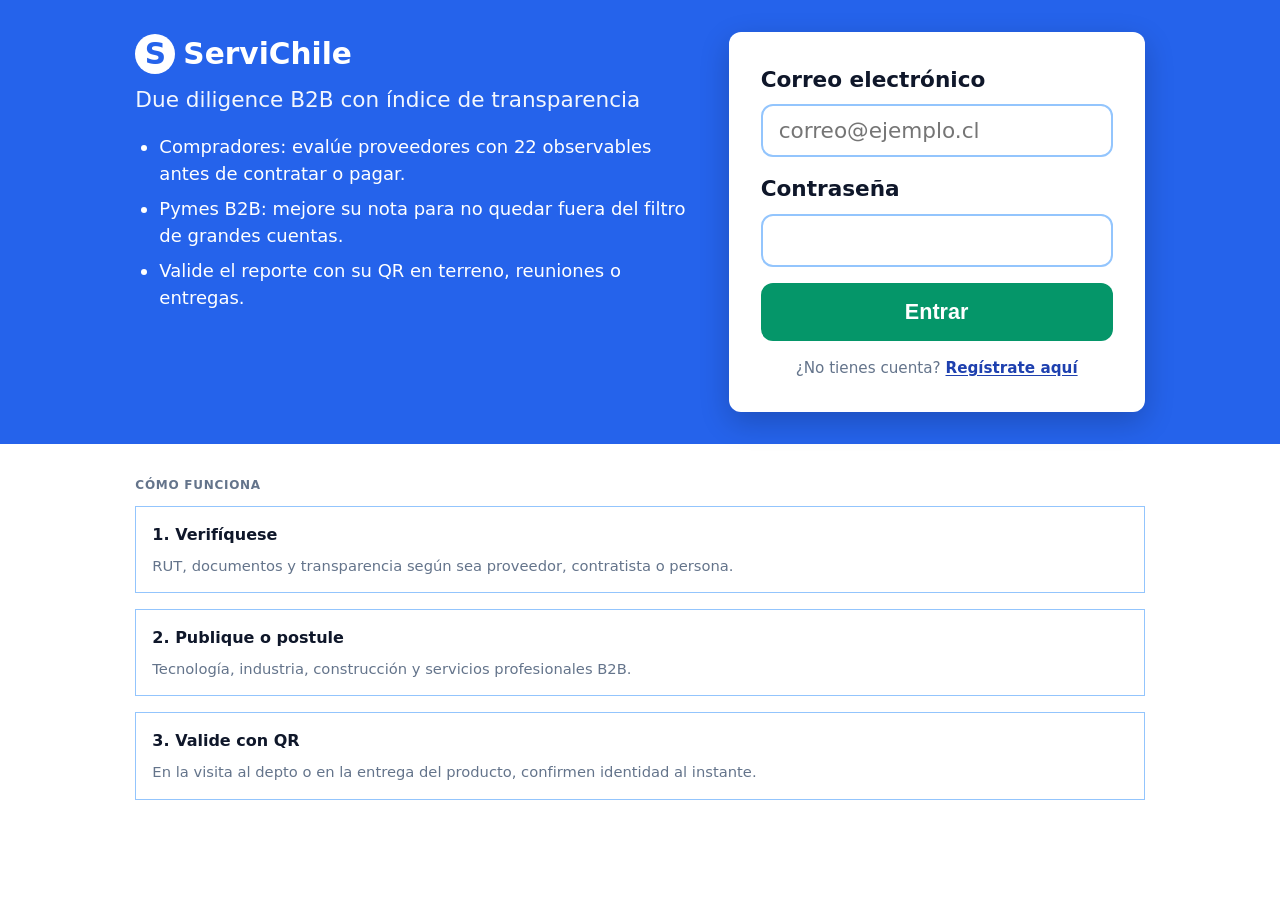
==== servichile-frontend/index.html @ 71826b3b "Alinear la PWA a trabajos concretados y previsualizar banner y logo de la ficha." ====
<!DOCTYPE html>
<html lang="es-CL">
<head>
  <meta charset="UTF-8">
  <meta name="viewport" content="width=device-width, initial-scale=1.0">
  <meta name="description" content="ServiChile: due diligence B2B e índice de transparencia de proveedores.">
  <meta name="theme-color" content="#2563EB">
  <title>ServiChile</title>
  <link rel="manifest" href="manifest.json">
  <link rel="icon" href="data:image/svg+xml,%3Csvg xmlns='http://www.w3.org/2000/svg' viewBox='0 0 100 100'%3E%3Ccircle cx='50' cy='50' r='48' fill='%232563EB'/%3E%3Ctext x='50' y='65' font-size='45' text-anchor='middle' fill='white' font-family='Arial'%3ES%3C/text%3E%3C/svg%3E">
  <link rel="preconnect" href="http://localhost:8000" crossorigin>
  <link rel="preconnect" href="https://images.unsplash.com" crossorigin>
  <link rel="stylesheet" href="css/styles.css?v=127">
</head>
<body>
  <div id="authGate" class="auth" hidden>
    <section class="auth__hero">
      <div class="auth__columna">
        <div class="auth__intro">
          <div class="auth__brand">
            <span class="brand__mark">S</span>
            <h1 class="auth__title">ServiChile</h1>
          </div>
          <p class="auth__subtitle">Due diligence B2B con índice de transparencia</p>
          <ul class="auth__beneficios">
            <li>Compradores: evalúe proveedores con 22 observables antes de contratar o pagar.</li>
            <li>Pymes B2B: mejore su nota para no quedar fuera del filtro de grandes cuentas.</li>
            <li>Valide el reporte con su QR en terreno, reuniones o entregas.</li>
          </ul>
        </div>

        <div class="auth__card">
          <form id="loginForm" class="auth__form" novalidate>
            <div class="field">
              <label class="field__label" for="loginEmail">Correo electrónico</label>
              <input id="loginEmail" class="field__input" name="email" type="email" autocomplete="username" required placeholder="correo@ejemplo.cl">
            </div>
            <div class="field">
              <label class="field__label" for="loginPassword">Contraseña</label>
              <input id="loginPassword" class="field__input" name="password" type="password" autocomplete="current-password" required>
            </div>
            <button class="submit-btn" type="submit">Entrar</button>
            <p id="loginStatus" class="error-text" role="alert" aria-live="assertive"></p>
            <p class="auth__alta">
              ¿No tienes cuenta?
              <a class="auth__alta-link" href="./onboarding/?v=70">Regístrate aquí</a>
            </p>
          </form>
        </div>
      </div>
    </section>

    <section class="auth__ads" aria-label="Cómo funciona">
      <div class="auth__columna auth__columna--ads">
        <p class="auth__ads-label">Cómo funciona</p>
        <div class="auth-flow">
          <article class="auth-flow__card">
            <h2 class="auth-flow__title">1. Verifíquese</h2>
            <p class="auth-flow__text">RUT, documentos y transparencia según sea proveedor, contratista o persona.</p>
          </article>
          <article class="auth-flow__card">
            <h2 class="auth-flow__title">2. Publique o postule</h2>
            <p class="auth-flow__text">Tecnología, industria, construcción y servicios profesionales B2B.</p>
          </article>
          <article class="auth-flow__card">
            <h2 class="auth-flow__title">3. Valide con QR</h2>
            <p class="auth-flow__text">En la visita al depto o en la entrega del producto, confirmen identidad al instante.</p>
          </article>
        </div>
      </div>
    </section>
  </div>

  <header class="app-header">
    <div class="app-header__columna">
    <button id="historyBtn" class="menu-toggle" type="button" aria-label="Abrir menú" aria-controls="historyPanel" aria-expanded="false" hidden>
      <span class="menu-toggle__icon" aria-hidden="true">
        <svg viewBox="0 0 24 24" width="24" height="24" fill="none" stroke="currentColor" stroke-width="2" stroke-linecap="round">
          <line x1="3" y1="6" x2="21" y2="6"></line>
          <line x1="3" y1="12" x2="21" y2="12"></line>
          <line x1="3" y1="18" x2="21" y2="18"></line>
        </svg>
      </span>
    </button>
      <div class="brand">
        <span class="brand__mark">S</span>
        <h1 class="brand__title">ServiChile</h1>
      </div>
      <p class="brand__subtitle">Transparencia de proveedores B2B</p>
      <div class="header-actions">
        <button id="logoutBtn" class="install-btn" type="button" hidden>Cerrar sesión</button>
      </div>
    </div>
  </header>

  <div id="historyOverlay" class="history-overlay" hidden></div>
  <aside id="historyPanel" class="history" aria-label="Menú principal" aria-hidden="true">
    <div class="history__head">
      <h2 class="history__title">Menú</h2>
      <button id="historyClose" class="history__close" type="button" aria-label="Cerrar menú">×</button>
    </div>
    <nav id="historyMenu" class="history-menu" aria-label="Menú principal">
      <button class="history-menu__item history-menu__item--active" type="button" data-view="mapa" aria-current="page">
        <svg class="history-menu__icon" viewBox="0 0 24 24" aria-hidden="true"><path d="M1 6l7-3 8 3 7-3v15l-7 3-8-3-7 3z"/><path d="M8 3v15M16 6v15"/></svg>
        <span>Explorar</span>
      </button>
      <button class="history-menu__item" type="button" data-view="reportes">
        <svg class="history-menu__icon" viewBox="0 0 24 24" aria-hidden="true"><rect x="3" y="3" width="7" height="7"/><rect x="14" y="3" width="7" height="7"/><rect x="3" y="14" width="7" height="7"/><path d="M14 14h3v3h-3z"/><path d="M20 14v6"/><path d="M14 20h3"/></svg>
        <span>Reportes</span>
      </button>
      <button class="history-menu__item" type="button" data-view="subir-confianza">
        <svg class="history-menu__icon" viewBox="0 0 24 24" aria-hidden="true"><path d="M12 19V5"/><path d="M5 12l7-7 7 7"/><path d="M4 19h16"/></svg>
        <span>Verificación</span>
      </button>
      <button class="history-menu__item" type="button" data-view="perfil">
        <svg class="history-menu__icon" viewBox="0 0 24 24" aria-hidden="true"><path d="M20 21v-2a4 4 0 0 0-4-4H8a4 4 0 0 0-4 4v2"/><circle cx="12" cy="7" r="4"/></svg>
        <span>Perfil</span>
      </button>
    </nav>
  </aside>

  <main id="main" class="main">
    <section id="mapView" class="view">
      <div id="marketList" class="market">
        <div class="market__head">
          <h2 class="section-heading">Proveedores</h2>
          <p class="section-lead">Directorio B2B para due diligence: tecnología, industria, construcción y servicios profesionales.</p>
          <div id="marketJobs" class="market__jobs" role="group" aria-label="Verticales B2B"></div>
          <div id="marketProgreso" class="market__progreso"></div>
          <div class="market__search">
            <input id="marketSearch" class="field__input" type="search" placeholder="Buscar proveedores, maestranzas, SaaS, contratistas..." maxlength="80" />
          </div>
          <p class="market__count" id="marketCount"></p>
        </div>
        <div id="marketGrid" class="market__grid"></div>
        <p id="marketStatus" class="status-text" aria-live="polite"></p>
      </div>
      <div id="marketDetail" class="market-detalle" hidden></div>
    </section>

    <section id="perfilView" class="view" hidden>
      <h2 class="section-heading">Mi perfil</h2>
      <p class="section-lead">Datos de cuenta y estado de verificación para due diligence B2B.</p>
      <div id="perfilStatus" class="status-text" aria-live="polite"></div>

      <form id="perfilForm" class="form config-card">
        <h3 class="section-heading">Datos de cuenta</h3>

        <div class="field">
          <label class="field__label" for="perfilNombre">Nombre</label>
          <input id="perfilNombre" class="field__input" type="text" disabled />
        </div>
        <div class="field">
          <label class="field__label" for="perfilCorreo">Correo</label>
          <input id="perfilCorreo" class="field__input" type="email" disabled />
        </div>
        <div class="field">
          <label class="field__label" for="perfilEdad">Edad</label>
          <input id="perfilEdad" class="field__input" type="number" min="14" max="120" inputmode="numeric" />
        </div>
        <div class="field">
          <label class="field__label" for="perfilTelefono">Teléfono</label>
          <input id="perfilTelefono" class="field__input" type="tel" maxlength="30" inputmode="tel" autocomplete="tel" placeholder="+56 9 1234 5678" />
        </div>
        <div class="field">
          <label class="field__label" for="perfilRut">RUT</label>
          <input id="perfilRut" class="field__input" type="text" maxlength="12" inputmode="text" autocomplete="off" placeholder="12.345.678-5" />
        </div>

        <button id="perfilGuardar" class="submit-btn" type="submit" disabled>Guardar cambios</button>
        <p id="perfilFormStatus" class="status-text" role="alert" aria-live="assertive"></p>
      </form>

      <div class="config-card">
        <h3 class="section-heading">Estado de confianza</h3>
        <dl id="perfilReporte" class="perfil-datos"></dl>
      </div>

      <div class="config-card" id="perfilEmpresaRaiz"></div>

      <div class="config-card">
        <h3 class="section-heading">Cuenta</h3>
        <button id="perfilLogout" class="submit-btn" type="button">Cerrar sesión</button>
        <button id="perfilEliminar" class="perfil-danger" type="button">Cerrar cuenta</button>
        <form id="perfilEliminarForm" class="perfil-eliminar" hidden>
          <p class="field__hint">Se borran su cuenta, su perfil y sus trabajos. No se puede deshacer.</p>
          <div class="field">
            <label class="field__label" for="perfilEliminarPass">Confirme su contraseña</label>
            <input id="perfilEliminarPass" class="field__input" type="password" autocomplete="current-password" maxlength="128" required />
          </div>
          <button class="perfil-danger" type="submit">Eliminar mi cuenta</button>
          <button id="perfilEliminarCancelar" class="history__clear" type="button">No eliminar</button>
          <p id="perfilEliminarStatus" class="status-text" role="alert" aria-live="assertive"></p>
        </form>
      </div>
    </section>

    <section id="verifyView" class="view" hidden>
      <h2 class="section-heading">Reportes</h2>
      <div id="reporteRaiz" class="reporte-raiz"></div>
    </section>

    <section id="subirConfianzaView" class="view" hidden>
      <h2 class="section-heading">Verificación</h2>
      <div id="subirConfianzaRaiz" class="confianza"></div>
    </section>

  </main>

  <footer class="app-footer">
    <p class="app-footer__note">ServiChile facilita verificación de identidad y transparencia. No reemplaza asesoría legal ni contratos notariales.</p>
    <nav class="app-footer__nav" aria-label="Enlaces de interés">
      <a class="app-footer__link" href="https://www.sernac.cl" target="_blank" rel="noopener noreferrer">SERNAC</a>
      <a class="app-footer__link" href="https://www.sernamyp.cl" target="_blank" rel="noopener noreferrer">SERNAMYP</a>
      <a class="app-footer__link" href="https://www.chileatiende.gob.cl" target="_blank" rel="noopener noreferrer">ChileAtiende</a>
    </nav>
  </footer>

  <script defer src="js/data/categorias.js?v=92"></script>
  <script defer src="js/core/security.js?v=85"></script>
  <script defer src="js/compliance.js?v=69"></script>
  <script defer src="js/core/auth.js?v=75"></script>
  <script defer src="js/modules/progreso-cuenta.js?v=123"></script>
  <script defer src="js/modules/market-monetizacion.js?v=99"></script>
  <script defer src="js/modules/trabajos.js?v=1"></script>
  <script defer src="js/modules/market.js?v=136"></script>
  <script defer src="js/modules/indice-desglose.js?v=156"></script>
  <script defer src="js/app.js?v=151"></script>
  <script>
    if ('serviceWorker' in navigator) {
      navigator.serviceWorker.register('sw.js?v=129').catch(function () {});
    }
  </script>
</body>
</html>
---- servichile-frontend/css/styles.css ----
:root {
  --page-pad: var(--space-lg);
  --content-width: 83%;

  --color-primary: #2563EB;
  --color-primary-dark: #1E40AF;
  --color-primary-light: #3B82F6;
  --color-secondary: #EFF6FF;
  --color-secondary-strong: #DBEAFE;
  --color-accent: #D97706;
  --color-accent-dark: #B45309;
  --color-bg: #ffffff;
  --color-text: #0F172A;
  --color-muted: #64748B;
  --icono-bg: var(--color-primary);
  --icono-fg: #ffffff;
  --color-border: #93C5FD;
  --color-error: #DC2626;
  --color-success: #059669;
  --color-success-dark: #047857;
  --color-success-soft: #ECFDF5;
  --color-success-ink: #065F46;
  --color-warn-soft: #FFFBEB;
  --color-emergency: #DC2626;
  --color-emergency-dark: #B91C1C;
  --font-base: system-ui, -apple-system, BlinkMacSystemFont, 'Segoe UI', Roboto, 'Helvetica Neue', Arial, sans-serif;
  --font-mono: ui-monospace, SFMono-Regular, Menlo, monospace;
  --font-size-base: 1rem;
  --font-size-lg: 1.125rem;
  --font-size-xl: 1.5rem;
  --space-xs: 0.5rem;
  --space-sm: 0.75rem;
  --space-md: 1rem;
  --space-lg: 1.25rem;
  --space-xl: 1.75rem;
  --radius: 0.75rem;
  --radius-sm: 0.5rem;
  --touch-min: 2.75rem;
}

@media (min-width: 40rem) {
  :root {
    --font-size-base: 1.125rem;
    --font-size-lg: 1.35rem;
    --font-size-xl: 1.85rem;
    --space-lg: 1.5rem;
    --space-xl: 2rem;
    --touch-min: 3rem;
  }
}

* {
  box-sizing: border-box;
}

html {
  font-size: 100%;
  -webkit-text-size-adjust: 100%;
}

body {
  margin: 0;
  padding: 0;
  font-family: var(--font-base);
  font-size: var(--font-size-base);
  line-height: 1.5;
  color: var(--color-text);
  background-color: var(--color-bg);
}

.u-visually-hidden {
  position: absolute;
  width: 1px;
  height: 1px;
  padding: 0;
  margin: -1px;
  overflow: hidden;
  clip: rect(0, 0, 0, 0);
  white-space: nowrap;
  border: 0;
}

.app-header {
  background-color: var(--color-primary);
  color: #ffffff;
  padding: var(--space-sm) 0;
  text-align: center;
}

.app-header__columna {
  display: flex;
  flex-wrap: wrap;
  align-items: center;
  justify-content: space-between;
  gap: var(--space-xs) 0;
  width: calc((100% - 2 * var(--page-pad)) * 0.83);
  margin: 0 auto;
}

.app-header__columna .brand,
.app-header__columna .brand__subtitle {
  width: 100%;
}

.app-header__columna .brand {
  order: 2;
}

.app-header__columna .brand__subtitle {
  order: 3;
}

.brand {
  display: flex;
  align-items: center;
  justify-content: center;
  gap: var(--space-xs);
}

.brand__mark {
  display: inline-flex;
  align-items: center;
  justify-content: center;
  width: 2rem;
  height: 2rem;
  background-color: #ffffff;
  color: var(--color-primary);
  border-radius: 50%;
  font-weight: 700;
  font-size: 1.25rem;
}

.brand__title {
  margin: 0;
  font-size: var(--font-size-lg);
  font-weight: 700;
}

.brand__subtitle {
  margin: var(--space-xs) 0 0;
  font-size: 0.875rem;
  opacity: 0.95;
}

.header-actions {
  position: static;
  z-index: 1600;
  display: flex;
  align-items: center;
  justify-content: center;
  gap: var(--space-xs);
  flex-wrap: wrap;
}

.install-btn {
  min-height: 2.25rem;
  padding: var(--space-xs) var(--space-sm);
  font-size: 0.875rem;
  font-weight: 600;
  color: var(--color-primary);
  background-color: #ffffff;
  border: none;
  border-radius: var(--radius);
  cursor: pointer;
}

.install-btn:hover,
.install-btn:focus {
  background-color: var(--color-secondary);
  outline: 3px solid #ffffff;
  outline-offset: 2px;
}

@media (min-width: 40rem) {
  .brand__mark {
    width: 2.5rem;
    height: 2.5rem;
    font-size: var(--font-size-xl);
  }

  .brand__title {
    font-size: var(--font-size-xl);
  }

  .brand__subtitle {
    font-size: var(--font-size-base);
  }

  .header-actions {
    gap: var(--space-sm);
  }

  .install-btn {
    min-height: var(--touch-min);
    padding: var(--space-sm) var(--space-md);
    font-size: var(--font-size-base);
  }
}

.main {
  margin: 0 auto;
  padding: var(--page-pad);
}

@media (min-width: 40rem) {
  :root {
    --page-pad: var(--space-xl);
  }

}

.view {
  display: block;
  max-width: var(--content-width);
  margin-left: auto;
  margin-right: auto;
}

.view[hidden] {
  display: none;
}

.help-text {
  font-size: 0.875rem;
  color: var(--color-muted);
  margin: var(--space-xs) 0 0;
}

@media (min-width: 40rem) {

  .help-text {
    font-size: var(--font-size-base);
  }
}

.error-text {
  font-size: var(--font-size-base);
  color: var(--color-error);
  margin: var(--space-xs) 0 0;
  min-height: 1.5rem;
}

.status-text {
  font-size: var(--font-size-lg);
  color: var(--color-success);
  margin: var(--space-md) 0 0;
  min-height: 1.5rem;
}

.section-heading {
  font-size: var(--font-size-lg);
  margin: 0 0 var(--space-sm);
}

.section-lead {
  font-size: var(--font-size-base);
}

@media (min-width: 40rem) {
  .section-heading {
    font-size: var(--font-size-xl);
  }

  .section-lead {
    font-size: var(--font-size-lg);
  }
}

.submit-btn {
  display: inline-flex;
  align-items: center;
  justify-content: center;
  width: 100%;
  min-height: var(--touch-min);
  padding: var(--space-sm) var(--space-md);
  font-size: var(--font-size-base);
  font-weight: 600;
  border: none;
  border-radius: var(--radius);
  cursor: pointer;
  text-decoration: none;
  box-sizing: border-box;
}

@media (min-width: 40rem) {
  .submit-btn {
    padding: var(--space-md);
    font-size: var(--font-size-lg);
  }
}

.form {
  display: grid;
  gap: var(--space-lg);
  margin-top: 0;
}

.field {
  display: flex;
  flex-direction: column;
}

.field__label {
  font-size: var(--font-size-base);
  font-weight: 600;
  margin-bottom: var(--space-xs);
}

.field__input,
.field__textarea {
  width: 100%;
  min-height: var(--touch-min);
  padding: var(--space-sm) var(--space-md);
  font-size: var(--font-size-base);
  font-family: inherit;
  border: 2px solid var(--color-border);
  border-radius: var(--radius);
  background-color: var(--color-bg);
  color: var(--color-text);
}

@media (min-width: 40rem) {
  .field__label,
  .field__input,
  .field__textarea {
    font-size: var(--font-size-lg);
  }
}

.field__input:focus,
.field__textarea:focus {
  outline: 3px solid var(--color-primary);
  outline-offset: 2px;
  border-color: var(--color-primary);
}

.field__textarea {
  min-height: 6rem;
  resize: vertical;
}

.submit-btn {
  color: #ffffff;
  background-color: var(--color-success);
}

.submit-btn:hover,
.submit-btn:focus {
  background-color: var(--color-success-dark);
  outline: 3px solid var(--color-success);
  outline-offset: 2px;
}

.submit-btn:disabled {
  background-color: var(--color-muted);
  cursor: not-allowed;
}

.app-footer {
  background-color: #f5f5f5;
  color: var(--color-muted);
  padding: var(--space-md) var(--space-md) calc(var(--space-md) + var(--page-pad));
  text-align: center;
  margin-top: var(--space-lg);
  font-size: 0.875rem;
}

.app-footer__note {
  margin: 0 0 var(--space-xs);
}

.app-footer__nav {
  display: flex;
  justify-content: center;
  gap: var(--space-sm);
  flex-wrap: wrap;
}

.app-footer__link {
  color: var(--color-primary);
  text-decoration: underline;
}

.app-footer__link:hover,
.app-footer__link:focus {
  color: var(--color-primary-dark);
}

@media (min-width: 40rem) {
  .app-footer {
    padding: var(--space-lg);
    margin-top: var(--space-xl);
    font-size: var(--font-size-base);
  }

  .app-footer__note {
    margin: 0 0 var(--space-sm);
  }

  .app-footer__nav {
    gap: var(--space-md);
  }
}

.auth {
  position: fixed;
  inset: 0;
  z-index: 2000;
  overflow-y: auto;
  background-color: var(--color-bg);
}

.auth[hidden] {
  display: none;
}

.auth__columna {
  width: calc((100% - 2 * var(--page-pad)) * 0.83);
  margin: 0 auto;
}

.auth__hero {
  padding: var(--space-xl) 0;
  color: #ffffff;
  background-color: var(--color-primary);
}

.auth__hero .auth__columna {
  display: grid;
  gap: var(--space-xl);
  align-items: start;
}

.auth__brand {
  display: flex;
  align-items: center;
  gap: var(--space-xs);
}

.auth__title {
  margin: 0;
  font-size: var(--font-size-xl);
  font-weight: 700;
}

.auth__subtitle {
  margin: var(--space-xs) 0 var(--space-md);
  font-size: var(--font-size-lg);
  opacity: 0.95;
}

.auth__beneficios {
  margin: 0;
  padding-left: var(--space-lg);
  line-height: 1.5;
}

.auth__beneficios li + li {
  margin-top: var(--space-xs);
}

.auth__card {
  width: 100%;
  padding: var(--space-lg);
  color: var(--color-text);
  background-color: var(--color-bg);
  border-radius: var(--radius);
  box-shadow: 0 10px 30px rgba(0, 0, 0, 0.2);
}

.auth__tabs {
  display: flex;
  gap: 0;
  margin-bottom: var(--space-lg);
  border: 2px solid var(--color-border);
  border-radius: var(--radius);
  overflow: hidden;
}

.auth__tab {
  flex: 1;
  min-height: var(--touch-min);
  padding: var(--space-sm) var(--space-md);
  font-size: var(--font-size-base);
  font-weight: 600;
  color: var(--color-primary);
  background-color: var(--color-bg);
  border: none;
  cursor: pointer;
}

.auth__tab:focus {
  outline: none;
}

.auth__tab:focus-visible {
  outline: 3px solid var(--color-primary);
  outline-offset: -3px;
}

.auth__tab--active {
  color: #ffffff;
  background-color: var(--color-primary);
}

.auth__form {
  display: grid;
  gap: var(--space-md);
}

.auth__form[hidden] {
  display: none;
}

.auth__form .error-text:empty {
  display: none;
}

.auth__alta {
  margin: 0;
  text-align: center;
  color: var(--color-muted);
  font-size: 0.95rem;
}

.auth__alta-link {
  color: var(--color-primary-dark);
  font-weight: 600;
  text-decoration: underline;
  text-underline-offset: 0.15em;
}

.auth__alta-link:hover,
.auth__alta-link:focus-visible {
  color: var(--color-primary);
}

.auth__ads {
  padding: var(--space-xl) 0;
}

.auth__ads-label {
  margin: 0 0 var(--space-sm);
  font-size: 0.75rem;
  font-weight: 600;
  letter-spacing: 0.06em;
  text-transform: uppercase;
  color: var(--color-muted);
}

.auth__ads-grid {
  display: grid;
  gap: var(--space-md);
  margin-top: var(--space-md);
}

.ad-slot {
  display: flex;
  align-items: center;
  justify-content: center;
  min-height: 10rem;
  font-size: 0.875rem;
  color: var(--color-muted);
  background-color: var(--color-secondary);
  border: 2px dashed var(--color-border);
  border-radius: var(--radius);
}

.ad-slot--banner {
  min-height: 6rem;
}

@media (min-width: 40rem) {
  .auth__hero .auth__columna {
    grid-template-columns: 1fr minmax(20rem, 26rem);
  }

  .auth__card {
    padding: var(--space-xl);
  }

  .auth__ads-grid {
    grid-template-columns: repeat(3, 1fr);
  }
}

.onboarding {
  position: fixed;
  inset: 0;
  display: flex;
  align-items: center;
  justify-content: center;
  padding: var(--space-md);
  background: linear-gradient(160deg, #eaf3fa 0%, var(--color-bg) 60%);
}

.onboarding__shell {
  display: flex;
  flex-direction: column;
  width: 100%;
  max-width: 30rem;
  height: 100%;
  max-height: 46rem;
  margin: 0 auto;
}

.onboarding__header {
  display: flex;
  flex-direction: column;
  gap: var(--space-sm);
  padding: var(--space-md) var(--space-xs) var(--space-sm);
}

.onboarding__brand {
  display: flex;
  align-items: center;
  gap: var(--space-xs);
  color: var(--color-primary);
}

.onboarding__brand-name {
  font-size: var(--font-size-lg);
  font-weight: 700;
}

.onboarding__progress {
  display: flex;
  gap: 0.3rem;
}

.onboarding__dot {
  flex: 1;
  height: 0.4rem;
  border-radius: 1rem;
  background-color: var(--color-border);
  transition: background-color 0.2s ease;
}

.onboarding__dot--done {
  background-color: var(--color-primary);
}

.onboarding__deck {
  position: relative;
  flex: 1;
  display: flex;
  align-items: stretch;
  justify-content: center;
  padding: var(--space-sm) 0;
}

.onboarding__card {
  display: flex;
  flex-direction: column;
  justify-content: center;
  gap: var(--space-md);
  width: 100%;
  padding: var(--space-xl) var(--space-lg);
  background-color: #ffffff;
  border: 2px solid var(--color-border);
  border-radius: var(--radius);
  box-shadow: 0 6px 24px rgba(15, 76, 129, 0.08);
  user-select: none;
}

.onboarding__card-title {
  margin: 0;
  font-size: var(--font-size-xl);
  color: var(--color-primary-dark);
}

.onboarding__card-text {
  margin: 0;
  font-size: var(--font-size-base);
  line-height: 1.5;
  color: var(--color-muted);
}

.onboarding__choices {
  display: grid;
  gap: var(--space-sm);
}

.onboarding__choice {
  width: 100%;
  min-height: var(--touch-min);
  padding: var(--space-sm) var(--space-md);
  font-size: var(--font-size-base);
  font-weight: 600;
  text-align: left;
  color: var(--color-text);
  background-color: #ffffff;
  border: 1px solid var(--color-primary);
  border-radius: var(--radius-sm);
  cursor: pointer;
  transition: background-color 0.15s ease;
}

.onboarding__choice:hover,
.onboarding__choice:focus {
  background-color: var(--color-secondary);
  outline: 3px solid var(--color-primary);
  outline-offset: 2px;
}

.onboarding__choice--selected {
  border-width: 2px;
  background-color: var(--color-secondary);
  color: var(--color-primary-dark);
}

.onboarding__cta {
  margin-top: var(--space-xs);
}

.onboarding__summary {
  display: grid;
  grid-template-columns: auto 1fr;
  gap: var(--space-xs) var(--space-md);
  margin: 0;
}

.onboarding__summary dt {
  font-weight: 600;
  color: var(--color-muted);
}

.onboarding__summary dd {
  margin: 0;
  color: var(--color-text);
}

.onboarding__footer {
  display: flex;
  align-items: center;
  gap: var(--space-md);
  min-height: 3rem;
  padding: var(--space-sm) var(--space-xs);
}

.onboarding__nav {
  min-height: var(--touch-min);
  padding: var(--space-xs) var(--space-md);
  font-size: var(--font-size-base);
  font-weight: 600;
  color: var(--color-primary);
  background-color: transparent;
  border: 2px solid var(--color-primary);
  border-radius: var(--radius);
  cursor: pointer;
}

.onboarding__nav:hover,
.onboarding__nav:focus {
  background-color: var(--color-secondary);
  outline: none;
}

.onboarding__status {
  margin: 0;
  font-size: 0.9rem;
  color: var(--color-error);
}

.history-overlay {
  position: fixed;
  inset: 0;
  z-index: 1400;
  background-color: rgba(0, 0, 0, 0.4);
}

.history-overlay[hidden] {
  display: none;
}

.history {
  position: fixed;
  top: 0;
  left: 0;
  z-index: 1700;
  display: flex;
  flex-direction: column;
  width: 90vw;
  max-width: 22rem;
  height: 100%;
  background-color: var(--color-bg);
  border-right: 2px solid var(--color-border);
  box-shadow: 8px 0 30px rgba(0, 0, 0, 0.2);
  transform: translateX(-100%);
  transition: transform 0.25s ease;
}

.history--open {
  transform: translateX(0);
}

.history__head {
  display: flex;
  align-items: center;
  justify-content: space-between;
  gap: var(--space-sm);
  padding: var(--space-md);
  background-color: var(--color-primary);
  color: #ffffff;
}

.history__title {
  margin: 0;
  font-size: var(--font-size-lg);
  font-weight: 700;
}

.history__close {
  display: inline-flex;
  align-items: center;
  justify-content: center;
  width: var(--touch-min);
  height: var(--touch-min);
  padding: 0;
  font-size: 2rem;
  line-height: 1;
  color: #ffffff;
  background-color: transparent;
  border: none;
  border-radius: var(--radius-sm);
  cursor: pointer;
}

.history__close:hover,
.history__close:focus-visible {
  background-color: rgba(255, 255, 255, 0.18);
  outline: 3px solid #ffffff;
  outline-offset: 2px;
}

.history-menu {
  display: grid;
  gap: var(--space-xs);
  padding: var(--space-md);
  border-bottom: 0;
}

.history-menu__item {
  display: flex;
  align-items: center;
  gap: var(--space-sm);
  width: 100%;
  min-height: var(--touch-min);
  padding: var(--space-sm) var(--space-md);
  font-size: var(--font-size-base);
  font-weight: 600;
  text-align: left;
  color: var(--color-primary);
  background-color: var(--color-bg);
  border: 2px solid var(--color-border);
  border-radius: var(--radius);
  cursor: pointer;
}

.history-menu__item[hidden] {
  display: none;
}

.history-menu__item:hover,
.history-menu__item:focus-visible {
  background-color: var(--color-secondary);
  border-color: var(--color-primary);
  outline: 3px solid var(--color-primary);
  outline-offset: 2px;
}

.history-menu__item--active {
  background-color: var(--color-secondary);
  border-color: var(--color-primary);
}

.history-menu__icon {
  flex-shrink: 0;
  width: 1.35rem;
  height: 1.35rem;
  fill: none;
  stroke: currentColor;
  stroke-width: 2;
  stroke-linecap: round;
  stroke-linejoin: round;
}

.history__section {
  margin: 0;
  padding: var(--space-md) var(--space-md) 0;
  font-size: var(--font-size-base);
  font-weight: 700;
  color: var(--color-text);
}

.history__list {
  flex: 1;
  overflow-y: auto;
  padding: var(--space-md);
  display: grid;
  gap: var(--space-sm);
  align-content: start;
}

.history__empty {
  margin: 0;
  color: var(--color-muted);
  font-size: var(--font-size-base);
}

.history__item {
  padding: var(--space-sm) var(--space-md);
  border: 2px solid var(--color-border);
  border-left-width: 4px;
  border-radius: var(--radius-sm);
  background-color: var(--color-bg);
}

.history__item--ok {
  border-left-color: var(--color-success);
}

.history__item--warn {
  border-left-color: var(--color-accent);
}

.history__item-caso {
  margin: 0;
  font-size: var(--font-size-base);
  font-weight: 700;
  color: var(--color-primary);
}

.history__item-rut {
  margin: 0.15rem 0 0;
  font-size: 0.8rem;
  font-family: var(--font-mono);
  color: var(--color-muted);
}

.history__item-resumen {
  margin: var(--space-xs) 0 0;
  font-size: 0.9rem;
  color: var(--color-text);
}

.history__item-fecha {
  margin: var(--space-xs) 0 0;
  font-size: 0.78rem;
  color: var(--color-muted);
}

.history__foot {
  padding: var(--space-md);
  border-top: 2px solid var(--color-border);
}

.history__clear {
  width: 100%;
  min-height: var(--touch-min);
  padding: var(--space-sm) var(--space-md);
  font-size: var(--font-size-base);
  font-weight: 600;
  color: var(--color-error);
  background-color: transparent;
  border: 2px solid var(--color-error);
  border-radius: var(--radius);
  cursor: pointer;
}

.history__clear:hover,
.history__clear:focus-visible {
  background-color: #fdecef;
  outline: none;
}

.history__clear:disabled {
  color: var(--color-muted);
  border-color: var(--color-border);
  cursor: not-allowed;
}

.market {

  --market-accent: var(--color-primary);
  --market-action: var(--color-success);
  --market-warn: var(--color-accent);
}

.market__head {
  display: flex;
  flex-direction: column;
  gap: var(--space-sm);
  margin-bottom: var(--space-md);
}

.market__head > .section-heading {
  margin: 0;
}

.market__head > .section-heading + .section-lead {
  margin: 0;

  margin-top: calc(0.2rem - var(--space-sm));
}

.market__progreso:empty {
  display: none;
}

.market__progreso {
  margin-bottom: 0.35rem;
}

.market__progreso + .market__search {
  margin-top: 0;
}

.confianza-indicador--accion {
  cursor: pointer;
}

.confianza-indicador--accion:focus-visible {
  outline: 3px solid #fff;
  outline-offset: 3px;
}

.market__search .field__input,
.market__search input {
  width: 100%;
}

.market__filters {
  display: flex;
  flex-wrap: wrap;
  gap: var(--space-xs);
}

.market__filtro {
  padding: 0.35rem 0.8rem;
  font-size: 0.8rem;
  font-weight: 600;
  color: var(--color-text);
  background: var(--color-bg);
  border: 2px solid var(--color-border);
  border-radius: 999px;
  cursor: pointer;
}

.market__filtro--activo {
  color: #ffffff;
  background: var(--market-accent);
  border-color: var(--market-accent);
}

.market__count {
  margin: 0;
  font-size: 0.75rem;
  font-weight: 700;
  text-transform: uppercase;
  letter-spacing: 0.04em;
  color: var(--color-muted);
}

.market__grid {
  display: grid;
  grid-template-columns: 1fr;
  gap: var(--space-md);
}

.market__card {
  position: relative;
  display: flex;
  flex-direction: column;
  height: 100%;
  content-visibility: auto;
  contain-intrinsic-size: auto 320px;
  padding: 0;
  overflow: hidden;
  background: var(--color-bg);
  border: 2px solid var(--color-border);
  border-radius: var(--radius);
}

.market__card--click {
  cursor: pointer;
  transition: border-color 0.15s ease, transform 0.15s ease;
}

.market__card--click:hover,
.market__card--click:focus-visible {
  border-color: var(--color-primary);
  outline: none;
}

.market__card--click:focus-visible {
  box-shadow: 0 0 0 3px rgba(15, 76, 129, 0.25);
}

.market__media {
  position: relative;
  flex: 0 0 auto;
  background: var(--color-secondary);
}

.market__foto {
  display: block;
  width: 100%;
  aspect-ratio: 21 / 9;
  max-height: 7.5rem;
  object-fit: cover;
}

.market__foto--rota,
.market-detalle__foto--rota {
  background:
    linear-gradient(135deg, rgba(15, 23, 42, 0.06), rgba(15, 23, 42, 0.14));
  min-height: 4.5rem;
}

.market__card-body {
  display: flex;
  flex-direction: column;
  gap: 0.4rem;
  flex: 1 1 auto;
  padding: var(--space-md);
}

.market__card-nombre {
  margin: 0;
  font-size: 1.05rem;
  font-weight: 800;
  line-height: 1.25;
  color: var(--color-text);
  display: -webkit-box;
  -webkit-line-clamp: 2;
  -webkit-box-orient: vertical;
  overflow: hidden;
}

.market__card-dir {
  margin: 0;
  font-size: 0.78rem;
  color: var(--color-muted);
  display: -webkit-box;
  -webkit-line-clamp: 2;
  -webkit-box-orient: vertical;
  overflow: hidden;
}

.market__card-desc {
  margin: 0;
  font-size: 0.82rem;
  line-height: 1.4;
  color: var(--color-text);
  display: -webkit-box;
  -webkit-line-clamp: 3;
  -webkit-box-orient: vertical;
  overflow: hidden;
}

.market__card-pie {
  display: flex;
  align-items: center;
  justify-content: space-between;
  gap: var(--space-sm);
  margin-top: auto;
  padding-top: var(--space-sm);
  border-top: 1px solid var(--color-border);
}

.market__icono {
  display: inline-flex;
  width: 16px;
  height: 16px;
}

.market__icono svg {
  width: 100%;
  height: 100%;
}

.market__card-top {
  position: absolute;
  inset: auto 0 0 0;
  display: flex;
  flex-wrap: wrap;
  align-items: center;
  justify-content: space-between;
  gap: var(--space-xs);
  padding: var(--space-sm);
  background: linear-gradient(transparent, rgba(0, 0, 0, 0.55));
}

.market__chip {
  display: inline-flex;
  align-items: center;
  gap: 0.35rem;
  font-size: 0.72rem;
  font-weight: 700;
  color: var(--color-primary);
  background: rgba(255, 255, 255, 0.95);
  border: 1px solid rgba(255, 255, 255, 0.8);
  padding: 0.15rem 0.5rem;
  border-radius: 0.4rem;
}

.market__logo {
  display: inline-flex;
  align-items: center;
  justify-content: center;
  width: 2.35rem;
  height: 2.35rem;
  font-size: 0.72rem;
  font-weight: 800;
  letter-spacing: 0.02em;
  color: var(--color-primary);
  background: rgba(255, 255, 255, 0.96);
  border: 2px solid rgba(255, 255, 255, 0.95);
  border-radius: 50%;
  box-shadow: 0 2px 8px rgba(0, 0, 0, 0.2);
}

.market__logo--img {
  object-fit: cover;
  padding: 0;
}

.market__sello {
  display: inline-flex;
  align-items: center;
  flex: 0 0 auto;
  max-width: 48%;
  padding: 0.35rem 0.55rem;
  font-size: 0.72rem;
  font-weight: 700;
  line-height: 1.2;
  color: var(--color-muted);
  background: var(--color-secondary);
  border-radius: 999px;
}

.market__sello--ok {
  color: var(--color-success-ink);
  background: var(--color-success-soft);
  border: 1px solid var(--color-success);
}

.market__nivel {
  display: inline-flex;
  align-items: center;
  flex: 0 0 auto;
  max-width: 48%;
  padding: 0.35rem 0.55rem;
  font-size: 0.72rem;
  font-weight: 800;
  line-height: 1.2;
  color: #7a3200;
  background: #fff1e3;
  border: 1px solid var(--color-accent);
  border-radius: 999px;
}

.market__card--nivel {
  border-color: #e0b48a;
}

.market-detalle__aviso-nivel {
  margin: 0;
  padding: var(--space-sm) var(--space-md);
  font-size: 0.95rem;
  font-weight: 700;
  color: #7a3200;
  background: #fff1e3;
  border-left: 3px solid var(--color-accent);
}

.market-detalle__descargo {
  margin: 0;
  font-size: 0.8rem;
  color: var(--color-muted);
  line-height: 1.4;
}

.indice-desglose {
  display: grid;
  gap: var(--space-sm);
  margin: 0 0 var(--space-md);
  padding: var(--space-md);
  border: 1px solid var(--color-border);
  border-radius: var(--radius);
  background: #fff;
}

.indice-desglose__cabecera {
  margin: 0;
  padding: var(--space-sm);
  border-radius: var(--radius-sm);
  background: linear-gradient(135deg, var(--color-primary-dark), var(--color-primary));
  color: #fff;
}

.indice-desglose__cabecera .indice-desglose__nombre,
.indice-desglose__cabecera .indice-desglose__meta,
.indice-desglose__cabecera .indice-desglose__detalle {
  color: #fff;
}

.indice-desglose__cabecera .indice-desglose__meta {
  opacity: 0.92;
}

.indice-desglose__cabecera .indice-desglose__detalle {
  opacity: 0.88;
}

.indice-desglose__barras {
  display: grid;
  gap: 0.45rem;
  margin-top: 0.15rem;
}

.indice-desglose__barra-fila {
  display: grid;
  gap: 0.2rem;
}

.indice-desglose__barra-lab {
  font-size: 0.75rem;
  font-weight: 600;
  color: var(--color-muted);
  line-height: 1.2;
}

.indice-desglose__cabecera .indice-desglose__barra-lab {
  color: rgba(255, 255, 255, 0.9);
}

.indice-desglose__cabecera .indice-desglose__pista {
  background: rgba(15, 23, 42, 0.28);
}

.indice-desglose__cabecera .indice-desglose__barra {
  background: linear-gradient(90deg, rgba(255, 255, 255, 0.95), rgba(226, 232, 240, 0.75));
  box-shadow: 0 0 0 1px rgba(255, 255, 255, 0.2);
}

.indice-desglose__cabecera .indice-desglose__barra--docs {
  background: linear-gradient(90deg, #93c5fd, #e0f2fe);
}

.indice-desglose__cabecera .indice-desglose__barra--nucleo {
  background: linear-gradient(90deg, rgba(255, 255, 255, 0.95), rgba(255, 255, 255, 0.8));
}

.indice-desglose__vacio {
  margin: 0;
  font-size: 0.85rem;
  color: var(--color-muted);
  line-height: 1.4;
}

.indice-desglose__filtros {
  display: flex;
  flex-wrap: wrap;
  gap: 0.45rem;
}

.indice-desglose__filtro {
  min-height: 2rem;
  padding: 0.35rem 0.7rem;
  border: 1px solid var(--color-border);
  border-radius: 999px;
  background: #fff;
  color: var(--color-text);
  font-size: 0.78rem;
  font-weight: 600;
  cursor: pointer;
}

.indice-desglose__filtro:hover,
.indice-desglose__filtro:focus-visible {
  border-color: var(--color-primary);
  outline: none;
}

.indice-desglose__filtro--on {
  color: #fff;
  background: var(--color-primary);
  border-color: var(--color-primary);
}

.indice-desglose__filtro--todos {
  color: #0f766e;
  border-color: #99f6e4;
  background: #f0fdfa;
}

.indice-desglose__filtro--todos:hover,
.indice-desglose__filtro--todos:focus-visible {
  border-color: #0f766e;
}

.indice-desglose__filtro--todos.indice-desglose__filtro--on {
  color: #fff;
  background: #0f766e;
  border-color: #0f766e;
}

.indice-desglose__lista {
  list-style: none;
  margin: 0;
  padding: 0;
  display: grid;
  gap: var(--space-sm);
}

.indice-desglose__item {
  display: grid;
  gap: 0.35rem;
}

.indice-desglose__cabezal {
  display: flex;
  flex-wrap: wrap;
  justify-content: space-between;
  gap: 0.35rem 0.75rem;
  align-items: baseline;
}

.indice-desglose__nombre {
  flex: 1 1 12rem;
  min-width: 0;
  font-size: 0.92rem;
  font-weight: 700;
  color: var(--color-text);
}

.indice-desglose__meta {
  margin-left: auto;
  text-align: right;
  white-space: nowrap;
  flex: 0 0 auto;
  font-size: 0.78rem;
  font-weight: 600;
  color: var(--color-primary);
}

.indice-desglose__pista {
  height: 0.55rem;
  border-radius: 999px;
  background: var(--color-secondary);
  overflow: hidden;
}

.indice-desglose__barra {
  display: block;
  height: 100%;
  border-radius: inherit;
  background: linear-gradient(90deg, #64748b, #94a3b8);
}

.indice-desglose__barra--nucleo {
  background: linear-gradient(90deg, var(--color-primary-dark), var(--color-primary));
}

.indice-desglose__barra--ciber {
  background: linear-gradient(90deg, #1e3a8a, var(--color-primary));
}

.indice-desglose__barra--legal {
  background: linear-gradient(90deg, var(--color-primary-dark), var(--color-primary-light));
}

.indice-desglose__barra--contractual {
  background: linear-gradient(90deg, #0f766e, #14b8a6);
}

.indice-desglose__barra--operativa {
  background: linear-gradient(90deg, #b45309, var(--color-accent));
}

.indice-desglose__barra--docs {
  background: linear-gradient(90deg, #1e3a8a, var(--color-primary));
  box-shadow: inset 0 0 0 1px rgba(255, 255, 255, 0.15);
}

.indice-desglose__barra--seo {
  background: linear-gradient(90deg, #0f766e, #14b8a6);
}

.indice-desglose__barra--gob {
  background: linear-gradient(90deg, #6d28d9, #8b5cf6);
}

.indice-desglose__detalle {
  margin: 0;
  font-size: 0.78rem;
  color: var(--color-muted);
  line-height: 1.35;
}

.indice-desglose__razones {
  margin: 0.45rem 0 0;
  padding: 0;
  list-style: none;
  display: grid;
  gap: 0.35rem;
}

.indice-desglose__razones--incidentes {
  margin-top: 0.55rem;
  padding: 0.55rem 0.65rem;
  border-left: 3px solid #b45309;
  background: linear-gradient(90deg, rgba(180, 83, 9, 0.08), transparent 70%);
  border-radius: 0 6px 6px 0;
}

.indice-desglose__razones--resenas {
  margin-top: 0.55rem;
  padding: 0.55rem 0.65rem;
  border-left: 3px solid #1d4ed8;
  background: linear-gradient(90deg, rgba(29, 78, 216, 0.08), transparent 70%);
  border-radius: 0 6px 6px 0;
}

.indice-desglose__razon--dato {
  color: var(--color-text, #1e293b);
  font-style: normal;
}

.indice-desglose__razon {
  display: flex;
  align-items: flex-start;
  gap: 0.45rem;
  margin: 0;
  font-size: 0.76rem;
  line-height: 1.4;
  color: var(--color-text, #1e293b);
}

.indice-desglose__razon-tag {
  flex: 0 0 auto;
  margin-top: 0.05rem;
  padding: 0.08rem 0.4rem;
  border-radius: 3px;
  font-size: 0.65rem;
  font-weight: 700;
  letter-spacing: 0.02em;
  text-transform: uppercase;
  line-height: 1.3;
}

.indice-desglose__razon--severo .indice-desglose__razon-tag {
  background: #7f1d1d;
  color: #fff7ed;
}

.indice-desglose__razon--hallazgo .indice-desglose__razon-tag {
  background: #92400e;
  color: #fffbeb;
}

.indice-desglose__razon--ok {
  color: var(--color-muted, #64748b);
  font-style: italic;
}

.indice-desglose__razon-texto {
  flex: 1 1 auto;
  min-width: 0;
}

.reporte-doc__indice .indice-desglose__razones--incidentes,
.reporte-doc__indice .indice-desglose__razones--resenas {
  break-inside: avoid;
}

.market__card-score strong {
  font-size: 1rem;
  color: var(--market-accent);
}

.market__card-score-lbl {
  display: block;
  font-size: 0.72rem;
  color: var(--color-muted);
  line-height: 1.25;
}

.market__card-score--detalle {
  margin: var(--space-sm) 0 var(--space-md);
  padding: var(--space-sm) var(--space-md);
  background: var(--color-secondary);
  border-radius: var(--radius-sm);
}

.market__card-score--detalle strong {
  font-size: 1.25rem;
}

.market__cta {
  flex: 0 0 auto;
  padding: 0.55rem 1rem;
  font-size: 0.82rem;
  font-weight: 700;
  color: #ffffff;
  background: var(--market-action);
  border: none;
  border-radius: var(--radius);
  cursor: pointer;
}

.market__cta:hover,
.market__cta:focus {
  filter: brightness(0.92);
}

.market__cta--bloqueado {
  background: var(--market-warn);
}

.market__vacio {
  padding: var(--space-lg);
  text-align: center;
  font-size: 0.85rem;
  color: var(--color-muted);
}

@media (min-width: 40rem) {
  .market__grid {
    grid-template-columns: repeat(2, 1fr);
  }
}

@media (min-width: 64rem) {
  .market__grid {
    grid-template-columns: repeat(3, 1fr);
  }
}

.market-detalle {
  display: grid;
  gap: var(--space-md);
  width: 100%;
  max-width: none;
}

.market-detalle__cuerpo {
  display: grid;
  gap: var(--space-md);
  align-items: start;
}

.market-detalle__sticky {
  display: grid;
  gap: var(--space-sm);
}

@media (min-width: 960px) {
  .market-detalle__cuerpo {
    grid-template-columns: minmax(0, 1fr) minmax(22rem, 26rem);
  }

  .market-detalle__col--paywall {
    align-self: start;
  }

  .market-detalle__sticky {
    position: sticky;
    top: 0.75rem;
  }
}

.market-detalle__cta-contacto {
  display: grid;
  gap: 0.2rem;
  width: 100%;
  min-height: 3.5rem;
  padding: 0.9rem 1rem;
  border: none;
  border-radius: var(--radius);
  background: linear-gradient(135deg, #0f766e 0%, #0d9488 48%, #14b8a6 100%);
  color: #fff;
  font: inherit;
  font-weight: 800;
  text-align: center;
  cursor: pointer;
  box-shadow: 0 8px 22px rgba(13, 148, 136, 0.35);
  transition: transform 0.15s ease, filter 0.15s ease, box-shadow 0.15s ease;
}

.market-detalle__cta-contacto:hover,
.market-detalle__cta-contacto:focus-visible {
  filter: brightness(1.05);
  transform: translateY(-1px);
  box-shadow: 0 10px 26px rgba(13, 148, 136, 0.42);
  outline: none;
}

.market-detalle__cta-contacto:active {
  transform: translateY(0);
}

.market-detalle__cta-contacto--bloqueado {
  background: linear-gradient(135deg, #b45309 0%, #d97706 100%);
  box-shadow: 0 8px 22px rgba(217, 119, 6, 0.28);
}

.market-detalle__cta-label {
  font-size: 1.02rem;
  line-height: 1.2;
}

.market-detalle__cta-hint {
  font-size: 0.78rem;
  font-weight: 600;
  opacity: 0.92;
  line-height: 1.25;
}

.market-detalle__cta-status:empty {
  display: none;
}

.market-detalle[hidden] {
  display: none;
}

.market-detalle__volver {
  justify-self: start;
  min-height: var(--touch-min);
  padding: 0 var(--space-md);
  font-size: var(--font-size-base);
  font-weight: 700;
  color: var(--color-primary);
  background: transparent;
  border: 2px solid var(--color-primary);
  border-radius: var(--radius);
  cursor: pointer;
}

.market-detalle__media {
  overflow: hidden;
  border-radius: var(--radius);
  background: var(--color-secondary);
}

.market-detalle__foto {
  display: block;
  width: 100%;
  aspect-ratio: 16 / 9;
  max-height: 14rem;
  object-fit: cover;
}

.market-detalle__chips {
  display: flex;
  flex-wrap: wrap;
  gap: var(--space-xs);
}

.market-detalle__dir {
  margin: 0;
  color: var(--color-muted);
  font-size: 0.95rem;
}

.market-detalle__subtitulo {
  margin: var(--space-sm) 0 0;
  font-size: var(--font-size-base);
  color: var(--color-primary);
}

.market-detalle__datos {
  display: grid;
  gap: 0;
  margin: var(--space-sm) 0 0;
  border: 1px solid var(--color-border);
  border-radius: var(--radius-sm);
  overflow: hidden;
  background: #fff;
}

.market-detalle__fila {
  display: grid;
  grid-template-columns: minmax(7.5rem, 9.5rem) minmax(0, 1fr);
  gap: var(--space-sm);
  align-items: start;
  padding: 0.65rem 0.85rem;
  border-top: 1px solid var(--color-border);
}

.market-detalle__fila:first-child {
  border-top: none;
}

.market-detalle__datos dt {
  margin: 0;
  padding-top: 0.1rem;
  font-size: 0.72rem;
  font-weight: 700;
  letter-spacing: 0.03em;
  text-transform: uppercase;
  color: var(--color-muted);
  line-height: 1.35;
}

.market-detalle__datos dd {
  margin: 0;
  min-width: 0;
  font-weight: 600;
  color: var(--color-text);
  line-height: 1.45;
  overflow-wrap: anywhere;
}

@media (max-width: 28rem) {
  .market-detalle__fila {
    grid-template-columns: 1fr;
    gap: 0.2rem;
  }
}

.market-detalle .market__cta {
  width: 100%;
  min-height: var(--touch-min);
  font-size: var(--font-size-base);
}

.market-detalle__tip-qr {
  margin: 0;
}

.perfil-danger {
  width: 100%;
  min-height: var(--touch-min);
  padding: var(--space-sm) var(--space-md);
  font-size: var(--font-size-base);
  font-weight: 700;
  color: #ffffff;
  background: var(--color-error);
  border: none;
  border-radius: var(--radius);
  cursor: pointer;
}

.perfil-danger:hover,
.perfil-danger:focus {
  filter: brightness(0.9);
}

.perfil-danger:disabled {
  background: var(--color-muted);
  cursor: not-allowed;
}

.perfil-eliminar {
  display: grid;
  gap: var(--space-sm);
  padding: var(--space-md);
  border: 2px solid var(--color-error);
  border-radius: var(--radius);
}

.perfil-eliminar[hidden] {
  display: none;
}

.perfil-eliminar .status-text:empty {
  display: none;
}

.config-card {
  display: grid;
  gap: var(--space-sm);
  padding: var(--space-md);
  border: 2px solid var(--color-border);
  border-radius: var(--radius);
  margin-bottom: 20px !important;
}

.config-card[hidden] {
  display: none !important;
  margin: 0 !important;
  padding: 0 !important;
  border: none !important;
}

.perfil-datos {
  display: grid;
  grid-template-columns: minmax(8rem, auto) 1fr;
  gap: var(--space-xs) var(--space-md);
  margin: 0;
}

.perfil-datos dt {
  font-weight: 600;
  color: var(--color-text-muted, #555);
}

.perfil-datos dd {
  margin: 0;
  text-align: right;
}

.field__hint {
  margin: var(--space-xs) 0 0;
  font-size: 0.85rem;
  color: var(--color-text-muted, #555);
}

.field__input[aria-invalid='true'] {
  border-color: var(--color-error, #dc2626);
  outline-color: var(--color-error, #dc2626);
}

.perfil-empresa {
  display: grid;
  gap: var(--space-sm);
}

.perfil-empresa > .section-heading {
  margin: 0;
}

.perfil-empresa > .section-lead {
  margin: 0;
}

.perfil-empresa__valor {
  display: grid;
  gap: 0.45rem;
  padding: 0.85rem 1rem;
  border: 1px solid var(--color-secondary-strong, #dbeafe);
  border-radius: var(--radius-sm);
  background: linear-gradient(165deg, #f8fafc 0%, #eef6ff 100%);
}

.perfil-empresa__valor-titulo {
  margin: 0;
  font-weight: 700;
  font-size: 0.92rem;
  color: var(--color-primary-dark, #0b3a63);
}

.perfil-empresa__valor-lista {
  margin: 0;
  padding-left: 1.15rem;
  display: grid;
  gap: 0.3rem;
  font-size: 0.86rem;
  color: var(--color-text);
  line-height: 1.4;
}

.perfil-empresa__acciones {
  display: flex;
  flex-wrap: wrap;
  gap: var(--space-sm);
}

.perfil-empresa__acciones .submit-btn {
  width: auto;
  min-width: 10rem;
}

.perfil-empresa__panel {
  margin-top: var(--space-xs);
  padding: var(--space-md);
  border: 1px solid var(--color-secondary-strong, #dbeafe);
  border-radius: var(--radius-sm);
  background: var(--color-secondary, #eff6ff);
}

.perfil-empresa__recurso {
  gap: 0;
}

.perfil-empresa__recurso .field__label {
  margin-bottom: 0.4rem;
}

.perfil-empresa__recurso .field__input {
  margin-top: 0.2rem;
}

.perfil-empresa__preview {
  display: grid;
  margin: 0;
}

.perfil-empresa__marco {
  position: relative;
  display: grid;
  place-items: center;
  width: 100%;
  aspect-ratio: 21 / 9;
  max-height: 7.5rem;
  overflow: hidden;
  border: 1.5px dashed #94a3b8;
  border-radius: var(--radius-sm);
  background:
    linear-gradient(135deg, rgba(37, 99, 235, 0.06), rgba(15, 23, 42, 0.04)),
    repeating-linear-gradient(
      -45deg,
      rgba(148, 163, 184, 0.16) 0 8px,
      transparent 8px 16px
    );
}

.perfil-empresa__ph {
  display: grid;
  justify-items: center;
  gap: 0.1rem;
  max-width: 90%;
  color: #64748b;
  text-align: center;
  pointer-events: none;
}

.perfil-empresa__ph svg {
  width: 1.35rem;
  height: 1.35rem;
}

.perfil-empresa__ph-texto {
  font-size: 0.8rem;
  font-weight: 800;
  letter-spacing: 0.04em;
  text-transform: uppercase;
}

.perfil-empresa__ph-sub {
  font-size: 0.72rem;
  font-weight: 600;
  letter-spacing: 0;
  text-transform: none;
}

.perfil-empresa__marco img {
  position: absolute;
  inset: 0;
  display: none;
  width: 100%;
  height: 100%;
  object-fit: cover;
}

.perfil-empresa__preview--logo .perfil-empresa__marco {
  width: 4.75rem;
  height: 4.75rem;
  aspect-ratio: 1;
  max-height: none;
  border-radius: 50%;
}

.perfil-empresa__preview--logo .perfil-empresa__ph-texto {
  font-size: 1rem;
  letter-spacing: 0.02em;
  color: var(--color-primary);
}

.perfil-empresa__preview--logo .perfil-empresa__ph-sub {
  display: none;
}

.perfil-empresa__preview--lista .perfil-empresa__marco {
  border-style: solid;
  border-color: var(--color-border, #e2e8f0);
  background: #0f172a;
}

.perfil-empresa__preview--lista .perfil-empresa__ph {
  display: none;
}

.perfil-empresa__preview--lista .perfil-empresa__marco img {
  display: block;
}

.perfil-empresa__preview--error .perfil-empresa__marco {
  border-color: #b91c1c;
  background: #fef2f2;
}

.perfil-empresa__preview--error .field__hint,
.perfil-empresa__preview--error .perfil-empresa__ph {
  color: var(--color-danger, #b91c1c);
}

.perfil-empresa__subtitulo {
  margin: var(--space-sm) 0 0;
  font-size: 1rem;
}

.perfil-empresa__form-acciones {
  display: flex;
  flex-wrap: wrap;
  gap: var(--space-sm);
  margin-top: var(--space-sm);
}

.perfil-empresa__form-acciones .submit-btn {
  width: auto;
}

.perfil-empresa__resultados {
  display: grid;
  gap: 0.5rem;
  margin: var(--space-sm) 0;
  max-height: 16rem;
  overflow: auto;
}

.perfil-empresa__opcion {
  display: grid;
  gap: 0.15rem;
  text-align: left;
  padding: 0.65rem 0.75rem;
  border: 1px solid var(--color-border);
  border-radius: var(--radius-sm);
  background: #fff;
  cursor: pointer;
  font: inherit;
  color: inherit;
}

.perfil-empresa__opcion:hover,
.perfil-empresa__opcion:focus-visible {
  border-color: var(--color-primary);
}

.perfil-empresa__opcion--on {
  border-color: var(--color-primary);
  box-shadow: inset 3px 0 0 var(--color-primary);
  background: #fff;
}

.perfil-empresa__opcion strong {
  font-size: 0.95rem;
}

.perfil-empresa__opcion span {
  font-size: 0.82rem;
  color: var(--color-muted);
}

.perfil-empresa__carga {
  display: flex;
  align-items: center;
  gap: 0.75rem;
  margin: 0.35rem 0 0;
  padding: 0.85rem 0.9rem;
  border: 1px dashed var(--color-border);
  border-radius: var(--radius-sm);
  background: #f8fafc;
}

.perfil-empresa__spinner {
  flex: 0 0 auto;
  width: 1.15rem;
  height: 1.15rem;
  border: 2px solid #cbd5e1;
  border-top-color: var(--color-primary, #0f4c81);
  border-radius: 50%;
  animation: perfil-empresa-spin 0.7s linear infinite;
}

.perfil-empresa__carga-texto {
  margin: 0;
  font-size: 0.9rem;
  color: var(--color-muted, #64748b);
  line-height: 1.35;
}

@keyframes perfil-empresa-spin {
  to {
    transform: rotate(360deg);
  }
}

.perfil-empresa__lista {
  list-style: none;
  margin: 0;
  padding: 0;
  display: grid;
  gap: 0.65rem;
}

.perfil-empresa__item {
  display: flex;
  flex-wrap: wrap;
  align-items: center;
  justify-content: space-between;
  gap: 0.75rem 1rem;
  padding: 0.85rem 1rem;
  border: 1px solid var(--color-secondary-strong);
  border-radius: var(--radius-sm);
  background: #fff;
}

.perfil-empresa__item-texto {
  display: grid;
  gap: 0.2rem;
  min-width: 0;
  flex: 1 1 14rem;
}

.perfil-empresa__item-texto strong {
  font-size: 0.98rem;
  font-weight: 700;
  color: var(--color-text);
  line-height: 1.25;
}

.perfil-empresa__item span {
  font-size: 0.82rem;
  color: var(--color-muted);
  line-height: 1.35;
}

.perfil-empresa__item-acciones {
  display: flex;
  flex-wrap: wrap;
  align-items: center;
  gap: 0.45rem;
  flex: 0 0 auto;
}

.perfil-empresa__btn {
  display: inline-flex;
  align-items: center;
  justify-content: center;
  width: auto;
  min-height: 2.35rem;
  padding: 0.4rem 0.9rem;
  margin: 0;
  border-radius: var(--radius-sm);
  border: 1.5px solid transparent;
  font: inherit;
  font-size: 0.86rem;
  font-weight: 600;
  line-height: 1.2;
  cursor: pointer;
  white-space: nowrap;
}

.perfil-empresa__btn--editar {
  color: var(--color-primary-dark);
  background: var(--color-secondary);
  border-color: var(--color-secondary-strong);
}

.perfil-empresa__btn--editar:hover,
.perfil-empresa__btn--editar:focus-visible {
  background: #dbeafe;
  border-color: var(--color-primary);
  outline: 2px solid var(--color-primary);
  outline-offset: 2px;
}

.perfil-empresa__btn--eliminar {
  color: var(--color-error);
  background: #fff;
  border-color: #fecaca;
}

.perfil-empresa__btn--eliminar:hover,
.perfil-empresa__btn--eliminar:focus-visible {
  background: #fef2f2;
  border-color: var(--color-error);
  outline: 2px solid var(--color-error);
  outline-offset: 2px;
}

.perfil-empresa__quitar {
  flex: 0 0 auto;
  width: auto;
  padding: 0.4rem 0.75rem;
  font-size: 0.85rem;
}

@media (max-width: 32rem) {
  .perfil-empresa__item-acciones {
    width: 100%;
  }

  .perfil-empresa__btn {
    flex: 1 1 auto;
  }
}

.perfil-form__acciones {
  display: flex;
  flex-wrap: wrap;
  gap: var(--space-sm);
}

.perfil-form__acciones[hidden] {
  display: none;
}

.perfil-form__acciones .submit-btn {
  flex: 1 1 auto;
}

.perfil-form .field__input:disabled {
  color: var(--color-text, #1a1a1a);
  background: transparent;
  border-color: transparent;
  border-bottom: 1px solid var(--color-border);
  border-radius: 0;
  padding-left: 0;
  opacity: 1;
  -webkit-text-fill-color: var(--color-text, #1a1a1a);
}

.menu-toggle {
  position: static;
  z-index: 1600;
  display: inline-flex;
  align-items: center;
  justify-content: center;
  width: 2.75rem;
  height: 2.75rem;
  padding: 0;
  color: #ffffff;
  background-color: rgb(15, 76, 129);
  border: none;
  border-radius: var(--radius-sm);
  cursor: pointer;
  transition: background-color 0.15s ease;
}

.menu-toggle[hidden] {
  display: none;
}

.menu-toggle:hover,
.menu-toggle:focus {
  background-color: rgba(255, 255, 255, 0.18);
  outline: none;
}

.menu-toggle:focus-visible {
  outline: 3px solid #ffffff;
  outline-offset: 2px;
}

.menu-toggle__icon {
  display: inline-flex;
}

@media (min-width: 40rem) {
  .app-header__columna {
    display: block;
    position: relative;
  }

  .app-header__columna .brand,
  .app-header__columna .brand__subtitle {
    width: auto;
  }

  .menu-toggle,
  .header-actions {
    position: absolute;
    top: 0;
  }

  .menu-toggle {
    left: 0;
    width: 3rem;
    height: 3rem;
  }

  .header-actions {
    right: 0;
  }
}

.cookie-banner {
  position: fixed;
  left: 0;
  right: 0;
  bottom: 0;
  z-index: 1000;
  display: flex;
  flex-wrap: wrap;
  align-items: center;
  justify-content: space-between;
  gap: var(--space-md);
  padding: var(--space-md) var(--space-lg);
  background: var(--color-primary-dark);
  color: #fff;
  box-shadow: 0 -4px 16px rgba(0, 0, 0, 0.25);
}

.cookie-banner__text {
  margin: 0;
  flex: 1 1 18rem;
  font-size: 0.95em;
  line-height: 1.5;
  overflow-wrap: anywhere;
}

.cookie-banner__actions {
  display: flex;
  gap: var(--space-sm);
  flex-wrap: wrap;
}

.cookie-banner__btn {
  min-height: var(--touch-min);
  padding: 0 var(--space-lg);
  border-radius: var(--radius-sm);
  border: 2px solid #fff;
  font-size: 1em;
  font-weight: 700;
  cursor: pointer;
}

.cookie-banner__btn--ghost {
  background: transparent;
  color: #fff;
}

.cookie-banner__btn--primary {
  background: #fff;
  color: var(--color-primary);
}

#verifyView > .section-heading {
  margin-bottom: 0.2rem;
}

.reporte-qr-raiz,
.reporte-qr {
  display: grid;
  gap: var(--space-sm);
}

.reporte-qr__acciones {
  display: flex;
  flex-wrap: wrap;
  gap: var(--space-sm);
}

.reporte-qr__acciones .submit-btn {
  width: auto;
  min-width: 12rem;
}

body.reporte-qr-modal-open {
  overflow: hidden;
}

.reporte-qr-modal {
  position: fixed;
  inset: 0;
  z-index: 80;
  display: grid;
  place-items: end center;
  padding: var(--space-md);
  background: rgba(15, 23, 42, 0.45);
}

.reporte-qr-modal[hidden] {
  display: none !important;
}

.reporte-qr-modal__dialog {
  width: min(100%, 34rem);
  max-height: min(92vh, 44rem);
  overflow: auto;
  border-radius: var(--radius) var(--radius) 0 0;
  background: #fff;
  box-shadow: 0 -8px 32px rgba(15, 23, 42, 0.18);
}

.reporte-qr-modal__head {
  display: flex;
  align-items: flex-start;
  justify-content: space-between;
  gap: var(--space-sm);
  padding: var(--space-md);
  border-bottom: 1px solid var(--color-secondary-strong);
  background: var(--color-secondary);
  position: sticky;
  top: 0;
  z-index: 1;
}

.reporte-qr-modal__head-text {
  display: grid;
  gap: 0.2rem;
}

.reporte-qr-modal__titulo {
  margin: 0;
  font-size: 1.1rem;
  color: var(--color-primary-dark);
}

.reporte-qr-modal__lead {
  margin: 0;
  font-size: 0.9rem;
  color: var(--color-muted);
  line-height: 1.4;
}

.reporte-qr-modal__cerrar {
  flex: 0 0 auto;
  width: 2.5rem;
  height: 2.5rem;
  border: 0;
  border-radius: var(--radius-sm);
  background: transparent;
  color: var(--color-text);
  font-size: 1.6rem;
  line-height: 1;
  cursor: pointer;
}

.reporte-qr-modal__cerrar:hover,
.reporte-qr-modal__cerrar:focus-visible {
  background: rgba(37, 99, 235, 0.12);
}

.reporte-qr-modal__body {
  padding: var(--space-md);
}

.reporte-qr-modal__body .reporte-qr__lector {
  margin: 0;
  padding: 0;
  border: 0;
  background: transparent;
  box-shadow: none;
}

@media (min-width: 40rem) {
  .reporte-qr-modal {
    place-items: center;
  }

  .reporte-qr-modal__dialog {
    border-radius: var(--radius);
    max-height: min(88vh, 40rem);
  }
}

.reporte-qr > .section-lead {
  margin: 0;

  margin-bottom: 0.15rem;
}

.reporte-qr > .status-text {
  margin: 0;
  min-height: 0;
  font-size: var(--font-size-base);
}

.reporte-qr > .status-text:empty {
  display: none;
}

.reporte-qr__carnet {
  overflow: hidden;
  border: 2px solid var(--color-border);
  border-radius: var(--radius);
  background: #fff;
  box-shadow: 0 8px 24px rgba(15, 76, 129, 0.08);
}

.reporte-qr__cabezal {
  display: flex;
  align-items: baseline;
  justify-content: space-between;
  gap: var(--space-sm);
  padding: var(--space-sm) var(--space-md);
  color: #fff;
  background: linear-gradient(135deg, var(--color-primary-dark) 0%, var(--color-primary) 55%, var(--color-primary-light) 100%);
}

.reporte-qr__marca {
  margin: 0;
  font-size: 1rem;
  font-weight: 700;
  letter-spacing: 0.04em;
}

.reporte-qr__sub {
  margin: 0;
  font-size: 0.85rem;
  opacity: 0.92;
}

.reporte-qr__cuerpo {
  display: grid;
  grid-template-columns: minmax(8.5rem, 11rem) 1fr;
  gap: var(--space-md);
  align-items: start;
  padding: var(--space-md);
}

.reporte-qr__qr {
  display: grid;
  gap: var(--space-sm);
  justify-items: center;
}

.reporte-qr__frame {
  display: grid;
  place-items: center;
  box-sizing: border-box;
  width: 100%;
  max-width: 11rem;
  aspect-ratio: 1;
  padding: var(--space-xs);
  border: 2px solid var(--color-border);
  border-radius: var(--radius-sm);
  background: #fff;
}

.reporte-qr__frame img,
.reporte-qr__frame canvas {
  display: block;
  width: 100%;
  height: auto;
  max-width: 100%;
  aspect-ratio: 1;
}

.reporte-qr__token {
  display: inline-block;
  width: max-content;
  max-width: none;
  padding: 0.3rem 0.55rem;
  font-size: 0.7rem;
  line-height: 1.2;
  text-align: center;
  white-space: nowrap;
  color: var(--color-primary);
  background: var(--color-secondary);
  border-radius: var(--radius-sm);
}

.reporte-qr__lector {
  display: grid;
  gap: var(--space-sm);
  padding: var(--space-md);
  border: 1px solid var(--color-border);
  border-radius: var(--radius);
  background: #fff;
}

.reporte-qr__lector-titulo {
  margin: 0;
  font-size: 1.05rem;
  color: var(--color-text);
}

.reporte-qr__lector-ayuda {
  margin: 0;
  font-size: 0.9rem;
  color: var(--color-muted);
}

.reporte-qr__cam-btn {
  display: inline-flex;
  align-items: center;
  justify-content: center;
  gap: 0.65rem;
  width: 100%;
  min-height: 3.25rem;
  padding: 0.85rem 1.1rem;
  border: none;
  border-radius: var(--radius);
  font-size: 1.05rem;
  font-weight: 700;
  color: #fff;
  background: var(--color-primary);
  box-shadow: 0 8px 18px rgba(37, 99, 235, 0.28);
  cursor: pointer;
}

.reporte-qr__cam-btn:hover,
.reporte-qr__cam-btn:focus-visible {
  background: var(--color-primary-dark);
  outline: none;
}

.reporte-qr__cam-btn--activo {
  background: #b91c1c;
  box-shadow: 0 8px 18px rgba(185, 28, 28, 0.25);
}

.reporte-qr__cam-btn--activo:hover,
.reporte-qr__cam-btn--activo:focus-visible {
  background: #991b1b;
}

.reporte-qr__cam-icon {
  width: 1.35rem;
  height: 1.35rem;
  flex: 0 0 auto;
}

.reporte-qr__lector-acciones {
  display: flex;
  flex-wrap: wrap;
  gap: var(--space-sm);
  align-items: center;
}

.reporte-qr__file {
  display: inline-flex;
  align-items: center;
  justify-content: center;
  width: 100%;
  min-height: 2.5rem;
  padding: 0.55rem 1rem;
  font-weight: 600;
  color: var(--color-primary);
  background: var(--color-secondary);
  border: 1px solid var(--color-border);
  border-radius: var(--radius-sm);
  cursor: pointer;
}

.reporte-qr__video-wrap {
  position: relative;
  overflow: hidden;
  border-radius: var(--radius-sm);
  background: #0f172a;
  aspect-ratio: 3 / 4;
  max-height: 22rem;
}

.reporte-qr__video-wrap video {
  display: block;
  width: 100%;
  height: 100%;
  object-fit: cover;
}

.reporte-qr__mira {
  position: absolute;
  inset: 18% 16%;
  border: 2px solid rgba(255, 255, 255, 0.92);
  border-radius: 0.75rem;
  box-shadow: 0 0 0 999px rgba(15, 23, 42, 0.35);
  pointer-events: none;
}

.reporte-qr__video-hint {
  position: absolute;
  left: 0;
  right: 0;
  bottom: 0.75rem;
  margin: 0;
  padding: 0 0.75rem;
  text-align: center;
  font-size: 0.85rem;
  font-weight: 600;
  color: #fff;
  text-shadow: 0 1px 3px rgba(0, 0, 0, 0.55);
  pointer-events: none;
}

.reporte-qr__pegar {
  display: grid;
  gap: var(--space-xs);
}

.reporte-qr__resultado {
  display: grid;
  gap: var(--space-sm);
}

.reporte-qr__datos {
  display: grid;
  grid-template-columns: max-content 1fr;
  column-gap: var(--space-md);
  row-gap: 0.65rem;
  align-items: center;
  margin: 0;
  min-width: 0;
  width: 100%;
}

.reporte-qr__datos dt,
.reporte-qr__datos dd {
  margin: 0;
  padding: 0;
  line-height: 1.35;
  min-height: 1.35em;
  display: flex;
  align-items: center;
}

.reporte-qr__datos dt {
  font-size: 0.8rem;
  font-weight: 700;
  letter-spacing: 0.03em;
  text-transform: uppercase;
  color: var(--color-muted);
}

.reporte-qr__datos dd {
  font-size: 0.95rem;
  font-weight: 600;
  color: var(--color-text);
  overflow-wrap: anywhere;
}

.reporte-qr__pie {
  display: flex;
  flex-wrap: wrap;
  align-items: center;
  gap: var(--space-sm);
  padding: var(--space-sm) var(--space-md);
  font-size: 0.85rem;
  color: var(--color-muted);
  background: var(--color-secondary);
  border-top: 1px solid var(--color-border);
}

@media (max-width: 36rem) {
  .reporte-qr__cuerpo {
    grid-template-columns: 1fr;
    justify-items: center;
  }

  .reporte-qr__datos {
    width: 100%;
  }

  .reporte-qr__cabezal {
    flex-direction: column;
    align-items: flex-start;
  }
}

.confianza {
  display: grid;
  gap: var(--space-xl);
}

.confianza-indicador {
  display: grid;
  gap: var(--space-sm);
  padding: var(--space-md) var(--space-lg);
  color: #fff;
  background: linear-gradient(135deg, var(--color-primary-dark) 0%, var(--color-primary) 55%, var(--color-primary-light) 100%);
  border-radius: var(--radius);
}

.confianza-indicador__fila {
  display: flex;
  align-items: baseline;
  justify-content: space-between;
  gap: var(--space-md);
}

.confianza-indicador__izq {
  margin: 0;
  font-size: var(--font-size-lg);
  font-weight: 800;
  line-height: 1.2;
}

.confianza-indicador__der {
  margin: 0;
  font-size: 0.95rem;
  font-weight: 700;
  line-height: 1.25;
  text-align: right;
  opacity: 0.95;
}

.confianza-indicador__track {
  height: 0.7rem;
  overflow: hidden;
  background: rgba(255, 255, 255, 0.28);
  border-radius: 999px;
}

.confianza-indicador__fill {
  height: 100%;
  background: #fff;
  border-radius: 999px;
  transition: width 0.35s ease;
}

.confianza-indicador__fila--abajo {
  align-items: center;
}

.confianza-indicador__titulo {
  margin: 0;
  font-size: 0.78rem;
  font-weight: 800;
  letter-spacing: 0.06em;
  text-transform: uppercase;
  opacity: 0.92;
}

.confianza-indicador__cta {
  margin: 0;
  padding: 0;
  border: 0;
  background: transparent;
  color: #fff;
  font: inherit;
  font-size: 0.86rem;
  font-weight: 600;
  line-height: 1.25;
  text-align: right;
  text-decoration: underline;
  text-underline-offset: 0.15em;
  white-space: nowrap;
  opacity: 0.95;
  cursor: pointer;
}

@media (max-width: 28rem) {
  .confianza-indicador__cta,
  .confianza-indicador__der {
    white-space: normal;
    max-width: 9.5rem;
  }
}

@media (prefers-reduced-motion: reduce) {
  .confianza-indicador__fill {
    transition: none;
  }
}

.confianza-todo {
  display: grid;
  gap: var(--space-md);
}

.confianza-todo > .section-lead {
  margin-top: 0;
}

.confianza-todo__lista {
  display: grid;
  gap: var(--space-md);
}

.confianza-carrusel {
  display: grid;
  gap: var(--space-md);
}

.confianza-carrusel__cabecera {
  display: grid;
  gap: var(--space-sm);
}

.confianza-carrusel__nav {
  display: flex;
  align-items: center;
  gap: var(--space-sm);
}

.confianza-carrusel__titulo-wrap {
  flex: 1 1 auto;
  display: flex;
  align-items: center;
  justify-content: center;
  gap: var(--space-sm);
  min-width: 0;
}

.confianza-carrusel__badge {
  display: inline-flex;
  align-items: center;
  justify-content: center;
  flex: 0 0 auto;
  width: 2rem;
  height: 2rem;
  font-size: 0.95rem;
  font-weight: 700;
  color: #fff;
  background: var(--color-primary);
  border-radius: 50%;
}

.confianza-carrusel__titulo {
  margin: 0;
  font-size: 1.05rem;
  font-weight: 700;
  color: var(--color-text);
  text-align: center;
  line-height: 1.25;
}

.confianza-carrusel__resumen {
  flex: 0 0 auto;
  margin-left: auto;
  font-size: 0.9rem;
  font-weight: 600;
  color: var(--color-muted);
}

.confianza-carrusel__btn {
  flex: 0 0 auto;
  display: inline-flex;
  align-items: center;
  justify-content: center;
  width: 2.25rem;
  height: 2.25rem;
  padding: 0;
  border: 0;
  border-radius: 999px;
  background: var(--color-secondary);
  color: var(--color-primary);
  font-size: 1.35rem;
  font-weight: 600;
  line-height: 1;
  cursor: pointer;
  transition: background-color 0.2s ease, color 0.2s ease;
}

.confianza-carrusel__btn span {
  display: block;
  line-height: 1;
  transform: translateY(-0.06em);
}

.confianza-carrusel__btn:disabled {
  opacity: 0.35;
  cursor: not-allowed;
}

.confianza-carrusel__btn:not(:disabled):hover {
  background: var(--color-primary);
  color: #fff;
}

.confianza-carrusel__hr {
  width: 100%;
  height: 0;
  margin: 0;
  border: 0;
  border-top: 2px solid var(--color-border);
}

.confianza-carrusel__viewport {
  overflow: hidden;
  width: 100%;
}

.confianza-carrusel__track {
  display: flex;
  width: 100%;
  transition: transform 0.28s ease;
  will-change: transform;
}

.confianza-carrusel__slide {
  flex: 0 0 100%;
  width: 100%;
  min-width: 100%;
  box-sizing: border-box;
}

.confianza-carrusel__dots {
  display: flex;
  justify-content: center;
  gap: 0.5rem;
}

.confianza-carrusel__dot {
  width: 0.55rem;
  height: 0.55rem;
  padding: 0;
  border: 0;
  border-radius: 50%;
  background: var(--color-border);
  cursor: pointer;
}

.confianza-carrusel__dot--activo {
  background: var(--color-primary);
}

.confianza-todo__grupo--en-carrusel {
  border-style: solid;
}

.confianza-todo__grupo--en-carrusel .confianza-todo__items {
  margin-top: 0;
}

.confianza-todo__grupo {
  padding: var(--space-md);
  border: 2px solid var(--color-border);
  border-radius: var(--radius);
}

.confianza-todo__grupo--especial {
  border-color: var(--color-accent);
}

.confianza-todo__grupo-head {
  display: flex;
  align-items: center;
  gap: var(--space-sm);
  margin-bottom: var(--space-sm);
}

.confianza-todo__badge {
  display: inline-flex;
  align-items: center;
  justify-content: center;
  flex: 0 0 auto;
  width: 2rem;
  height: 2rem;
  font-size: 0.95rem;
  font-weight: 700;
  color: #fff;
  background: var(--color-primary);
  border-radius: 50%;
}

.confianza-todo__grupo--especial .confianza-todo__badge {
  background: var(--color-accent);
}

.confianza-todo__grupo-titulo {
  margin: 0;
  flex: 1 1 auto;
  font-size: 1rem;
  line-height: 1.3;
}

.confianza-todo__resumen {
  flex: 0 0 auto;
  font-size: 0.85rem;
  font-weight: 700;
  color: var(--color-muted);
}

.confianza-leyenda {
  list-style: none;
  margin: 0;
  padding: var(--space-sm) var(--space-md);
  display: grid;
  gap: 0.45rem;
  border: 1px solid var(--color-border);
  border-radius: var(--radius-sm);
  background: var(--color-secondary);
}

.confianza-leyenda__item {
  display: flex;
  align-items: center;
  gap: 0.55rem;
  font-size: 0.88rem;
  color: var(--color-muted);
  line-height: 1.35;
}

.confianza-leyenda__item .confianza-todo__punto {
  margin-top: 0;
}

.confianza-leyenda__item strong {
  color: var(--color-text);
  font-weight: 700;
}

.confianza-todo__items {
  list-style: none;
  margin: 0;
  padding: 0;
  display: grid;
}

.confianza-todo__item {
  display: grid;
  grid-template-columns: 5rem minmax(0, 1fr);
  align-items: stretch;
  column-gap: 0;
  min-height: 4.25rem;
  padding: 0.85rem 0;
  border-top: 1px solid var(--color-border);
}

.confianza-todo__item:first-child {
  border-top: 0;
  padding-top: 0.35rem;
}

.confianza-todo__item:last-child {
  padding-bottom: 0.15rem;
}

.confianza-todo__estado {
  display: grid;
  justify-items: center;
  align-content: center;
  gap: 0.35rem;
  padding-right: var(--space-md);
  border-right: 2px solid var(--color-border);
}

.confianza-todo__item--ok .confianza-todo__estado {
  border-right-color: rgba(1, 117, 48, 0.35);
}

.confianza-todo__item--progreso .confianza-todo__estado {
  border-right-color: rgba(196, 92, 0, 0.4);
}

.confianza-todo__punto {
  flex: 0 0 auto;
  width: 1rem;
  height: 1rem;
  border-radius: 50%;
  box-shadow:
    0 0 0 3px rgba(15, 76, 129, 0.08),
    inset 0 0 0 1px rgba(0, 0, 0, 0.12);
}

.confianza-todo__punto--ok {
  background: var(--color-success);
  box-shadow:
    0 0 0 3px rgba(1, 117, 48, 0.16),
    inset 0 0 0 1px rgba(0, 0, 0, 0.08);
}

.confianza-todo__punto--progreso {
  background: var(--color-accent);
  box-shadow:
    0 0 0 3px rgba(196, 92, 0, 0.16),
    inset 0 0 0 1px rgba(0, 0, 0, 0.08);
}

.confianza-todo__punto--pendiente {
  background: #9aa3ad;
}

.confianza-todo__estado-txt {
  font-size: 0.68rem;
  font-weight: 800;
  letter-spacing: 0.03em;
  text-transform: uppercase;
  text-align: center;
  line-height: 1.15;
  max-width: 4.5rem;
}

.confianza-todo__estado-txt--ok {
  color: var(--color-success);
}

.confianza-todo__estado-txt--progreso {
  color: var(--color-accent);
}

.confianza-todo__estado-txt--pendiente {
  color: #6b7480;
}

.confianza-todo__cuerpo {
  display: grid;
  align-content: center;
  gap: 0.28rem;
  min-width: 0;
  padding-left: var(--space-md);
}

.confianza-todo__label {
  margin: 0;
  line-height: 1.35;
  font-weight: 600;
}

.confianza-todo__item--ok .confianza-todo__label {
  color: var(--color-success-ink);
}

.confianza-todo__detalle {
  margin: 0;
  font-size: 0.92rem;
  font-weight: 600;
  line-height: 1.35;
  color: var(--color-text);
}

.confianza-todo__item--ok .confianza-todo__detalle {
  color: var(--color-success-ink);
}

.confianza-todo__item--progreso .confianza-todo__detalle {
  color: var(--color-accent);
}

.confianza-todo__item--pendiente .confianza-todo__detalle {
  color: var(--color-muted);
  font-weight: 500;
}

.confianza-todo__como {
  margin: 0;
  font-size: 0.85rem;
  color: var(--color-muted);
  line-height: 1.35;
}

@media (min-width: 40rem) {
  .confianza-todo__item {
    grid-template-columns: 5.75rem minmax(0, 1fr);
    min-height: 4.5rem;
  }

  .confianza-todo__estado {
    padding-right: var(--space-lg);
  }

  .confianza-todo__cuerpo {
    padding-left: var(--space-lg);
  }
}

.confianza-bio {
  display: grid;
  gap: var(--space-sm);
}

.confianza-bio__preview {
  position: relative;
  overflow: hidden;
  width: min(100%, 16rem);
  aspect-ratio: 3 / 4;
  border-radius: var(--radius);
  border: 2px solid var(--color-border);
  background: #0f172a;
}

.confianza-bio__video-src {
  position: absolute;
  width: 1px;
  height: 1px;
  opacity: 0;
  pointer-events: none;
}

.confianza-bio__canvas {
  display: block;
  width: 100%;
  height: 100%;
  object-fit: cover;
}

.confianza-bio__acciones {
  display: flex;
  flex-wrap: wrap;
  gap: var(--space-sm);
}

.confianza-bio__btn {
  display: inline-flex;
  align-items: center;
  justify-content: center;
  min-height: 2.5rem;
  padding: 0.55rem 1rem;
  font-weight: 600;
  color: var(--color-primary);
  background: var(--color-secondary);
  border: 1px solid var(--color-border);
  border-radius: var(--radius-sm);
  cursor: pointer;
}

.confianza-bio__btn[hidden],
.confianza-bio__enviar[hidden],
.confianza-bio__preview[hidden] {
  display: none !important;
}

.confianza-bio__btn--cam {
  color: #fff;
  background: var(--color-primary);
  border-color: var(--color-primary);
}

.confianza-bio__enviar {
  width: 100%;
}

.confianza-bio__consent {
  display: flex;
  gap: 0.65rem;
  align-items: flex-start;
  margin: 0;
  font-size: 0.88rem;
  line-height: 1.45;
  color: var(--color-text);
  cursor: pointer;
}

.confianza-bio__consent input {
  margin-top: 0.2rem;
  flex-shrink: 0;
}

.confianza-bio__nota {
  margin: 0;
  font-size: 0.82rem;
  color: var(--color-muted);
  line-height: 1.4;
}

.confianza-bio__status:empty {
  display: none;
}

.confianza-bio__btn--retry {
  color: #fff;
  background: #b45309;
  border-color: #b45309;
}

.confianza-cedula__visor {
  position: relative;
  overflow: hidden;
  width: min(100%, 22rem);
  aspect-ratio: 3 / 4;
  border-radius: var(--radius);
  border: 2px solid var(--color-border);
  background: #0b1220;
}

.confianza-cedula__video {
  position: absolute;
  inset: 0;
  width: 100%;
  height: 100%;
  object-fit: cover;
}

.confianza-cedula__mascara {
  position: absolute;
  left: 50%;
  top: 50%;
  width: 88%;
  aspect-ratio: 1.586 / 1;
  transform: translate(-50%, -50%);
  border: 2px solid rgba(255, 255, 255, 0.92);
  border-radius: 6px;
  box-shadow: 0 0 0 999px rgba(0, 0, 0, 0.55);
  pointer-events: none;
}

.confianza-cedula__guia {
  position: absolute;
  left: 0;
  right: 0;
  bottom: 0.65rem;
  margin: 0;
  padding: 0 0.75rem;
  text-align: center;
  font-size: 0.82rem;
  font-weight: 600;
  color: #fff;
  text-shadow: 0 1px 3px rgba(0, 0, 0, 0.7);
  pointer-events: none;
}

.confianza-cedula__preview-wrap {
  width: min(100%, 22rem);
  border-radius: var(--radius);
  border: 1px solid var(--color-border);
  overflow: hidden;
  background: #0b1220;
}

.confianza-cedula__preview-img {
  display: block;
  width: 100%;
  height: auto;
  object-fit: contain;
  max-height: 14rem;
}

.confianza-cedula__visor[hidden],
.confianza-cedula__preview-wrap[hidden] {
  display: none !important;
}

.confianza-docs {
  gap: var(--space-md);
}

.confianza-docs__head {
  display: grid;
  gap: var(--space-xs);
}

.confianza-docs__head .section-heading {
  margin-bottom: 0;
}

.confianza-docs__nota {
  margin: 0;
  padding: var(--space-xs) var(--space-sm);
  font-size: 0.9rem;
  line-height: 1.4;
  color: var(--color-muted);
  background: var(--color-secondary);
  border-radius: var(--radius-sm);
}

.confianza-docs__form {
  display: grid;
  gap: var(--space-md);
}

.confianza-docs__select {
  appearance: none;
  background-image: linear-gradient(45deg, transparent 50%, var(--color-primary) 50%),
    linear-gradient(135deg, var(--color-primary) 50%, transparent 50%);
  background-position: calc(100% - 1.15rem) calc(50% + 0.15rem), calc(100% - 0.85rem) calc(50% + 0.15rem);
  background-size: 0.35rem 0.35rem, 0.35rem 0.35rem;
  background-repeat: no-repeat;
  padding-right: 2.25rem;
}

.confianza-docs__drop {
  position: relative;
  border: 2px solid var(--color-border);
  border-radius: var(--radius);
  background: var(--color-secondary);
  transition: border-color 0.2s ease, background-color 0.2s ease;
}

.confianza-docs__drop--activo,
.confianza-docs__drop:hover {
  border-color: var(--color-primary);
  background: var(--color-secondary);
}

.confianza-docs__drop--lleno {
  border-style: solid;
  border-color: var(--color-primary);
  background: var(--color-secondary);
}

.confianza-docs__file {
  position: absolute;
  width: 1px;
  height: 1px;
  padding: 0;
  margin: -1px;
  overflow: hidden;
  clip: rect(0, 0, 0, 0);
  white-space: nowrap;
  border: 0;
}

.confianza-docs__drop-label {
  display: grid;
  gap: 0.35rem;
  justify-items: center;
  text-align: center;
  padding: var(--space-lg) var(--space-md);
  cursor: pointer;
}

.confianza-docs__drop-titulo {
  font-weight: 700;
  color: var(--color-primary);
}

.confianza-docs__drop-hint {
  font-size: 0.9rem;
  color: var(--color-muted);
}

.confianza-docs__drop-nombre {
  margin-top: var(--space-xs);
  max-width: 100%;
  padding: 0.35rem 0.7rem;
  font-size: 0.9rem;
  color: var(--color-text);
  background: #fff;
  border: 1px solid var(--color-border);
  border-radius: 999px;
  overflow: hidden;
  text-overflow: ellipsis;
  white-space: nowrap;
}

.confianza-docs__acciones {
  display: grid;
  gap: var(--space-xs);
}

.confianza-docs__submit {
  width: 100%;
}

.confianza-docs__status:empty {
  display: none;
}

.confianza-docs__registrados {
  display: grid;
  gap: var(--space-sm);
  padding-top: var(--space-sm);
  border-top: 2px solid var(--color-border);
}

.confianza-docs__lista-titulo {
  margin: 0;
  font-size: 1rem;
}

.confianza-docs__lista {
  list-style: none;
  margin: 0;
  padding: 0;
  display: grid;
  gap: var(--space-sm);
}

.confianza-docs__item {
  display: flex;
  align-items: flex-start;
  gap: var(--space-sm);
  padding: var(--space-sm);
  border: 1px solid var(--color-border);
  border-radius: var(--radius-sm);
  background: #fff;
}

.confianza-docs__item-icono {
  flex: 0 0 auto;
  display: inline-flex;
  align-items: center;
  justify-content: center;
  min-width: 2.4rem;
  height: 2.4rem;
  padding: 0 0.35rem;
  font-size: 0.7rem;
  font-weight: 700;
  letter-spacing: 0.04em;
  color: var(--color-primary);
  background: var(--color-secondary);
  border-radius: var(--radius-sm);
}

.confianza-docs__item-cuerpo {
  display: grid;
  gap: 0.15rem;
  min-width: 0;
}

.confianza-docs__item-cuerpo strong {
  overflow: hidden;
  text-overflow: ellipsis;
  white-space: nowrap;
}

.confianza-docs__item-hallazgos {
  display: block;
  margin-top: 0.2rem;
  font-size: 0.82rem;
  color: var(--muted, #64748b);
}

.confianza-docs__item-cuerpo span {
  font-size: 0.9rem;
  color: var(--color-muted);
}

.confianza-docs__vacio {
  color: var(--color-muted);
  font-size: 0.95rem;
  padding: var(--space-xs) 0;
}

.confianza-tabla {
  display: grid;
  gap: var(--space-md);
}

.confianza-tabla__details {
  border: 2px solid var(--color-border);
  border-radius: var(--radius);
  background: #fff;
  overflow: hidden;
}

.confianza-tabla__summary {
  display: grid;
  grid-template-columns: 1fr auto;
  grid-template-areas:
    'titulo chevron'
    'lead chevron';
  gap: 0.1rem var(--space-sm);
  align-items: center;
  padding: var(--space-sm) var(--space-md);
  cursor: pointer;
  list-style: none;
  background: var(--color-secondary);
  transition: background-color 0.2s ease;
}

.confianza-tabla__summary::-webkit-details-marker {
  display: none;
}

.confianza-tabla__summary::marker {
  content: '';
}

.confianza-tabla__summary:hover {
  background: var(--color-secondary-strong);
}

.confianza-tabla__summary-titulo {
  grid-area: titulo;
  font-size: 1.05rem;
  font-weight: 700;
  color: var(--color-text);
}

.confianza-tabla__summary-lead {
  grid-area: lead;
  font-size: 0.92rem;
  color: var(--color-muted);
}

.confianza-tabla__chevron {
  grid-area: chevron;
  display: inline-flex;
  align-items: center;
  justify-content: center;
  width: 2.5rem;
  height: 2.5rem;
  border-radius: 999px;
  background: #fff;
  color: var(--color-primary);
  font-size: 1.45rem;
  font-weight: 700;
  line-height: 1;
  transition: transform 0.2s ease;
}

.confianza-tabla__details[open] .confianza-tabla__chevron {
  transform: rotate(180deg);
}

.confianza-tabla__panel {
  padding: 0;
}

.confianza-tabla__scroll {
  overflow-x: auto;
  -webkit-overflow-scrolling: touch;
  border: 0;
  border-radius: 0;
}

.confianza-tabla__grid {
  width: 100%;
  min-width: 42rem;
  border-collapse: collapse;
  font-size: 0.92rem;
}

.confianza-tabla__grid th,
.confianza-tabla__grid td {
  padding: var(--space-sm);
  text-align: left;
  vertical-align: top;
  border-bottom: 1px solid var(--color-border);
}

.confianza-tabla__grid th {
  font-size: 0.75rem;
  font-weight: 700;
  letter-spacing: 0.04em;
  text-transform: uppercase;
  color: var(--color-muted);
  background: var(--color-secondary);
}

.confianza-tabla__grid tr:last-child td {
  border-bottom: 0;
}

.confianza-tabla__nivel {
  font-weight: 700;
  white-space: nowrap;
}

.confianza-tabla__row--especial {
  background: var(--color-warn-soft);
}

.confianza-tabla__flag--no {
  color: var(--color-success-ink);
}

.confianza-tabla__flag--si {
  color: var(--color-accent);
}

.auth-flow {
  display: grid;
  gap: var(--space-md);
}

.auth-flow__card {
  padding: var(--space-md);
  border: 1px solid var(--color-border);
  background: var(--color-surface, #fff);
}

.auth-flow__title {
  margin: 0 0 var(--space-xs);
  font-size: 1rem;
  font-weight: 700;
}

.auth-flow__text {
  margin: 0;
  color: var(--color-muted);
  font-size: 0.92rem;
  line-height: 1.45;
}

.market__jobs {
  display: flex;
  flex-wrap: nowrap;
  gap: var(--space-sm);
  margin: var(--space-sm) 0;
  overflow-x: auto;
  -webkit-overflow-scrolling: touch;
  scrollbar-width: thin;
  padding-bottom: 0.15rem;
}

.market__job {
  display: flex;
  flex-direction: column;
  align-items: flex-start;
  flex: 1 0 auto;
  gap: 0.15rem;
  min-width: 8.25rem;
  min-height: var(--touch-min);
  padding: 0.65rem 0.8rem;
  border: 2px solid var(--color-border);
  border-radius: var(--radius);
  background: var(--color-bg);
  color: var(--color-text);
  font-family: inherit;
  cursor: pointer;
  text-align: left;
}

.market__job:hover,
.market__job:focus-visible {
  border-color: var(--color-primary);
  outline: none;
}

.market__job:focus-visible {
  box-shadow: 0 0 0 3px rgba(15, 76, 129, 0.25);
}

.market__job--activo {
  background: var(--color-bg);
  border-color: var(--color-primary);
  box-shadow: inset 0 0 0 1px var(--color-primary);
}

.market__job--activo:hover,
.market__job--activo:focus-visible {
  background: var(--color-bg);
  border-color: var(--color-primary-dark);
}

.market__job--activo .market__job-hint {
  color: var(--color-muted);
}

.market__job--activo .market__job-label {
  color: var(--color-primary-dark);
}

.market__job-label {
  font-weight: 700;
  font-size: 0.88rem;
  line-height: 1.2;
}

.market__job-hint {
  font-size: 0.74rem;
  color: var(--color-muted);
  line-height: 1.25;
}

.market__empresa-accion {
  display: flex;
  flex-wrap: wrap;
  align-items: center;
  justify-content: space-between;
  gap: var(--space-sm);
  margin: 0 0 var(--space-sm);
  padding: var(--space-sm) var(--space-md);
  border: 2px solid var(--color-border);
  border-radius: var(--radius);
  background: var(--color-bg);
}

.market__empresa-accion--crear {
  border-color: var(--color-primary, #2563eb);
  background: color-mix(in srgb, var(--color-primary, #2563eb) 8%, var(--color-bg));
}

.market__empresa-accion-texto {
  margin: 0;
  flex: 1 1 12rem;
  font-size: 0.88rem;
  color: var(--color-muted);
  line-height: 1.4;
}

.market__empresa-accion-cta {
  flex: 0 0 auto;
  width: auto;
  min-width: 9rem;
  padding: 0.55rem 1rem;
  font-size: 0.88rem;
}

.market-detalle__tip-qr {
  margin: var(--space-sm) 0 0;
  font-size: 0.88rem;
  color: var(--color-muted);
  line-height: 1.4;
}

.paywall {
  display: grid;
  gap: var(--space-sm);
  padding: var(--space-md);
  border: 1px solid var(--color-border);
  border-radius: var(--radius);
  background: linear-gradient(165deg, #f8fafc 0%, #eef4fb 55%, #f5f7fa 100%);
}

.paywall__titulo {
  margin: 0;
  font-size: 1.05rem;
  color: var(--color-primary-dark, #0b3a63);
}

.paywall__lead {
  margin: 0;
  font-size: 0.86rem;
  color: var(--color-muted);
  line-height: 1.4;
}

.paywall__scores {
  display: grid;
  grid-template-columns: repeat(3, minmax(0, 1fr));
  gap: 0.45rem;
}

.paywall__score {
  display: grid;
  gap: 0.15rem;
  padding: 0.55rem 0.35rem;
  border-radius: var(--radius-sm);
  background: #fff;
  border: 1px solid var(--color-border);
  text-align: center;
}

.paywall__score span {
  font-size: 0.62rem;
  font-weight: 700;
  letter-spacing: 0.01em;
  line-height: 1.2;
  text-transform: uppercase;
  color: var(--color-muted);
  overflow-wrap: anywhere;
}

.paywall__score strong {
  font-size: 1.15rem;
  color: var(--color-primary-dark, #0b3a63);
}

.paywall__alertas {
  list-style: none;
  margin: 0;
  padding: 0;
  display: grid;
  gap: 0.45rem;
}

.paywall__alerta {
  margin: 0;
  padding: 0.55rem 0.65rem;
  border-left: 3px solid #b45309;
  border-radius: var(--radius-sm);
  background: #fff7ed;
  font-size: 0.84rem;
  line-height: 1.4;
}

.paywall__unlock {
  width: 100%;
  min-height: var(--touch-min);
  padding: 0.7rem 0.85rem;
  border: none;
  border-radius: var(--radius);
  background: var(--color-primary);
  color: #fff;
  font: inherit;
  font-weight: 700;
  font-size: 0.88rem;
  line-height: 1.35;
  cursor: pointer;
  text-align: center;
}

.paywall__unlock:hover,
.paywall__unlock:focus-visible {
  background: var(--color-primary-dark, #0b3a63);
  outline: none;
}

.paywall__unlock:disabled {
  opacity: 0.75;
  cursor: default;
}

.paywall__blur {
  position: relative;
  overflow: hidden;
  max-height: 8.25rem;
  border-radius: var(--radius-sm);
  border: 1px solid var(--color-border);
  background: #fff;
  touch-action: none;
  overscroll-behavior: none;
}

.paywall__blur--abierto {
  max-height: none;
  touch-action: auto;
  overscroll-behavior: auto;
}

.paywall__blur-inner {
  padding: 0.75rem;
  filter: blur(5px);
  user-select: none;
  pointer-events: none;
  overflow: hidden;
}

.paywall__blur--abierto .paywall__blur-inner {
  filter: none;
  user-select: text;
  pointer-events: auto;
  overflow: visible;
}

.paywall__blur-inner p {
  margin: 0 0 0.55rem;
  font-size: 0.82rem;
  line-height: 1.4;
  color: var(--color-text);
}

.paywall__blur-extra {
  opacity: 0.75;
  font-style: italic;
}

.paywall__status:empty {
  display: none;
}

body.paywall-modal-open {
  overflow: hidden;
}

.paywall-modal {
  position: fixed;
  inset: 0;
  z-index: 80;
  display: grid;
  place-items: center;
  padding: var(--space-md);
  background: rgba(15, 23, 42, 0.55);
}

.paywall-modal__dialog {
  width: min(100%, 28rem);
  max-height: min(92vh, 40rem);
  overflow: auto;
  border-radius: var(--radius);
  background: #fff;
  box-shadow: 0 18px 50px rgba(15, 23, 42, 0.28);
}

.paywall-modal__head {
  position: relative;
  padding: var(--space-md) 2.5rem var(--space-sm) var(--space-md);
  border-bottom: 1px solid var(--color-border);
}

.paywall-modal__head h3 {
  margin: 0 0 0.35rem;
  font-size: 1.05rem;
}

.paywall-modal__head p {
  margin: 0;
  font-size: 0.86rem;
  color: var(--color-muted);
}

.paywall-modal__cerrar {
  position: absolute;
  top: 0.55rem;
  right: 0.55rem;
  width: 2.2rem;
  height: 2.2rem;
  border: none;
  border-radius: 999px;
  background: transparent;
  font-size: 1.4rem;
  line-height: 1;
  cursor: pointer;
  color: var(--color-muted);
}

.paywall-modal__body {
  padding: var(--space-md);
}

.paywall-q__titulo {
  margin: 0 0 var(--space-sm);
  font-weight: 700;
}

.paywall-q__opciones {
  display: grid;
  gap: 0.5rem;
}

.paywall-q__btn {
  width: 100%;
  min-height: var(--touch-min);
  padding: 0.7rem 0.85rem;
  text-align: left;
  border: 1px solid var(--color-border);
  border-radius: var(--radius-sm);
  background: #fff;
  font: inherit;
  cursor: pointer;
}

.paywall-q__btn:hover,
.paywall-q__btn:focus-visible {
  border-color: var(--color-primary);
  outline: none;
}

.paywall-cierre {
  display: grid;
  gap: var(--space-sm);
}

.paywall-cierre__aviso {
  margin: 0;
  font-size: 0.92rem;
  line-height: 1.45;
}

.paywall-cierre__principal {
  width: 100%;
  min-height: var(--touch-min);
  padding: 0.75rem 0.9rem;
  border: none;
  border-radius: var(--radius);
  background: #15803d;
  color: #fff;
  font: inherit;
  font-weight: 700;
  font-size: 0.9rem;
  line-height: 1.35;
  cursor: pointer;
}

.paywall-cierre__principal:hover,
.paywall-cierre__principal:focus-visible {
  background: #166534;
  outline: none;
}

.paywall-cierre__secundario {
  width: 100%;
  min-height: var(--touch-min);
  padding: 0.7rem 0.85rem;
  border: 2px solid var(--color-primary);
  border-radius: var(--radius);
  background: #eff6ff;
  color: var(--color-primary-dark, #0b3a63);
  font: inherit;
  font-weight: 650;
  font-size: 0.86rem;
  line-height: 1.35;
  cursor: pointer;
}

.paywall-cierre__escape {
  width: 100%;
  padding: 0.35rem;
  border: none;
  background: transparent;
  color: var(--color-muted);
  font: inherit;
  font-size: 0.8rem;
  text-decoration: underline;
  cursor: pointer;
}

.paywall-toast {
  position: fixed;
  z-index: 90;
  left: 50%;
  bottom: 5.5rem;
  transform: translateX(-50%);
  width: min(calc(100% - 1.5rem), 32rem);
  padding: 0.85rem 1rem;
  border-radius: var(--radius);
  background: #0f172a;
  color: #f8fafc;
  font-size: 0.86rem;
  line-height: 1.4;
  box-shadow: 0 12px 30px rgba(15, 23, 42, 0.35);
}

.paywall-toast[hidden] {
  display: none;
}

.paywall-banner {
  position: fixed;
  z-index: 85;
  left: 50%;
  bottom: 1rem;
  transform: translateX(-50%);
  width: min(calc(100% - 1.5rem), 34rem);
  display: grid;
  gap: 0.65rem;
  padding: 0.9rem 1rem;
  border-radius: var(--radius);
  border: 2px solid var(--color-primary);
  background: #fff;
  box-shadow: 0 14px 40px rgba(15, 23, 42, 0.22);
}

.paywall-banner p {
  margin: 0;
  font-size: 0.88rem;
  line-height: 1.4;
}

.paywall-banner__acciones {
  display: flex;
  flex-wrap: wrap;
  gap: 0.5rem;
}

.paywall-banner__cta {
  flex: 1 1 auto;
  min-height: 2.5rem;
  padding: 0.5rem 0.85rem;
  border: none;
  border-radius: var(--radius-sm);
  background: var(--color-primary);
  color: #fff;
  font: inherit;
  font-weight: 700;
  cursor: pointer;
}

.paywall-banner__cerrar {
  min-height: 2.5rem;
  padding: 0.5rem 0.85rem;
  border: 1px solid var(--color-border);
  border-radius: var(--radius-sm);
  background: #fff;
  font: inherit;
  cursor: pointer;
}

.reporte-qr__veredicto {
  margin: 0 0 var(--space-md);
  padding: var(--space-md);
  border: 1px solid var(--color-border);
  background: var(--color-secondary, #f8fafc);
}

.reporte-qr__veredicto--ok {
  border-color: var(--color-success, #16a34a);
}

.reporte-qr__veredicto--warn {
  border-color: var(--color-accent, #d97706);
}

.reporte-qr__veredicto-titulo {
  margin: 0 0 var(--space-xs);
  font-size: 1.05rem;
}

.reporte-qr__veredicto-texto {
  margin: 0 0 var(--space-md);
  color: var(--color-muted);
  font-size: 0.92rem;
  line-height: 1.45;
}

.reporte-qr__veredicto-acciones {
  display: flex;
  flex-wrap: wrap;
  gap: var(--space-sm);
}

.reporte {
  display: grid;
  gap: var(--space-md);
}

.reporte__lead {
  margin: 0;
}

.reporte-sin-ficha {
  display: grid;
  gap: var(--space-sm);
  padding: var(--space-md);
  border: 1px solid var(--color-border);
  border-radius: var(--radius);
  background:
    linear-gradient(180deg, #f8fbff 0%, #ffffff 55%);
}

.reporte-sin-ficha .section-heading {
  margin: 0;
  font-size: 1.15rem;
}

.reporte-sin-ficha .section-lead {
  margin: 0;
}

.reporte-sin-ficha__lista {
  margin: 0;
  padding-left: 1.15rem;
  color: var(--color-muted);
  font-size: 0.92rem;
  line-height: 1.45;
}

.reporte-sin-ficha .submit-btn {
  width: auto;
  justify-self: start;
  min-width: 12rem;
  margin-top: 0.25rem;
}

.reporte__acciones {
  display: flex;
  flex-wrap: wrap;
  gap: var(--space-sm);
  align-items: center;
}

.reporte__acciones .submit-btn {
  width: auto;
  min-width: 10rem;
}

.reporte__acciones--pie {
  justify-content: center;
  padding-top: var(--space-sm);
}

.submit-btn--secondary {
  background: #fff;
  color: var(--color-primary-dark);
  border: 1.5px solid var(--color-primary);
}

.submit-btn--secondary:hover,
.submit-btn--secondary:focus-visible {
  background: var(--color-secondary);
}

.reporte-doc__qr {
  display: grid;
  gap: var(--space-sm);
  justify-items: center;
  padding: var(--space-md);
  border-bottom: 1px solid var(--color-secondary-strong);
  text-align: center;
}

.reporte-doc__qr .reporte-doc__h {
  margin: 0;
}

.reporte-doc__qr-ayuda {
  margin: 0;
  max-width: 28rem;
  font-size: 0.9rem;
  color: var(--color-muted);
  line-height: 1.4;
}

.reporte-doc__qr-status:empty {
  display: none;
}

.reporte-doc__qr-host {
  display: grid;
  gap: var(--space-xs);
  justify-items: center;
}

.reporte-doc__qr-frame {
  display: grid;
  place-items: center;
  padding: 0.65rem;
  border: 1px solid var(--color-border);
  border-radius: var(--radius-sm);
  background: #fff;
}

.reporte-doc__qr-frame img,
.reporte-doc__qr-frame canvas,
.reporte-doc__qr-frame table {
  width: 168px !important;
  height: 168px !important;
}

.reporte-doc__qr-expira {
  margin: 0;
  font-size: 0.82rem;
  color: var(--color-muted);
}

.reporte-doc__desglose {
  padding: 0 var(--space-md) var(--space-md);
}

.reporte-doc__indice {
  margin: 0;
  padding: 0;
  border: 0;
  background: transparent;
  box-shadow: none;
}

.reporte-doc__indice .reporte-doc__h,
.reporte-doc__indice .indice-desglose__titulo,
.indice-desglose__titulo {
  margin: 0 0 var(--space-sm);
  font-size: 1.05rem;
  font-weight: 700;
  color: var(--color-primary-dark);
}

.reporte-doc__indice .indice-desglose__filtros {
  margin-bottom: var(--space-sm);
}

@media print {
  body.reporte-print .reporte-doc__indice .indice-desglose__filtros {
    display: none !important;
  }

  body.reporte-print .reporte-doc__indice .indice-desglose__item {
    break-inside: avoid;
  }

  body.reporte-print .indice-desglose__razones--incidentes {
    background: #fff7ed;
    border-left-color: #b45309;
    -webkit-print-color-adjust: exact;
    print-color-adjust: exact;
  }

  body.reporte-print .indice-desglose__razones--resenas {
    background: #eff6ff;
    border-left-color: #1d4ed8;
    -webkit-print-color-adjust: exact;
    print-color-adjust: exact;
  }

  body.reporte-print .indice-desglose__razon-tag {
    -webkit-print-color-adjust: exact;
    print-color-adjust: exact;
  }
}

.reporte-doc {
  overflow: hidden;
  border: 1px solid var(--color-border);
  border-radius: var(--radius);
  background:
    linear-gradient(180deg, #f8fbff 0%, #ffffff 28%),
    #fff;
  box-shadow: 0 10px 28px rgba(30, 64, 175, 0.08);
}

.reporte-doc__cabezal {
  display: flex;
  flex-wrap: wrap;
  justify-content: space-between;
  gap: var(--space-md);
  padding: var(--space-lg) var(--space-md);
  color: #fff;
  background:
    linear-gradient(135deg, #1e3a8a 0%, var(--color-primary-dark) 42%, var(--color-primary) 100%);
}

.reporte-doc__marca {
  display: flex;
  align-items: center;
  gap: var(--space-sm);
}

.reporte-doc__logo {
  display: grid;
  place-items: center;
  width: 2.5rem;
  height: 2.5rem;
  border-radius: 0.55rem;
  background: rgba(255, 255, 255, 0.18);
  font-weight: 700;
  font-size: 1.2rem;
}

.reporte-doc__brand {
  margin: 0;
  font-size: 1.15rem;
  font-weight: 700;
  letter-spacing: 0.03em;
}

.reporte-doc__brand-sub {
  margin: 0.1rem 0 0;
  font-size: 0.88rem;
  opacity: 0.9;
}

.reporte-doc__meta {
  text-align: right;
  font-size: 0.85rem;
  line-height: 1.4;
  opacity: 0.95;
}

.reporte-doc__meta p {
  margin: 0;
}

.reporte-doc__titular {
  padding: var(--space-md) var(--space-md) var(--space-sm);
  border-bottom: 1px solid var(--color-secondary-strong);
}

.reporte-doc__datos-empresa,
.reporte-doc__datos-responsable {
  display: grid;
  gap: 0.55rem;
  margin: 0;
  padding: var(--space-md);
  border-bottom: 1px solid var(--color-secondary-strong);
  background: #f8fafc;
}

.reporte-doc__resumen .reporte-doc__h {
  margin: 0 0 var(--space-sm);
}

.reporte-doc__ficha {
  display: grid;
  grid-template-columns: minmax(8rem, 11rem) 1fr;
  gap: 0.35rem 0.85rem;
  margin: 0;
  padding-top: var(--space-sm);
  border-top: 1px solid var(--color-secondary-strong);
}

.reporte-doc__ficha dt {
  margin: 0;
  font-size: 0.82rem;
  font-weight: 600;
  color: var(--color-muted);
}

.reporte-doc__ficha dd {
  margin: 0;
  font-size: 0.92rem;
  color: var(--color-text);
  word-break: break-word;
}

@media (max-width: 32rem) {
  .reporte-doc__ficha {
    grid-template-columns: 1fr;
    gap: 0.15rem;
  }

  .reporte-doc__ficha dt {
    margin-top: 0.35rem;
  }

  .reporte-doc__ficha dt:first-child {
    margin-top: 0;
  }
}

.reporte-doc__nombre {
  margin: 0;
  font-size: 1.35rem;
  color: var(--color-primary-dark);
}

.reporte-doc__correo {
  margin: 0.25rem 0 0;
  color: var(--color-muted);
  font-size: 0.95rem;
}

.reporte-doc__resumen {
  display: flex;
  flex-direction: column;
  gap: var(--space-md);
  padding: var(--space-md);
  border-bottom: 1px solid var(--color-secondary-strong);
}

.reporte-doc__metricas {
  display: grid;
  grid-template-columns: repeat(2, minmax(0, 1fr));
  gap: var(--space-sm);
}

.reporte-doc__chip {
  display: grid;
  gap: 0.15rem;
  padding: 0.7rem 0.8rem;
  border: 1px solid var(--color-secondary-strong);
  border-radius: var(--radius-sm);
  background: #fff;
}

.reporte-doc__chip-k {
  font-size: 0.75rem;
  text-transform: uppercase;
  letter-spacing: 0.04em;
  color: var(--color-muted);
}

.reporte-doc__chip-v {
  font-size: 0.98rem;
  color: var(--color-text);
  font-weight: 700;
}

.reporte-doc__niveles {
  display: grid;
  gap: var(--space-md);
  padding: 0 var(--space-md) var(--space-md);
}

.reporte-doc__h {
  margin: 0;
  font-size: 1.05rem;
  color: var(--color-primary-dark);
}

.reporte-doc__nivel {
  border: 1px solid var(--color-border);
  border-radius: var(--radius-sm);
  background: #fff;
  overflow: hidden;
}

.reporte-doc__nivel--ok {
  border-color: #86efac;
  box-shadow: inset 3px 0 0 var(--color-success);
}

.reporte-doc__nivel-head {
  display: flex;
  gap: var(--space-sm);
  align-items: flex-start;
  padding: var(--space-sm) var(--space-md);
  background: var(--color-secondary);
  border-bottom: 1px solid var(--color-secondary-strong);
}

.reporte-doc__badge {
  flex: 0 0 auto;
  display: grid;
  place-items: center;
  width: 1.85rem;
  height: 1.85rem;
  border-radius: 999px;
  background: var(--color-primary);
  color: #fff;
  font-weight: 700;
  font-size: 0.9rem;
}

.reporte-doc__nivel-titulo {
  margin: 0;
  font-weight: 700;
  font-size: 0.98rem;
}

.reporte-doc__nivel-estado {
  margin: 0.15rem 0 0;
  font-size: 0.85rem;
  color: var(--color-muted);
}

.reporte-doc__reqs {
  list-style: none;
  margin: 0;
  padding: 0;
}

.reporte-doc__req {
  display: flex;
  gap: var(--space-sm);
  align-items: flex-start;
  padding: 0.7rem var(--space-md);
  border-top: 1px solid var(--color-secondary-strong);
}

.reporte-doc__req:first-child {
  border-top: 0;
}

.reporte-doc__check {
  flex: 0 0 auto;
  width: 1.25rem;
  text-align: center;
  font-weight: 700;
  color: var(--color-muted);
  line-height: 1.4;
}

.reporte-doc__req--ok .reporte-doc__check {
  color: var(--color-success);
}

.reporte-doc__req-label {
  margin: 0;
  font-weight: 600;
  font-size: 0.95rem;
}

.reporte-doc__req-det {
  margin: 0.15rem 0 0;
  font-size: 0.85rem;
  color: var(--color-muted);
  line-height: 1.4;
}

.reporte-doc__pie {
  padding: var(--space-md);
  border-top: 1px solid var(--color-secondary-strong);
  background: #f8fafc;
  font-size: 0.8rem;
  color: var(--color-muted);
  line-height: 1.45;
}

.reporte-doc__pie p {
  margin: 0;
}

.reporte-doc__ref {
  margin-top: 0.45rem !important;
  font-family: var(--font-mono);
  font-size: 0.75rem;
}

@media (min-width: 40rem) {
  .reporte-doc__metricas {
    grid-template-columns: repeat(4, minmax(0, 1fr));
  }
}

@media print {
  @page {
    margin: 12mm;
  }

  body.reporte-print #authGate,
  body.reporte-print .app-header,
  body.reporte-print .history,
  body.reporte-print .history-overlay,
  body.reporte-print .app-footer,
  body.reporte-print .no-print,
  body.reporte-print .reporte-qr-modal,
  body.reporte-print #mapView,
  body.reporte-print #perfilView,
  body.reporte-print #subirConfianzaView,
    body.reporte-print #verifyView > .section-heading {
    display: none !important;
  }

  body.reporte-print #main,
  body.reporte-print #verifyView,
  body.reporte-print #reporteRaiz,
  body.reporte-print .reporte {
    display: block !important;
    width: 100% !important;
    max-width: none !important;
    margin: 0 !important;
    padding: 0 !important;
    background: #fff !important;
  }

  body.reporte-print #verifyView {
    position: static !important;
  }

  body.reporte-print .reporte-doc {
    box-shadow: none !important;
    border: 1px solid #cbd5e1 !important;
    border-radius: 0 !important;
    break-inside: avoid;
  }

  body.reporte-print .reporte-doc__nivel {
    break-inside: avoid;
  }
}

/* Trabajos concretados (proveedor–contratista) */
.trabajos-panel,
.trabajos-titular {
  margin-top: 1rem;
  padding-top: 0.75rem;
  border-top: 1px solid rgba(15, 23, 42, 0.08);
}
.trabajos-panel__titulo,
.trabajos-titular__titulo {
  margin: 0 0 0.35rem;
  font-weight: 650;
}
.trabajos-panel__btn { width: 100%; }
.trabajos-panel__qr {
  display: block;
  word-break: break-all;
  font-size: 0.85rem;
  margin: 0.5rem 0;
}
.trabajos-titular__acciones {
  display: flex;
  gap: 0.5rem;
  margin-top: 0.5rem;
}
.trabajos-titular__ul {
  list-style: none;
  margin: 0.75rem 0 0;
  padding: 0;
}
.trabajos-titular__li {
  display: flex;
  align-items: center;
  justify-content: space-between;
  gap: 0.5rem;
  padding: 0.4rem 0;
  border-bottom: 1px solid rgba(15, 23, 42, 0.06);
  font-size: 0.9rem;
}
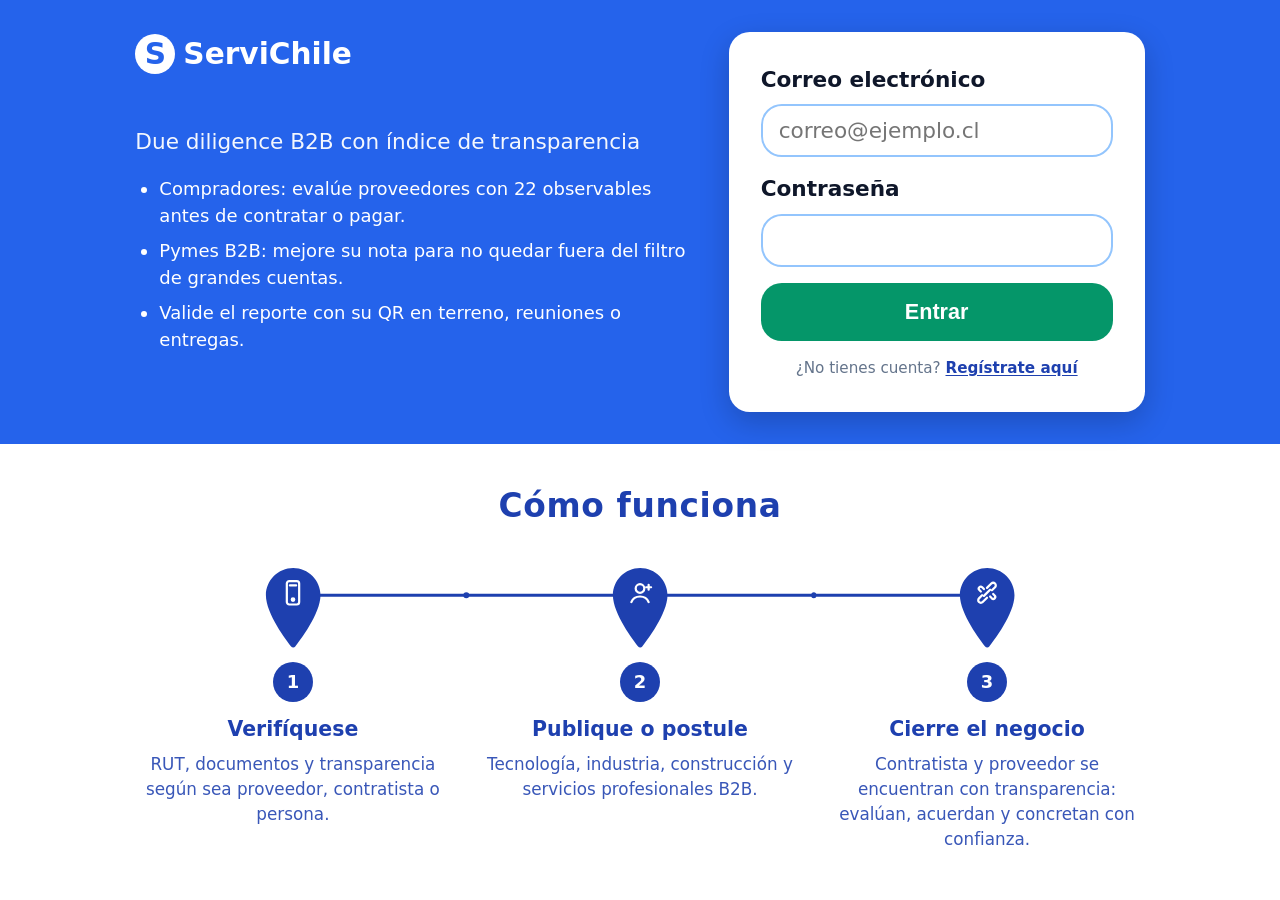
==== commit 45bb8897: "Ajustar landing, reporte y detalle de marketplace en la PWA. Rediseña Cómo funciona, limpia textos y" ====
--- a/servichile-frontend/index.html
+++ b/servichile-frontend/index.html
@@ -5,12 +5,17 @@
   <meta name="viewport" content="width=device-width, initial-scale=1.0">
   <meta name="description" content="ServiChile: due diligence B2B e índice de transparencia de proveedores.">
   <meta name="theme-color" content="#2563EB">
+  <!-- Vacío = deriva (localhost→:8000; prod→mismo origin). Override: window.SERVICHILE_API_BASE -->
+  <meta name="servichile-api-base" content="">
   <title>ServiChile</title>
+  <script>
+    window.SERVICHILE_APP_VERSION = '191';
+  </script>
   <link rel="manifest" href="manifest.json">
   <link rel="icon" href="data:image/svg+xml,%3Csvg xmlns='http://www.w3.org/2000/svg' viewBox='0 0 100 100'%3E%3Ccircle cx='50' cy='50' r='48' fill='%232563EB'/%3E%3Ctext x='50' y='65' font-size='45' text-anchor='middle' fill='white' font-family='Arial'%3ES%3C/text%3E%3C/svg%3E">
   <link rel="preconnect" href="http://localhost:8000" crossorigin>
   <link rel="preconnect" href="https://images.unsplash.com" crossorigin>
-  <link rel="stylesheet" href="css/styles.css?v=127">
+  <link rel="stylesheet" href="css/styles.css?v=191">
 </head>
 <body>
   <div id="authGate" class="auth" hidden>
@@ -43,7 +48,7 @@
             <p id="loginStatus" class="error-text" role="alert" aria-live="assertive"></p>
             <p class="auth__alta">
               ¿No tienes cuenta?
-              <a class="auth__alta-link" href="./onboarding/?v=70">Regístrate aquí</a>
+              <a class="auth__alta-link" href="./onboarding/?v=191">Regístrate aquí</a>
             </p>
           </form>
         </div>
@@ -52,21 +57,62 @@
 
     <section class="auth__ads" aria-label="Cómo funciona">
       <div class="auth__columna auth__columna--ads">
-        <p class="auth__ads-label">Cómo funciona</p>
-        <div class="auth-flow">
-          <article class="auth-flow__card">
-            <h2 class="auth-flow__title">1. Verifíquese</h2>
+        <h2 class="auth-flow__heading">Cómo funciona</h2>
+        <ol class="auth-flow">
+          <li class="auth-flow__step">
+            <div class="auth-flow__pin" aria-hidden="true">
+              <svg class="auth-flow__pin-shape" viewBox="0 0 48 64" focusable="false">
+                <path d="M24 0C12.4 0 3 9.4 3 21c0 14.2 16.2 35.4 19.4 39.3a2 2 0 0 0 3.2 0C28.8 56.4 45 35.2 45 21 45 9.4 35.6 0 24 0z"/>
+              </svg>
+              <span class="auth-flow__pin-icon">
+                <svg viewBox="0 0 24 24" fill="none" stroke="currentColor" stroke-width="1.8" stroke-linecap="round" stroke-linejoin="round">
+                  <rect x="7" y="2.5" width="10" height="19" rx="2"/>
+                  <circle cx="12" cy="17.5" r="1"/>
+                  <path d="M9.5 6h5"/>
+                </svg>
+              </span>
+            </div>
+            <span class="auth-flow__num">1</span>
+            <h3 class="auth-flow__title">Verifíquese</h3>
             <p class="auth-flow__text">RUT, documentos y transparencia según sea proveedor, contratista o persona.</p>
-          </article>
-          <article class="auth-flow__card">
-            <h2 class="auth-flow__title">2. Publique o postule</h2>
+          </li>
+          <li class="auth-flow__step">
+            <div class="auth-flow__pin" aria-hidden="true">
+              <svg class="auth-flow__pin-shape" viewBox="0 0 48 64" focusable="false">
+                <path d="M24 0C12.4 0 3 9.4 3 21c0 14.2 16.2 35.4 19.4 39.3a2 2 0 0 0 3.2 0C28.8 56.4 45 35.2 45 21 45 9.4 35.6 0 24 0z"/>
+              </svg>
+              <span class="auth-flow__pin-icon">
+                <svg viewBox="0 0 24 24" fill="none" stroke="currentColor" stroke-width="1.8" stroke-linecap="round" stroke-linejoin="round">
+                  <path d="M12 12a3.5 3.5 0 1 0 0-7 3.5 3.5 0 0 0 0 7z"/>
+                  <path d="M5 19.5c1.2-3 3.7-4.5 7-4.5s5.8 1.5 7 4.5"/>
+                  <path d="M17 7.5h4M19 5.5v4"/>
+                </svg>
+              </span>
+            </div>
+            <span class="auth-flow__num">2</span>
+            <h3 class="auth-flow__title">Publique o postule</h3>
             <p class="auth-flow__text">Tecnología, industria, construcción y servicios profesionales B2B.</p>
-          </article>
-          <article class="auth-flow__card">
-            <h2 class="auth-flow__title">3. Valide con QR</h2>
-            <p class="auth-flow__text">En la visita al depto o en la entrega del producto, confirmen identidad al instante.</p>
-          </article>
-        </div>
+          </li>
+          <li class="auth-flow__step">
+            <div class="auth-flow__pin" aria-hidden="true">
+              <svg class="auth-flow__pin-shape" viewBox="0 0 48 64" focusable="false">
+                <path d="M24 0C12.4 0 3 9.4 3 21c0 14.2 16.2 35.4 19.4 39.3a2 2 0 0 0 3.2 0C28.8 56.4 45 35.2 45 21 45 9.4 35.6 0 24 0z"/>
+              </svg>
+              <span class="auth-flow__pin-icon">
+                <svg viewBox="0 0 24 24" fill="none" stroke="currentColor" stroke-width="1.8" stroke-linecap="round" stroke-linejoin="round">
+                  <path d="M8 14l-2.5 2.5a2.1 2.1 0 0 0 3 3L12 16"/>
+                  <path d="M16 10l2.5-2.5a2.1 2.1 0 0 0-3-3L12 8"/>
+                  <path d="M9.5 14.5l5-5"/>
+                  <path d="M7 11l-1.2-1.2a1.6 1.6 0 0 1 2.3-2.3L9.5 9"/>
+                  <path d="M17 13l1.2 1.2a1.6 1.6 0 0 1-2.3 2.3L14.5 15"/>
+                </svg>
+              </span>
+            </div>
+            <span class="auth-flow__num">3</span>
+            <h3 class="auth-flow__title">Cierre el negocio</h3>
+            <p class="auth-flow__text">Contratista y proveedor se encuentran con transparencia: evalúan, acuerdan y concretan con confianza.</p>
+          </li>
+        </ol>
       </div>
     </section>
   </div>
@@ -125,11 +171,13 @@
         <div class="market__head">
           <h2 class="section-heading">Proveedores</h2>
           <p class="section-lead">Directorio B2B para due diligence: tecnología, industria, construcción y servicios profesionales.</p>
-          <div id="marketJobs" class="market__jobs" role="group" aria-label="Verticales B2B"></div>
           <div id="marketProgreso" class="market__progreso"></div>
+          <p class="market__grupo-label">Tipo de proveedor</p>
+          <div id="marketJobs" class="market__jobs" role="group" aria-label="Tipo de proveedor"></div>
           <div class="market__search">
-            <input id="marketSearch" class="field__input" type="search" placeholder="Buscar proveedores, maestranzas, SaaS, contratistas..." maxlength="80" />
+            <input id="marketSearch" class="field__input" type="search" placeholder="Buscar por nombre, servicio o referencia..." maxlength="80" />
           </div>
+          <div id="marketOferta" class="market__oferta"></div>
           <p class="market__count" id="marketCount"></p>
         </div>
         <div id="marketGrid" class="market__grid"></div>
@@ -216,19 +264,24 @@
     </nav>
   </footer>
 
-  <script defer src="js/data/categorias.js?v=92"></script>
-  <script defer src="js/core/security.js?v=85"></script>
-  <script defer src="js/compliance.js?v=69"></script>
-  <script defer src="js/core/auth.js?v=75"></script>
-  <script defer src="js/modules/progreso-cuenta.js?v=123"></script>
-  <script defer src="js/modules/market-monetizacion.js?v=99"></script>
-  <script defer src="js/modules/trabajos.js?v=1"></script>
-  <script defer src="js/modules/market.js?v=136"></script>
-  <script defer src="js/modules/indice-desglose.js?v=156"></script>
-  <script defer src="js/app.js?v=151"></script>
+  <div id="reportePrintPortal" class="reporte-print-portal" hidden aria-hidden="true"></div>
+
+  <script defer src="js/data/categorias.js?v=191"></script>
+  <script defer src="js/data/oferta.js?v=191"></script>
+  <script defer src="js/core/security.js?v=191"></script>
+  <script defer src="js/compliance.js?v=191"></script>
+  <script defer src="js/core/auth.js?v=191"></script>
+  <script defer src="js/modules/progreso-cuenta.js?v=191"></script>
+  <script defer src="js/modules/market-monetizacion.js?v=191"></script>
+  <script defer src="js/modules/market-pago-store.js?v=191"></script>
+  <script defer src="js/modules/market-contacto.js?v=191"></script>
+  <script defer src="js/modules/trabajos.js?v=191"></script>
+  <script defer src="js/modules/market.js?v=191"></script>
+  <script defer src="js/modules/indice-desglose.js?v=191"></script>
+  <script defer src="js/app.js?v=191"></script>
   <script>
     if ('serviceWorker' in navigator) {
-      navigator.serviceWorker.register('sw.js?v=129').catch(function () {});
+      navigator.serviceWorker.register('sw.js?v=' + (window.SERVICHILE_APP_VERSION || '191')).catch(function () {});
     }
   </script>
 </body>
--- a/servichile-frontend/css/styles.css
+++ b/servichile-frontend/css/styles.css
@@ -33,7 +33,7 @@
   --space-md: 1rem;
   --space-lg: 1.25rem;
   --space-xl: 1.75rem;
-  --radius: 0.75rem;
+  --radius: 1.3rem;
   --radius-sm: 0.5rem;
   --touch-min: 2.75rem;
 }
@@ -444,7 +444,7 @@
 }
 
 .auth__subtitle {
-  margin: var(--space-xs) 0 var(--space-md);
+  margin: 50px 0 var(--space-md);
   font-size: var(--font-size-lg);
   opacity: 0.95;
 }
@@ -536,7 +536,8 @@
 }
 
 .auth__ads {
-  padding: var(--space-xl) 0;
+  padding: calc(var(--space-xl) * 1.2) 0 calc(var(--space-xl) * 1.5);
+  background: var(--color-bg);
 }
 
 .auth__ads-label {
@@ -1030,6 +1031,124 @@
   width: 100%;
 }
 
+.market__oferta {
+  display: grid;
+  grid-template-columns: repeat(3, minmax(0, 1fr));
+  gap: 0.35rem;
+  margin-top: 0.45rem;
+}
+
+.market__oferta .field__input {
+  min-width: 0;
+  width: 100%;
+  min-height: 2.4rem;
+  padding-right: 0.2rem;
+  padding-left: 0.4rem;
+  font-size: 0.78rem;
+}
+
+@media (min-width: 40rem) {
+  .market__oferta .field__input {
+    padding-right: 0.45rem;
+    padding-left: 0.65rem;
+    font-size: 0.85rem;
+  }
+}
+
+.market__card-tags {
+  display: flex;
+  flex-wrap: wrap;
+  gap: 0.3rem;
+  margin: 0;
+  padding: 0;
+  list-style: none;
+}
+
+.market__card-tags li {
+  padding: 0.12rem 0.5rem;
+  border-radius: 999px;
+  background: #eef2ff;
+  color: #1e3a8a;
+  font-size: 0.75rem;
+  font-weight: 650;
+}
+
+.pe-oferta {
+  display: grid;
+  gap: var(--space-lg);
+  margin: 0;
+  padding: 0;
+  border: 0;
+  min-width: 0;
+}
+
+.pe-oferta__titulo {
+  padding: 0;
+  font-size: 1rem;
+  font-weight: 700;
+}
+
+.pe-tags {
+  display: flex;
+  flex-wrap: wrap;
+  gap: 0.35rem;
+  margin: 0 0 0.35rem;
+  padding: 0;
+  list-style: none;
+}
+
+.pe-tags:empty {
+  display: none;
+}
+
+.pe-tag {
+  display: inline-flex;
+  align-items: center;
+  gap: 0.3rem;
+  padding: 0.2rem 0.45rem 0.2rem 0.7rem;
+  border-radius: 999px;
+  background: #eef2ff;
+  color: #1e3a8a;
+  font-size: 0.85rem;
+}
+
+.pe-tag button {
+  border: 0;
+  background: transparent;
+  color: inherit;
+  font: inherit;
+  line-height: 1;
+  cursor: pointer;
+}
+
+.pe-checks {
+  display: flex;
+  flex-wrap: wrap;
+  gap: 0.45rem 0.9rem;
+  margin: 0;
+  padding: 0;
+  border: 0;
+  min-width: 0;
+}
+
+.pe-checks .field__label,
+.pe-checks .field__hint {
+  flex-basis: 100%;
+  padding: 0;
+}
+
+.pe-check {
+  display: inline-flex;
+  align-items: center;
+  gap: 0.4rem;
+  font-size: 0.92rem;
+}
+
+.pe-check input {
+  width: 1.05rem;
+  height: 1.05rem;
+}
+
 .market__filters {
   display: flex;
   flex-wrap: wrap;
@@ -1428,8 +1547,17 @@
   align-items: baseline;
 }
 
+.indice-desglose__titulo-fila {
+  display: flex;
+  flex-wrap: wrap;
+  align-items: baseline;
+  gap: 0.25rem 0.55rem;
+  flex: 1 1 12rem;
+  min-width: 0;
+}
+
 .indice-desglose__nombre {
-  flex: 1 1 12rem;
+  flex: 0 1 auto;
   min-width: 0;
   font-size: 0.92rem;
   font-weight: 700;
@@ -1480,6 +1608,10 @@
   background: linear-gradient(90deg, #b45309, var(--color-accent));
 }
 
+.indice-desglose__barra--plataforma {
+  background: linear-gradient(90deg, var(--color-primary-dark), var(--color-primary));
+}
+
 .indice-desglose__barra--docs {
   background: linear-gradient(90deg, #1e3a8a, var(--color-primary));
   box-shadow: inset 0 0 0 1px rgba(255, 255, 255, 0.15);
@@ -1495,9 +1627,28 @@
 
 .indice-desglose__detalle {
   margin: 0;
-  font-size: 0.78rem;
-  color: var(--color-muted);
-  line-height: 1.35;
+  font-size: 0.72rem;
+  font-weight: 500;
+  color: var(--color-muted);
+  line-height: 1.3;
+  word-break: break-all;
+}
+
+.indice-desglose__teaser-cta {
+  margin: 0.85rem 0 0;
+  padding: 0.7rem 0.85rem;
+  font-size: 0.88rem;
+  line-height: 1.4;
+  color: var(--color-text);
+  background: color-mix(in srgb, var(--color-primary) 8%, transparent);
+  border-left: 3px solid var(--color-primary);
+}
+
+.indice-desglose__filtro--bloqueado,
+.indice-desglose__filtro--bloqueado:disabled {
+  opacity: 0.45;
+  cursor: not-allowed;
+  filter: grayscale(0.35);
 }
 
 .indice-desglose__razones {
@@ -3819,28 +3970,177 @@
   color: var(--color-accent);
 }
 
+.auth-flow__heading {
+  margin: 0 0 calc(var(--space-xl) * 1.15);
+  text-align: center;
+  font-size: clamp(1.55rem, 3.5vw, 2.05rem);
+  font-weight: 700;
+  letter-spacing: 0.02em;
+  color: var(--color-primary-dark);
+}
+
 .auth-flow {
-  display: grid;
-  gap: var(--space-md);
-}
-
-.auth-flow__card {
-  padding: var(--space-md);
-  border: 1px solid var(--color-border);
-  background: var(--color-surface, #fff);
+  --flow-ink: var(--color-primary-dark);
+  --flow-pin-w: 3.9rem;
+  --flow-pin-h: 5.2rem;
+  --flow-pin-center: calc(21 / 64 * var(--flow-pin-h));
+  --flow-gap: var(--space-xl);
+  position: relative;
+  display: grid;
+  grid-template-columns: 1fr;
+  gap: var(--flow-gap);
+  margin: 0;
+  padding: 0;
+  list-style: none;
+}
+
+.auth-flow__step {
+  position: relative;
+  z-index: 1;
+  display: flex;
+  flex-direction: column;
+  align-items: center;
+  text-align: center;
+  max-width: 20rem;
+  margin: 0 auto;
+}
+
+.auth-flow__pin {
+  position: relative;
+  z-index: 2;
+  width: var(--flow-pin-w);
+  height: var(--flow-pin-h);
+  color: var(--flow-ink);
+  margin-bottom: 0.65rem;
+}
+
+.auth-flow__pin-shape {
+  display: block;
+  width: 100%;
+  height: 100%;
+  fill: currentColor;
+}
+
+.auth-flow__pin-icon {
+  position: absolute;
+  top: 0.62rem;
+  left: 50%;
+  display: flex;
+  align-items: center;
+  justify-content: center;
+  width: 1.85rem;
+  height: 1.85rem;
+  color: #fff;
+  transform: translateX(-50%);
+}
+
+.auth-flow__pin-icon svg {
+  width: 100%;
+  height: 100%;
+}
+
+.auth-flow__num {
+  display: inline-flex;
+  align-items: center;
+  justify-content: center;
+  width: 2.5rem;
+  height: 2.5rem;
+  margin-bottom: var(--space-sm);
+  border-radius: 999px;
+  background: var(--flow-ink);
+  color: #fff;
+  font-size: 1.12rem;
+  font-weight: 700;
+  line-height: 1;
 }
 
 .auth-flow__title {
   margin: 0 0 var(--space-xs);
-  font-size: 1rem;
-  font-weight: 700;
+  font-size: clamp(1.1rem, 2.2vw, 1.28rem);
+  font-weight: 700;
+  color: var(--flow-ink);
 }
 
 .auth-flow__text {
   margin: 0;
-  color: var(--color-muted);
-  font-size: 0.92rem;
-  line-height: 1.45;
+  color: var(--flow-ink);
+  font-size: clamp(0.95rem, 1.6vw, 1.05rem);
+  line-height: 1.48;
+  opacity: 0.88;
+}
+
+@media (min-width: 48rem) {
+  .auth-flow {
+    --flow-gap: var(--space-xl);
+    grid-template-columns: repeat(3, minmax(0, 1fr));
+  }
+
+  .auth-flow__step {
+    max-width: none;
+    margin: 0;
+    padding: 0 0.25rem;
+  }
+
+  /* Segmento de línea de este pin al siguiente (respeta el gap del grid). */
+  .auth-flow__step:not(:last-child)::before {
+    content: "";
+    position: absolute;
+    z-index: 0;
+    top: var(--flow-pin-center);
+    left: 50%;
+    width: calc(100% + var(--flow-gap));
+    height: 2.5px;
+    background: var(--flow-ink);
+    transform: translateY(-50%);
+    pointer-events: none;
+  }
+
+  /* Punto a mitad de camino entre pines. */
+  .auth-flow__step:not(:last-child)::after {
+    content: "";
+    position: absolute;
+    z-index: 1;
+    top: var(--flow-pin-center);
+    left: calc(50% + (100% + var(--flow-gap)) / 2);
+    width: 0.34rem;
+    height: 0.34rem;
+    border-radius: 999px;
+    background: var(--flow-ink);
+    transform: translate(-50%, -50%);
+    pointer-events: none;
+    animation: auth-flow-dot 0.7s ease-in-out infinite;
+  }
+
+  .auth-flow__step:nth-child(2):not(:last-child)::after {
+    animation-delay: 0.22s;
+  }
+}
+
+@keyframes auth-flow-dot {
+  0%,
+  100% {
+    transform: translate(-50%, -50%) scale(1);
+    opacity: 1;
+  }
+  50% {
+    transform: translate(-50%, -50%) scale(1.28);
+    opacity: 0.75;
+  }
+}
+
+@media (prefers-reduced-motion: reduce) {
+  .auth-flow__step:not(:last-child)::after {
+    animation: none;
+  }
+}
+
+.market__grupo-label {
+  margin: 0.85rem 0 0.35rem;
+  font-size: 0.75rem;
+  font-weight: 700;
+  letter-spacing: 0.04em;
+  text-transform: uppercase;
+  color: var(--color-muted);
 }
 
 .market__jobs {
@@ -3977,6 +4277,21 @@
   line-height: 1.4;
 }
 
+.paywall__precio {
+  margin: 0;
+  display: flex;
+  align-items: baseline;
+  gap: 0.4rem;
+  font-size: 1.15rem;
+  color: var(--color-primary-dark, #0b3a63);
+}
+
+.paywall__precio span {
+  font-size: 0.78rem;
+  font-weight: 500;
+  color: var(--color-muted);
+}
+
 .paywall__scores {
   display: grid;
   grid-template-columns: repeat(3, minmax(0, 1fr));
@@ -4008,7 +4323,12 @@
   color: var(--color-primary-dark, #0b3a63);
 }
 
-.paywall__alertas {
+.paywall__score-valor {
+  font-size: 0.92rem !important;
+  line-height: 1.25;
+}
+
+.paywall__incluye {
   list-style: none;
   margin: 0;
   padding: 0;
@@ -4016,14 +4336,29 @@
   gap: 0.45rem;
 }
 
-.paywall__alerta {
+.paywall__incluye-item {
   margin: 0;
   padding: 0.55rem 0.65rem;
-  border-left: 3px solid #b45309;
+  border-left: 3px solid var(--color-primary);
   border-radius: var(--radius-sm);
-  background: #fff7ed;
+  background: #fff;
+  border: 1px solid var(--color-border);
+  border-left-width: 3px;
+  border-left-color: var(--color-primary);
   font-size: 0.84rem;
   line-height: 1.4;
+  color: var(--color-text);
+}
+
+.paywall__lead--aviso {
+  color: #9a3412;
+}
+
+.paywall__reclamo {
+  margin: 0;
+  font-size: 0.75rem;
+  line-height: 1.4;
+  color: var(--color-muted);
 }
 
 .paywall__unlock {
@@ -4053,56 +4388,235 @@
   cursor: default;
 }
 
-.paywall__blur {
+.paywall__status:empty {
+  display: none;
+}
+
+body.paywall-modal-open,
+body.checkout-sheet-open {
+  overflow: hidden;
+}
+
+.checkout-sheet {
+  position: fixed;
+  inset: 0;
+  z-index: 90;
+  display: flex;
+  align-items: flex-end;
+  justify-content: center;
+  padding: 0;
+  background: rgba(15, 23, 42, 0.5);
+}
+
+.checkout-sheet__panel {
+  width: min(100%, 26rem);
+  max-height: min(92vh, 40rem);
+  overflow: auto;
+  border-radius: 1.1rem 1.1rem 0 0;
+  background: #fff;
+  box-shadow: 0 -12px 40px rgba(15, 23, 42, 0.22);
+  animation: checkout-sheet-up 0.28s ease-out;
+}
+
+@keyframes checkout-sheet-up {
+  from {
+    transform: translateY(100%);
+  }
+  to {
+    transform: translateY(0);
+  }
+}
+
+.checkout-sheet__grab {
+  width: 2.5rem;
+  height: 0.28rem;
+  margin: 0.55rem auto 0;
+  border-radius: 999px;
+  background: #cbd5e1;
+}
+
+.checkout-sheet__head {
   position: relative;
-  overflow: hidden;
-  max-height: 8.25rem;
-  border-radius: var(--radius-sm);
+  padding: 0.65rem 2.6rem 0.75rem 1.15rem;
+  border-bottom: 1px solid var(--color-border);
+}
+
+.checkout-sheet__head h3 {
+  margin: 0;
+  font-size: 1.05rem;
+}
+
+.checkout-sheet__sub {
+  margin: 0.2rem 0 0;
+  font-size: 0.86rem;
+  color: var(--color-muted);
+}
+
+.checkout-sheet__cerrar {
+  position: absolute;
+  top: 0.45rem;
+  right: 0.45rem;
+  width: 2.2rem;
+  height: 2.2rem;
+  border: none;
+  border-radius: 999px;
+  background: transparent;
+  font-size: 1.4rem;
+  line-height: 1;
+  cursor: pointer;
+  color: var(--color-muted);
+}
+
+.checkout-sheet__body {
+  padding: 1rem 1.15rem 1.35rem;
+}
+
+.checkout-sheet__resumen,
+.checkout-sheet__estado {
+  display: grid;
+  gap: 0.85rem;
+}
+
+.checkout-sheet__item {
+  display: grid;
+  gap: 0.25rem;
+  padding: 0.85rem 0.9rem;
+  border: 1px solid var(--color-border);
+  border-radius: var(--radius);
+  background: #f8fafc;
+}
+
+.checkout-sheet__item-nombre {
+  margin: 0;
+  font-weight: 700;
+  font-size: 0.95rem;
+}
+
+.checkout-sheet__item-detalle {
+  margin: 0;
+  font-size: 0.82rem;
+  color: var(--color-muted);
+  line-height: 1.4;
+}
+
+.checkout-sheet__item-precio {
+  margin: 0.35rem 0 0;
+  font-size: 1.2rem;
+  font-weight: 700;
+  color: var(--color-primary-dark, #0b3a63);
+}
+
+.checkout-sheet__incluye {
+  margin: 0;
+  padding: 0 0 0 1.1rem;
+  display: grid;
+  gap: 0.35rem;
+  font-size: 0.84rem;
+  color: var(--color-text);
+  line-height: 1.4;
+}
+
+.checkout-sheet__metodo,
+.checkout-sheet__nota,
+.checkout-sheet__orden,
+.checkout-sheet__reclamo {
+  margin: 0;
+  font-size: 0.78rem;
+  color: var(--color-muted);
+  line-height: 1.4;
+}
+
+.checkout-sheet__cta,
+.checkout-sheet__secundario {
+  width: 100%;
+  min-height: var(--touch-min);
+  padding: 0.75rem 0.9rem;
+  border-radius: var(--radius);
+  font: inherit;
+  font-weight: 700;
+  cursor: pointer;
+}
+
+.checkout-sheet__cta {
+  border: none;
+  background: var(--color-primary);
+  color: #fff;
+}
+
+.checkout-sheet__cta:hover,
+.checkout-sheet__cta:focus-visible {
+  background: var(--color-primary-dark, #0b3a63);
+  outline: none;
+}
+
+.checkout-sheet__cta:disabled {
+  opacity: 0.7;
+  cursor: default;
+}
+
+.checkout-sheet__secundario {
   border: 1px solid var(--color-border);
   background: #fff;
-  touch-action: none;
-  overscroll-behavior: none;
-}
-
-.paywall__blur--abierto {
-  max-height: none;
-  touch-action: auto;
-  overscroll-behavior: auto;
-}
-
-.paywall__blur-inner {
-  padding: 0.75rem;
-  filter: blur(5px);
-  user-select: none;
-  pointer-events: none;
-  overflow: hidden;
-}
-
-.paywall__blur--abierto .paywall__blur-inner {
-  filter: none;
-  user-select: text;
-  pointer-events: auto;
-  overflow: visible;
-}
-
-.paywall__blur-inner p {
-  margin: 0 0 0.55rem;
-  font-size: 0.82rem;
-  line-height: 1.4;
   color: var(--color-text);
-}
-
-.paywall__blur-extra {
-  opacity: 0.75;
-  font-style: italic;
-}
-
-.paywall__status:empty {
-  display: none;
-}
-
-body.paywall-modal-open {
-  overflow: hidden;
+  font-weight: 600;
+}
+
+.checkout-sheet__estado {
+  text-align: center;
+  padding: 0.5rem 0 0.25rem;
+}
+
+.checkout-sheet__estado h4 {
+  margin: 0;
+  font-size: 1.05rem;
+}
+
+.checkout-sheet__estado p {
+  margin: 0;
+  font-size: 0.88rem;
+  color: var(--color-muted);
+  line-height: 1.45;
+}
+
+.checkout-sheet__estado--ok h4 {
+  color: #166534;
+}
+
+.checkout-sheet__estado--error h4 {
+  color: #9a3412;
+}
+
+.checkout-sheet__spinner {
+  width: 2rem;
+  height: 2rem;
+  margin: 0.25rem auto 0;
+  border: 2.5px solid #e2e8f0;
+  border-top-color: var(--color-primary);
+  border-radius: 999px;
+  animation: checkout-spin 0.7s linear infinite;
+}
+
+@keyframes checkout-spin {
+  to {
+    transform: rotate(360deg);
+  }
+}
+
+@media (min-width: 640px) {
+  .checkout-sheet {
+    align-items: center;
+    padding: var(--space-md);
+  }
+
+  .checkout-sheet__panel {
+    border-radius: var(--radius);
+    box-shadow: 0 18px 50px rgba(15, 23, 42, 0.28);
+    animation: none;
+  }
+
+  .checkout-sheet__grab {
+    display: none;
+  }
 }
 
 .paywall-modal {
@@ -4197,6 +4711,20 @@
   margin: 0;
   font-size: 0.92rem;
   line-height: 1.45;
+}
+
+.paywall-borrador {
+  margin: 0;
+  padding: 0.75rem;
+  max-height: 14rem;
+  overflow: auto;
+  white-space: pre-wrap;
+  border: 1px solid var(--color-border);
+  border-radius: var(--radius);
+  background: var(--color-bg);
+  font: inherit;
+  font-size: 0.82rem;
+  line-height: 1.4;
 }
 
 .paywall-cierre__principal {
@@ -4360,6 +4888,47 @@
   margin: 0;
 }
 
+.reporte__selector {
+  display: grid;
+  gap: 0.35rem;
+  padding: 0.85rem 1rem;
+  border: 1px solid var(--color-border);
+  border-radius: var(--radius);
+  background: #f8fafc;
+}
+
+.reporte__selector-label {
+  font-size: 0.78rem;
+  font-weight: 700;
+  letter-spacing: 0.02em;
+  text-transform: uppercase;
+  color: var(--color-muted);
+}
+
+.reporte__selector-select {
+  width: 100%;
+  min-height: var(--touch-min);
+  padding: 0.55rem 0.75rem;
+  border: 1px solid var(--color-border);
+  border-radius: var(--radius-sm);
+  background: #fff;
+  font: inherit;
+  font-size: 0.95rem;
+  color: var(--color-text);
+}
+
+.reporte__selector-select:focus-visible {
+  outline: 2px solid var(--color-primary);
+  outline-offset: 1px;
+}
+
+.reporte__selector-ayuda {
+  margin: 0;
+  font-size: 0.8rem;
+  color: var(--color-muted);
+  line-height: 1.35;
+}
+
 .reporte-sin-ficha {
   display: grid;
   gap: var(--space-sm);
@@ -4415,6 +4984,19 @@
   background: #fff;
   color: var(--color-primary-dark);
   border: 1.5px solid var(--color-primary);
+}
+
+.btn-con-icono {
+  display: inline-flex;
+  align-items: center;
+  justify-content: center;
+  gap: 0.55rem;
+}
+
+.btn-icono-qr {
+  width: 1.25rem;
+  height: 1.25rem;
+  flex-shrink: 0;
 }
 
 .submit-btn--secondary:hover,
@@ -4539,6 +5121,16 @@
   box-shadow: 0 10px 28px rgba(30, 64, 175, 0.08);
 }
 
+.reporte-doc__compra {
+  margin: 0 0 var(--space-sm);
+  padding: 0.45rem 0.65rem;
+  border-left: 3px solid var(--color-primary);
+  background: #f8fafc;
+  font-size: 0.82rem;
+  font-weight: 600;
+  color: var(--color-primary-dark, #0b3a63);
+}
+
 .reporte-doc__cabezal {
   display: flex;
   flex-wrap: wrap;
@@ -4694,6 +5286,17 @@
   font-size: 0.98rem;
   color: var(--color-text);
   font-weight: 700;
+  overflow-wrap: anywhere;
+}
+
+.reporte-doc__oferta {
+  padding: 0 var(--space-md) var(--space-md);
+}
+
+.reporte-doc__oferta-nota {
+  margin: 0 0 0.6rem;
+  font-size: 0.85rem;
+  color: var(--color-muted);
 }
 
 .reporte-doc__niveles {
@@ -4823,50 +5426,69 @@
   }
 }
 
+.reporte-print-portal {
+  position: absolute;
+  left: -10000px;
+  top: 0;
+  width: 1px;
+  height: 1px;
+  overflow: hidden;
+}
+
 @media print {
   @page {
     margin: 12mm;
   }
 
-  body.reporte-print #authGate,
-  body.reporte-print .app-header,
-  body.reporte-print .history,
-  body.reporte-print .history-overlay,
-  body.reporte-print .app-footer,
-  body.reporte-print .no-print,
-  body.reporte-print .reporte-qr-modal,
-  body.reporte-print #mapView,
-  body.reporte-print #perfilView,
-  body.reporte-print #subirConfianzaView,
-    body.reporte-print #verifyView > .section-heading {
-    display: none !important;
-  }
-
-  body.reporte-print #main,
-  body.reporte-print #verifyView,
-  body.reporte-print #reporteRaiz,
-  body.reporte-print .reporte {
-    display: block !important;
-    width: 100% !important;
-    max-width: none !important;
-    margin: 0 !important;
-    padding: 0 !important;
-    background: #fff !important;
-  }
-
-  body.reporte-print #verifyView {
-    position: static !important;
+  body.reporte-print * {
+    visibility: hidden !important;
+  }
+
+  body.reporte-print #reportePrintPortal,
+  body.reporte-print #reportePrintPortal * {
+    visibility: visible !important;
+  }
+
+  body.reporte-print #reportePrintPortal {
+    position: absolute;
+    left: 0;
+    top: 0;
+    width: 100%;
+    height: auto;
+    overflow: visible;
+    margin: 0;
+    padding: 0;
+    background: #fff;
   }
 
   body.reporte-print .reporte-doc {
     box-shadow: none !important;
     border: 1px solid #cbd5e1 !important;
     border-radius: 0 !important;
-    break-inside: avoid;
-  }
-
+  }
+
+  body.reporte-print .reporte-doc__cabezal,
+  body.reporte-print .reporte-doc__chip,
+  body.reporte-print .indice-desglose__cabecera,
+  body.reporte-print .indice-desglose__pista,
+  body.reporte-print .indice-desglose__barra,
+  body.reporte-print .indice-desglose__item {
+    -webkit-print-color-adjust: exact;
+    print-color-adjust: exact;
+  }
+
+  body.reporte-print .reporte-doc__cabezal,
+  body.reporte-print .reporte-doc__titular,
+  body.reporte-print .reporte-doc__qr,
+  body.reporte-print .reporte-doc__resumen,
+  body.reporte-print .reporte-doc__oferta,
+  body.reporte-print .indice-desglose__item,
   body.reporte-print .reporte-doc__nivel {
     break-inside: avoid;
+  }
+
+  body.reporte-print .indice-desglose__filtros {
+    display: none !important;
   }
 }
 
@@ -4882,13 +5504,30 @@
   margin: 0 0 0.35rem;
   font-weight: 650;
 }
-.trabajos-panel__btn { width: 100%; }
+.trabajos-panel__btn {
+  display: inline-flex;
+  align-items: center;
+  justify-content: center;
+  gap: 0.55rem;
+  width: 100%;
+}
+
+.trabajos-panel__btn-icon {
+  width: 1.25rem;
+  height: 1.25rem;
+  flex-shrink: 0;
+}
 .trabajos-panel__qr {
   display: block;
   word-break: break-all;
   font-size: 0.85rem;
-  margin: 0.5rem 0;
-}
+  margin: 25px 0;
+}
+
+.trabajos-panel__hint {
+  margin-bottom: 4px;
+}
+
 .trabajos-titular__acciones {
   display: flex;
   gap: 0.5rem;
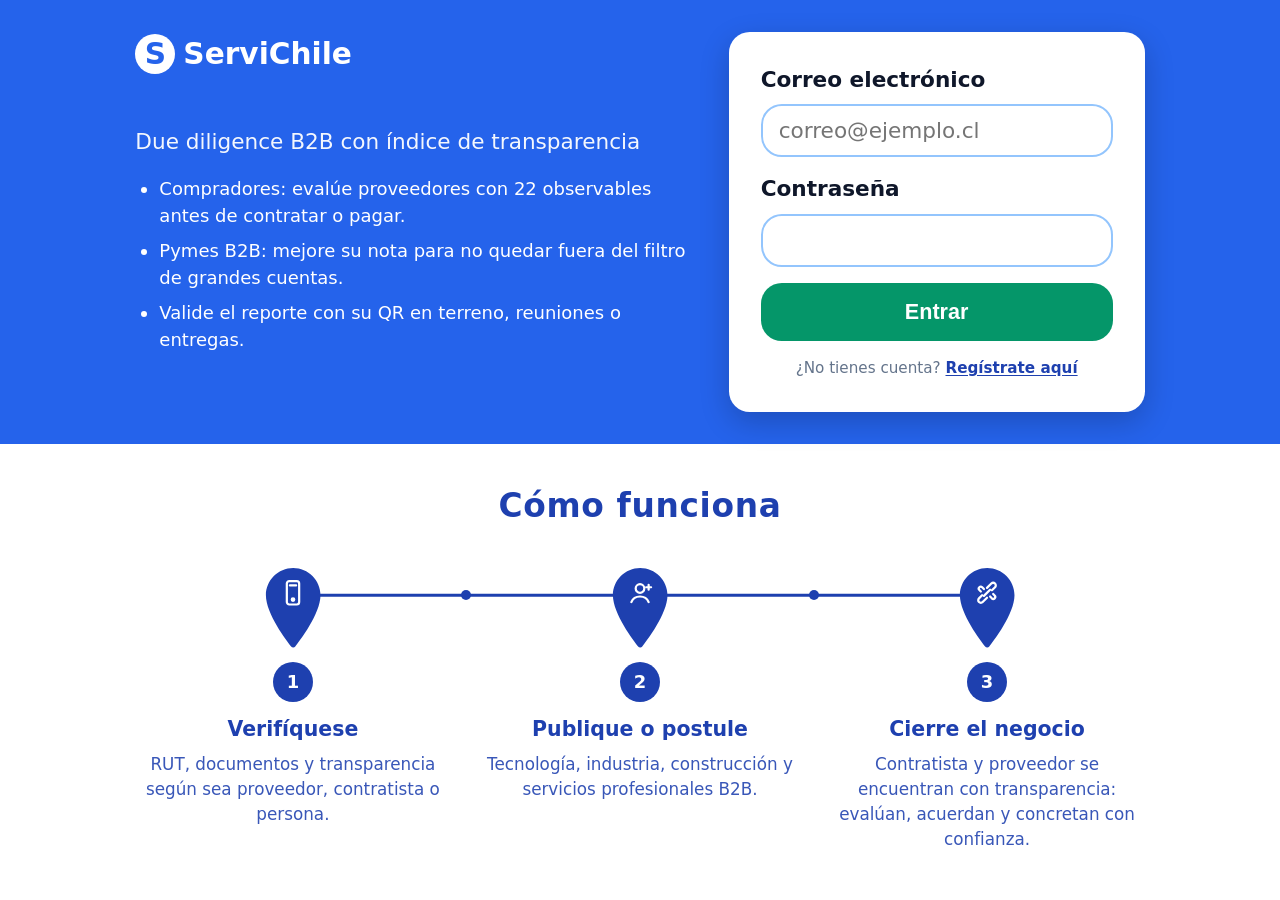
==== commit 12e633fb: "Integrar Redis, caché segura de reputación, SMTP local y 404. Unifica backend/frontend del workspace" ====
--- a/servichile-frontend/index.html
+++ b/servichile-frontend/index.html
@@ -9,13 +9,13 @@
   <meta name="servichile-api-base" content="">
   <title>ServiChile</title>
   <script>
-    window.SERVICHILE_APP_VERSION = '191';
+    window.SERVICHILE_APP_VERSION = '203';
   </script>
   <link rel="manifest" href="manifest.json">
-  <link rel="icon" href="data:image/svg+xml,%3Csvg xmlns='http://www.w3.org/2000/svg' viewBox='0 0 100 100'%3E%3Ccircle cx='50' cy='50' r='48' fill='%232563EB'/%3E%3Ctext x='50' y='65' font-size='45' text-anchor='middle' fill='white' font-family='Arial'%3ES%3C/text%3E%3C/svg%3E">
+  <link rel="icon" href="data:image/svg+xml,%3Csvg xmlns='http://www.w3.org/2030/svg' viewBox='0 0 100 100'%3E%3Ccircle cx='50' cy='50' r='48' fill='%232563EB'/%3E%3Ctext x='50' y='65' font-size='45' text-anchor='middle' fill='white' font-family='Arial'%3ES%3C/text%3E%3C/svg%3E">
   <link rel="preconnect" href="http://localhost:8000" crossorigin>
   <link rel="preconnect" href="https://images.unsplash.com" crossorigin>
-  <link rel="stylesheet" href="css/styles.css?v=191">
+  <link rel="stylesheet" href="css/styles.css?v=203">
 </head>
 <body>
   <div id="authGate" class="auth" hidden>
@@ -48,7 +48,7 @@
             <p id="loginStatus" class="error-text" role="alert" aria-live="assertive"></p>
             <p class="auth__alta">
               ¿No tienes cuenta?
-              <a class="auth__alta-link" href="./onboarding/?v=191">Regístrate aquí</a>
+              <a class="auth__alta-link" href="./onboarding/?v=203">Regístrate aquí</a>
             </p>
           </form>
         </div>
@@ -266,22 +266,22 @@
 
   <div id="reportePrintPortal" class="reporte-print-portal" hidden aria-hidden="true"></div>
 
-  <script defer src="js/data/categorias.js?v=191"></script>
-  <script defer src="js/data/oferta.js?v=191"></script>
-  <script defer src="js/core/security.js?v=191"></script>
-  <script defer src="js/compliance.js?v=191"></script>
-  <script defer src="js/core/auth.js?v=191"></script>
-  <script defer src="js/modules/progreso-cuenta.js?v=191"></script>
-  <script defer src="js/modules/market-monetizacion.js?v=191"></script>
-  <script defer src="js/modules/market-pago-store.js?v=191"></script>
-  <script defer src="js/modules/market-contacto.js?v=191"></script>
-  <script defer src="js/modules/trabajos.js?v=191"></script>
-  <script defer src="js/modules/market.js?v=191"></script>
-  <script defer src="js/modules/indice-desglose.js?v=191"></script>
-  <script defer src="js/app.js?v=191"></script>
+  <script defer src="js/data/categorias.js?v=203"></script>
+  <script defer src="js/data/oferta.js?v=203"></script>
+  <script defer src="js/core/security.js?v=203"></script>
+  <script defer src="js/compliance.js?v=203"></script>
+  <script defer src="js/core/auth.js?v=203"></script>
+  <script defer src="js/modules/progreso-cuenta.js?v=203"></script>
+  <script defer src="js/modules/market-monetizacion.js?v=203"></script>
+  <script defer src="js/modules/market-pago-store.js?v=203"></script>
+  <script defer src="js/modules/market-contacto.js?v=203"></script>
+  <script defer src="js/modules/trabajos.js?v=203"></script>
+  <script defer src="js/modules/market.js?v=203"></script>
+  <script defer src="js/modules/indice-desglose.js?v=203"></script>
+  <script defer src="js/app.js?v=203"></script>
   <script>
     if ('serviceWorker' in navigator) {
-      navigator.serviceWorker.register('sw.js?v=' + (window.SERVICHILE_APP_VERSION || '191')).catch(function () {});
+      navigator.serviceWorker.register('sw.js?v=' + (window.SERVICHILE_APP_VERSION || '203')).catch(function () {});
     }
   </script>
 </body>
--- a/servichile-frontend/css/styles.css
+++ b/servichile-frontend/css/styles.css
@@ -4102,35 +4102,13 @@
     z-index: 1;
     top: var(--flow-pin-center);
     left: calc(50% + (100% + var(--flow-gap)) / 2);
-    width: 0.34rem;
-    height: 0.34rem;
-    border-radius: 999px;
+    width: 10px;
+    height: 10px;
+    margin: -5px 0 0;
+    border-radius: 50%;
     background: var(--flow-ink);
-    transform: translate(-50%, -50%);
+    transform: translateX(-50%);
     pointer-events: none;
-    animation: auth-flow-dot 0.7s ease-in-out infinite;
-  }
-
-  .auth-flow__step:nth-child(2):not(:last-child)::after {
-    animation-delay: 0.22s;
-  }
-}
-
-@keyframes auth-flow-dot {
-  0%,
-  100% {
-    transform: translate(-50%, -50%) scale(1);
-    opacity: 1;
-  }
-  50% {
-    transform: translate(-50%, -50%) scale(1.28);
-    opacity: 0.75;
-  }
-}
-
-@media (prefers-reduced-motion: reduce) {
-  .auth-flow__step:not(:last-child)::after {
-    animation: none;
   }
 }
 
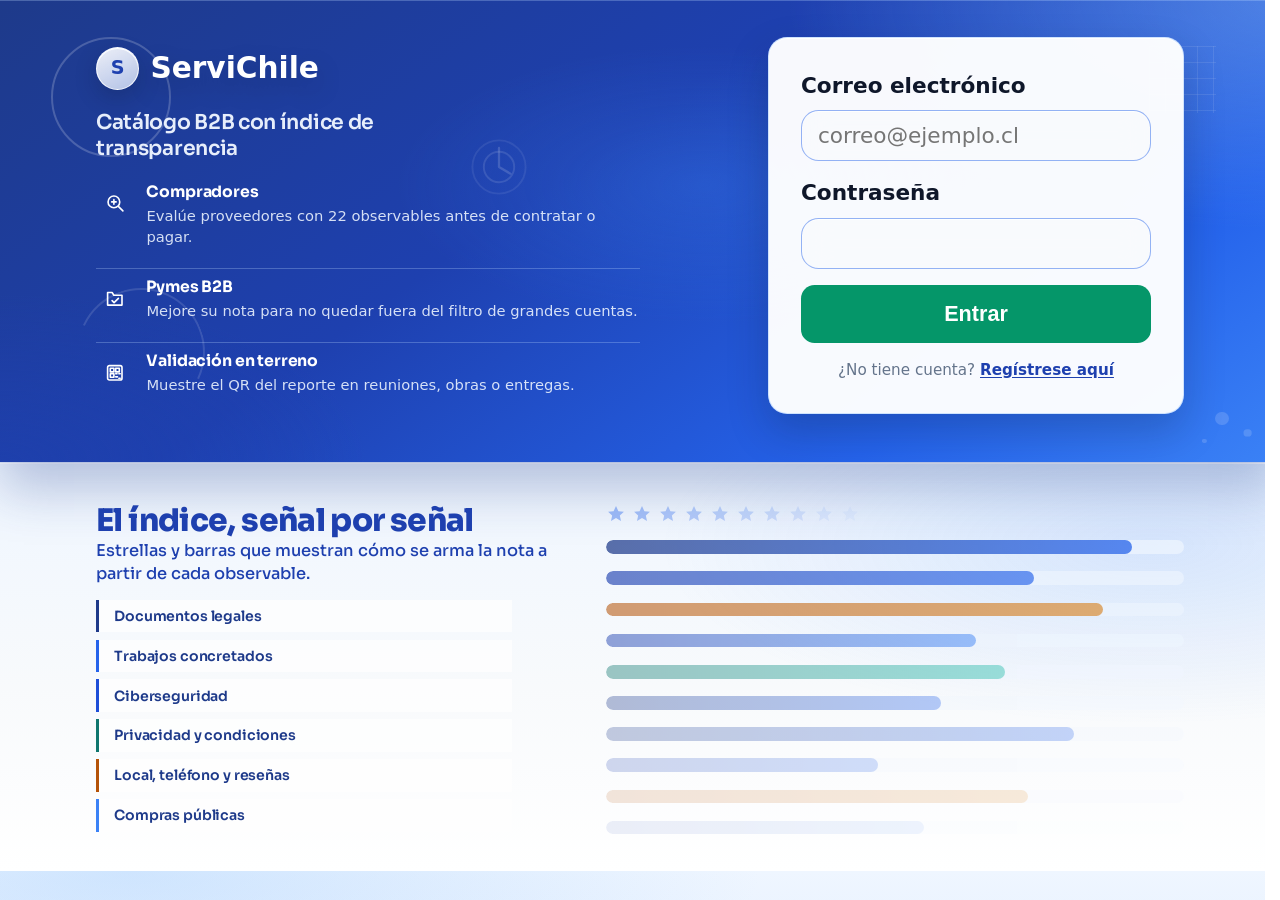
==== commit 4c453b35: "Sincronizar PWA y API: login, reputación ★, impresión y limpieza de comentarios." ====
--- a/servichile-frontend/index.html
+++ b/servichile-frontend/index.html
@@ -3,34 +3,100 @@
 <head>
   <meta charset="UTF-8">
   <meta name="viewport" content="width=device-width, initial-scale=1.0">
-  <meta name="description" content="ServiChile: due diligence B2B e índice de transparencia de proveedores.">
+  <meta name="description" content="ServiChile: catálogo B2B e índice de transparencia de proveedores.">
   <meta name="theme-color" content="#2563EB">
-  <!-- Vacío = deriva (localhost→:8000; prod→mismo origin). Override: window.SERVICHILE_API_BASE -->
+  
   <meta name="servichile-api-base" content="">
   <title>ServiChile</title>
   <script>
-    window.SERVICHILE_APP_VERSION = '203';
-  </script>
+    window.SERVICHILE_APP_VERSION = '226';
+    (function () {
+      try {
+        var raw = sessionStorage.getItem('servichile.session');
+        if (!raw) {
+          raw = localStorage.getItem('servichile.session');
+          if (raw) {
+            localStorage.removeItem('servichile.session');
+            sessionStorage.setItem('servichile.session', raw);
+          }
+        }
+        if (raw && JSON.parse(raw).token) {
+          document.documentElement.classList.add('boot-authed');
+        }
+      } catch (e) {}
+    })();
+</script>
   <link rel="manifest" href="manifest.json">
-  <link rel="icon" href="data:image/svg+xml,%3Csvg xmlns='http://www.w3.org/2030/svg' viewBox='0 0 100 100'%3E%3Ccircle cx='50' cy='50' r='48' fill='%232563EB'/%3E%3Ctext x='50' y='65' font-size='45' text-anchor='middle' fill='white' font-family='Arial'%3ES%3C/text%3E%3C/svg%3E">
-  <link rel="preconnect" href="http://localhost:8000" crossorigin>
+  <link rel="icon" href="data:image/svg+xml,%3Csvg xmlns='http://www.w3.org/2000/svg' viewBox='0 0 100 100'%3E%3Ccircle cx='50' cy='50' r='48' fill='%232563EB'/%3E%3Ctext x='50' y='65' font-size='45' text-anchor='middle' fill='white' font-family='Arial'%3ES%3C/text%3E%3C/svg%3E">
   <link rel="preconnect" href="https://images.unsplash.com" crossorigin>
-  <link rel="stylesheet" href="css/styles.css?v=203">
+  <link rel="preconnect" href="https://fonts.googleapis.com">
+  <link rel="preconnect" href="https://fonts.gstatic.com" crossorigin>
+  <link href="https://fonts.googleapis.com/css2?family=Sora:wght@500;700;800&display=swap" rel="stylesheet">
+  <link rel="stylesheet" href="css/styles.css?v=293">
 </head>
 <body>
-  <div id="authGate" class="auth" hidden>
+  <div id="authGate" class="auth">
+    <div class="auth__cuerpo">
     <section class="auth__hero">
-      <div class="auth__columna">
+      <div class="auth__hero-figs" aria-hidden="true">
+        <span class="auth-fig auth-fig--ring auth-fig--tl"></span>
+        <span class="auth-fig auth-fig--grid auth-fig--tr"></span>
+        <span class="auth-fig auth-fig--arc auth-fig--bl"></span>
+        <span class="auth-fig auth-fig--dot auth-fig--br"></span>
+        <svg class="auth-fig auth-fig--glyph auth-fig--hero-mid" viewBox="0 0 80 80" focusable="false">
+          <circle cx="40" cy="40" r="28" fill="none" stroke="currentColor" stroke-width="2" opacity="0.5"/>
+          <circle cx="40" cy="40" r="16" fill="none" stroke="currentColor" stroke-width="2" opacity="0.75"/>
+          <path d="M40 20v20l12 7" fill="none" stroke="currentColor" stroke-width="2.4" stroke-linecap="round" stroke-linejoin="round"/>
+        </svg>
+      </div>
+      <div class="auth__columna shell">
         <div class="auth__intro">
           <div class="auth__brand">
             <span class="brand__mark">S</span>
             <h1 class="auth__title">ServiChile</h1>
           </div>
-          <p class="auth__subtitle">Due diligence B2B con índice de transparencia</p>
+          <p class="auth__subtitle">Catálogo B2B con índice de transparencia</p>
           <ul class="auth__beneficios">
-            <li>Compradores: evalúe proveedores con 22 observables antes de contratar o pagar.</li>
-            <li>Pymes B2B: mejore su nota para no quedar fuera del filtro de grandes cuentas.</li>
-            <li>Valide el reporte con su QR en terreno, reuniones o entregas.</li>
+            <li class="auth__beneficio">
+              <span class="auth__beneficio-icon" aria-hidden="true">
+                <svg viewBox="0 0 24 24" fill="none" stroke="currentColor" stroke-width="1.8" stroke-linecap="round" stroke-linejoin="round">
+                  <circle cx="11" cy="11" r="6.5"/>
+                  <path d="M16.2 16.2L21 21"/>
+                  <path d="M8.5 11h5M11 8.5v5"/>
+                </svg>
+              </span>
+              <div class="auth__beneficio-copy">
+                <strong class="auth__beneficio-titulo">Compradores</strong>
+                <p class="auth__beneficio-texto">Evalúe proveedores con 22 observables antes de contratar o pagar.</p>
+              </div>
+            </li>
+            <li class="auth__beneficio">
+              <span class="auth__beneficio-icon" aria-hidden="true">
+                <svg viewBox="0 0 24 24" fill="none" stroke="currentColor" stroke-width="1.8" stroke-linecap="round" stroke-linejoin="round">
+                  <path d="M4 19V5h5l2 3h9v11z"/>
+                  <path d="M9 14l2.2 2.2L16 11.5"/>
+                </svg>
+              </span>
+              <div class="auth__beneficio-copy">
+                <strong class="auth__beneficio-titulo">Pymes B2B</strong>
+                <p class="auth__beneficio-texto">Mejore su nota para no quedar fuera del filtro de grandes cuentas.</p>
+              </div>
+            </li>
+            <li class="auth__beneficio">
+              <span class="auth__beneficio-icon" aria-hidden="true">
+                <svg viewBox="0 0 24 24" fill="none" stroke="currentColor" stroke-width="1.8" stroke-linecap="round" stroke-linejoin="round">
+                  <rect x="4" y="4" width="16" height="16" rx="2"/>
+                  <rect x="7" y="7" width="4" height="4"/>
+                  <rect x="13" y="7" width="4" height="4"/>
+                  <rect x="7" y="13" width="4" height="4"/>
+                  <path d="M13 13h1.5M16.5 13H18M13 16.5h2M16.5 18H18"/>
+                </svg>
+              </span>
+              <div class="auth__beneficio-copy">
+                <strong class="auth__beneficio-titulo">Validación en terreno</strong>
+                <p class="auth__beneficio-texto">Muestre el QR del reporte en reuniones, obras o entregas.</p>
+              </div>
+            </li>
           </ul>
         </div>
 
@@ -45,18 +111,72 @@
               <input id="loginPassword" class="field__input" name="password" type="password" autocomplete="current-password" required>
             </div>
             <button class="submit-btn" type="submit">Entrar</button>
-            <p id="loginStatus" class="error-text" role="alert" aria-live="assertive"></p>
+            <p id="loginStatus" class="status-text status-text--sm auth__status" role="alert" aria-live="assertive"></p>
             <p class="auth__alta">
-              ¿No tienes cuenta?
-              <a class="auth__alta-link" href="./onboarding/?v=203">Regístrate aquí</a>
+              ¿No tiene cuenta?
+              <a class="auth__alta-link" href="./onboarding/">Regístrese aquí</a>
             </p>
           </form>
         </div>
       </div>
     </section>
 
+    <section class="auth__info auth__info--indice-cover" aria-labelledby="authIndiceCoverTitulo">
+      <div class="shell auth__info-inner auth__info-inner--indice-cover">
+        <div class="auth-info__copy">
+          <h2 id="authIndiceCoverTitulo" class="auth-info__heading">El índice, señal por señal</h2>
+          <p class="auth-info__lead">Estrellas y barras que muestran cómo se arma la nota a partir de cada observable.</p>
+          <ul class="auth-info__senales" aria-label="Tipos de señales del índice">
+            <li class="auth-info__senal auth-info__senal--docs">Documentos legales</li>
+            <li class="auth-info__senal auth-info__senal--plataforma">Trabajos concretados</li>
+            <li class="auth-info__senal auth-info__senal--ciber">Ciberseguridad</li>
+            <li class="auth-info__senal auth-info__senal--contractual">Privacidad y condiciones</li>
+            <li class="auth-info__senal auth-info__senal--operativa">Local, teléfono y reseñas</li>
+            <li class="auth-info__senal auth-info__senal--legal">Compras públicas</li>
+          </ul>
+        </div>
+        <aside class="auth-cover-index" aria-hidden="true">
+          <div class="auth-cover-index__rating">
+            <div class="auth-cover-index__stars">
+              <svg viewBox="0 0 24 24"><path fill="currentColor" d="M12 2.5l2.9 6.1 6.6.7-4.9 4.5 1.4 6.5L12 16.9 5.99 20.3l1.4-6.5L2.5 9.3l6.6-.7L12 2.5z"/></svg>
+              <svg viewBox="0 0 24 24"><path fill="currentColor" d="M12 2.5l2.9 6.1 6.6.7-4.9 4.5 1.4 6.5L12 16.9 5.99 20.3l1.4-6.5L2.5 9.3l6.6-.7L12 2.5z"/></svg>
+              <svg viewBox="0 0 24 24"><path fill="currentColor" d="M12 2.5l2.9 6.1 6.6.7-4.9 4.5 1.4 6.5L12 16.9 5.99 20.3l1.4-6.5L2.5 9.3l6.6-.7L12 2.5z"/></svg>
+              <svg viewBox="0 0 24 24"><path fill="currentColor" d="M12 2.5l2.9 6.1 6.6.7-4.9 4.5 1.4 6.5L12 16.9 5.99 20.3l1.4-6.5L2.5 9.3l6.6-.7L12 2.5z"/></svg>
+              <svg viewBox="0 0 24 24"><path fill="currentColor" d="M12 2.5l2.9 6.1 6.6.7-4.9 4.5 1.4 6.5L12 16.9 5.99 20.3l1.4-6.5L2.5 9.3l6.6-.7L12 2.5z"/></svg>
+              <svg viewBox="0 0 24 24"><path fill="currentColor" d="M12 2.5l2.9 6.1 6.6.7-4.9 4.5 1.4 6.5L12 16.9 5.99 20.3l1.4-6.5L2.5 9.3l6.6-.7L12 2.5z"/></svg>
+              <svg viewBox="0 0 24 24"><path fill="currentColor" d="M12 2.5l2.9 6.1 6.6.7-4.9 4.5 1.4 6.5L12 16.9 5.99 20.3l1.4-6.5L2.5 9.3l6.6-.7L12 2.5z"/></svg>
+              <svg viewBox="0 0 24 24"><path fill="currentColor" d="M12 2.5l2.9 6.1 6.6.7-4.9 4.5 1.4 6.5L12 16.9 5.99 20.3l1.4-6.5L2.5 9.3l6.6-.7L12 2.5z"/></svg>
+              <svg viewBox="0 0 24 24"><path fill="currentColor" d="M12 2.5l2.9 6.1 6.6.7-4.9 4.5 1.4 6.5L12 16.9 5.99 20.3l1.4-6.5L2.5 9.3l6.6-.7L12 2.5z"/></svg>
+              <svg viewBox="0 0 24 24"><path fill="currentColor" d="M12 2.5l2.9 6.1 6.6.7-4.9 4.5 1.4 6.5L12 16.9 5.99 20.3l1.4-6.5L2.5 9.3l6.6-.7L12 2.5z"/></svg>
+            </div>
+          </div>
+          <ul class="auth-cover-index__lista">
+            <li class="auth-cover-index__item"><div class="auth-cover-index__pista"><span class="auth-cover-index__barra auth-cover-index__barra--docs" style="width:91%"></span></div></li>
+            <li class="auth-cover-index__item"><div class="auth-cover-index__pista"><span class="auth-cover-index__barra auth-cover-index__barra--plataforma" style="width:74%"></span></div></li>
+            <li class="auth-cover-index__item"><div class="auth-cover-index__pista"><span class="auth-cover-index__barra auth-cover-index__barra--operativa" style="width:86%"></span></div></li>
+            <li class="auth-cover-index__item"><div class="auth-cover-index__pista"><span class="auth-cover-index__barra auth-cover-index__barra--legal" style="width:64%"></span></div></li>
+            <li class="auth-cover-index__item"><div class="auth-cover-index__pista"><span class="auth-cover-index__barra auth-cover-index__barra--contractual" style="width:69%"></span></div></li>
+            <li class="auth-cover-index__item"><div class="auth-cover-index__pista"><span class="auth-cover-index__barra auth-cover-index__barra--ciber" style="width:58%"></span></div></li>
+            <li class="auth-cover-index__item"><div class="auth-cover-index__pista"><span class="auth-cover-index__barra auth-cover-index__barra--docs" style="width:81%"></span></div></li>
+            <li class="auth-cover-index__item"><div class="auth-cover-index__pista"><span class="auth-cover-index__barra auth-cover-index__barra--plataforma" style="width:47%"></span></div></li>
+            <li class="auth-cover-index__item"><div class="auth-cover-index__pista"><span class="auth-cover-index__barra auth-cover-index__barra--operativa" style="width:73%"></span></div></li>
+            <li class="auth-cover-index__item"><div class="auth-cover-index__pista"><span class="auth-cover-index__barra auth-cover-index__barra--legal" style="width:55%"></span></div></li>
+          </ul>
+        </aside>
+      </div>
+    </section>
+
     <section class="auth__ads" aria-label="Cómo funciona">
-      <div class="auth__columna auth__columna--ads">
+      <div class="auth-info__figs" aria-hidden="true">
+        <span class="auth-fig auth-fig--ring auth-fig--tl"></span>
+        <span class="auth-fig auth-fig--dot auth-fig--tr"></span>
+        <span class="auth-fig auth-fig--slash auth-fig--br"></span>
+        <svg class="auth-fig auth-fig--glyph auth-fig--bl" viewBox="0 0 64 64" focusable="false">
+          <circle cx="32" cy="32" r="22" fill="none" stroke="currentColor" stroke-width="2"/>
+          <path d="M20 33l8 8 16-18" fill="none" stroke="currentColor" stroke-width="2.4" stroke-linecap="round" stroke-linejoin="round"/>
+        </svg>
+      </div>
+      <div class="auth__columna auth__columna--ads shell">
         <h2 class="auth-flow__heading">Cómo funciona</h2>
         <ol class="auth-flow">
           <li class="auth-flow__step">
@@ -115,10 +235,269 @@
         </ol>
       </div>
     </section>
+
+    <section class="auth__info auth__info--roles" aria-labelledby="authRolesTitulo">
+      <div class="auth-info__figs" aria-hidden="true">
+        <span class="auth-fig auth-fig--blob auth-fig--tr"></span>
+        <span class="auth-fig auth-fig--diamond auth-fig--bl"></span>
+        <span class="auth-fig auth-fig--ring auth-fig--br"></span>
+        <svg class="auth-fig auth-fig--glyph auth-fig--tl" viewBox="0 0 64 64" focusable="false">
+          <rect x="10" y="14" width="28" height="36" rx="3" fill="none" stroke="currentColor" stroke-width="2"/>
+          <path d="M16 24h16M16 32h12M16 40h14" stroke="currentColor" stroke-width="2" stroke-linecap="round"/>
+          <circle cx="46" cy="42" r="10" fill="none" stroke="currentColor" stroke-width="2"/>
+          <path d="M46 37v10M41 42h10" stroke="currentColor" stroke-width="2" stroke-linecap="round"/>
+        </svg>
+      </div>
+      <div class="shell auth__info-inner">
+        <h2 id="authRolesTitulo" class="auth-info__heading">Para quién es ServiChile</h2>
+        <p class="auth-info__lead">Una misma plataforma para comprar, vender y concretar con datos verificables.</p>
+        <ul class="auth-info__roles">
+          <li class="auth-info__role">
+            <span class="auth-info__role-icon" aria-hidden="true">
+              <svg viewBox="0 0 24 24" fill="none" stroke="currentColor" stroke-width="1.8" stroke-linecap="round" stroke-linejoin="round">
+                <circle cx="11" cy="11" r="6.5"/>
+                <path d="M16 16l4 4"/>
+                <path d="M8.5 11h5M11 8.5v5"/>
+              </svg>
+            </span>
+            <h3 class="auth-info__role-titulo">Compradores</h3>
+            <p class="auth-info__role-texto">Filtre proveedores B2B, revise el índice de transparencia y compre el informe antes de adjudicar.</p>
+          </li>
+          <li class="auth-info__role">
+            <span class="auth-info__role-icon" aria-hidden="true">
+              <svg viewBox="0 0 24 24" fill="none" stroke="currentColor" stroke-width="1.8" stroke-linecap="round" stroke-linejoin="round">
+                <path d="M4 7.5h16v11H4z"/>
+                <path d="M8 7.5V6a4 4 0 0 1 8 0v1.5"/>
+                <path d="M9 12.5h6"/>
+              </svg>
+            </span>
+            <h3 class="auth-info__role-titulo">Proveedores</h3>
+            <p class="auth-info__role-texto">Publique su ficha, suba documentos y mejore su nota para aparecer ante grandes cuentas.</p>
+          </li>
+          <li class="auth-info__role">
+            <span class="auth-info__role-icon" aria-hidden="true">
+              <svg viewBox="0 0 24 24" fill="none" stroke="currentColor" stroke-width="1.8" stroke-linecap="round" stroke-linejoin="round">
+                <path d="M4 19V9l8-4 8 4v10"/>
+                <path d="M9 19v-5h6v5"/>
+                <path d="M4 19h16"/>
+              </svg>
+            </span>
+            <h3 class="auth-info__role-titulo">Contratistas</h3>
+            <p class="auth-info__role-texto">Abra un trabajo con el proveedor, muestre el código en terreno y deje trazabilidad del cierre.</p>
+          </li>
+        </ul>
+      </div>
+    </section>
+
+    <section class="auth__info auth__info--deal" aria-labelledby="authDealTitulo">
+      <div class="shell auth__info-inner auth__info-inner--deal">
+        <div class="auth-info__copy">
+          <h2 id="authDealTitulo" class="auth-info__heading">Contratista y proveedor</h2>
+          <p class="auth-info__lead">Obra, oficina y el reporte que deja la transparencia a la vista antes de concretar.</p>
+        </div>
+        <figure class="auth-deal" aria-hidden="true">
+          <div class="auth-deal__blob">
+            <svg viewBox="0 0 640 420" preserveAspectRatio="none">
+              <defs>
+                <linearGradient id="authDealBlobGrad" x1="0.15" y1="0" x2="0.9" y2="1">
+                  <stop offset="0%" stop-color="#DBEAFE"/>
+                  <stop offset="45%" stop-color="#BFDBFE"/>
+                  <stop offset="100%" stop-color="#93C5FD"/>
+                </linearGradient>
+              </defs>
+              <path fill="url(#authDealBlobGrad)" d="
+                M 290 22
+                C 348 2, 410 10, 458 38
+                C 508 68, 552 72, 586 108
+                C 622 146, 638 188, 628 236
+                C 618 286, 596 308, 562 342
+                C 526 378, 488 404, 430 412
+                C 372 420, 338 398, 292 402
+                C 244 406, 198 424, 152 402
+                C 104 378, 88 340, 64 298
+                C 38 252, 18 214, 28 168
+                C 38 120, 54 98, 86 72
+                C 122 44, 168 52, 206 40
+                C 236 30, 258 34, 290 22
+                Z
+              "/>
+            </svg>
+          </div>
+          <svg class="auth-deal__frame" viewBox="90 0 560 320" role="img" preserveAspectRatio="xMidYMid meet">
+            <defs>
+              <linearGradient id="authDealBlue" x1="0" y1="0" x2="0" y2="1">
+                <stop offset="0%" stop-color="#60A5FA"/>
+                <stop offset="100%" stop-color="#1E40AF"/>
+              </linearGradient>
+              <linearGradient id="authDealVest" x1="0" y1="0" x2="0" y2="1">
+                <stop offset="0%" stop-color="#FBBF24"/>
+                <stop offset="100%" stop-color="#D97706"/>
+              </linearGradient>
+              <linearGradient id="authDealOffice" x1="0" y1="0" x2="0" y2="1">
+                <stop offset="0%" stop-color="#93C5FD"/>
+                <stop offset="100%" stop-color="#2563EB"/>
+              </linearGradient>
+              <linearGradient id="authDealSkin" x1="0" y1="0" x2="0" y2="1">
+                <stop offset="0%" stop-color="#FDE68A"/>
+                <stop offset="100%" stop-color="#F59E0B"/>
+              </linearGradient>
+            </defs>
+            <g transform="translate(478,-18)" opacity="0.9">
+              <path d="M34 28 L100 4 L166 28 Z" fill="#1E3A8A"/>
+              <rect x="34" y="24" width="132" height="10" rx="3" fill="#1E40AF"/>
+              <rect x="40" y="32" width="120" height="221" rx="0" fill="url(#authDealOffice)"/>
+              <rect x="40" y="32" width="120" height="14" fill="#1E40AF"/>
+              <rect x="56" y="54" width="28" height="22" rx="3" fill="#EFF6FF"/>
+              <rect x="96" y="54" width="28" height="22" rx="3" fill="#EFF6FF"/>
+              <rect x="56" y="88" width="28" height="22" rx="3" fill="#DBEAFE"/>
+              <rect x="96" y="88" width="28" height="22" rx="3" fill="#DBEAFE"/>
+              <rect x="56" y="122" width="28" height="22" rx="3" fill="#EFF6FF"/>
+              <rect x="96" y="122" width="28" height="22" rx="3" fill="#BFDBFE"/>
+              <rect x="56" y="156" width="28" height="22" rx="3" fill="#EFF6FF"/>
+              <rect x="96" y="156" width="28" height="22" rx="3" fill="#DBEAFE"/>
+              <rect x="56" y="190" width="28" height="22" rx="3" fill="#BFDBFE"/>
+              <rect x="96" y="190" width="28" height="22" rx="3" fill="#EFF6FF"/>
+              <rect x="78" y="221" width="36" height="32" rx="4" fill="#1E3A8A"/>
+            </g>
+            <g transform="translate(70,-28)" opacity="0.95">
+              <rect x="78" y="40" width="10" height="222" fill="#EA580C"/>
+              <rect x="72" y="36" width="22" height="12" rx="2" fill="#C2410C"/>
+              <rect x="88" y="48" width="150" height="9" fill="#F97316"/>
+              <rect x="88" y="57" width="150" height="4" fill="#C2410C"/>
+              <path d="M88 48 L88 66 L230 57 L230 52 Z" fill="#FB923C" opacity="0.55"/>
+              <rect x="228" y="44" width="8" height="22" fill="#EA580C"/>
+              <line x1="232" y1="66" x2="232" y2="140" stroke="#FDBA74" stroke-width="2"/>
+              <rect x="224" y="138" width="16" height="12" rx="2" fill="#EA580C"/>
+              <path d="M78 80 H88 M78 110 H88 M78 140 H88 M78 170 H88 M78 200 H88" stroke="#9A3412" stroke-width="2"/>
+              <g transform="translate(-36,10)" opacity="0.85">
+                <rect x="48" y="10" width="8" height="242" fill="#C2410C"/>
+                <rect x="42" y="6" width="20" height="10" rx="2" fill="#9A3412"/>
+                <rect x="56" y="18" width="130" height="8" fill="#EA580C"/>
+                <rect x="56" y="26" width="130" height="3" fill="#9A3412"/>
+                <rect x="178" y="14" width="7" height="18" fill="#C2410C"/>
+                <line x1="181" y1="32" x2="181" y2="100" stroke="#FDBA74" stroke-width="1.8"/>
+                <rect x="174" y="98" width="14" height="10" rx="2" fill="#EA580C"/>
+                <path d="M48 50 H56 M48 90 H56 M48 130 H56 M48 170 H56" stroke="#7C2D12" stroke-width="2"/>
+              </g>
+            </g>
+            <g transform="translate(120,120)">
+              <path d="M28 168 C36 108, 58 88, 88 88 C118 88, 140 108, 148 168 Z" fill="url(#authDealVest)"/>
+              <path d="M48 110 L72 168 L88 168 L64 110 Z" fill="#FDE047"/>
+              <path d="M128 110 L104 168 L88 168 L112 110 Z" fill="#FDE047"/>
+              <circle cx="88" cy="58" r="30" fill="url(#authDealSkin)"/>
+              <path d="M52 48 C58 18, 78 8, 88 8 C98 8, 118 18, 124 48 C110 40, 66 40, 52 48 Z" fill="#FACC15"/>
+              <path d="M48 48 H128" stroke="#CA8A04" stroke-width="6" stroke-linecap="round"/>
+              <rect x="70" y="70" width="36" height="10" rx="3" fill="#92400E" opacity="0.25"/>
+              <circle cx="78" cy="56" r="3.2" fill="#1E293B"/>
+              <circle cx="98" cy="56" r="3.2" fill="#1E293B"/>
+              <path d="M80 68 Q88 74 96 68" fill="none" stroke="#B45309" stroke-width="2.2" stroke-linecap="round"/>
+            </g>
+            <g transform="translate(492,124)">
+              <path d="M30 160 C38 104, 58 86, 86 86 C114 86, 134 104, 142 160 Z" fill="url(#authDealBlue)"/>
+              <rect x="62" y="112" width="48" height="10" rx="3" fill="#93C5FD"/>
+              <circle cx="86" cy="54" r="28" fill="url(#authDealSkin)"/>
+              <path d="M62 42 C68 24, 78 18, 86 18 C94 18, 104 24, 110 42 C100 36, 72 36, 62 42 Z" fill="#1E293B"/>
+              <circle cx="76" cy="52" r="3" fill="#1E293B"/>
+              <circle cx="96" cy="52" r="3" fill="#1E293B"/>
+              <path d="M78 64 Q86 70 94 64" fill="none" stroke="#B45309" stroke-width="2.2" stroke-linecap="round"/>
+              <rect x="18" y="118" width="34" height="42" rx="6" fill="#0F766E"/>
+              <rect x="24" y="124" width="22" height="8" rx="2" fill="#5EEAD4"/>
+            </g>
+            <g transform="translate(300,168)">
+              <rect x="8" y="0" width="140" height="96" rx="16" fill="#FFFFFF" stroke="#2563EB" stroke-width="3"/>
+              <rect x="8" y="0" width="140" height="22" rx="16" fill="#2563EB"/>
+              <rect x="8" y="12" width="140" height="10" fill="#2563EB"/>
+              <circle cx="26" cy="11" r="3.5" fill="#FBBF24"/>
+              <circle cx="38" cy="11" r="3.5" fill="#34D399"/>
+              <circle cx="50" cy="11" r="3.5" fill="#60A5FA"/>
+              <rect x="24" y="34" width="92" height="8" rx="4" fill="#1E3A8A"/>
+              <rect x="24" y="48" width="76" height="8" rx="4" fill="#D97706"/>
+              <rect x="24" y="62" width="84" height="8" rx="4" fill="#2563EB"/>
+              <rect x="24" y="76" width="58" height="8" rx="4" fill="#0F766E"/>
+              <circle cx="132" cy="20" r="14" fill="#16A34A"/>
+              <path d="M125 20 L130 25 L140 14" fill="none" stroke="#FFFFFF" stroke-width="2.8" stroke-linecap="round" stroke-linejoin="round"/>
+            </g>
+          </svg>
+        </figure>
+      </div>
+    </section>
+
+    <section class="auth__info auth__info--confianza" aria-labelledby="authConfianzaTitulo">
+      <div class="auth-info__figs" aria-hidden="true">
+        <span class="auth-fig auth-fig--blob auth-fig--tl"></span>
+        <span class="auth-fig auth-fig--ring auth-fig--tr"></span>
+        <span class="auth-fig auth-fig--slash auth-fig--bl"></span>
+        <svg class="auth-fig auth-fig--glyph auth-fig--br" viewBox="0 0 64 64" focusable="false">
+          <path d="M32 8l18 8v14c0 12-8 20-18 24-10-4-18-12-18-24V16z" fill="none" stroke="currentColor" stroke-width="2.2"/>
+          <path d="M22 32l7 7 13-14" fill="none" stroke="currentColor" stroke-width="2.4" stroke-linecap="round" stroke-linejoin="round"/>
+        </svg>
+      </div>
+      <div class="shell auth__info-inner auth__info-inner--confianza">
+        <div class="auth-info__copy">
+          <h2 id="authConfianzaTitulo" class="auth-info__heading">Verificación y confianza</h2>
+          <p class="auth-info__lead">Suba lo necesario según su tipo de cuenta y deje evidencia clara para quien contrata.</p>
+          <ul class="auth-info__lista">
+            <li>
+              <span class="auth-info__lista-icon" aria-hidden="true">
+                <svg viewBox="0 0 24 24" fill="none" stroke="currentColor" stroke-width="1.8" stroke-linecap="round" stroke-linejoin="round">
+                  <circle cx="12" cy="8" r="3.2"/>
+                  <path d="M5.5 19c1.2-3.2 3.6-4.8 6.5-4.8S17.3 15.8 18.5 19"/>
+                </svg>
+              </span>
+              Identidad y RUT de persona o empresa, según el perfil.
+            </li>
+            <li>
+              <span class="auth-info__lista-icon" aria-hidden="true">
+                <svg viewBox="0 0 24 24" fill="none" stroke="currentColor" stroke-width="1.8" stroke-linecap="round" stroke-linejoin="round">
+                  <path d="M7 3.5h7l3 3V20.5H7z"/>
+                  <path d="M14 3.5v3h3"/>
+                  <path d="M10 12h4M10 15.5h4"/>
+                </svg>
+              </span>
+              Documentos de empresa y señales que alimentan el índice.
+            </li>
+            <li>
+              <span class="auth-info__lista-icon" aria-hidden="true">
+                <svg viewBox="0 0 24 24" fill="none" stroke="currentColor" stroke-width="1.8" stroke-linecap="round" stroke-linejoin="round">
+                  <rect x="4" y="4" width="16" height="16" rx="2"/>
+                  <rect x="7" y="7" width="4" height="4"/>
+                  <rect x="13" y="7" width="4" height="4"/>
+                  <rect x="7" y="13" width="4" height="4"/>
+                  <path d="M13 13h1.5M16.5 13H18M13 16.5h2M16.5 18H18"/>
+                </svg>
+              </span>
+              Reporte con QR para validar en reuniones, obras o entregas.
+            </li>
+          </ul>
+        </div>
+        <div class="auth-info__stamp" aria-hidden="true">
+          <svg viewBox="0 0 120 120" focusable="false">
+            <circle cx="60" cy="60" r="46" fill="none" stroke="currentColor" stroke-width="3"/>
+            <circle cx="60" cy="60" r="36" fill="none" stroke="currentColor" stroke-width="1.5" stroke-dasharray="4 5"/>
+            <path d="M38 62l14 14 30-32" fill="none" stroke="currentColor" stroke-width="5" stroke-linecap="round" stroke-linejoin="round"/>
+          </svg>
+        </div>
+      </div>
+    </section>
+
+    </div>
+
+  <footer id="appFooter" class="app-footer">
+    <p class="app-footer__note">ServiChile facilita verificación de identidad y transparencia. No reemplaza asesoría legal ni contratos notariales.</p>
+    <nav class="app-footer__nav" aria-label="Enlaces de interés">
+      <a class="app-footer__link" href="/privacidad/">Política de privacidad</a>
+      <a class="app-footer__link" href="/terminos/">Términos y condiciones</a>
+      <a class="app-footer__link" href="/cookies/">Uso de cookies</a>
+      <a class="app-footer__link" href="/index.html">Inicio</a>
+      <a class="app-footer__link" href="https://www.sernac.cl" target="_blank" rel="noopener noreferrer">SERNAC</a>
+      <a class="app-footer__link" href="https://www.sernamyp.cl" target="_blank" rel="noopener noreferrer">SERNAMYP</a>
+      <a class="app-footer__link" href="https://www.chileatiende.gob.cl" target="_blank" rel="noopener noreferrer">ChileAtiende</a>
+    </nav>
+  </footer>
   </div>
 
-  <header class="app-header">
-    <div class="app-header__columna">
+  <header class="app-header" hidden>
+    <div class="app-header__columna shell">
     <button id="historyBtn" class="menu-toggle" type="button" aria-label="Abrir menú" aria-controls="historyPanel" aria-expanded="false" hidden>
       <span class="menu-toggle__icon" aria-hidden="true">
         <svg viewBox="0 0 24 24" width="24" height="24" fill="none" stroke="currentColor" stroke-width="2" stroke-linecap="round">
@@ -165,12 +544,12 @@
     </nav>
   </aside>
 
-  <main id="main" class="main">
+  <main id="main" class="main shell" hidden>
     <section id="mapView" class="view">
       <div id="marketList" class="market">
         <div class="market__head">
           <h2 class="section-heading">Proveedores</h2>
-          <p class="section-lead">Directorio B2B para due diligence: tecnología, industria, construcción y servicios profesionales.</p>
+          <p class="section-lead">Directorio B2B de proveedores en tecnología, industria, construcción y servicios profesionales.</p>
           <div id="marketProgreso" class="market__progreso"></div>
           <p class="market__grupo-label">Tipo de proveedor</p>
           <div id="marketJobs" class="market__jobs" role="group" aria-label="Tipo de proveedor"></div>
@@ -186,50 +565,56 @@
       <div id="marketDetail" class="market-detalle" hidden></div>
     </section>
 
-    <section id="perfilView" class="view" hidden>
-      <h2 class="section-heading">Mi perfil</h2>
-      <p class="section-lead">Datos de cuenta y estado de verificación para due diligence B2B.</p>
+    <section id="perfilView" class="view perfil" hidden>
+      <header class="perfil__head">
+        <h2 class="section-heading perfil__titulo">Mi perfil</h2>
+        <p class="section-lead perfil__lead">Datos de cuenta y estado de verificación para contrataciones B2B.</p>
+      </header>
       <div id="perfilStatus" class="status-text" aria-live="polite"></div>
 
-      <form id="perfilForm" class="form config-card">
-        <h3 class="section-heading">Datos de cuenta</h3>
-
-        <div class="field">
-          <label class="field__label" for="perfilNombre">Nombre</label>
-          <input id="perfilNombre" class="field__input" type="text" disabled />
-        </div>
-        <div class="field">
-          <label class="field__label" for="perfilCorreo">Correo</label>
-          <input id="perfilCorreo" class="field__input" type="email" disabled />
-        </div>
-        <div class="field">
-          <label class="field__label" for="perfilEdad">Edad</label>
-          <input id="perfilEdad" class="field__input" type="number" min="14" max="120" inputmode="numeric" />
-        </div>
-        <div class="field">
-          <label class="field__label" for="perfilTelefono">Teléfono</label>
-          <input id="perfilTelefono" class="field__input" type="tel" maxlength="30" inputmode="tel" autocomplete="tel" placeholder="+56 9 1234 5678" />
-        </div>
-        <div class="field">
-          <label class="field__label" for="perfilRut">RUT</label>
-          <input id="perfilRut" class="field__input" type="text" maxlength="12" inputmode="text" autocomplete="off" placeholder="12.345.678-5" />
-        </div>
-
-        <button id="perfilGuardar" class="submit-btn" type="submit" disabled>Guardar cambios</button>
-        <p id="perfilFormStatus" class="status-text" role="alert" aria-live="assertive"></p>
-      </form>
-
-      <div class="config-card">
-        <h3 class="section-heading">Estado de confianza</h3>
-        <dl id="perfilReporte" class="perfil-datos"></dl>
-      </div>
-
-      <div class="config-card" id="perfilEmpresaRaiz"></div>
-
-      <div class="config-card">
-        <h3 class="section-heading">Cuenta</h3>
-        <button id="perfilLogout" class="submit-btn" type="button">Cerrar sesión</button>
-        <button id="perfilEliminar" class="perfil-danger" type="button">Cerrar cuenta</button>
+      <div class="perfil__grid">
+        <form id="perfilForm" class="form config-card perfil__panel perfil__panel--cuenta">
+          <h3 class="perfil__panel-titulo">Datos de cuenta</h3>
+          <div class="perfil__campos">
+            <div class="field">
+              <label class="field__label" for="perfilNombre">Nombre</label>
+              <input id="perfilNombre" class="field__input" type="text" disabled />
+            </div>
+            <div class="field">
+              <label class="field__label" for="perfilCorreo">Correo</label>
+              <input id="perfilCorreo" class="field__input" type="email" disabled />
+            </div>
+            <div class="field">
+              <label class="field__label" for="perfilEdad">Edad</label>
+              <input id="perfilEdad" class="field__input" type="number" min="14" max="120" inputmode="numeric" />
+            </div>
+            <div class="field">
+              <label class="field__label" for="perfilTelefono">Teléfono</label>
+              <input id="perfilTelefono" class="field__input" type="tel" maxlength="30" inputmode="tel" autocomplete="tel" placeholder="+56 9 1234 5678" />
+            </div>
+            <div class="field perfil__campo--wide">
+              <label class="field__label" for="perfilRut">RUT</label>
+              <input id="perfilRut" class="field__input" type="text" maxlength="12" inputmode="text" autocomplete="off" placeholder="12.345.678-5" />
+            </div>
+          </div>
+          <button id="perfilGuardar" class="submit-btn perfil__guardar" type="submit" disabled>Guardar cambios</button>
+          <p id="perfilFormStatus" class="status-text" role="alert" aria-live="assertive"></p>
+        </form>
+
+        <div class="config-card perfil__panel perfil__panel--confianza">
+          <h3 class="perfil__panel-titulo">Estado de confianza</h3>
+          <dl id="perfilReporte" class="perfil-datos"></dl>
+        </div>
+      </div>
+
+      <div class="config-card perfil__panel perfil__panel--empresas" id="perfilEmpresaRaiz"></div>
+
+      <div class="config-card perfil__panel perfil__panel--cuenta-acciones">
+        <h3 class="perfil__panel-titulo">Cuenta</h3>
+        <div class="perfil__cuenta-acciones">
+          <button id="perfilLogout" class="submit-btn perfil__logout" type="button">Cerrar sesión</button>
+          <button id="perfilEliminar" class="perfil-danger" type="button">Cerrar cuenta</button>
+        </div>
         <form id="perfilEliminarForm" class="perfil-eliminar" hidden>
           <p class="field__hint">Se borran su cuenta, su perfil y sus trabajos. No se puede deshacer.</p>
           <div class="field">
@@ -255,34 +640,41 @@
 
   </main>
 
-  <footer class="app-footer">
-    <p class="app-footer__note">ServiChile facilita verificación de identidad y transparencia. No reemplaza asesoría legal ni contratos notariales.</p>
-    <nav class="app-footer__nav" aria-label="Enlaces de interés">
-      <a class="app-footer__link" href="https://www.sernac.cl" target="_blank" rel="noopener noreferrer">SERNAC</a>
-      <a class="app-footer__link" href="https://www.sernamyp.cl" target="_blank" rel="noopener noreferrer">SERNAMYP</a>
-      <a class="app-footer__link" href="https://www.chileatiende.gob.cl" target="_blank" rel="noopener noreferrer">ChileAtiende</a>
-    </nav>
-  </footer>
-
   <div id="reportePrintPortal" class="reporte-print-portal" hidden aria-hidden="true"></div>
 
-  <script defer src="js/data/categorias.js?v=203"></script>
-  <script defer src="js/data/oferta.js?v=203"></script>
-  <script defer src="js/core/security.js?v=203"></script>
-  <script defer src="js/compliance.js?v=203"></script>
-  <script defer src="js/core/auth.js?v=203"></script>
-  <script defer src="js/modules/progreso-cuenta.js?v=203"></script>
-  <script defer src="js/modules/market-monetizacion.js?v=203"></script>
-  <script defer src="js/modules/market-pago-store.js?v=203"></script>
-  <script defer src="js/modules/market-contacto.js?v=203"></script>
-  <script defer src="js/modules/trabajos.js?v=203"></script>
-  <script defer src="js/modules/market.js?v=203"></script>
-  <script defer src="js/modules/indice-desglose.js?v=203"></script>
-  <script defer src="js/app.js?v=203"></script>
+  <script src="/js/footer.js?v=10">
+</script>
+
+  <script defer src="js/data/categorias.js?v=218">
+</script>
+  <script defer src="js/data/oferta.js?v=218">
+</script>
+  <script defer src="js/core/security.js?v=218">
+</script>
+  <script defer src="js/compliance.js?v=218">
+</script>
+  <script defer src="js/core/auth.js?v=219">
+</script>
+  <script defer src="js/modules/progreso-cuenta.js?v=225">
+</script>
+  <script defer src="js/modules/market-monetizacion.js?v=219">
+</script>
+  <script defer src="js/modules/market-pago-store.js?v=218">
+</script>
+  <script defer src="js/modules/market-contacto.js?v=218">
+</script>
+  <script defer src="js/modules/trabajos.js?v=219">
+</script>
+  <script defer src="js/modules/market.js?v=226">
+</script>
+  <script defer src="js/modules/indice-desglose.js?v=218">
+</script>
+  <script defer src="js/app.js?v=219">
+</script>
   <script>
     if ('serviceWorker' in navigator) {
-      navigator.serviceWorker.register('sw.js?v=' + (window.SERVICHILE_APP_VERSION || '203')).catch(function () {});
+      navigator.serviceWorker.register('sw.js?v=' + (window.SERVICHILE_APP_VERSION || '219')).catch(function () {});
     }
-  </script>
+</script>
 </body>
 </html>
--- a/servichile-frontend/css/styles.css
+++ b/servichile-frontend/css/styles.css
@@ -1,6 +1,6 @@
 :root {
   --page-pad: var(--space-lg);
-  --content-width: 83%;
+  --content-width: 72rem;
 
   --color-primary: #2563EB;
   --color-primary-dark: #1E40AF;
@@ -14,7 +14,8 @@
   --color-muted: #64748B;
   --icono-bg: var(--color-primary);
   --icono-fg: #ffffff;
-  --color-border: #93C5FD;
+  --stroke: rgba(37, 99, 235, 0.48);
+  --color-border: var(--stroke);
   --color-error: #DC2626;
   --color-success: #059669;
   --color-success-dark: #047857;
@@ -23,6 +24,11 @@
   --color-warn-soft: #FFFBEB;
   --color-emergency: #DC2626;
   --color-emergency-dark: #B91C1C;
+  --glass-fill: rgba(248, 250, 252, 0.72);
+  --glass-fill-strong: rgba(248, 250, 252, 0.86);
+  --glass-blur: blur(14px) saturate(1.3);
+  --glass-shadow: inset 0 1px 0 rgba(255, 255, 255, 0.9);
+  --ui-select-chevron: url("data:image/svg+xml,%3Csvg xmlns='http://www.w3.org/2000/svg' width='12' height='8' viewBox='0 0 12 8' fill='none'%3E%3Cpath d='M1.5 1.75L6 6.25L10.5 1.75' stroke='%231E40AF' stroke-width='1.8' stroke-linecap='round' stroke-linejoin='round'/%3E%3C/svg%3E");
   --font-base: system-ui, -apple-system, BlinkMacSystemFont, 'Segoe UI', Roboto, 'Helvetica Neue', Arial, sans-serif;
   --font-mono: ui-monospace, SFMono-Regular, Menlo, monospace;
   --font-size-base: 1rem;
@@ -56,9 +62,14 @@
 html {
   font-size: 100%;
   -webkit-text-size-adjust: 100%;
+  scrollbar-gutter: stable;
+  overflow-y: scroll;
 }
 
 body {
+  display: flex;
+  flex-direction: column;
+  min-height: 100vh;
   margin: 0;
   padding: 0;
   font-family: var(--font-base);
@@ -66,6 +77,7 @@
   line-height: 1.5;
   color: var(--color-text);
   background-color: var(--color-bg);
+  overflow-x: clip;
 }
 
 .u-visually-hidden {
@@ -80,11 +92,49 @@
   border: 0;
 }
 
+.shell {
+  width: 100%;
+  max-width: var(--content-width);
+  margin-left: auto;
+  margin-right: auto;
+  padding-left: var(--page-pad);
+  padding-right: var(--page-pad);
+  box-sizing: border-box;
+}
+
 .app-header {
-  background-color: var(--color-primary);
-  color: #ffffff;
-  padding: var(--space-sm) 0;
+  position: relative;
+  isolation: isolate;
+  z-index: 20;
+  overflow: hidden;
+  color: #eff6ff;
+  padding: 0.85rem 0;
   text-align: center;
+  border-bottom: 1px solid rgba(255, 255, 255, 0.28);
+  background:
+    radial-gradient(ellipse 80% 120% at 0% 50%, rgba(96, 165, 250, 0.32), transparent 55%),
+    radial-gradient(ellipse 70% 100% at 100% 0%, rgba(59, 130, 246, 0.26), transparent 50%),
+    linear-gradient(135deg, #1e40af 0%, #2563eb 48%, #1d4ed8 100%);
+  box-shadow: inset 0 1px 0 rgba(255, 255, 255, 0.28);
+}
+
+.app-header::before {
+  content: '';
+  position: absolute;
+  inset: 0;
+  z-index: 0;
+  pointer-events: none;
+  background: linear-gradient(
+    115deg,
+    rgba(255, 255, 255, 0.22) 0%,
+    rgba(255, 255, 255, 0.06) 32%,
+    transparent 58%
+  );
+}
+
+.app-header > * {
+  position: relative;
+  z-index: 1;
 }
 
 .app-header__columna {
@@ -93,8 +143,6 @@
   align-items: center;
   justify-content: space-between;
   gap: var(--space-xs) 0;
-  width: calc((100% - 2 * var(--page-pad)) * 0.83);
-  margin: 0 auto;
 }
 
 .app-header__columna .brand,
@@ -114,32 +162,52 @@
   display: flex;
   align-items: center;
   justify-content: center;
-  gap: var(--space-xs);
+  gap: 0.65rem;
 }
 
 .brand__mark {
   display: inline-flex;
   align-items: center;
   justify-content: center;
-  width: 2rem;
-  height: 2rem;
-  background-color: #ffffff;
-  color: var(--color-primary);
+  width: 2.15rem;
+  height: 2.15rem;
+  font-family: var(--font-base);
+  font-weight: 700;
+  font-size: 1.05rem;
+  letter-spacing: normal;
+  color: var(--color-primary-dark);
+  background: linear-gradient(
+    155deg,
+    rgba(255, 255, 255, 0.92) 0%,
+    rgba(239, 246, 255, 0.72) 100%
+  );
+  border: 1px solid rgba(255, 255, 255, 0.85);
   border-radius: 50%;
-  font-weight: 700;
-  font-size: 1.25rem;
+  box-shadow:
+    inset 0 1px 0 rgba(255, 255, 255, 0.95),
+    0 4px 14px rgba(15, 23, 42, 0.16);
+  backdrop-filter: blur(12px) saturate(1.3);
+  -webkit-backdrop-filter: blur(12px) saturate(1.3);
 }
 
 .brand__title {
   margin: 0;
+  font-family: var(--font-base);
   font-size: var(--font-size-lg);
   font-weight: 700;
+  letter-spacing: normal;
+  line-height: 1.2;
+  color: #ffffff;
 }
 
 .brand__subtitle {
-  margin: var(--space-xs) 0 0;
-  font-size: 0.875rem;
-  opacity: 0.95;
+  margin: 0.35rem 0 0;
+  font-family: 'Sora', Arial, Helvetica, sans-serif;
+  font-size: 0.86rem;
+  font-weight: 500;
+  letter-spacing: -0.01em;
+  line-height: 1.35;
+  color: rgba(239, 246, 255, 0.9);
 }
 
 .header-actions {
@@ -153,28 +221,47 @@
 }
 
 .install-btn {
-  min-height: 2.25rem;
-  padding: var(--space-xs) var(--space-sm);
-  font-size: 0.875rem;
-  font-weight: 600;
-  color: var(--color-primary);
-  background-color: #ffffff;
-  border: none;
-  border-radius: var(--radius);
+  min-height: 2.35rem;
+  padding: 0.45rem 0.9rem;
+  font-family: Arial, Helvetica, sans-serif;
+  font-size: 0.84rem;
+  font-weight: 700;
+  color: var(--color-primary-dark);
+  background: linear-gradient(
+    155deg,
+    rgba(255, 255, 255, 0.92) 0%,
+    rgba(239, 246, 255, 0.78) 100%
+  );
+  border: 1px solid rgba(255, 255, 255, 0.85);
+  border-radius: 0.75rem;
+  box-shadow:
+    inset 0 1px 0 rgba(255, 255, 255, 0.95),
+    0 6px 16px rgba(15, 23, 42, 0.16);
+  backdrop-filter: blur(10px);
+  -webkit-backdrop-filter: blur(10px);
   cursor: pointer;
 }
 
 .install-btn:hover,
 .install-btn:focus {
-  background-color: var(--color-secondary);
-  outline: 3px solid #ffffff;
+  color: #1e3a8a;
+  background: #ffffff;
+  outline: none;
+  box-shadow:
+    inset 0 1px 0 #ffffff,
+    0 0 0 3px rgba(255, 255, 255, 0.35),
+    0 8px 18px rgba(15, 23, 42, 0.2);
+}
+
+.install-btn:focus-visible {
+  outline: 3px solid rgba(255, 255, 255, 0.55);
   outline-offset: 2px;
 }
 
 @media (min-width: 40rem) {
   .brand__mark {
-    width: 2.5rem;
-    height: 2.5rem;
+    width: 2.55rem;
+    height: 2.55rem;
     font-size: var(--font-size-xl);
   }
 
@@ -183,7 +270,7 @@
   }
 
   .brand__subtitle {
-    font-size: var(--font-size-base);
+    font-size: 0.98rem;
   }
 
   .header-actions {
@@ -192,14 +279,17 @@
 
   .install-btn {
     min-height: var(--touch-min);
-    padding: var(--space-sm) var(--space-md);
-    font-size: var(--font-size-base);
+    padding: 0.55rem 1.05rem;
+    font-size: 0.9rem;
   }
 }
 
 .main {
-  margin: 0 auto;
-  padding: var(--page-pad);
+  position: relative;
+  z-index: 1;
+  flex: 1 0 auto;
+  padding-top: var(--page-pad);
+  padding-bottom: var(--page-pad);
 }
 
 @media (min-width: 40rem) {
@@ -211,7 +301,8 @@
 
 .view {
   display: block;
-  max-width: var(--content-width);
+  width: 100%;
+  max-width: none;
   margin-left: auto;
   margin-right: auto;
 }
@@ -247,13 +338,32 @@
   min-height: 1.5rem;
 }
 
+.status-text--sm {
+  margin: 0;
+  min-height: 0;
+  font-size: 0.84rem;
+  line-height: 1.35;
+}
+
+.status-text--sm:empty {
+  display: none;
+  margin: 0;
+}
+
 .section-heading {
+  margin: 0 0 var(--space-sm);
+  font-family: 'Sora', var(--font-base);
   font-size: var(--font-size-lg);
-  margin: 0 0 var(--space-sm);
+  font-weight: 800;
+  letter-spacing: -0.02em;
+  line-height: 1.15;
+  color: var(--color-primary-dark);
 }
 
 .section-lead {
   font-size: var(--font-size-base);
+  color: #1e40af;
+  line-height: 1.45;
 }
 
 @media (min-width: 40rem) {
@@ -274,9 +384,9 @@
   min-height: var(--touch-min);
   padding: var(--space-sm) var(--space-md);
   font-size: var(--font-size-base);
-  font-weight: 600;
+  font-weight: 700;
   border: none;
-  border-radius: var(--radius);
+  border-radius: 0.85rem;
   cursor: pointer;
   text-decoration: none;
   box-sizing: border-box;
@@ -313,10 +423,50 @@
   padding: var(--space-sm) var(--space-md);
   font-size: var(--font-size-base);
   font-family: inherit;
-  border: 2px solid var(--color-border);
-  border-radius: var(--radius);
-  background-color: var(--color-bg);
+  border: 1px solid var(--color-border);
+  border-radius: calc(var(--radius) - 0.2rem);
+  background: var(--glass-fill);
   color: var(--color-text);
+  box-shadow: var(--glass-shadow);
+  backdrop-filter: var(--glass-blur);
+  -webkit-backdrop-filter: var(--glass-blur);
+}
+
+.ui-select {
+  appearance: none;
+  -webkit-appearance: none;
+  display: block;
+  width: 100%;
+  min-width: 0;
+  min-height: 2.55rem;
+  padding: 0.45rem 2.15rem 0.45rem 0.7rem;
+  font-family: 'Sora', Arial, Helvetica, sans-serif;
+  font-size: 0.85rem;
+  font-weight: 700;
+  letter-spacing: -0.01em;
+  line-height: 1.25;
+  color: var(--color-text);
+  background-color: var(--glass-fill);
+  background-image: var(--ui-select-chevron);
+  background-repeat: no-repeat;
+  background-position: right 0.7rem center;
+  background-size: 0.75rem;
+  border: 1px solid var(--stroke, var(--color-border));
+  border-radius: 0.75rem;
+  box-shadow: var(--glass-shadow);
+  backdrop-filter: var(--glass-blur);
+  -webkit-backdrop-filter: var(--glass-blur);
+  cursor: pointer;
+}
+
+.ui-select:hover,
+.ui-select:focus,
+.ui-select:focus-visible {
+  outline: none;
+  border-color: var(--stroke, var(--color-border));
+  box-shadow:
+    var(--glass-shadow),
+    0 0 0 3px rgba(37, 99, 235, 0.16);
 }
 
 @media (min-width: 40rem) {
@@ -329,9 +479,11 @@
 
 .field__input:focus,
 .field__textarea:focus {
-  outline: 3px solid var(--color-primary);
-  outline-offset: 2px;
-  border-color: var(--color-primary);
+  outline: none;
+  border-color: var(--color-border);
+  box-shadow:
+    var(--glass-shadow),
+    0 0 0 3px rgba(37, 99, 235, 0.18);
 }
 
 .field__textarea {
@@ -357,124 +509,260 @@
 }
 
 .app-footer {
-  background-color: #f5f5f5;
+  position: static;
+  flex: 0 0 auto;
+  width: 100%;
+  margin-top: auto;
+  padding: 0.65rem 1rem 0.8rem;
+  text-align: center;
   color: var(--color-muted);
-  padding: var(--space-md) var(--space-md) calc(var(--space-md) + var(--page-pad));
-  text-align: center;
-  margin-top: var(--space-lg);
-  font-size: 0.875rem;
+  background: rgba(255, 255, 255, 0.96);
+  border-top: 1px solid var(--color-border);
+  font-size: 0.8125rem;
+  backdrop-filter: blur(10px);
+  -webkit-backdrop-filter: blur(10px);
 }
 
 .app-footer__note {
-  margin: 0 0 var(--space-xs);
+  margin: 0 auto 0.3rem;
+  max-width: 42rem;
+  color: var(--color-muted);
+  line-height: 1.35;
+  font-size: 0.75rem;
 }
 
 .app-footer__nav {
   display: flex;
   justify-content: center;
-  gap: var(--space-sm);
   flex-wrap: wrap;
+  gap: 0.15rem 0.9rem;
 }
 
 .app-footer__link {
+  color: var(--color-primary-dark);
+  text-decoration: none;
+  font-weight: 600;
+}
+
+.app-footer__link:hover,
+.app-footer__link:focus-visible {
   color: var(--color-primary);
   text-decoration: underline;
-}
-
-.app-footer__link:hover,
-.app-footer__link:focus {
-  color: var(--color-primary-dark);
-}
-
-@media (min-width: 40rem) {
-  .app-footer {
-    padding: var(--space-lg);
-    margin-top: var(--space-xl);
-    font-size: var(--font-size-base);
-  }
-
-  .app-footer__note {
-    margin: 0 0 var(--space-sm);
-  }
-
-  .app-footer__nav {
-    gap: var(--space-md);
-  }
+  outline: none;
 }
 
 .auth {
   position: fixed;
   inset: 0;
   z-index: 2000;
+  display: block;
+  overflow-x: hidden;
   overflow-y: auto;
   background-color: var(--color-bg);
 }
 
+.auth__cuerpo {
+  display: block;
+  min-height: 0;
+  overflow: visible;
+}
+
+.auth > .app-footer {
+  margin-top: 0;
+}
+
 .auth[hidden] {
   display: none;
 }
 
-.auth__columna {
-  width: calc((100% - 2 * var(--page-pad)) * 0.83);
-  margin: 0 auto;
+html.boot-authed #authGate:not([hidden]) {
+  display: none !important;
+}
+
+html.boot-authed .app-header[hidden] {
+  display: block !important;
+}
+
+html.boot-authed #main[hidden] {
+  display: block !important;
+}
+
+.auth__status {
+  margin-top: var(--space-sm);
+  color: var(--color-success);
+}
+
+.auth__status.is-error {
+  color: var(--color-error);
 }
 
 .auth__hero {
-  padding: var(--space-xl) 0;
-  color: #ffffff;
-  background-color: var(--color-primary);
+  position: relative;
+  z-index: 1;
+  overflow: hidden;
+  padding: calc(var(--space-xl) * 1.15) 0 calc(var(--space-xl) * 1.5);
+  color: #eff6ff;
+  background:
+    radial-gradient(ellipse 70% 90% at 100% 0%, rgba(147, 197, 253, 0.38), transparent 55%),
+    radial-gradient(ellipse 55% 70% at 0% 100%, rgba(30, 64, 175, 0.55), transparent 52%),
+    radial-gradient(ellipse 40% 50% at 55% 40%, rgba(59, 130, 246, 0.28), transparent 60%),
+    linear-gradient(145deg, #1e3a8a 0%, #1e40af 42%, #2563eb 78%, #3b82f6 100%);
+  box-shadow:
+    inset 0 1px 0 rgba(191, 219, 254, 0.28),
+    0 28px 48px rgba(30, 58, 138, 0.28);
+}
+
+.auth__hero-figs {
+  position: absolute;
+  inset: 0;
+  pointer-events: none;
+  z-index: 0;
+  color: rgba(255, 255, 255, 0.28);
+}
+
+.auth-fig--hero-mid {
+  top: 28%;
+  left: 36%;
+  width: 8rem;
+  height: 8rem;
+  opacity: 0.28;
 }
 
 .auth__hero .auth__columna {
+  position: relative;
+  z-index: 1;
   display: grid;
   gap: var(--space-xl);
   align-items: start;
 }
 
+.auth__intro {
+  display: grid;
+  gap: 1.15rem;
+  max-width: 34rem;
+}
+
 .auth__brand {
   display: flex;
   align-items: center;
-  gap: var(--space-xs);
+  gap: 0.7rem;
+}
+
+.auth__hero .brand__mark {
+  width: 2.7rem;
+  height: 2.7rem;
+  font-family: var(--font-base);
+  font-size: 1.2rem;
+  box-shadow:
+    inset 0 1px 0 rgba(255, 255, 255, 0.95),
+    0 8px 22px rgba(15, 23, 42, 0.22);
 }
 
 .auth__title {
   margin: 0;
+  font-family: var(--font-base);
   font-size: var(--font-size-xl);
   font-weight: 700;
+  letter-spacing: normal;
+  line-height: 1.2;
+  color: #ffffff;
+  text-shadow: 0 10px 28px rgba(15, 23, 42, 0.22);
 }
 
 .auth__subtitle {
-  margin: 50px 0 var(--space-md);
-  font-size: var(--font-size-lg);
-  opacity: 0.95;
+  margin: 0;
+  max-width: 22rem;
+  font-family: 'Sora', Arial, Helvetica, sans-serif;
+  font-size: clamp(1.05rem, 2.4vw, 1.28rem);
+  font-weight: 600;
+  letter-spacing: -0.015em;
+  line-height: 1.3;
+  color: rgba(239, 246, 255, 0.96);
 }
 
 .auth__beneficios {
-  margin: 0;
-  padding-left: var(--space-lg);
-  line-height: 1.5;
-}
-
-.auth__beneficios li + li {
-  margin-top: var(--space-xs);
+  list-style: none;
+  margin: 0.15rem 0 0;
+  padding: 0;
+  display: grid;
+  gap: 0.75rem;
+}
+
+.auth__beneficio {
+  display: grid;
+  grid-template-columns: auto minmax(0, 1fr);
+  gap: 0.8rem;
+  align-items: start;
+  margin: 0;
+  padding: 0.55rem 0;
+  border-top: 1px solid rgba(191, 219, 254, 0.28);
+}
+
+.auth__beneficio:first-child {
+  border-top: none;
+  padding-top: 0;
+}
+
+.auth__beneficio-icon {
+  display: inline-flex;
+  align-items: center;
+  justify-content: center;
+  width: 2.35rem;
+  height: 2.35rem;
+  margin-top: 0.1rem;
+  color: #ffffff;
+}
+
+.auth__beneficio-icon svg {
+  width: 1.35rem;
+  height: 1.35rem;
+  display: block;
+}
+
+.auth__beneficio-copy {
+  display: grid;
+  gap: 0.2rem;
+  min-width: 0;
+}
+
+.auth__beneficio-titulo {
+  font-family: 'Sora', Arial, Helvetica, sans-serif;
+  font-size: 0.98rem;
+  font-weight: 700;
+  letter-spacing: -0.01em;
+  color: #ffffff;
+  line-height: 1.2;
+}
+
+.auth__beneficio-texto {
+  margin: 0;
+  font-size: 0.92rem;
+  line-height: 1.45;
+  color: rgba(239, 246, 255, 0.88);
 }
 
 .auth__card {
   width: 100%;
   padding: var(--space-lg);
   color: var(--color-text);
-  background-color: var(--color-bg);
-  border-radius: var(--radius);
-  box-shadow: 0 10px 30px rgba(0, 0, 0, 0.2);
+  background: rgba(255, 255, 255, 0.97);
+  border: 1px solid rgba(191, 219, 254, 0.7);
+  border-radius: calc(var(--radius) - 0.1rem);
+  box-shadow:
+    inset 0 1px 0 rgba(255, 255, 255, 0.95),
+    0 18px 40px rgba(15, 23, 42, 0.22);
+  backdrop-filter: none;
+  -webkit-backdrop-filter: none;
 }
 
 .auth__tabs {
   display: flex;
   gap: 0;
   margin-bottom: var(--space-lg);
-  border: 2px solid var(--color-border);
-  border-radius: var(--radius);
+  border: 1px solid var(--color-border);
+  border-radius: calc(var(--radius) - 0.15rem);
   overflow: hidden;
+  background: var(--glass-fill);
 }
 
 .auth__tab {
@@ -512,7 +800,8 @@
   display: none;
 }
 
-.auth__form .error-text:empty {
+.auth__form .error-text:empty,
+.auth__form .auth__status:empty {
   display: none;
 }
 
@@ -536,8 +825,20 @@
 }
 
 .auth__ads {
+  position: relative;
+  overflow: hidden;
   padding: calc(var(--space-xl) * 1.2) 0 calc(var(--space-xl) * 1.5);
-  background: var(--color-bg);
+  background:
+    radial-gradient(ellipse 90% 80% at 10% 0%, rgba(147, 197, 253, 0.35), transparent 55%),
+    radial-gradient(ellipse 70% 60% at 95% 100%, rgba(59, 130, 246, 0.12), transparent 50%),
+    linear-gradient(180deg, #eff6ff 0%, #dbeafe 52%, #f8fafc 100%);
+  box-shadow: inset 0 -1px 0 rgba(37, 99, 235, 0.1);
+}
+
+.auth__ads > .shell,
+.auth__ads > .auth__columna {
+  position: relative;
+  z-index: 1;
 }
 
 .auth__ads-label {
@@ -563,7 +864,7 @@
   font-size: 0.875rem;
   color: var(--color-muted);
   background-color: var(--color-secondary);
-  border: 2px dashed var(--color-border);
+  border: 1px dashed var(--color-border);
   border-radius: var(--radius);
 }
 
@@ -573,7 +874,9 @@
 
 @media (min-width: 40rem) {
   .auth__hero .auth__columna {
-    grid-template-columns: 1fr minmax(20rem, 26rem);
+    grid-template-columns: minmax(0, 1.15fr) minmax(20rem, 26rem);
+    align-items: center;
+    gap: 2.25rem;
   }
 
   .auth__card {
@@ -643,7 +946,9 @@
 
 .onboarding__deck {
   position: relative;
-  flex: 1;
+  flex: 1 1 auto;
+  min-height: 0;
+  overflow: auto;
   display: flex;
   align-items: stretch;
   justify-content: center;
@@ -657,10 +962,14 @@
   gap: var(--space-md);
   width: 100%;
   padding: var(--space-xl) var(--space-lg);
-  background-color: #ffffff;
-  border: 2px solid var(--color-border);
+  background: var(--glass-fill);
+  border: 1px solid var(--color-border);
   border-radius: var(--radius);
-  box-shadow: 0 6px 24px rgba(15, 76, 129, 0.08);
+  box-shadow:
+    var(--glass-shadow),
+    0 6px 24px rgba(15, 76, 129, 0.08);
+  backdrop-filter: var(--glass-blur);
+  -webkit-backdrop-filter: var(--glass-blur);
   user-select: none;
 }
 
@@ -690,11 +999,13 @@
   font-weight: 600;
   text-align: left;
   color: var(--color-text);
-  background-color: #ffffff;
+  background: var(--glass-fill);
   border: 1px solid var(--color-primary);
   border-radius: var(--radius-sm);
   cursor: pointer;
   transition: background-color 0.15s ease;
+  backdrop-filter: var(--glass-blur);
+  -webkit-backdrop-filter: var(--glass-blur);
 }
 
 .onboarding__choice:hover,
@@ -731,12 +1042,14 @@
   color: var(--color-text);
 }
 
-.onboarding__footer {
-  display: flex;
-  align-items: center;
-  gap: var(--space-md);
-  min-height: 3rem;
-  padding: var(--space-sm) var(--space-xs);
+.onboarding__shell > .app-footer {
+  position: static;
+  flex: 0 0 auto;
+  margin-top: auto;
+}
+
+.onboarding__shell > .app-footer .app-footer__note {
+  font-size: 0.72rem;
 }
 
 .onboarding__nav {
@@ -784,9 +1097,13 @@
   width: 90vw;
   max-width: 22rem;
   height: 100%;
-  background-color: var(--color-bg);
+  background: var(--glass-fill);
   border-right: 2px solid var(--color-border);
-  box-shadow: 8px 0 30px rgba(0, 0, 0, 0.2);
+  box-shadow:
+    var(--glass-shadow),
+    8px 0 30px rgba(0, 0, 0, 0.2);
+  backdrop-filter: var(--glass-blur);
+  -webkit-backdrop-filter: var(--glass-blur);
   transform: translateX(-100%);
   transition: transform 0.25s ease;
 }
@@ -851,10 +1168,13 @@
   font-size: var(--font-size-base);
   font-weight: 600;
   text-align: left;
-  color: var(--color-primary);
-  background-color: var(--color-bg);
-  border: 2px solid var(--color-border);
-  border-radius: var(--radius);
+  color: var(--color-primary-dark);
+  background: var(--glass-fill);
+  border: 1px solid var(--color-border);
+  border-radius: calc(var(--radius) - 0.15rem);
+  box-shadow: var(--glass-shadow);
+  backdrop-filter: var(--glass-blur);
+  -webkit-backdrop-filter: var(--glass-blur);
   cursor: pointer;
 }
 
@@ -864,15 +1184,21 @@
 
 .history-menu__item:hover,
 .history-menu__item:focus-visible {
-  background-color: var(--color-secondary);
-  border-color: var(--color-primary);
-  outline: 3px solid var(--color-primary);
-  outline-offset: 2px;
+  background: var(--glass-fill-strong);
+  border-color: var(--color-border);
+  outline: none;
+  box-shadow:
+    var(--glass-shadow),
+    0 0 0 3px rgba(37, 99, 235, 0.16);
 }
 
 .history-menu__item--active {
-  background-color: var(--color-secondary);
-  border-color: var(--color-primary);
+  background: linear-gradient(
+    155deg,
+    rgba(219, 234, 254, 0.88) 0%,
+    rgba(239, 246, 255, 0.72) 100%
+  );
+  border-color: var(--color-border);
 }
 
 .history-menu__icon {
@@ -911,10 +1237,13 @@
 
 .history__item {
   padding: var(--space-sm) var(--space-md);
-  border: 2px solid var(--color-border);
+  border: 1px solid var(--color-border);
   border-left-width: 4px;
-  border-radius: var(--radius-sm);
-  background-color: var(--color-bg);
+  border-radius: calc(var(--radius) - 0.35rem);
+  background: var(--glass-fill);
+  box-shadow: var(--glass-shadow);
+  backdrop-filter: var(--glass-blur);
+  -webkit-backdrop-filter: var(--glass-blur);
 }
 
 .history__item--ok {
@@ -981,11 +1310,162 @@
   cursor: not-allowed;
 }
 
+#mapView {
+  position: relative;
+  isolation: isolate;
+  min-height: 70vh;
+  background: transparent;
+}
+
+.market-skyline {
+  --skyline-top: 0rem;
+  position: fixed;
+  left: 0;
+  right: 0;
+  top: var(--skyline-top);
+  bottom: 0;
+  z-index: 0;
+  display: flex;
+  align-items: flex-end;
+  justify-content: center;
+  flex-wrap: nowrap;
+  gap: 0;
+  height: auto;
+  max-height: calc(100vh - var(--skyline-top));
+  padding: 0 4px;
+  pointer-events: none;
+  opacity: 0.1;
+  clip-path: inset(0 0 0 0);
+}
+
+.market-skyline[hidden],
+body.is-login .market-skyline {
+  display: none !important;
+}
+
+body:has(> .app-header:not([hidden])) .market-skyline,
+html.boot-authed .market-skyline {
+  --skyline-top: 7.5rem;
+}
+
+@media (min-width: 40rem) {
+  body:has(> .app-header:not([hidden])) .market-skyline,
+  html.boot-authed .market-skyline {
+    --skyline-top: 6.75rem;
+  }
+}
+
+.legal,
+.onboarding {
+  position: relative;
+  z-index: 1;
+}
+
+.market-skyline span {
+  display: block;
+  position: relative;
+  flex: 0 0 auto;
+  background: linear-gradient(180deg, #93c5fd 0%, #3b82f6 45%, #1e40af 100%);
+  border-radius: 2px 2px 0 0;
+  margin-right: 4px;
+}
+
+.market-skyline span::before {
+  content: '';
+  position: absolute;
+  inset: 10% 16% auto;
+  height: 60%;
+  background-image:
+    repeating-linear-gradient(
+      to bottom,
+      rgba(255, 255, 255, 0.4) 0 2px,
+      transparent 2px 9px
+    ),
+    repeating-linear-gradient(
+      to right,
+      rgba(255, 255, 255, 0.3) 0 2px,
+      transparent 2px 8px
+    );
+  opacity: 0.5;
+  pointer-events: none;
+}
+
+.market-skyline span:nth-child(6n + 1) {
+  background: linear-gradient(180deg, #bfdbfe 0%, #60a5fa 42%, #1d4ed8 100%);
+}
+
+.market-skyline span:nth-child(6n + 2) {
+  background: linear-gradient(180deg, #93c5fd 0%, #2563eb 48%, #1e3a8a 100%);
+}
+
+.market-skyline span:nth-child(6n + 3) {
+  background: linear-gradient(180deg, #dbeafe 0%, #3b82f6 40%, #1e40af 100%);
+}
+
+.market-skyline span:nth-child(6n + 4) {
+  background: linear-gradient(180deg, #60a5fa 0%, #1d4ed8 50%, #172554 100%);
+}
+
+.market-skyline span:nth-child(6n + 5) {
+  background: linear-gradient(180deg, #a5b4fc 0%, #3b82f6 45%, #1e3a8a 100%);
+}
+
+.market-skyline span:nth-child(6n) {
+  background: linear-gradient(180deg, #7dd3fc 0%, #2563eb 46%, #1e40af 100%);
+}
+
+.market-skyline span:nth-child(1) { width: 22px; height: 22%; margin-right: 13px; }
+.market-skyline span:nth-child(2) { width: 78px; height: 78%; margin-right: 2px; }
+.market-skyline span:nth-child(3) { width: 31px; height: 44%; margin-right: 17px; }
+.market-skyline span:nth-child(4) { width: 112px; height: 98%; margin-right: 1px; border-radius: 7px 1px 0 0; }
+.market-skyline span:nth-child(5) { width: 18px; height: 30%; margin-right: 9px; }
+.market-skyline span:nth-child(6) { width: 64px; height: 64%; margin-right: 4px; }
+.market-skyline span:nth-child(7) { width: 43px; height: 18%; margin-right: 21px; opacity: 0.72; }
+.market-skyline span:nth-child(8) { width: 97px; height: 91%; margin-right: 2px; }
+.market-skyline span:nth-child(9) { width: 27px; height: 52%; margin-right: 11px; }
+.market-skyline span:nth-child(10) { width: 129px; height: 100%; margin-right: 3px; border-radius: 2px 8px 0 0; }
+.market-skyline span:nth-child(11) { width: 36px; height: 38%; margin-right: 15px; }
+.market-skyline span:nth-child(12) { width: 71px; height: 84%; margin-right: 1px; }
+.market-skyline span:nth-child(13) { width: 15px; height: 26%; margin-right: 8px; }
+.market-skyline span:nth-child(14) { width: 88px; height: 70%; margin-right: 5px; border-radius: 0; }
+.market-skyline span:nth-child(15) { width: 49px; height: 47%; margin-right: 19px; }
+.market-skyline span:nth-child(16) { width: 104px; height: 96%; margin-right: 2px; }
+.market-skyline span:nth-child(17) { width: 24px; height: 34%; margin-right: 12px; }
+.market-skyline span:nth-child(18) { width: 57px; height: 58%; margin-right: 6px; }
+.market-skyline span:nth-child(19) { width: 33px; height: 15%; margin-right: 16px; opacity: 0.68; }
+.market-skyline span:nth-child(20) { width: 119px; height: 88%; margin-right: 1px; border-radius: 5px 0 0 0; }
+.market-skyline span:nth-child(21) { width: 41px; height: 51%; margin-right: 10px; }
+.market-skyline span:nth-child(22) { width: 20px; height: 40%; margin-right: 14px; }
+.market-skyline span:nth-child(23) { width: 93px; height: 76%; margin-right: 3px; }
+.market-skyline span:nth-child(24) { width: 62px; height: 28%; margin-right: 18px; }
+.market-skyline span:nth-child(25) { width: 136px; height: 100%; margin-right: 2px; border-radius: 1px 6px 0 0; }
+.market-skyline span:nth-child(26) { width: 29px; height: 42%; margin-right: 7px; }
+.market-skyline span:nth-child(27) { width: 81px; height: 81%; margin-right: 4px; }
+.market-skyline span:nth-child(28) { width: 17px; height: 20%; margin-right: 20px; opacity: 0.7; }
+.market-skyline span:nth-child(29) { width: 108px; height: 93%; margin-right: 1px; }
+.market-skyline span:nth-child(30) { width: 46px; height: 48%; margin-right: 0; }
+
+.market,
+.market-detalle {
+  position: relative;
+  z-index: 1;
+}
+
 .market {
-
   --market-accent: var(--color-primary);
-  --market-action: var(--color-success);
+  --market-action: var(--color-primary);
   --market-warn: var(--color-accent);
+  --market-stroke: var(--stroke);
+  --glass-fill: rgba(248, 250, 252, 0.72);
+  --glass-fill-strong: rgba(248, 250, 252, 0.86);
+  --glass-border: rgba(255, 255, 255, 0.72);
+  --glass-edge: rgba(147, 197, 253, 0.45);
+  --glass-blur: blur(18px) saturate(1.4);
+  --glass-shadow:
+    inset 0 1px 0 rgba(255, 255, 255, 0.9),
+    inset 0 -1px 0 rgba(37, 99, 235, 0.05),
+    0 12px 32px rgba(15, 23, 42, 0.08),
+    0 2px 8px rgba(37, 99, 235, 0.07);
 }
 
 .market__head {
@@ -997,12 +1477,28 @@
 
 .market__head > .section-heading {
   margin: 0;
+  font-family: 'Sora', Arial, Helvetica, sans-serif;
+  font-size: clamp(1.65rem, 2.4vw + 1rem, 2.35rem);
+  font-weight: 800;
+  letter-spacing: -0.03em;
+  line-height: 1.12;
+  background: linear-gradient(120deg, #1e3a8a 0%, #2563eb 42%, #3b82f6 78%, #1d4ed8 100%);
+  -webkit-background-clip: text;
+  background-clip: text;
+  color: transparent;
+  -webkit-text-fill-color: transparent;
 }
 
 .market__head > .section-heading + .section-lead {
   margin: 0;
-
   margin-top: calc(0.2rem - var(--space-sm));
+  max-width: 38rem;
+  font-family: 'Sora', Arial, Helvetica, sans-serif;
+  font-size: clamp(0.95rem, 0.4vw + 0.88rem, 1.08rem);
+  font-weight: 500;
+  letter-spacing: -0.01em;
+  line-height: 1.45;
+  color: #1e40af;
 }
 
 .market__progreso:empty {
@@ -1022,37 +1518,103 @@
 }
 
 .confianza-indicador--accion:focus-visible {
-  outline: 3px solid #fff;
+  outline: 3px solid rgba(37, 99, 235, 0.28);
   outline-offset: 3px;
+}
+
+.market__grupo-label,
+.market__jobs,
+.market__job,
+.market__search,
+.market__oferta {
+  font-family: Arial, Helvetica, sans-serif;
+}
+
+.market__search {
+  margin-top: 0.35rem;
 }
 
 .market__search .field__input,
 .market__search input {
   width: 100%;
+  min-height: 2.75rem;
+  padding: 0.65rem 0.95rem;
+  font-size: 0.92rem;
+  color: var(--color-text);
+  background: linear-gradient(
+    155deg,
+    rgba(255, 255, 255, 0.82) 0%,
+    rgba(239, 246, 255, 0.48) 100%
+  );
+  border: 1px solid var(--market-stroke, rgba(37, 99, 235, 0.48));
+  border-radius: calc(var(--radius) - 0.2rem);
+  box-shadow:
+    inset 0 1px 0 rgba(255, 255, 255, 0.9),
+    0 8px 22px rgba(15, 23, 42, 0.05);
+  backdrop-filter: blur(14px) saturate(1.3);
+  -webkit-backdrop-filter: blur(14px) saturate(1.3);
+}
+
+.market__search .field__input:focus,
+.market__search input:focus {
+  outline: none;
+  border-color: var(--market-stroke, rgba(37, 99, 235, 0.48));
+  box-shadow:
+    inset 0 1px 0 rgba(255, 255, 255, 0.95),
+    0 0 0 3px rgba(37, 99, 235, 0.18),
+    0 10px 24px rgba(15, 23, 42, 0.06);
 }
 
 .market__oferta {
   display: grid;
-  grid-template-columns: repeat(3, minmax(0, 1fr));
-  gap: 0.35rem;
-  margin-top: 0.45rem;
-}
-
-.market__oferta .field__input {
+  grid-template-columns: repeat(2, minmax(0, 1fr));
+  gap: 0.55rem;
+  margin-top: 0.65rem;
+  padding: 0.7rem;
+  background: linear-gradient(
+    155deg,
+    rgba(255, 255, 255, 0.7) 0%,
+    rgba(239, 246, 255, 0.38) 100%
+  );
+  border: 1px solid var(--market-stroke, rgba(37, 99, 235, 0.48));
+  border-radius: calc(var(--radius) - 0.15rem);
+  box-shadow:
+    inset 0 1px 0 rgba(255, 255, 255, 0.88),
+    0 10px 28px rgba(15, 23, 42, 0.06);
+  backdrop-filter: blur(16px) saturate(1.35);
+  -webkit-backdrop-filter: blur(16px) saturate(1.35);
+}
+
+@media (min-width: 48rem) {
+  .market__oferta {
+    grid-template-columns: repeat(4, minmax(0, 1fr));
+    gap: 0.65rem;
+    padding: 0.8rem;
+  }
+}
+
+.market__oferta-campo {
+  display: grid;
+  gap: 0.28rem;
   min-width: 0;
-  width: 100%;
-  min-height: 2.4rem;
-  padding-right: 0.2rem;
-  padding-left: 0.4rem;
-  font-size: 0.78rem;
-}
-
-@media (min-width: 40rem) {
-  .market__oferta .field__input {
-    padding-right: 0.45rem;
-    padding-left: 0.65rem;
-    font-size: 0.85rem;
-  }
+  margin: 0;
+}
+
+.market__oferta-label {
+  font-size: 0.7rem;
+  font-weight: 700;
+  letter-spacing: 0.03em;
+  text-transform: uppercase;
+  color: var(--color-muted);
+}
+
+.market__oferta-campo--activo .market__oferta-label {
+  color: var(--color-primary-dark);
+}
+
+.market__oferta-campo--activo .ui-select {
+  background-color: var(--glass-fill-strong);
+  color: var(--color-primary-dark);
 }
 
 .market__card-tags {
@@ -1067,10 +1629,13 @@
 .market__card-tags li {
   padding: 0.12rem 0.5rem;
   border-radius: 999px;
-  background: #eef2ff;
+  background: rgba(239, 246, 255, 0.62);
+  border: 1.5px solid rgba(37, 99, 235, 0.55);
   color: #1e3a8a;
   font-size: 0.75rem;
   font-weight: 650;
+  backdrop-filter: blur(8px);
+  -webkit-backdrop-filter: blur(8px);
 }
 
 .pe-oferta {
@@ -1161,7 +1726,7 @@
   font-weight: 600;
   color: var(--color-text);
   background: var(--color-bg);
-  border: 2px solid var(--color-border);
+  border: 1px solid var(--color-border);
   border-radius: 999px;
   cursor: pointer;
 }
@@ -1185,10 +1750,14 @@
   display: grid;
   grid-template-columns: 1fr;
   gap: var(--space-md);
+  padding: 0.35rem 0.15rem 0.5rem;
+  background: transparent;
+  border-radius: calc(var(--radius) + 0.35rem);
 }
 
 .market__card {
   position: relative;
+  isolation: isolate;
   display: flex;
   flex-direction: column;
   height: 100%;
@@ -1196,30 +1765,68 @@
   contain-intrinsic-size: auto 320px;
   padding: 0;
   overflow: hidden;
-  background: var(--color-bg);
-  border: 2px solid var(--color-border);
+  color: var(--color-text);
+  background: var(--glass-fill);
+  border: 1px solid var(--market-stroke, rgba(37, 99, 235, 0.48));
   border-radius: var(--radius);
+  box-shadow: var(--glass-shadow);
+  backdrop-filter: var(--glass-blur);
+  -webkit-backdrop-filter: var(--glass-blur);
+}
+
+.market__card::before {
+  content: '';
+  position: absolute;
+  inset: 0 0 auto 0;
+  height: 42%;
+  z-index: 1;
+  pointer-events: none;
+  border-radius: inherit;
+  background: linear-gradient(
+    125deg,
+    rgba(255, 255, 255, 0.62) 0%,
+    rgba(255, 255, 255, 0.12) 36%,
+    transparent 62%
+  );
+}
+
+.market__card > * {
+  position: relative;
+  z-index: 2;
 }
 
 .market__card--click {
   cursor: pointer;
-  transition: border-color 0.15s ease, transform 0.15s ease;
+  transition:
+    border-color 0.2s ease,
+    box-shadow 0.22s ease,
+    transform 0.22s ease,
+    background 0.22s ease;
 }
 
 .market__card--click:hover,
 .market__card--click:focus-visible {
-  border-color: var(--color-primary);
+  border-color: var(--market-stroke, rgba(37, 99, 235, 0.48));
   outline: none;
+  transform: translateY(-2px);
+  box-shadow:
+    inset 0 1px 0 rgba(255, 255, 255, 0.98),
+    inset 0 -1px 0 rgba(37, 99, 235, 0.06),
+    0 18px 40px rgba(15, 23, 42, 0.12),
+    0 4px 14px rgba(37, 99, 235, 0.12);
 }
 
 .market__card--click:focus-visible {
-  box-shadow: 0 0 0 3px rgba(15, 76, 129, 0.25);
+  box-shadow:
+    inset 0 1px 0 rgba(255, 255, 255, 0.98),
+    0 0 0 3px rgba(37, 99, 235, 0.28),
+    0 18px 40px rgba(15, 23, 42, 0.12);
 }
 
 .market__media {
   position: relative;
   flex: 0 0 auto;
-  background: var(--color-secondary);
+  background: linear-gradient(160deg, rgba(239, 246, 255, 0.85), rgba(219, 234, 254, 0.55));
 }
 
 .market__foto {
@@ -1285,7 +1892,7 @@
   gap: var(--space-sm);
   margin-top: auto;
   padding-top: var(--space-sm);
-  border-top: 1px solid var(--color-border);
+  border-top: 1px solid rgba(147, 197, 253, 0.35);
 }
 
 .market__icono {
@@ -1317,11 +1924,14 @@
   gap: 0.35rem;
   font-size: 0.72rem;
   font-weight: 700;
-  color: var(--color-primary);
-  background: rgba(255, 255, 255, 0.95);
-  border: 1px solid rgba(255, 255, 255, 0.8);
+  color: var(--color-primary-dark);
+  background: rgba(255, 255, 255, 0.55);
+  border: 1px solid rgba(255, 255, 255, 0.75);
   padding: 0.15rem 0.5rem;
   border-radius: 0.4rem;
+  box-shadow: inset 0 1px 0 rgba(255, 255, 255, 0.85);
+  backdrop-filter: blur(10px) saturate(1.25);
+  -webkit-backdrop-filter: blur(10px) saturate(1.25);
 }
 
 .market__logo {
@@ -1334,10 +1944,14 @@
   font-weight: 800;
   letter-spacing: 0.02em;
   color: var(--color-primary);
-  background: rgba(255, 255, 255, 0.96);
-  border: 2px solid rgba(255, 255, 255, 0.95);
+  background: rgba(255, 255, 255, 0.58);
+  border: 1px solid rgba(255, 255, 255, 0.8);
   border-radius: 50%;
-  box-shadow: 0 2px 8px rgba(0, 0, 0, 0.2);
+  box-shadow:
+    inset 0 1px 0 rgba(255, 255, 255, 0.9),
+    0 4px 14px rgba(15, 23, 42, 0.18);
+  backdrop-filter: blur(12px) saturate(1.3);
+  -webkit-backdrop-filter: blur(12px) saturate(1.3);
 }
 
 .market__logo--img {
@@ -1355,14 +1969,17 @@
   font-weight: 700;
   line-height: 1.2;
   color: var(--color-muted);
-  background: var(--color-secondary);
+  background: rgba(239, 246, 255, 0.55);
+  border: 1px solid rgba(255, 255, 255, 0.55);
   border-radius: 999px;
+  backdrop-filter: blur(8px);
+  -webkit-backdrop-filter: blur(8px);
 }
 
 .market__sello--ok {
   color: var(--color-success-ink);
-  background: var(--color-success-soft);
-  border: 1px solid var(--color-success);
+  background: rgba(236, 253, 245, 0.62);
+  border: 1px solid rgba(5, 150, 105, 0.35);
 }
 
 .market__nivel {
@@ -1375,13 +1992,45 @@
   font-weight: 800;
   line-height: 1.2;
   color: #7a3200;
-  background: #fff1e3;
-  border: 1px solid var(--color-accent);
+  background: rgba(255, 241, 227, 0.65);
+  border: 1px solid rgba(217, 119, 6, 0.4);
   border-radius: 999px;
+  backdrop-filter: blur(8px);
+  -webkit-backdrop-filter: blur(8px);
 }
 
 .market__card--nivel {
-  border-color: #e0b48a;
+  border-color: var(--market-stroke, rgba(37, 99, 235, 0.48));
+}
+
+@media (prefers-reduced-transparency: reduce) {
+  .market__card,
+  .market__chip,
+  .market__logo,
+  .market__sello,
+  .market__nivel {
+    backdrop-filter: none;
+    -webkit-backdrop-filter: none;
+  }
+
+  .market__card {
+    background: rgba(255, 255, 255, 0.96);
+  }
+
+  .market__grid {
+    background: transparent;
+  }
+}
+
+@media (prefers-reduced-motion: reduce) {
+  .market__card--click {
+    transition: border-color 0.15s ease, box-shadow 0.15s ease;
+  }
+
+  .market__card--click:hover,
+  .market__card--click:focus-visible {
+    transform: none;
+  }
 }
 
 .market-detalle__aviso-nivel {
@@ -1408,7 +2057,10 @@
   padding: var(--space-md);
   border: 1px solid var(--color-border);
   border-radius: var(--radius);
-  background: #fff;
+  background: var(--glass-fill);
+  box-shadow: var(--glass-shadow);
+  backdrop-filter: var(--glass-blur);
+  -webkit-backdrop-filter: var(--glass-blur);
 }
 
 .indice-desglose__cabecera {
@@ -1490,10 +2142,13 @@
   padding: 0.35rem 0.7rem;
   border: 1px solid var(--color-border);
   border-radius: 999px;
-  background: #fff;
+  background: var(--glass-fill);
   color: var(--color-text);
   font-size: 0.78rem;
   font-weight: 600;
+  box-shadow: var(--glass-shadow);
+  backdrop-filter: var(--glass-blur);
+  -webkit-backdrop-filter: var(--glass-blur);
   cursor: pointer;
 }
 
@@ -1727,6 +2382,24 @@
   break-inside: avoid;
 }
 
+.market__card-score {
+  display: flex;
+  flex-direction: column;
+  align-items: flex-start;
+  flex: 1 1 auto;
+  width: 100%;
+  min-width: 0;
+  box-sizing: border-box;
+  gap: 0.1rem;
+  padding: 0;
+  border: none;
+  border-radius: 0;
+  background: transparent;
+  box-shadow: none;
+  backdrop-filter: none;
+  -webkit-backdrop-filter: none;
+}
+
 .market__card-score strong {
   font-size: 1rem;
   color: var(--market-accent);
@@ -1742,8 +2415,9 @@
 .market__card-score--detalle {
   margin: var(--space-sm) 0 var(--space-md);
   padding: var(--space-sm) var(--space-md);
-  background: var(--color-secondary);
-  border-radius: var(--radius-sm);
+  background: var(--glass-fill-strong);
+  border: 1px solid var(--market-stroke, var(--color-border));
+  border-radius: 0.75rem;
 }
 
 .market__card-score--detalle strong {
@@ -1752,29 +2426,62 @@
 
 .market__cta {
   flex: 0 0 auto;
-  padding: 0.55rem 1rem;
-  font-size: 0.82rem;
+  padding: 0.6rem 1.05rem;
+  font-family: Arial, Helvetica, sans-serif;
+  font-size: 0.84rem;
   font-weight: 700;
-  color: #ffffff;
-  background: var(--market-action);
-  border: none;
-  border-radius: var(--radius);
+  color: var(--color-primary-dark);
+  background: linear-gradient(
+    155deg,
+    rgba(255, 255, 255, 0.92) 0%,
+    rgba(239, 246, 255, 0.72) 100%
+  );
+  border: 1px solid var(--market-stroke, var(--color-border));
+  border-radius: 0.85rem;
+  box-shadow: var(--glass-shadow);
+  backdrop-filter: var(--glass-blur);
+  -webkit-backdrop-filter: var(--glass-blur);
   cursor: pointer;
 }
 
 .market__cta:hover,
 .market__cta:focus {
-  filter: brightness(0.92);
+  color: #1e3a8a;
+  background: #ffffff;
+  outline: none;
+  border-color: var(--market-stroke, var(--color-border));
+  box-shadow:
+    var(--glass-shadow),
+    0 0 0 3px rgba(37, 99, 235, 0.16);
+}
+
+.market__cta:focus-visible {
+  outline: 3px solid rgba(37, 99, 235, 0.28);
+  outline-offset: 2px;
 }
 
 .market__cta--bloqueado {
-  background: var(--market-warn);
+  color: #9a3412;
+  background: linear-gradient(
+    155deg,
+    rgba(255, 251, 235, 0.95) 0%,
+    rgba(254, 243, 199, 0.7) 100%
+  );
+  border-color: rgba(217, 119, 6, 0.45);
 }
 
 .market__vacio {
-  padding: var(--space-lg);
+  grid-column: 1 / -1;
+  display: flex;
+  align-items: center;
+  justify-content: center;
+  width: 100%;
+  margin: 1.25rem 0 0;
+  padding: var(--space-md) var(--space-sm);
   text-align: center;
-  font-size: 0.85rem;
+  white-space: nowrap;
+  font-size: 0.9rem;
+  line-height: 1.35;
   color: var(--color-muted);
 }
 
@@ -1926,11 +2633,12 @@
 .market-detalle__datos {
   display: grid;
   gap: 0;
-  margin: var(--space-sm) 0 0;
-  border: 1px solid var(--color-border);
-  border-radius: var(--radius-sm);
+  margin: var(--space-sm) 0 10px;
+  border: 1px solid var(--market-stroke, var(--color-border));
+  border-radius: 0.75rem;
   overflow: hidden;
-  background: #fff;
+  background: var(--glass-fill-strong);
+  box-shadow: var(--glass-shadow);
 }
 
 .market-detalle__fila {
@@ -2026,9 +2734,13 @@
   display: grid;
   gap: var(--space-sm);
   padding: var(--space-md);
-  border: 2px solid var(--color-border);
-  border-radius: var(--radius);
-  margin-bottom: 20px !important;
+  border: 1px solid var(--color-border);
+  border-radius: calc(var(--radius) - 0.1rem);
+  background: var(--glass-fill);
+  box-shadow: var(--glass-shadow);
+  backdrop-filter: var(--glass-blur);
+  -webkit-backdrop-filter: var(--glass-blur);
+  margin-bottom: 0;
 }
 
 .config-card[hidden] {
@@ -2038,21 +2750,219 @@
   border: none !important;
 }
 
+.perfil {
+  display: grid;
+  gap: 0.85rem;
+}
+
+.perfil__head {
+  display: grid;
+  gap: 0.3rem;
+  margin-bottom: 0;
+}
+
+#perfilStatus:empty {
+  display: none;
+  margin: 0;
+  min-height: 0;
+}
+
+#perfilStatus:not(:empty) {
+  margin: 0;
+  min-height: 0;
+}
+
+.perfil__titulo {
+  margin: 0;
+  font-family: 'Sora', var(--font-base);
+  font-size: clamp(1.65rem, 2.2vw + 1rem, 2.25rem);
+  font-weight: 800;
+  letter-spacing: -0.03em;
+  line-height: 1.1;
+  background: linear-gradient(120deg, #1e3a8a 0%, #2563eb 42%, #3b82f6 78%, #1d4ed8 100%);
+  -webkit-background-clip: text;
+  background-clip: text;
+  color: transparent;
+  -webkit-text-fill-color: transparent;
+}
+
+.perfil__lead {
+  margin: 0;
+  max-width: 36rem;
+  font-family: 'Sora', Arial, Helvetica, sans-serif;
+  font-size: 0.98rem;
+  font-weight: 500;
+  color: #1e40af;
+}
+
+.perfil__grid {
+  display: grid;
+  gap: 1rem;
+}
+
+@media (min-width: 56rem) {
+  .perfil__grid {
+    grid-template-columns: 1fr 1fr;
+    align-items: stretch;
+  }
+
+  .perfil__panel--cuenta,
+  .perfil__panel--confianza {
+    height: 100%;
+    min-height: 100%;
+    align-content: start;
+  }
+
+  .perfil__panel--confianza .perfil-datos {
+    height: auto;
+    align-self: start;
+  }
+}
+
+.perfil__panel {
+  gap: 0.85rem;
+  padding: 1rem 1.05rem 1.1rem;
+  margin-bottom: 0 !important;
+  box-sizing: border-box;
+}
+
+.perfil__panel-titulo {
+  margin: 0;
+  font-family: 'Sora', Arial, Helvetica, sans-serif;
+  font-size: 0.95rem;
+  font-weight: 800;
+  letter-spacing: -0.02em;
+  color: var(--color-primary-dark);
+}
+
+.perfil__campos {
+  display: grid;
+  gap: 0.85rem;
+}
+
+@media (min-width: 40rem) {
+  .perfil__campos {
+    grid-template-columns: repeat(2, minmax(0, 1fr));
+  }
+
+  .perfil__campo--wide {
+    grid-column: 1 / -1;
+  }
+}
+
+.perfil__guardar,
+.perfil__logout {
+  width: auto;
+  min-width: 11rem;
+  justify-self: start;
+  color: var(--color-primary-dark);
+  background: linear-gradient(
+    155deg,
+    rgba(255, 255, 255, 0.95) 0%,
+    rgba(239, 246, 255, 0.78) 100%
+  );
+  border: 1px solid var(--stroke, var(--color-border));
+  box-shadow: var(--glass-shadow);
+}
+
+.perfil__guardar:hover,
+.perfil__guardar:focus-visible,
+.perfil__logout:hover,
+.perfil__logout:focus-visible {
+  background: #ffffff;
+  outline: none;
+  box-shadow:
+    var(--glass-shadow),
+    0 0 0 3px rgba(37, 99, 235, 0.16);
+}
+
+.perfil__cuenta-acciones {
+  display: grid;
+  grid-template-columns: 1fr 1fr;
+  gap: 0.65rem;
+  width: 100%;
+  align-items: stretch;
+}
+
+.perfil__cuenta-acciones .perfil__logout,
+.perfil__cuenta-acciones .perfil-danger {
+  width: 100%;
+  min-width: 0;
+  justify-self: stretch;
+}
+
+.perfil__cuenta-acciones .perfil-danger {
+  border-radius: 0.85rem;
+  background: transparent;
+  color: var(--color-error);
+  border: 1px solid rgba(220, 38, 38, 0.45);
+}
+
+.perfil__cuenta-acciones .perfil-danger:hover,
+.perfil__cuenta-acciones .perfil-danger:focus-visible {
+  background: rgba(254, 242, 242, 0.9);
+  filter: none;
+}
+
 .perfil-datos {
   display: grid;
-  grid-template-columns: minmax(8rem, auto) 1fr;
-  gap: var(--space-xs) var(--space-md);
-  margin: 0;
+  gap: 0;
+  margin: 0;
+  border: 1px solid var(--stroke, var(--color-border));
+  border-radius: 0.75rem;
+  overflow: hidden;
+  background: var(--glass-fill-strong);
+}
+
+.perfil-datos dt,
+.perfil-datos dd {
+  margin: 0;
+  padding: 0.65rem 0.85rem;
+  border-top: 1px solid rgba(147, 197, 253, 0.35);
+}
+
+.perfil-datos dt:first-of-type,
+.perfil-datos dt:first-of-type + dd {
+  border-top: none;
+}
+
+.perfil-datos {
+  grid-template-columns: minmax(8rem, 11rem) minmax(0, 1fr);
 }
 
 .perfil-datos dt {
-  font-weight: 600;
-  color: var(--color-text-muted, #555);
+  font-size: 0.72rem;
+  font-weight: 700;
+  letter-spacing: 0.03em;
+  text-transform: uppercase;
+  color: var(--color-muted);
+  background: rgba(239, 246, 255, 0.45);
 }
 
 .perfil-datos dd {
-  margin: 0;
-  text-align: right;
+  font-weight: 700;
+  color: var(--color-text);
+  text-align: left;
+}
+
+@media (max-width: 28rem) {
+  .perfil-datos {
+    grid-template-columns: 1fr;
+  }
+
+  .perfil-datos dt {
+    border-top: 1px solid rgba(147, 197, 253, 0.35);
+    padding-bottom: 0.15rem;
+  }
+
+  .perfil-datos dd {
+    border-top: none;
+    padding-top: 0.15rem;
+  }
+
+  .perfil-datos dt:first-of-type {
+    border-top: none;
+  }
 }
 
 .field__hint {
@@ -2080,19 +2990,49 @@
 }
 
 .perfil-empresa__valor {
-  display: grid;
-  gap: 0.45rem;
-  padding: 0.85rem 1rem;
-  border: 1px solid var(--color-secondary-strong, #dbeafe);
-  border-radius: var(--radius-sm);
-  background: linear-gradient(165deg, #f8fafc 0%, #eef6ff 100%);
+  position: relative;
+  isolation: isolate;
+  display: grid;
+  gap: 0.55rem;
+  padding: 1rem 1.05rem;
+  overflow: hidden;
+  border: 1px solid rgba(255, 255, 255, 0.4);
+  border-radius: calc(var(--radius) - 0.15rem);
+  color: #eff6ff;
+  background:
+    radial-gradient(ellipse 80% 120% at 0% 50%, rgba(96, 165, 250, 0.32), transparent 55%),
+    linear-gradient(135deg, #1e40af 0%, #2563eb 48%, #1d4ed8 100%);
+  box-shadow:
+    inset 0 1px 0 rgba(255, 255, 255, 0.28),
+    0 12px 28px rgba(30, 64, 175, 0.22);
+}
+
+.perfil-empresa__valor::before {
+  content: '';
+  position: absolute;
+  inset: 0;
+  z-index: 0;
+  pointer-events: none;
+  background: linear-gradient(
+    115deg,
+    rgba(255, 255, 255, 0.2) 0%,
+    rgba(255, 255, 255, 0.05) 34%,
+    transparent 58%
+  );
+}
+
+.perfil-empresa__valor > * {
+  position: relative;
+  z-index: 1;
 }
 
 .perfil-empresa__valor-titulo {
   margin: 0;
-  font-weight: 700;
-  font-size: 0.92rem;
-  color: var(--color-primary-dark, #0b3a63);
+  font-family: 'Sora', Arial, Helvetica, sans-serif;
+  font-weight: 800;
+  font-size: 1.02rem;
+  letter-spacing: -0.02em;
+  color: #ffffff;
 }
 
 .perfil-empresa__valor-lista {
@@ -2101,7 +3041,7 @@
   display: grid;
   gap: 0.3rem;
   font-size: 0.86rem;
-  color: var(--color-text);
+  color: rgba(239, 246, 255, 0.92);
   line-height: 1.4;
 }
 
@@ -2114,14 +3054,57 @@
 .perfil-empresa__acciones .submit-btn {
   width: auto;
   min-width: 10rem;
+  color: var(--color-primary-dark);
+  background: linear-gradient(
+    155deg,
+    rgba(255, 255, 255, 0.95) 0%,
+    rgba(239, 246, 255, 0.82) 100%
+  );
+  border: 1px solid rgba(255, 255, 255, 0.85);
+  border-radius: 0.85rem;
+  box-shadow:
+    inset 0 1px 0 rgba(255, 255, 255, 0.95),
+    0 6px 16px rgba(15, 23, 42, 0.16);
+}
+
+.perfil-empresa__acciones .submit-btn:hover,
+.perfil-empresa__acciones .submit-btn:focus-visible {
+  background: #ffffff;
+  outline: none;
+  box-shadow:
+    inset 0 1px 0 #ffffff,
+    0 0 0 3px rgba(255, 255, 255, 0.35),
+    0 8px 18px rgba(15, 23, 42, 0.2);
+}
+
+.perfil-empresa > .section-heading,
+.perfil-empresa > .section-lead {
+  color: inherit;
+}
+
+.perfil-empresa > .section-heading {
+  font-family: 'Sora', Arial, Helvetica, sans-serif;
+  font-size: 1.05rem;
+  font-weight: 800;
+  letter-spacing: -0.02em;
+  color: var(--color-primary-dark);
+  -webkit-text-fill-color: var(--color-primary-dark);
+  background: none;
+}
+
+.perfil-empresa > .section-lead {
+  color: #1e40af;
 }
 
 .perfil-empresa__panel {
   margin-top: var(--space-xs);
   padding: var(--space-md);
-  border: 1px solid var(--color-secondary-strong, #dbeafe);
-  border-radius: var(--radius-sm);
-  background: var(--color-secondary, #eff6ff);
+  border: 1px solid var(--color-border);
+  border-radius: calc(var(--radius) - 0.2rem);
+  background: var(--glass-fill);
+  box-shadow: var(--glass-shadow);
+  backdrop-filter: var(--glass-blur);
+  -webkit-backdrop-filter: var(--glass-blur);
 }
 
 .perfil-empresa__recurso {
@@ -2240,11 +3223,6 @@
   color: var(--color-danger, #b91c1c);
 }
 
-.perfil-empresa__subtitulo {
-  margin: var(--space-sm) 0 0;
-  font-size: 1rem;
-}
-
 .perfil-empresa__form-acciones {
   display: flex;
   flex-wrap: wrap;
@@ -2271,7 +3249,10 @@
   padding: 0.65rem 0.75rem;
   border: 1px solid var(--color-border);
   border-radius: var(--radius-sm);
-  background: #fff;
+  background: var(--glass-fill);
+  box-shadow: var(--glass-shadow);
+  backdrop-filter: var(--glass-blur);
+  -webkit-backdrop-filter: var(--glass-blur);
   cursor: pointer;
   font: inherit;
   color: inherit;
@@ -2285,7 +3266,7 @@
 .perfil-empresa__opcion--on {
   border-color: var(--color-primary);
   box-shadow: inset 3px 0 0 var(--color-primary);
-  background: #fff;
+  background: var(--glass-fill-strong);
 }
 
 .perfil-empresa__opcion strong {
@@ -2340,35 +3321,61 @@
 }
 
 .perfil-empresa__item {
+  display: grid;
+  gap: 0.85rem;
+  padding: 0.95rem 1rem 1rem;
+  border: 1px solid var(--stroke, var(--color-border));
+  border-radius: 0.85rem;
+  background: linear-gradient(
+    155deg,
+    rgba(255, 255, 255, 0.9) 0%,
+    rgba(239, 246, 255, 0.55) 100%
+  );
+  box-shadow:
+    inset 0 1px 0 rgba(255, 255, 255, 0.9),
+    0 8px 22px rgba(15, 23, 42, 0.05);
+  backdrop-filter: blur(12px) saturate(1.25);
+  -webkit-backdrop-filter: blur(12px) saturate(1.25);
+}
+
+.perfil-empresa__item-superior {
   display: flex;
   flex-wrap: wrap;
-  align-items: center;
+  align-items: flex-start;
   justify-content: space-between;
   gap: 0.75rem 1rem;
-  padding: 0.85rem 1rem;
-  border: 1px solid var(--color-secondary-strong);
-  border-radius: var(--radius-sm);
-  background: #fff;
 }
 
 .perfil-empresa__item-texto {
   display: grid;
-  gap: 0.2rem;
+  gap: 0.28rem;
   min-width: 0;
   flex: 1 1 14rem;
 }
 
 .perfil-empresa__item-texto strong {
-  font-size: 0.98rem;
-  font-weight: 700;
-  color: var(--color-text);
+  font-family: 'Sora', Arial, Helvetica, sans-serif;
+  font-size: 1.02rem;
+  font-weight: 800;
+  letter-spacing: -0.02em;
+  color: var(--color-primary-dark);
   line-height: 1.25;
 }
 
-.perfil-empresa__item span {
+.perfil-empresa__item span,
+.perfil-empresa__item-meta {
   font-size: 0.82rem;
   color: var(--color-muted);
   line-height: 1.35;
+}
+
+.perfil-empresa__subtitulo {
+  margin: 0.35rem 0 0.15rem;
+  font-family: 'Sora', Arial, Helvetica, sans-serif;
+  font-size: 0.92rem;
+  font-weight: 800;
+  letter-spacing: -0.02em;
+  color: var(--color-primary-dark);
 }
 
 .perfil-empresa__item-acciones {
@@ -2387,34 +3394,41 @@
   min-height: 2.35rem;
   padding: 0.4rem 0.9rem;
   margin: 0;
-  border-radius: var(--radius-sm);
-  border: 1.5px solid transparent;
+  border-radius: 0.75rem;
+  border: 1px solid var(--stroke, var(--color-border));
   font: inherit;
   font-size: 0.86rem;
   font-weight: 600;
   line-height: 1.2;
   cursor: pointer;
   white-space: nowrap;
+  box-shadow: inset 0 1px 0 rgba(255, 255, 255, 0.85);
 }
 
 .perfil-empresa__btn--editar {
   color: var(--color-primary-dark);
-  background: var(--color-secondary);
-  border-color: var(--color-secondary-strong);
+  background: linear-gradient(
+    155deg,
+    rgba(255, 255, 255, 0.92) 0%,
+    rgba(239, 246, 255, 0.7) 100%
+  );
+  border-color: var(--stroke, var(--color-border));
 }
 
 .perfil-empresa__btn--editar:hover,
 .perfil-empresa__btn--editar:focus-visible {
-  background: #dbeafe;
-  border-color: var(--color-primary);
-  outline: 2px solid var(--color-primary);
-  outline-offset: 2px;
+  background: #ffffff;
+  border-color: var(--stroke, var(--color-border));
+  outline: none;
+  box-shadow:
+    inset 0 1px 0 #ffffff,
+    0 0 0 3px rgba(37, 99, 235, 0.16);
 }
 
 .perfil-empresa__btn--eliminar {
   color: var(--color-error);
-  background: #fff;
-  border-color: #fecaca;
+  background: rgba(255, 255, 255, 0.85);
+  border-color: rgba(220, 38, 38, 0.35);
 }
 
 .perfil-empresa__btn--eliminar:hover,
@@ -2477,11 +3491,12 @@
   height: 2.75rem;
   padding: 0;
   color: #ffffff;
-  background-color: rgb(15, 76, 129);
+  background: transparent;
   border: none;
-  border-radius: var(--radius-sm);
+  border-radius: 0;
+  box-shadow: none;
   cursor: pointer;
-  transition: background-color 0.15s ease;
+  transition: opacity 0.15s ease;
 }
 
 .menu-toggle[hidden] {
@@ -2490,13 +3505,15 @@
 
 .menu-toggle:hover,
 .menu-toggle:focus {
-  background-color: rgba(255, 255, 255, 0.18);
+  background: transparent;
   outline: none;
+  opacity: 0.82;
+  box-shadow: none;
 }
 
 .menu-toggle:focus-visible {
-  outline: 3px solid #ffffff;
-  outline-offset: 2px;
+  outline: 2px solid rgba(255, 255, 255, 0.7);
+  outline-offset: 3px;
 }
 
 .menu-toggle__icon {
@@ -2517,17 +3534,18 @@
   .menu-toggle,
   .header-actions {
     position: absolute;
-    top: 0;
+    top: 50%;
+    transform: translateY(-50%);
   }
 
   .menu-toggle {
-    left: 0;
+    left: var(--page-pad);
     width: 3rem;
     height: 3rem;
   }
 
   .header-actions {
-    right: 0;
+    right: var(--page-pad);
   }
 }
 
@@ -2626,8 +3644,12 @@
   max-height: min(92vh, 44rem);
   overflow: auto;
   border-radius: var(--radius) var(--radius) 0 0;
-  background: #fff;
-  box-shadow: 0 -8px 32px rgba(15, 23, 42, 0.18);
+  background: var(--glass-fill);
+  box-shadow:
+    var(--glass-shadow),
+    0 -8px 32px rgba(15, 23, 42, 0.18);
+  backdrop-filter: var(--glass-blur);
+  -webkit-backdrop-filter: var(--glass-blur);
 }
 
 .reporte-qr-modal__head {
@@ -2720,10 +3742,14 @@
 
 .reporte-qr__carnet {
   overflow: hidden;
-  border: 2px solid var(--color-border);
+  border: 1px solid var(--color-border);
   border-radius: var(--radius);
-  background: #fff;
-  box-shadow: 0 8px 24px rgba(15, 76, 129, 0.08);
+  background: var(--glass-fill);
+  box-shadow:
+    var(--glass-shadow),
+    0 8px 24px rgba(15, 76, 129, 0.08);
+  backdrop-filter: var(--glass-blur);
+  -webkit-backdrop-filter: var(--glass-blur);
 }
 
 .reporte-qr__cabezal {
@@ -2771,7 +3797,7 @@
   max-width: 11rem;
   aspect-ratio: 1;
   padding: var(--space-xs);
-  border: 2px solid var(--color-border);
+  border: 1px solid var(--color-border);
   border-radius: var(--radius-sm);
   background: #fff;
 }
@@ -2805,7 +3831,10 @@
   padding: var(--space-md);
   border: 1px solid var(--color-border);
   border-radius: var(--radius);
-  background: #fff;
+  background: var(--glass-fill);
+  box-shadow: var(--glass-shadow);
+  backdrop-filter: var(--glass-blur);
+  -webkit-backdrop-filter: var(--glass-blur);
 }
 
 .reporte-qr__lector-titulo {
@@ -3002,12 +4031,46 @@
 }
 
 .confianza-indicador {
+  position: relative;
+  isolation: isolate;
   display: grid;
   gap: var(--space-sm);
-  padding: var(--space-md) var(--space-lg);
-  color: #fff;
-  background: linear-gradient(135deg, var(--color-primary-dark) 0%, var(--color-primary) 55%, var(--color-primary-light) 100%);
-  border-radius: var(--radius);
+  padding: 0.85rem 1rem;
+  overflow: hidden;
+  font-family: Arial, Helvetica, sans-serif;
+  color: var(--color-primary-dark);
+  background: linear-gradient(
+    155deg,
+    rgba(255, 255, 255, 0.82) 0%,
+    rgba(239, 246, 255, 0.48) 100%
+  );
+  border: 1px solid var(--stroke, var(--color-border));
+  border-radius: calc(var(--radius) - 0.15rem);
+  box-shadow:
+    inset 0 1px 0 rgba(255, 255, 255, 0.9),
+    0 10px 28px rgba(15, 23, 42, 0.06);
+  backdrop-filter: blur(16px) saturate(1.35);
+  -webkit-backdrop-filter: blur(16px) saturate(1.35);
+}
+
+.confianza-indicador::before {
+  content: '';
+  position: absolute;
+  inset: 0 0 auto 0;
+  height: 42%;
+  z-index: 0;
+  pointer-events: none;
+  background: linear-gradient(
+    125deg,
+    rgba(255, 255, 255, 0.55) 0%,
+    rgba(255, 255, 255, 0.1) 36%,
+    transparent 62%
+  );
+}
+
+.confianza-indicador > * {
+  position: relative;
+  z-index: 1;
 }
 
 .confianza-indicador__fila {
@@ -3019,30 +4082,36 @@
 
 .confianza-indicador__izq {
   margin: 0;
-  font-size: var(--font-size-lg);
+  font-size: 0.98rem;
   font-weight: 800;
-  line-height: 1.2;
+  line-height: 1.25;
+  color: var(--color-text);
 }
 
 .confianza-indicador__der {
   margin: 0;
-  font-size: 0.95rem;
-  font-weight: 700;
+  padding: 0.2rem 0.5rem;
+  font-size: 0.92rem;
+  font-weight: 800;
   line-height: 1.25;
   text-align: right;
-  opacity: 0.95;
+  color: var(--color-primary);
+  background: rgba(239, 246, 255, 0.72);
+  border: 1px solid var(--stroke, var(--color-border));
+  border-radius: 0.65rem;
 }
 
 .confianza-indicador__track {
-  height: 0.7rem;
+  height: 0.55rem;
   overflow: hidden;
-  background: rgba(255, 255, 255, 0.28);
+  background: rgba(147, 197, 253, 0.35);
+  border: 1px solid rgba(37, 99, 235, 0.18);
   border-radius: 999px;
 }
 
 .confianza-indicador__fill {
   height: 100%;
-  background: #fff;
+  background: linear-gradient(90deg, #2563eb 0%, #3b82f6 100%);
   border-radius: 999px;
   transition: width 0.35s ease;
 }
@@ -3053,29 +4122,38 @@
 
 .confianza-indicador__titulo {
   margin: 0;
-  font-size: 0.78rem;
+  font-size: 0.72rem;
   font-weight: 800;
-  letter-spacing: 0.06em;
+  letter-spacing: 0.04em;
   text-transform: uppercase;
-  opacity: 0.92;
+  color: var(--color-muted);
 }
 
 .confianza-indicador__cta {
   margin: 0;
   padding: 0;
-  border: 0;
+  border: none;
+  border-radius: 0;
   background: transparent;
-  color: #fff;
+  color: var(--color-primary-dark);
   font: inherit;
-  font-size: 0.86rem;
-  font-weight: 600;
+  font-size: 0.82rem;
+  font-weight: 700;
   line-height: 1.25;
   text-align: right;
   text-decoration: underline;
   text-underline-offset: 0.15em;
   white-space: nowrap;
-  opacity: 0.95;
+  box-shadow: none;
   cursor: pointer;
+}
+
+.confianza-indicador__cta:hover,
+.confianza-indicador__cta:focus-visible {
+  color: var(--color-primary);
+  background: transparent;
+  outline: none;
+  box-shadow: none;
 }
 
 @media (max-width: 28rem) {
@@ -3254,8 +4332,12 @@
 
 .confianza-todo__grupo {
   padding: var(--space-md);
-  border: 2px solid var(--color-border);
-  border-radius: var(--radius);
+  border: 1px solid var(--color-border);
+  border-radius: calc(var(--radius) - 0.1rem);
+  background: var(--glass-fill);
+  box-shadow: var(--glass-shadow);
+  backdrop-filter: var(--glass-blur);
+  -webkit-backdrop-filter: var(--glass-blur);
 }
 
 .confianza-todo__grupo--especial {
@@ -3495,7 +4577,7 @@
   width: min(100%, 16rem);
   aspect-ratio: 3 / 4;
   border-radius: var(--radius);
-  border: 2px solid var(--color-border);
+  border: 1px solid var(--color-border);
   background: #0f172a;
 }
 
@@ -3573,6 +4655,14 @@
   line-height: 1.4;
 }
 
+.confianza-bio__status {
+  margin-top: 0.35rem;
+  min-height: 0;
+  font-size: 0.78rem;
+  line-height: 1.35;
+  color: var(--color-muted);
+}
+
 .confianza-bio__status:empty {
   display: none;
 }
@@ -3589,7 +4679,7 @@
   width: min(100%, 22rem);
   aspect-ratio: 3 / 4;
   border-radius: var(--radius);
-  border: 2px solid var(--color-border);
+  border: 1px solid var(--color-border);
   background: #0b1220;
 }
 
@@ -3678,19 +4768,9 @@
   gap: var(--space-md);
 }
 
-.confianza-docs__select {
-  appearance: none;
-  background-image: linear-gradient(45deg, transparent 50%, var(--color-primary) 50%),
-    linear-gradient(135deg, var(--color-primary) 50%, transparent 50%);
-  background-position: calc(100% - 1.15rem) calc(50% + 0.15rem), calc(100% - 0.85rem) calc(50% + 0.15rem);
-  background-size: 0.35rem 0.35rem, 0.35rem 0.35rem;
-  background-repeat: no-repeat;
-  padding-right: 2.25rem;
-}
-
 .confianza-docs__drop {
   position: relative;
-  border: 2px solid var(--color-border);
+  border: 1px solid var(--color-border);
   border-radius: var(--radius);
   background: var(--color-secondary);
   transition: border-color 0.2s ease, background-color 0.2s ease;
@@ -3793,7 +4873,10 @@
   padding: var(--space-sm);
   border: 1px solid var(--color-border);
   border-radius: var(--radius-sm);
-  background: #fff;
+  background: var(--glass-fill);
+  box-shadow: var(--glass-shadow);
+  backdrop-filter: var(--glass-blur);
+  -webkit-backdrop-filter: var(--glass-blur);
 }
 
 .confianza-docs__item-icono {
@@ -3848,9 +4931,12 @@
 }
 
 .confianza-tabla__details {
-  border: 2px solid var(--color-border);
+  border: 1px solid var(--color-border);
   border-radius: var(--radius);
-  background: #fff;
+  background: var(--glass-fill);
+  box-shadow: var(--glass-shadow);
+  backdrop-filter: var(--glass-blur);
+  -webkit-backdrop-filter: var(--glass-blur);
   overflow: hidden;
 }
 
@@ -4081,7 +5167,6 @@
     padding: 0 0.25rem;
   }
 
-  /* Segmento de línea de este pin al siguiente (respeta el gap del grid). */
   .auth-flow__step:not(:last-child)::before {
     content: "";
     position: absolute;
@@ -4095,7 +5180,6 @@
     pointer-events: none;
   }
 
-  /* Punto a mitad de camino entre pines. */
   .auth-flow__step:not(:last-child)::after {
     content: "";
     position: absolute;
@@ -4112,8 +5196,616 @@
   }
 }
 
+.auth__info {
+  position: relative;
+  overflow: hidden;
+  padding: calc(var(--space-xl) * 1.15) 0;
+  border-top: 1px solid rgba(37, 99, 235, 0.12);
+}
+
+.auth__info > .shell {
+  position: relative;
+  z-index: 1;
+}
+
+.auth__info--deal {
+  background:
+    radial-gradient(ellipse 80% 60% at 100% 0%, rgba(37, 99, 235, 0.22), transparent 55%),
+    radial-gradient(ellipse 50% 40% at 0% 100%, rgba(30, 64, 175, 0.12), transparent 50%),
+    linear-gradient(160deg, #f8fbff 0%, #eff6ff 45%, #dbeafe 100%);
+  box-shadow:
+    inset 0 1px 0 rgba(255, 255, 255, 0.9),
+    0 18px 40px rgba(37, 99, 235, 0.08);
+  overflow: hidden;
+}
+
+.auth__info--indice-cover {
+  background:
+    radial-gradient(ellipse 70% 80% at 90% 20%, rgba(59, 130, 246, 0.16), transparent 55%),
+    linear-gradient(180deg, #eff6ff 0%, #f8fafc 55%, #ffffff 100%);
+  box-shadow:
+    inset 0 1px 0 rgba(255, 255, 255, 0.9),
+    0 16px 36px rgba(37, 99, 235, 0.07);
+}
+
+.auth__info--roles {
+  background:
+    radial-gradient(ellipse 80% 90% at 0% 30%, rgba(96, 165, 250, 0.28), transparent 55%),
+    radial-gradient(ellipse 60% 70% at 100% 80%, rgba(29, 78, 216, 0.1), transparent 50%),
+    linear-gradient(165deg, #dbeafe 0%, #bfdbfe 40%, #eff6ff 100%);
+  box-shadow:
+    inset 0 1px 0 rgba(255, 255, 255, 0.85),
+    0 18px 40px rgba(37, 99, 235, 0.1);
+}
+
+.auth__info--confianza {
+  background:
+    radial-gradient(ellipse 75% 90% at 85% 10%, rgba(59, 130, 246, 0.18), transparent 55%),
+    radial-gradient(ellipse 55% 70% at 5% 90%, rgba(147, 197, 253, 0.22), transparent 50%),
+    linear-gradient(180deg, #f8fafc 0%, #e2e8f0 42%, #eff6ff 100%);
+  box-shadow:
+    inset 0 1px 0 rgba(255, 255, 255, 0.9),
+    0 16px 36px rgba(51, 65, 85, 0.08);
+}
+
+.auth__info-inner {
+  display: grid;
+  gap: 1.15rem;
+}
+
+.auth__info-inner--cta,
+.auth__info-inner--confianza,
+.auth__info-inner--deal,
+.auth__info-inner--indice-cover {
+  gap: 1.35rem;
+}
+
+.auth-info__senales {
+  list-style: none;
+  margin: 0.85rem 0 0;
+  padding: 0;
+  display: grid;
+  gap: 0.45rem;
+  max-width: 26rem;
+}
+
+.auth-info__senal {
+  position: relative;
+  margin: 0;
+  padding: 0.45rem 0.7rem 0.45rem 0.95rem;
+  border-left: 3px solid #2563eb;
+  background: rgba(255, 255, 255, 0.72);
+  font-family: 'Sora', Arial, Helvetica, sans-serif;
+  font-size: 0.88rem;
+  font-weight: 600;
+  letter-spacing: -0.01em;
+  color: #1e3a8a;
+  line-height: 1.3;
+}
+
+.auth-info__senal--docs { border-left-color: #1e3a8a; }
+.auth-info__senal--plataforma { border-left-color: #2563eb; }
+.auth-info__senal--ciber { border-left-color: #1d4ed8; }
+.auth-info__senal--contractual { border-left-color: #0f766e; }
+.auth-info__senal--operativa { border-left-color: #b45309; }
+.auth-info__senal--legal { border-left-color: #3b82f6; }
+
+.auth-cover-index {
+  width: 100%;
+  margin: 0.25rem 0 0;
+  font-family: 'Sora', Arial, Helvetica, sans-serif;
+}
+
+.auth-cover-index__rating {
+  display: flex;
+  align-items: center;
+  margin: 0 0 1rem;
+  opacity: 0.45;
+}
+
+.auth-cover-index__stars {
+  display: inline-flex;
+  align-items: center;
+  gap: 6px;
+}
+
+.auth-cover-index__stars svg {
+  width: 20px;
+  height: 20px;
+  display: block;
+  color: #2563EB;
+}
+
+.auth-cover-index__stars svg:nth-child(1) { opacity: 0.9; }
+.auth-cover-index__stars svg:nth-child(2) { opacity: 0.82; }
+.auth-cover-index__stars svg:nth-child(3) { opacity: 0.74; }
+.auth-cover-index__stars svg:nth-child(4) { opacity: 0.66; }
+.auth-cover-index__stars svg:nth-child(5) { opacity: 0.58; }
+.auth-cover-index__stars svg:nth-child(6) { opacity: 0.48; }
+.auth-cover-index__stars svg:nth-child(7) { opacity: 0.38; }
+.auth-cover-index__stars svg:nth-child(8) { opacity: 0.28; }
+.auth-cover-index__stars svg:nth-child(9) { opacity: 0.18; }
+.auth-cover-index__stars svg:nth-child(10) { opacity: 0.1; }
+
+.auth-cover-index__lista {
+  list-style: none;
+  margin: 0;
+  padding: 0;
+  display: grid;
+  gap: 1.1rem;
+}
+
+.auth-cover-index__lista > .auth-cover-index__item:nth-child(1) { opacity: 0.72; }
+.auth-cover-index__lista > .auth-cover-index__item:nth-child(2) { opacity: 0.64; }
+.auth-cover-index__lista > .auth-cover-index__item:nth-child(3) { opacity: 0.56; }
+.auth-cover-index__lista > .auth-cover-index__item:nth-child(4) { opacity: 0.48; }
+.auth-cover-index__lista > .auth-cover-index__item:nth-child(5) { opacity: 0.4; }
+.auth-cover-index__lista > .auth-cover-index__item:nth-child(6) { opacity: 0.33; }
+.auth-cover-index__lista > .auth-cover-index__item:nth-child(7) { opacity: 0.26; }
+.auth-cover-index__lista > .auth-cover-index__item:nth-child(8) { opacity: 0.2; }
+.auth-cover-index__lista > .auth-cover-index__item:nth-child(9) { opacity: 0.14; }
+.auth-cover-index__lista > .auth-cover-index__item:nth-child(10) { opacity: 0.08; }
+
+.auth-cover-index__pista {
+  height: 0.85rem;
+  border-radius: 999px;
+  background: #EFF6FF;
+  overflow: hidden;
+}
+
+.auth-cover-index__barra {
+  display: block;
+  height: 100%;
+  border-radius: inherit;
+  background: linear-gradient(90deg, #64748b, #94a3b8);
+}
+
+.auth-cover-index__barra--docs {
+  background: linear-gradient(90deg, #1e3a8a, #2563EB);
+}
+
+.auth-cover-index__barra--plataforma {
+  background: linear-gradient(90deg, #1E40AF, #2563EB);
+}
+
+.auth-cover-index__barra--ciber {
+  background: linear-gradient(90deg, #1e3a8a, #2563EB);
+}
+
+.auth-cover-index__barra--contractual {
+  background: linear-gradient(90deg, #0f766e, #14b8a6);
+}
+
+.auth-cover-index__barra--operativa {
+  background: linear-gradient(90deg, #b45309, #D97706);
+}
+
+.auth-cover-index__barra--legal {
+  background: linear-gradient(90deg, #1E40AF, #3B82F6);
+}
+
+.auth-deal {
+  position: relative;
+  width: 100%;
+  max-width: 26rem;
+  margin: 0.55rem auto 0;
+  z-index: 1;
+}
+
+.auth-deal__blob {
+  position: absolute;
+  left: 50%;
+  top: 50%;
+  width: 124%;
+  height: 124%;
+  z-index: 0;
+  pointer-events: none;
+  opacity: 0.88;
+  transform: translate(-50%, -50%);
+}
+
+.auth-deal__blob svg {
+  width: 100%;
+  height: 100%;
+  display: block;
+}
+
+.auth-deal__frame {
+  position: relative;
+  z-index: 1;
+  width: 100%;
+  display: block;
+}
+
+.auth-info__figs {
+  position: absolute;
+  inset: 0;
+  pointer-events: none;
+  z-index: 0;
+  color: rgba(37, 99, 235, 0.22);
+}
+
+.auth-fig {
+  position: absolute;
+  display: block;
+}
+
+.auth-fig--ring {
+  width: 7.5rem;
+  height: 7.5rem;
+  border: 2px solid currentColor;
+  border-radius: 50%;
+  opacity: 0.7;
+}
+
+.auth-fig--dot {
+  width: 0.85rem;
+  height: 0.85rem;
+  border-radius: 50%;
+  background: currentColor;
+  box-shadow:
+    1.6rem 0.9rem 0 -0.18rem currentColor,
+    -1.1rem 1.4rem 0 -0.28rem currentColor;
+  opacity: 0.55;
+}
+
+.auth-fig--slash {
+  width: 4.5rem;
+  height: 2px;
+  background: currentColor;
+  transform: rotate(-32deg);
+  opacity: 0.45;
+  box-shadow: 0 1.1rem 0 currentColor;
+}
+
+.auth-fig--blob {
+  width: 11rem;
+  height: 11rem;
+  border-radius: 62% 38% 48% 52% / 44% 56% 40% 60%;
+  background: currentColor;
+  opacity: 0.12;
+  filter: blur(2px);
+}
+
+.auth-fig--diamond {
+  width: 2.4rem;
+  height: 2.4rem;
+  border: 2px solid currentColor;
+  transform: rotate(45deg);
+  opacity: 0.5;
+}
+
+.auth-fig--grid {
+  width: 4.2rem;
+  height: 4.2rem;
+  background:
+    linear-gradient(currentColor 1.5px, transparent 1.5px) 0 0 / 1rem 1rem,
+    linear-gradient(90deg, currentColor 1.5px, transparent 1.5px) 0 0 / 1rem 1rem;
+  opacity: 0.35;
+}
+
+.auth-fig--arc {
+  width: 8rem;
+  height: 8rem;
+  border: 2px solid currentColor;
+  border-radius: 50%;
+  border-left-color: transparent;
+  border-bottom-color: transparent;
+  opacity: 0.45;
+  transform: rotate(-20deg);
+}
+
+.auth-fig--glyph {
+  width: 4.75rem;
+  height: 4.75rem;
+  opacity: 0.55;
+}
+
+.auth-fig--tl { top: 8%; left: 4%; }
+.auth-fig--tr { top: 10%; right: 5%; }
+.auth-fig--bl { bottom: 10%; left: 6%; }
+.auth-fig--br { bottom: 8%; right: 4%; }
+
+.auth__info--roles .auth-info__figs { color: rgba(37, 99, 235, 0.28); }
+.auth__info--confianza .auth-info__figs { color: rgba(71, 85, 105, 0.28); }
+.auth__ads .auth-info__figs { color: rgba(59, 130, 246, 0.28); }
+
+.auth-info__heading {
+  margin: 0;
+  font-family: 'Sora', var(--font-base);
+  font-size: clamp(1.45rem, 3vw, 1.95rem);
+  font-weight: 800;
+  letter-spacing: -0.02em;
+  color: var(--color-primary-dark);
+  line-height: 1.15;
+}
+
+.auth-info__lead {
+  margin: 0;
+  max-width: 38rem;
+  font-family: 'Sora', Arial, Helvetica, sans-serif;
+  font-size: 1.02rem;
+  font-weight: 500;
+  line-height: 1.45;
+  color: #1e40af;
+}
+
+.auth-info__texto {
+  margin: 0;
+  max-width: 36rem;
+  font-size: 0.95rem;
+  line-height: 1.5;
+  color: #334155;
+}
+
+.auth-info__roles {
+  list-style: none;
+  margin: 0.35rem 0 0;
+  padding: 0;
+  display: grid;
+  gap: 0.85rem;
+}
+
+.auth-info__role {
+  position: relative;
+  padding: 1rem 1.05rem 1.05rem;
+  border: 1px solid rgba(147, 197, 253, 0.55);
+  border-radius: 0.85rem;
+  background: rgba(255, 255, 255, 0.82);
+  box-shadow:
+    inset 0 1px 0 rgba(255, 255, 255, 0.9),
+    0 10px 22px rgba(37, 99, 235, 0.08);
+}
+
+.auth-info__role-icon {
+  display: grid;
+  place-items: center;
+  width: 1.45rem;
+  height: 1.45rem;
+  margin: 0 0 0.55rem;
+  color: var(--color-primary-dark);
+  background: none;
+  box-shadow: none;
+}
+
+.auth-info__role-icon svg {
+  width: 1.35rem;
+  height: 1.35rem;
+}
+
+.auth-info__role:nth-child(2) .auth-info__role-icon,
+.auth-info__role:nth-child(3) .auth-info__role-icon {
+  color: var(--color-primary-dark);
+  background: none;
+  box-shadow: none;
+}
+
+.auth-info__role:nth-child(1) {
+  background:
+    linear-gradient(160deg, rgba(239, 246, 255, 0.95) 0%, rgba(255, 255, 255, 0.88) 100%);
+  box-shadow:
+    inset 0 1px 0 rgba(255, 255, 255, 0.95),
+    0 12px 24px rgba(37, 99, 235, 0.12);
+}
+
+.auth-info__role:nth-child(2) {
+  background:
+    linear-gradient(160deg, rgba(236, 254, 255, 0.95) 0%, rgba(255, 255, 255, 0.88) 100%);
+  box-shadow:
+    inset 0 1px 0 rgba(255, 255, 255, 0.95),
+    0 12px 24px rgba(8, 145, 178, 0.12);
+}
+
+.auth-info__role:nth-child(3) {
+  background:
+    linear-gradient(160deg, rgba(255, 251, 235, 0.96) 0%, rgba(255, 255, 255, 0.88) 100%);
+  box-shadow:
+    inset 0 1px 0 rgba(255, 255, 255, 0.95),
+    0 12px 24px rgba(217, 119, 6, 0.12);
+}
+
+.auth-info__role-titulo {
+  margin: 0 0 0.35rem;
+  font-family: 'Sora', Arial, Helvetica, sans-serif;
+  font-size: 1.02rem;
+  font-weight: 800;
+  letter-spacing: -0.02em;
+  color: var(--color-primary-dark);
+}
+
+.auth-info__role-texto {
+  margin: 0;
+  font-size: 0.92rem;
+  line-height: 1.45;
+  color: #1e40af;
+}
+
+.auth-info__lista {
+  list-style: none;
+  margin: 0.35rem 0 0;
+  padding: 0;
+  display: grid;
+  gap: 0.7rem;
+  color: #1e40af;
+  font-size: 0.95rem;
+  line-height: 1.45;
+}
+
+.auth-info__lista li {
+  display: grid;
+  grid-template-columns: auto minmax(0, 1fr);
+  gap: 0.7rem;
+  align-items: start;
+  padding: 0.75rem 0.85rem;
+  border-radius: 0.8rem;
+  background:
+    linear-gradient(160deg, rgba(239, 246, 255, 0.95) 0%, rgba(255, 255, 255, 0.88) 100%);
+  box-shadow:
+    inset 0 1px 0 rgba(255, 255, 255, 0.9),
+    0 8px 18px rgba(37, 99, 235, 0.08);
+}
+
+.auth-info__lista-icon {
+  display: grid;
+  place-items: center;
+  width: 1.25rem;
+  height: 1.25rem;
+  margin-top: 0.15rem;
+  color: var(--color-primary-dark);
+  background: none;
+  box-shadow: none;
+}
+
+.auth-info__lista-icon svg {
+  width: 1.1rem;
+  height: 1.1rem;
+}
+
+.auth-info__stamp {
+  display: grid;
+  place-items: center;
+  justify-self: start;
+  width: 7.5rem;
+  height: 7.5rem;
+  color: var(--color-primary-dark);
+  opacity: 0.78;
+}
+
+.auth-info__stamp svg {
+  width: 100%;
+  height: 100%;
+}
+
+.auth-info__nota {
+  margin: 0;
+  font-size: 0.9rem;
+  font-weight: 650;
+  color: var(--color-primary-dark);
+}
+
+@media (min-width: 48rem) {
+  .auth-info__roles {
+    grid-template-columns: repeat(3, minmax(0, 1fr));
+    gap: 1rem;
+  }
+
+  .auth__info-inner--cta {
+    grid-template-columns: minmax(0, 1fr) auto;
+    align-items: end;
+    gap: 1.5rem;
+  }
+
+  .auth__info-inner--confianza {
+    grid-template-columns: minmax(0, 1.2fr) auto;
+    align-items: center;
+    gap: 2rem;
+  }
+
+  .auth-deal {
+    max-width: 30rem;
+  }
+
+  .auth__info-inner--indice-cover {
+    grid-template-columns: minmax(0, 0.95fr) minmax(0, 1.15fr);
+    align-items: center;
+    gap: 2rem;
+  }
+
+  .auth-info__stamp {
+    justify-self: end;
+    width: 8.5rem;
+    height: 8.5rem;
+  }
+}
+
+@media (prefers-reduced-motion: no-preference) {
+  .auth__title,
+  .auth__subtitle,
+  .auth__beneficio,
+  .auth__card,
+  .auth__info .auth-info__heading,
+  .auth__info .auth-info__lead,
+  .auth-info__role,
+  .auth-info__senal,
+  .auth-info__lista li,
+  .auth-info__stamp {
+    animation: auth-info-rise 0.55s ease both;
+  }
+
+  .auth__subtitle { animation-delay: 0.05s; }
+  .auth__beneficio:nth-child(1) { animation-delay: 0.1s; }
+  .auth__beneficio:nth-child(2) { animation-delay: 0.16s; }
+  .auth__beneficio:nth-child(3) { animation-delay: 0.22s; }
+  .auth__card { animation-delay: 0.12s; }
+
+  .auth__hero-figs .auth-fig--ring,
+  .auth__hero-figs .auth-fig--arc,
+  .auth-fig--glyph.auth-fig--hero-mid {
+    animation: auth-fig-spin 32s linear infinite;
+  }
+
+  .auth-info__role:nth-child(2),
+  .auth-info__senal:nth-child(2),
+  .auth-info__lista li:nth-child(2) {
+    animation-delay: 0.06s;
+  }
+
+  .auth-info__role:nth-child(3),
+  .auth-info__senal:nth-child(3),
+  .auth-info__lista li:nth-child(3) {
+    animation-delay: 0.12s;
+  }
+
+  .auth-info__senal:nth-child(4) { animation-delay: 0.16s; }
+  .auth-info__senal:nth-child(5) { animation-delay: 0.2s; }
+  .auth-info__senal:nth-child(6) { animation-delay: 0.24s; }
+
+  .auth-fig--ring,
+  .auth-fig--arc {
+    animation: auth-fig-spin 28s linear infinite;
+  }
+
+  .auth-fig--blob {
+    animation: auth-fig-float 7s ease-in-out infinite;
+  }
+
+  .auth-fig--diamond {
+    animation: auth-fig-float-diamond 7s ease-in-out infinite;
+  }
+
+  .auth-info__stamp {
+    animation: auth-fig-float 8s ease-in-out infinite;
+  }
+}
+
+@keyframes auth-fig-spin {
+  from { transform: rotate(0deg); }
+  to { transform: rotate(360deg); }
+}
+
+@keyframes auth-fig-float {
+  0%, 100% { transform: translateY(0); }
+  50% { transform: translateY(-0.55rem); }
+}
+
+@keyframes auth-fig-float-diamond {
+  0%, 100% { transform: rotate(45deg) translateY(0); }
+  50% { transform: rotate(45deg) translateY(-0.55rem); }
+}
+
+@keyframes auth-info-rise {
+  from {
+    opacity: 0;
+    transform: translateY(0.55rem);
+  }
+  to {
+    opacity: 1;
+    transform: translateY(0);
+  }
+}
+
 .market__grupo-label {
-  margin: 0.85rem 0 0.35rem;
+  margin: 0.85rem 0 0.12rem;
   font-size: 0.75rem;
   font-weight: 700;
   letter-spacing: 0.04em;
@@ -4129,7 +5821,7 @@
   overflow-x: auto;
   -webkit-overflow-scrolling: touch;
   scrollbar-width: thin;
-  padding-bottom: 0.15rem;
+  padding: 0.2rem 0.1rem 0.35rem;
 }
 
 .market__job {
@@ -4137,43 +5829,60 @@
   flex-direction: column;
   align-items: flex-start;
   flex: 1 0 auto;
-  gap: 0.15rem;
-  min-width: 8.25rem;
+  gap: 0.18rem;
+  min-width: 8.5rem;
   min-height: var(--touch-min);
-  padding: 0.65rem 0.8rem;
-  border: 2px solid var(--color-border);
-  border-radius: var(--radius);
-  background: var(--color-bg);
+  padding: 0.7rem 0.85rem;
+  border: 1px solid var(--market-stroke, rgba(37, 99, 235, 0.48));
+  border-radius: calc(var(--radius) - 0.15rem);
+  background: linear-gradient(
+    155deg,
+    rgba(255, 255, 255, 0.78) 0%,
+    rgba(239, 246, 255, 0.42) 100%
+  );
   color: var(--color-text);
   font-family: inherit;
+  box-shadow: none;
+  backdrop-filter: blur(14px) saturate(1.3);
+  -webkit-backdrop-filter: blur(14px) saturate(1.3);
   cursor: pointer;
   text-align: left;
+  transition:
+    border-color 0.18s ease,
+    transform 0.18s ease;
 }
 
 .market__job:hover,
 .market__job:focus-visible {
-  border-color: var(--color-primary);
+  border-color: var(--market-stroke, rgba(37, 99, 235, 0.48));
   outline: none;
+  transform: translateY(-1px);
+  box-shadow: none;
 }
 
 .market__job:focus-visible {
-  box-shadow: 0 0 0 3px rgba(15, 76, 129, 0.25);
+  outline: 3px solid rgba(37, 99, 235, 0.2);
+  outline-offset: 2px;
+  box-shadow: none;
 }
 
 .market__job--activo {
-  background: var(--color-bg);
-  border-color: var(--color-primary);
-  box-shadow: inset 0 0 0 1px var(--color-primary);
+  background: linear-gradient(
+    155deg,
+    rgba(219, 234, 254, 0.88) 0%,
+    rgba(239, 246, 255, 0.72) 100%
+  );
+  border-color: var(--market-stroke, rgba(37, 99, 235, 0.48));
+  box-shadow: none;
 }
 
 .market__job--activo:hover,
 .market__job--activo:focus-visible {
-  background: var(--color-bg);
-  border-color: var(--color-primary-dark);
+  border-color: var(--market-stroke, rgba(37, 99, 235, 0.48));
 }
 
 .market__job--activo .market__job-hint {
-  color: var(--color-muted);
+  color: #475569;
 }
 
 .market__job--activo .market__job-label {
@@ -4192,38 +5901,120 @@
   line-height: 1.25;
 }
 
+@media (prefers-reduced-transparency: reduce) {
+  .market__job,
+  .market__search .field__input,
+  .market__search input,
+  .market__oferta {
+    backdrop-filter: none;
+    -webkit-backdrop-filter: none;
+    background: rgba(255, 255, 255, 0.96);
+  }
+}
+
+@media (prefers-reduced-motion: reduce) {
+  .market__job {
+    transition: border-color 0.15s ease, box-shadow 0.15s ease;
+  }
+
+  .market__job:hover,
+  .market__job:focus-visible {
+    transform: none;
+  }
+}
+
 .market__empresa-accion {
+  position: relative;
+  isolation: isolate;
   display: flex;
   flex-wrap: wrap;
   align-items: center;
   justify-content: space-between;
   gap: var(--space-sm);
   margin: 0 0 var(--space-sm);
-  padding: var(--space-sm) var(--space-md);
-  border: 2px solid var(--color-border);
-  border-radius: var(--radius);
-  background: var(--color-bg);
+  padding: 0.85rem 1rem;
+  overflow: hidden;
+  border: 1px solid rgba(255, 255, 255, 0.45);
+  border-radius: calc(var(--radius) - 0.1rem);
+  color: #eff6ff;
+  background:
+    radial-gradient(ellipse 80% 120% at 0% 50%, rgba(96, 165, 250, 0.35), transparent 55%),
+    radial-gradient(ellipse 70% 100% at 100% 0%, rgba(59, 130, 246, 0.28), transparent 50%),
+    linear-gradient(135deg, #1e40af 0%, #2563eb 48%, #1d4ed8 100%);
+  box-shadow:
+    inset 0 1px 0 rgba(255, 255, 255, 0.28),
+    0 12px 28px rgba(30, 64, 175, 0.28);
+}
+
+.market__empresa-accion::before {
+  content: '';
+  position: absolute;
+  inset: 0;
+  z-index: 0;
+  pointer-events: none;
+  background: linear-gradient(
+    115deg,
+    rgba(255, 255, 255, 0.22) 0%,
+    rgba(255, 255, 255, 0.06) 32%,
+    transparent 58%
+  );
+}
+
+.market__empresa-accion > * {
+  position: relative;
+  z-index: 1;
 }
 
 .market__empresa-accion--crear {
-  border-color: var(--color-primary, #2563eb);
-  background: color-mix(in srgb, var(--color-primary, #2563eb) 8%, var(--color-bg));
+  background:
+    radial-gradient(ellipse 80% 120% at 0% 50%, rgba(147, 197, 253, 0.4), transparent 55%),
+    linear-gradient(135deg, #1e3a8a 0%, #1d4ed8 52%, #2563eb 100%);
+  border-color: rgba(255, 255, 255, 0.5);
 }
 
 .market__empresa-accion-texto {
   margin: 0;
   flex: 1 1 12rem;
-  font-size: 0.88rem;
-  color: var(--color-muted);
+  font-family: Arial, Helvetica, sans-serif;
+  font-size: 0.9rem;
+  font-weight: 600;
+  color: rgba(239, 246, 255, 0.95);
   line-height: 1.4;
-}
-
-.market__empresa-accion-cta {
+  text-shadow: 0 1px 0 rgba(15, 23, 42, 0.15);
+}
+
+.market__empresa-accion .market__empresa-accion-cta {
   flex: 0 0 auto;
   width: auto;
   min-width: 9rem;
-  padding: 0.55rem 1rem;
+  padding: 0.6rem 1.05rem;
+  font-family: Arial, Helvetica, sans-serif;
   font-size: 0.88rem;
+  font-weight: 700;
+  color: var(--color-primary-dark);
+  background: linear-gradient(
+    155deg,
+    rgba(255, 255, 255, 0.92) 0%,
+    rgba(239, 246, 255, 0.78) 100%
+  );
+  border: 1px solid rgba(255, 255, 255, 0.85);
+  border-radius: 0.75rem;
+  box-shadow:
+    inset 0 1px 0 rgba(255, 255, 255, 0.95),
+    0 6px 16px rgba(15, 23, 42, 0.18);
+  backdrop-filter: blur(10px);
+  -webkit-backdrop-filter: blur(10px);
+}
+
+.market__empresa-accion .market__empresa-accion-cta:hover,
+.market__empresa-accion .market__empresa-accion-cta:focus-visible {
+  color: #1e3a8a;
+  background: #ffffff;
+  outline: none;
+  box-shadow:
+    inset 0 1px 0 #ffffff,
+    0 0 0 3px rgba(255, 255, 255, 0.35),
+    0 8px 18px rgba(15, 23, 42, 0.22);
 }
 
 .market-detalle__tip-qr {
@@ -4238,8 +6029,11 @@
   gap: var(--space-sm);
   padding: var(--space-md);
   border: 1px solid var(--color-border);
-  border-radius: var(--radius);
-  background: linear-gradient(165deg, #f8fafc 0%, #eef4fb 55%, #f5f7fa 100%);
+  border-radius: calc(var(--radius) - 0.1rem);
+  background: var(--glass-fill);
+  box-shadow: var(--glass-shadow);
+  backdrop-filter: var(--glass-blur);
+  -webkit-backdrop-filter: var(--glass-blur);
 }
 
 .paywall__titulo {
@@ -4281,8 +6075,9 @@
   gap: 0.15rem;
   padding: 0.55rem 0.35rem;
   border-radius: var(--radius-sm);
-  background: #fff;
+  background: var(--glass-fill-strong);
   border: 1px solid var(--color-border);
+  box-shadow: var(--glass-shadow);
   text-align: center;
 }
 
@@ -4317,12 +6112,14 @@
 .paywall__incluye-item {
   margin: 0;
   padding: 0.55rem 0.65rem;
-  border-left: 3px solid var(--color-primary);
   border-radius: var(--radius-sm);
-  background: #fff;
+  background: var(--glass-fill);
   border: 1px solid var(--color-border);
   border-left-width: 3px;
   border-left-color: var(--color-primary);
+  box-shadow: var(--glass-shadow);
+  backdrop-filter: var(--glass-blur);
+  -webkit-backdrop-filter: var(--glass-blur);
   font-size: 0.84rem;
   line-height: 1.4;
   color: var(--color-text);
@@ -4391,8 +6188,12 @@
   max-height: min(92vh, 40rem);
   overflow: auto;
   border-radius: 1.1rem 1.1rem 0 0;
-  background: #fff;
-  box-shadow: 0 -12px 40px rgba(15, 23, 42, 0.22);
+  background: var(--glass-fill);
+  box-shadow:
+    var(--glass-shadow),
+    0 -12px 40px rgba(15, 23, 42, 0.22);
+  backdrop-filter: var(--glass-blur);
+  -webkit-backdrop-filter: var(--glass-blur);
   animation: checkout-sheet-up 0.28s ease-out;
 }
 
@@ -4612,8 +6413,12 @@
   max-height: min(92vh, 40rem);
   overflow: auto;
   border-radius: var(--radius);
-  background: #fff;
-  box-shadow: 0 18px 50px rgba(15, 23, 42, 0.28);
+  background: var(--glass-fill);
+  box-shadow:
+    var(--glass-shadow),
+    0 18px 50px rgba(15, 23, 42, 0.28);
+  backdrop-filter: var(--glass-blur);
+  -webkit-backdrop-filter: var(--glass-blur);
 }
 
 .paywall-modal__head {
@@ -4669,7 +6474,10 @@
   text-align: left;
   border: 1px solid var(--color-border);
   border-radius: var(--radius-sm);
-  background: #fff;
+  background: var(--glass-fill);
+  box-shadow: var(--glass-shadow);
+  backdrop-filter: var(--glass-blur);
+  -webkit-backdrop-filter: var(--glass-blur);
   font: inherit;
   cursor: pointer;
 }
@@ -4785,8 +6593,12 @@
   padding: 0.9rem 1rem;
   border-radius: var(--radius);
   border: 2px solid var(--color-primary);
-  background: #fff;
-  box-shadow: 0 14px 40px rgba(15, 23, 42, 0.22);
+  background: var(--glass-fill);
+  box-shadow:
+    var(--glass-shadow),
+    0 14px 40px rgba(15, 23, 42, 0.22);
+  backdrop-filter: var(--glass-blur);
+  -webkit-backdrop-filter: var(--glass-blur);
 }
 
 .paywall-banner p {
@@ -4864,45 +6676,42 @@
 
 .reporte__lead {
   margin: 0;
+  font-family: 'Sora', Arial, Helvetica, sans-serif;
+  font-weight: 500;
+  letter-spacing: -0.01em;
 }
 
 .reporte__selector {
   display: grid;
-  gap: 0.35rem;
-  padding: 0.85rem 1rem;
-  border: 1px solid var(--color-border);
-  border-radius: var(--radius);
-  background: #f8fafc;
+  gap: 0.28rem;
+  margin: 0;
+  padding: 0.7rem 0.8rem;
+  font-family: Arial, Helvetica, sans-serif;
+  background: linear-gradient(
+    155deg,
+    rgba(255, 255, 255, 0.7) 0%,
+    rgba(239, 246, 255, 0.38) 100%
+  );
+  border: 1px solid var(--stroke, var(--color-border));
+  border-radius: calc(var(--radius) - 0.15rem);
+  box-shadow:
+    inset 0 1px 0 rgba(255, 255, 255, 0.88),
+    0 10px 28px rgba(15, 23, 42, 0.06);
+  backdrop-filter: blur(16px) saturate(1.35);
+  -webkit-backdrop-filter: blur(16px) saturate(1.35);
 }
 
 .reporte__selector-label {
-  font-size: 0.78rem;
+  font-size: 0.7rem;
   font-weight: 700;
-  letter-spacing: 0.02em;
+  letter-spacing: 0.03em;
   text-transform: uppercase;
   color: var(--color-muted);
 }
 
-.reporte__selector-select {
-  width: 100%;
-  min-height: var(--touch-min);
-  padding: 0.55rem 0.75rem;
-  border: 1px solid var(--color-border);
-  border-radius: var(--radius-sm);
-  background: #fff;
-  font: inherit;
-  font-size: 0.95rem;
-  color: var(--color-text);
-}
-
-.reporte__selector-select:focus-visible {
-  outline: 2px solid var(--color-primary);
-  outline-offset: 1px;
-}
-
 .reporte__selector-ayuda {
   margin: 0;
-  font-size: 0.8rem;
+  font-size: 0.78rem;
   color: var(--color-muted);
   line-height: 1.35;
 }
@@ -5092,18 +6901,20 @@
 .reporte-doc {
   overflow: hidden;
   border: 1px solid var(--color-border);
-  border-radius: var(--radius);
-  background:
-    linear-gradient(180deg, #f8fbff 0%, #ffffff 28%),
-    #fff;
-  box-shadow: 0 10px 28px rgba(30, 64, 175, 0.08);
+  border-radius: calc(var(--radius) - 0.1rem);
+  background: var(--glass-fill-strong);
+  box-shadow:
+    var(--glass-shadow),
+    0 10px 28px rgba(30, 64, 175, 0.08);
+  backdrop-filter: var(--glass-blur);
+  -webkit-backdrop-filter: var(--glass-blur);
 }
 
 .reporte-doc__compra {
   margin: 0 0 var(--space-sm);
   padding: 0.45rem 0.65rem;
   border-left: 3px solid var(--color-primary);
-  background: #f8fafc;
+  background: var(--glass-fill);
   font-size: 0.82rem;
   font-weight: 600;
   color: var(--color-primary-dark, #0b3a63);
@@ -5248,9 +7059,12 @@
   display: grid;
   gap: 0.15rem;
   padding: 0.7rem 0.8rem;
-  border: 1px solid var(--color-secondary-strong);
+  border: 1px solid var(--color-border);
   border-radius: var(--radius-sm);
-  background: #fff;
+  background: var(--glass-fill);
+  box-shadow: var(--glass-shadow);
+  backdrop-filter: var(--glass-blur);
+  -webkit-backdrop-filter: var(--glass-blur);
 }
 
 .reporte-doc__chip-k {
@@ -5292,7 +7106,10 @@
 .reporte-doc__nivel {
   border: 1px solid var(--color-border);
   border-radius: var(--radius-sm);
-  background: #fff;
+  background: var(--glass-fill);
+  box-shadow: var(--glass-shadow);
+  backdrop-filter: var(--glass-blur);
+  -webkit-backdrop-filter: var(--glass-blur);
   overflow: hidden;
 }
 
@@ -5470,18 +7287,217 @@
   }
 }
 
-/* Trabajos concretados (proveedor–contratista) */
 .trabajos-panel,
 .trabajos-titular {
-  margin-top: 1rem;
-  padding-top: 0.75rem;
-  border-top: 1px solid rgba(15, 23, 42, 0.08);
-}
+  display: grid;
+  gap: 0.7rem;
+  margin: 0;
+  padding: 0.85rem 0.9rem;
+  border: 1px solid rgba(147, 197, 253, 0.45);
+  border-radius: 0.75rem;
+  background: var(--glass-fill);
+  box-shadow: var(--glass-shadow);
+  backdrop-filter: var(--glass-blur);
+  -webkit-backdrop-filter: var(--glass-blur);
+}
+
+.trabajos-titular__head {
+  display: grid;
+  gap: 0.2rem;
+}
+
 .trabajos-panel__titulo,
 .trabajos-titular__titulo {
-  margin: 0 0 0.35rem;
+  margin: 0;
+  font-family: 'Sora', Arial, Helvetica, sans-serif;
+  font-size: 0.9rem;
+  font-weight: 800;
+  letter-spacing: -0.02em;
+  color: var(--color-primary-dark);
+}
+
+.trabajos-titular__lead {
+  margin: 0;
+  font-size: 0.82rem;
+  line-height: 1.4;
+  color: #1e40af;
+}
+
+.trabajos-titular__form {
+  display: grid;
+  gap: 0.65rem;
+}
+
+.trabajos-titular__campo {
+  margin: 0;
+  min-width: 0;
+}
+
+.trabajos-titular__fila {
+  display: grid;
+  grid-template-columns: minmax(0, 1fr);
+  gap: 0.55rem;
+  align-items: stretch;
+}
+
+.trabajos-titular__input {
+  min-width: 0;
+}
+
+.trabajos-titular__submit {
+  width: 100%;
+  min-height: var(--touch-min, 2.75rem);
+  margin: 0;
+  box-sizing: border-box;
+}
+
+@media (min-width: 40rem) {
+  .trabajos-titular__fila {
+    grid-template-columns: minmax(0, 1fr) auto;
+  }
+
+  .trabajos-titular__submit {
+    width: auto;
+    min-width: 11rem;
+    height: 100%;
+  }
+}
+
+.trabajos-titular__lista {
+  display: grid;
+  gap: 0.65rem;
+}
+
+.trabajos-titular__bloque {
+  display: grid;
+  gap: 0.45rem;
+}
+
+.trabajos-titular__bloque-titulo {
+  margin: 0;
+  font-family: Arial, Helvetica, sans-serif;
+  font-size: 0.72rem;
+  font-weight: 700;
+  letter-spacing: 0.04em;
+  text-transform: uppercase;
+  color: #64748b;
+}
+
+.trabajos-titular__historial {
+  margin: 0;
+  border-top: 1px solid rgba(147, 197, 253, 0.35);
+  padding-top: 0.55rem;
+}
+
+.trabajos-titular__historial-sum {
+  cursor: pointer;
+  list-style: none;
+  font-size: 0.84rem;
   font-weight: 650;
-}
+  color: var(--color-primary-dark);
+  user-select: none;
+}
+
+.trabajos-titular__historial-sum::-webkit-details-marker {
+  display: none;
+}
+
+.trabajos-titular__historial[open] .trabajos-titular__historial-sum {
+  margin-bottom: 0.45rem;
+}
+
+.trabajos-titular__ul {
+  list-style: none;
+  margin: 0;
+  padding: 0;
+  display: grid;
+  gap: 0.4rem;
+}
+
+.trabajos-titular__li {
+  display: flex;
+  flex-wrap: wrap;
+  align-items: center;
+  justify-content: space-between;
+  gap: 0.45rem 0.75rem;
+  padding: 0.55rem 0.7rem;
+  border: 1px solid rgba(147, 197, 253, 0.35);
+  border-radius: 0.65rem;
+  background: rgba(255, 255, 255, 0.88);
+  font-size: 0.88rem;
+}
+
+.trabajos-titular__info {
+  display: flex;
+  flex-wrap: wrap;
+  align-items: center;
+  gap: 0.45rem 0.65rem;
+  min-width: 0;
+}
+
+.trabajos-titular__id {
+  display: inline;
+  margin: 0;
+  padding: 0;
+  border: none;
+  background: none;
+  font-family: ui-monospace, SFMono-Regular, Menlo, Consolas, monospace;
+  font-size: 0.8rem;
+  font-weight: 600;
+  color: #334155;
+  word-break: break-all;
+}
+
+.trabajos-titular__fecha {
+  font-size: 0.82rem;
+  color: #64748b;
+}
+
+.trabajos-titular__accion-sec {
+  display: inline-flex;
+  align-items: center;
+  justify-content: center;
+  margin: 0;
+  padding: 0.35rem 0.7rem;
+  border-radius: 0.6rem;
+  border: 1px solid rgba(220, 38, 38, 0.35);
+  background: rgba(255, 255, 255, 0.9);
+  color: var(--color-error);
+  font: inherit;
+  font-size: 0.8rem;
+  font-weight: 650;
+  cursor: pointer;
+  white-space: nowrap;
+}
+
+.trabajos-titular__accion-sec:hover,
+.trabajos-titular__accion-sec:focus-visible {
+  background: #fef2f2;
+  outline: none;
+  box-shadow: 0 0 0 3px rgba(220, 38, 38, 0.14);
+}
+
+.trabajos-estado {
+  display: inline;
+  padding: 0;
+  border: none;
+  border-radius: 0;
+  background: none;
+  font-size: 0.86rem;
+  font-weight: 700;
+  letter-spacing: 0;
+  line-height: 1.2;
+  white-space: nowrap;
+}
+
+.trabajos-estado--abierto {
+  color: #1d4ed8;
+}
+
+.trabajos-estado--cerrado {
+  color: #64748b;
+}
+
 .trabajos-panel__btn {
   display: inline-flex;
   align-items: center;
@@ -5495,33 +7511,14 @@
   height: 1.25rem;
   flex-shrink: 0;
 }
+
 .trabajos-panel__qr {
   display: block;
   word-break: break-all;
   font-size: 0.85rem;
-  margin: 25px 0;
+  margin: 0.75rem 0;
 }
 
 .trabajos-panel__hint {
   margin-bottom: 4px;
 }
-
-.trabajos-titular__acciones {
-  display: flex;
-  gap: 0.5rem;
-  margin-top: 0.5rem;
-}
-.trabajos-titular__ul {
-  list-style: none;
-  margin: 0.75rem 0 0;
-  padding: 0;
-}
-.trabajos-titular__li {
-  display: flex;
-  align-items: center;
-  justify-content: space-between;
-  gap: 0.5rem;
-  padding: 0.4rem 0;
-  border-bottom: 1px solid rgba(15, 23, 42, 0.06);
-  font-size: 0.9rem;
-}
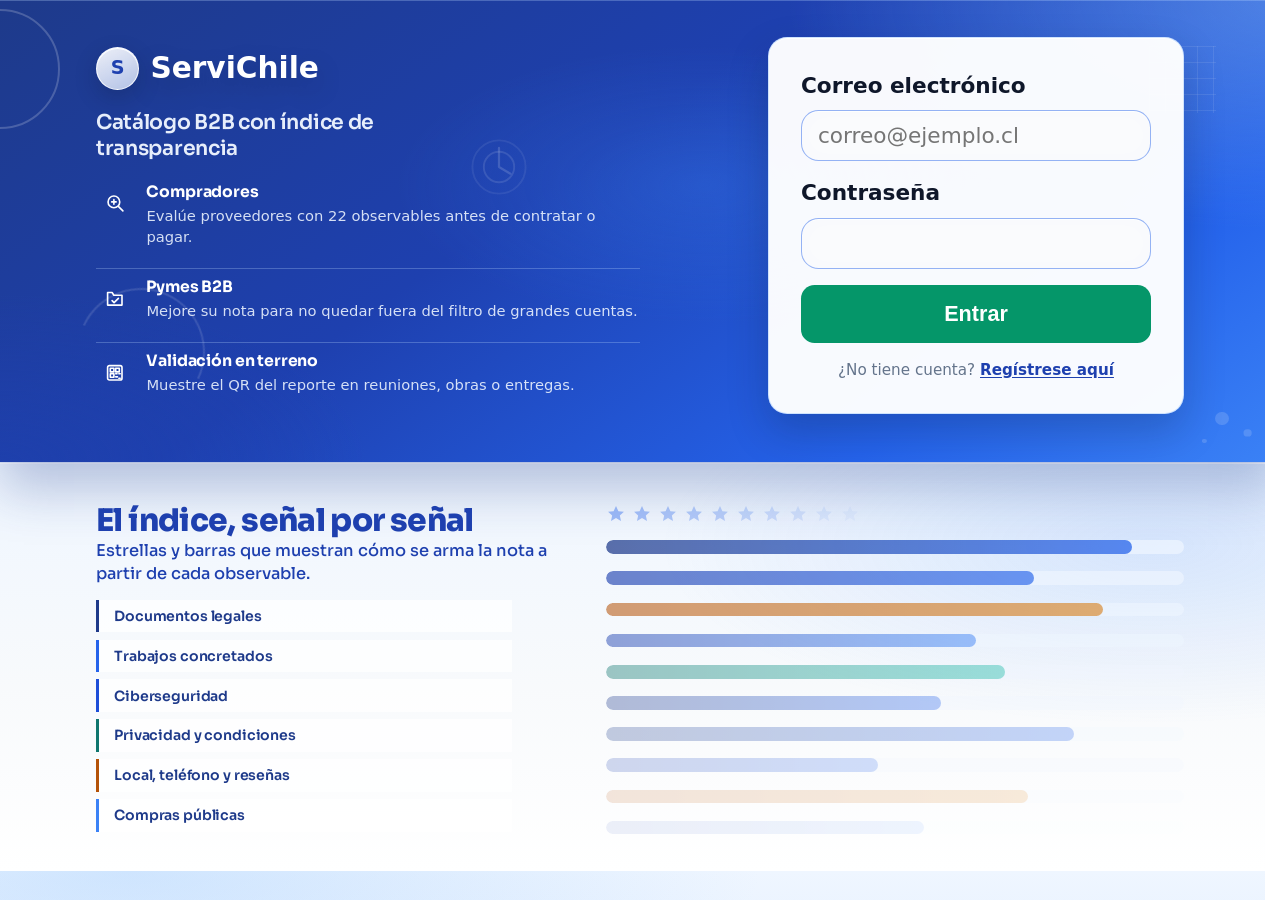
==== commit 2bfa4cb8: "Sincronizar monorepo con el estado local de pwa2. Alinea frontend (ficha/oferta/estilos) y backend (" ====
--- a/servichile-frontend/index.html
+++ b/servichile-frontend/index.html
@@ -9,7 +9,7 @@
   <meta name="servichile-api-base" content="">
   <title>ServiChile</title>
   <script>
-    window.SERVICHILE_APP_VERSION = '226';
+    window.SERVICHILE_APP_VERSION = '228';
     (function () {
       try {
         var raw = sessionStorage.getItem('servichile.session');
@@ -32,7 +32,7 @@
   <link rel="preconnect" href="https://fonts.googleapis.com">
   <link rel="preconnect" href="https://fonts.gstatic.com" crossorigin>
   <link href="https://fonts.googleapis.com/css2?family=Sora:wght@500;700;800&display=swap" rel="stylesheet">
-  <link rel="stylesheet" href="css/styles.css?v=293">
+  <link rel="stylesheet" href="css/styles.css?v=295">
 </head>
 <body>
   <div id="authGate" class="auth">
--- a/servichile-frontend/css/styles.css
+++ b/servichile-frontend/css/styles.css
@@ -3234,6 +3234,21 @@
   width: auto;
 }
 
+.perfil-empresa__form-status {
+  margin: var(--space-xs) 0 0;
+  min-height: 0;
+  color: var(--color-text-muted, #64748b);
+}
+
+.perfil-empresa__form-status:empty {
+  display: none;
+  margin: 0;
+}
+
+.perfil-empresa__form-status--error {
+  color: var(--color-danger, #b91c1c);
+}
+
 .perfil-empresa__resultados {
   display: grid;
   gap: 0.5rem;
@@ -5436,6 +5451,11 @@
   border: 2px solid currentColor;
   border-radius: 50%;
   opacity: 0.7;
+}
+
+.auth__hero .auth-fig--ring.auth-fig--tl {
+  top: 2%;
+  left: -3.75rem;
 }
 
 .auth-fig--dot {
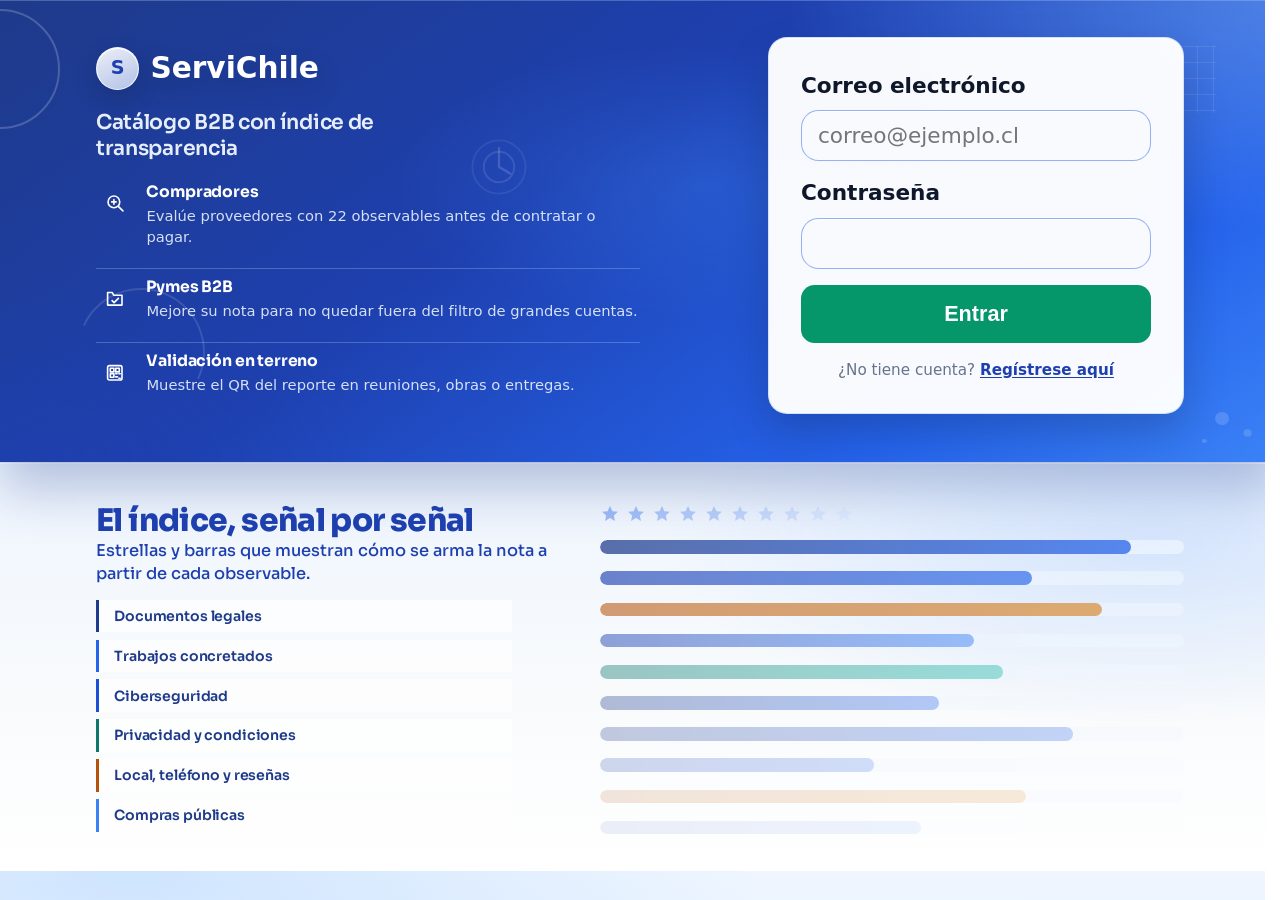
==== commit eebff218: "Partir CSS por vistas y trocear modulos grandes del front." ====
--- a/servichile-frontend/index.html
+++ b/servichile-frontend/index.html
@@ -32,7 +32,7 @@
   <link rel="preconnect" href="https://fonts.googleapis.com">
   <link rel="preconnect" href="https://fonts.gstatic.com" crossorigin>
   <link href="https://fonts.googleapis.com/css2?family=Sora:wght@500;700;800&display=swap" rel="stylesheet">
-  <link rel="stylesheet" href="css/styles.css?v=295">
+  <link rel="stylesheet" href="css/styles.css?v=296">
 </head>
 <body>
   <div id="authGate" class="auth">
@@ -657,7 +657,13 @@
 </script>
   <script defer src="js/modules/progreso-cuenta.js?v=225">
 </script>
-  <script defer src="js/modules/market-monetizacion.js?v=219">
+  <script defer src="js/modules/market-monetizacion-catalogo.js?v=220">
+</script>
+  <script defer src="js/modules/market-monetizacion-checkout.js?v=220">
+</script>
+  <script defer src="js/modules/market-monetizacion-entrega.js?v=220">
+</script>
+  <script defer src="js/modules/market-monetizacion.js?v=220">
 </script>
   <script defer src="js/modules/market-pago-store.js?v=218">
 </script>
--- a/servichile-frontend/css/styles.css
+++ b/servichile-frontend/css/styles.css
@@ -1,3 +1,8 @@
+/* ServiChile — estilos base. Vistas: auth.css, market.css, reporte.css */
+@import url("auth.css");
+@import url("market.css");
+@import url("reporte.css");
+
 :root {
   --page-pad: var(--space-lg);
   --content-width: 72rem;
@@ -551,28 +556,10 @@
   outline: none;
 }
 
-.auth {
-  position: fixed;
-  inset: 0;
-  z-index: 2000;
-  display: block;
-  overflow-x: hidden;
-  overflow-y: auto;
-  background-color: var(--color-bg);
-}
-
 .auth__cuerpo {
   display: block;
   min-height: 0;
   overflow: visible;
-}
-
-.auth > .app-footer {
-  margin-top: 0;
-}
-
-.auth[hidden] {
-  display: none;
 }
 
 html.boot-authed #authGate:not([hidden]) {
@@ -618,14 +605,6 @@
   pointer-events: none;
   z-index: 0;
   color: rgba(255, 255, 255, 0.28);
-}
-
-.auth-fig--hero-mid {
-  top: 28%;
-  left: 36%;
-  width: 8rem;
-  height: 8rem;
-  opacity: 0.28;
 }
 
 .auth__hero .auth__columna {
@@ -1317,155 +1296,10 @@
   background: transparent;
 }
 
-.market-skyline {
-  --skyline-top: 0rem;
-  position: fixed;
-  left: 0;
-  right: 0;
-  top: var(--skyline-top);
-  bottom: 0;
-  z-index: 0;
-  display: flex;
-  align-items: flex-end;
-  justify-content: center;
-  flex-wrap: nowrap;
-  gap: 0;
-  height: auto;
-  max-height: calc(100vh - var(--skyline-top));
-  padding: 0 4px;
-  pointer-events: none;
-  opacity: 0.1;
-  clip-path: inset(0 0 0 0);
-}
-
-.market-skyline[hidden],
-body.is-login .market-skyline {
-  display: none !important;
-}
-
-body:has(> .app-header:not([hidden])) .market-skyline,
-html.boot-authed .market-skyline {
-  --skyline-top: 7.5rem;
-}
-
-@media (min-width: 40rem) {
-  body:has(> .app-header:not([hidden])) .market-skyline,
-  html.boot-authed .market-skyline {
-    --skyline-top: 6.75rem;
-  }
-}
-
 .legal,
 .onboarding {
   position: relative;
   z-index: 1;
-}
-
-.market-skyline span {
-  display: block;
-  position: relative;
-  flex: 0 0 auto;
-  background: linear-gradient(180deg, #93c5fd 0%, #3b82f6 45%, #1e40af 100%);
-  border-radius: 2px 2px 0 0;
-  margin-right: 4px;
-}
-
-.market-skyline span::before {
-  content: '';
-  position: absolute;
-  inset: 10% 16% auto;
-  height: 60%;
-  background-image:
-    repeating-linear-gradient(
-      to bottom,
-      rgba(255, 255, 255, 0.4) 0 2px,
-      transparent 2px 9px
-    ),
-    repeating-linear-gradient(
-      to right,
-      rgba(255, 255, 255, 0.3) 0 2px,
-      transparent 2px 8px
-    );
-  opacity: 0.5;
-  pointer-events: none;
-}
-
-.market-skyline span:nth-child(6n + 1) {
-  background: linear-gradient(180deg, #bfdbfe 0%, #60a5fa 42%, #1d4ed8 100%);
-}
-
-.market-skyline span:nth-child(6n + 2) {
-  background: linear-gradient(180deg, #93c5fd 0%, #2563eb 48%, #1e3a8a 100%);
-}
-
-.market-skyline span:nth-child(6n + 3) {
-  background: linear-gradient(180deg, #dbeafe 0%, #3b82f6 40%, #1e40af 100%);
-}
-
-.market-skyline span:nth-child(6n + 4) {
-  background: linear-gradient(180deg, #60a5fa 0%, #1d4ed8 50%, #172554 100%);
-}
-
-.market-skyline span:nth-child(6n + 5) {
-  background: linear-gradient(180deg, #a5b4fc 0%, #3b82f6 45%, #1e3a8a 100%);
-}
-
-.market-skyline span:nth-child(6n) {
-  background: linear-gradient(180deg, #7dd3fc 0%, #2563eb 46%, #1e40af 100%);
-}
-
-.market-skyline span:nth-child(1) { width: 22px; height: 22%; margin-right: 13px; }
-.market-skyline span:nth-child(2) { width: 78px; height: 78%; margin-right: 2px; }
-.market-skyline span:nth-child(3) { width: 31px; height: 44%; margin-right: 17px; }
-.market-skyline span:nth-child(4) { width: 112px; height: 98%; margin-right: 1px; border-radius: 7px 1px 0 0; }
-.market-skyline span:nth-child(5) { width: 18px; height: 30%; margin-right: 9px; }
-.market-skyline span:nth-child(6) { width: 64px; height: 64%; margin-right: 4px; }
-.market-skyline span:nth-child(7) { width: 43px; height: 18%; margin-right: 21px; opacity: 0.72; }
-.market-skyline span:nth-child(8) { width: 97px; height: 91%; margin-right: 2px; }
-.market-skyline span:nth-child(9) { width: 27px; height: 52%; margin-right: 11px; }
-.market-skyline span:nth-child(10) { width: 129px; height: 100%; margin-right: 3px; border-radius: 2px 8px 0 0; }
-.market-skyline span:nth-child(11) { width: 36px; height: 38%; margin-right: 15px; }
-.market-skyline span:nth-child(12) { width: 71px; height: 84%; margin-right: 1px; }
-.market-skyline span:nth-child(13) { width: 15px; height: 26%; margin-right: 8px; }
-.market-skyline span:nth-child(14) { width: 88px; height: 70%; margin-right: 5px; border-radius: 0; }
-.market-skyline span:nth-child(15) { width: 49px; height: 47%; margin-right: 19px; }
-.market-skyline span:nth-child(16) { width: 104px; height: 96%; margin-right: 2px; }
-.market-skyline span:nth-child(17) { width: 24px; height: 34%; margin-right: 12px; }
-.market-skyline span:nth-child(18) { width: 57px; height: 58%; margin-right: 6px; }
-.market-skyline span:nth-child(19) { width: 33px; height: 15%; margin-right: 16px; opacity: 0.68; }
-.market-skyline span:nth-child(20) { width: 119px; height: 88%; margin-right: 1px; border-radius: 5px 0 0 0; }
-.market-skyline span:nth-child(21) { width: 41px; height: 51%; margin-right: 10px; }
-.market-skyline span:nth-child(22) { width: 20px; height: 40%; margin-right: 14px; }
-.market-skyline span:nth-child(23) { width: 93px; height: 76%; margin-right: 3px; }
-.market-skyline span:nth-child(24) { width: 62px; height: 28%; margin-right: 18px; }
-.market-skyline span:nth-child(25) { width: 136px; height: 100%; margin-right: 2px; border-radius: 1px 6px 0 0; }
-.market-skyline span:nth-child(26) { width: 29px; height: 42%; margin-right: 7px; }
-.market-skyline span:nth-child(27) { width: 81px; height: 81%; margin-right: 4px; }
-.market-skyline span:nth-child(28) { width: 17px; height: 20%; margin-right: 20px; opacity: 0.7; }
-.market-skyline span:nth-child(29) { width: 108px; height: 93%; margin-right: 1px; }
-.market-skyline span:nth-child(30) { width: 46px; height: 48%; margin-right: 0; }
-
-.market,
-.market-detalle {
-  position: relative;
-  z-index: 1;
-}
-
-.market {
-  --market-accent: var(--color-primary);
-  --market-action: var(--color-primary);
-  --market-warn: var(--color-accent);
-  --market-stroke: var(--stroke);
-  --glass-fill: rgba(248, 250, 252, 0.72);
-  --glass-fill-strong: rgba(248, 250, 252, 0.86);
-  --glass-border: rgba(255, 255, 255, 0.72);
-  --glass-edge: rgba(147, 197, 253, 0.45);
-  --glass-blur: blur(18px) saturate(1.4);
-  --glass-shadow:
-    inset 0 1px 0 rgba(255, 255, 255, 0.9),
-    inset 0 -1px 0 rgba(37, 99, 235, 0.05),
-    0 12px 32px rgba(15, 23, 42, 0.08),
-    0 2px 8px rgba(37, 99, 235, 0.07);
 }
 
 .market__head {
@@ -1837,13 +1671,6 @@
   object-fit: cover;
 }
 
-.market__foto--rota,
-.market-detalle__foto--rota {
-  background:
-    linear-gradient(135deg, rgba(15, 23, 42, 0.06), rgba(15, 23, 42, 0.14));
-  min-height: 4.5rem;
-}
-
 .market__card-body {
   display: flex;
   flex-direction: column;
@@ -2033,23 +1860,6 @@
   }
 }
 
-.market-detalle__aviso-nivel {
-  margin: 0;
-  padding: var(--space-sm) var(--space-md);
-  font-size: 0.95rem;
-  font-weight: 700;
-  color: #7a3200;
-  background: #fff1e3;
-  border-left: 3px solid var(--color-accent);
-}
-
-.market-detalle__descargo {
-  margin: 0;
-  font-size: 0.8rem;
-  color: var(--color-muted);
-  line-height: 1.4;
-}
-
 .indice-desglose {
   display: grid;
   gap: var(--space-sm);
@@ -2375,11 +2185,6 @@
 .indice-desglose__razon-texto {
   flex: 1 1 auto;
   min-width: 0;
-}
-
-.reporte-doc__indice .indice-desglose__razones--incidentes,
-.reporte-doc__indice .indice-desglose__razones--resenas {
-  break-inside: avoid;
 }
 
 .market__card-score {
@@ -2497,200 +2302,6 @@
   }
 }
 
-.market-detalle {
-  display: grid;
-  gap: var(--space-md);
-  width: 100%;
-  max-width: none;
-}
-
-.market-detalle__cuerpo {
-  display: grid;
-  gap: var(--space-md);
-  align-items: start;
-}
-
-.market-detalle__sticky {
-  display: grid;
-  gap: var(--space-sm);
-}
-
-@media (min-width: 960px) {
-  .market-detalle__cuerpo {
-    grid-template-columns: minmax(0, 1fr) minmax(22rem, 26rem);
-  }
-
-  .market-detalle__col--paywall {
-    align-self: start;
-  }
-
-  .market-detalle__sticky {
-    position: sticky;
-    top: 0.75rem;
-  }
-}
-
-.market-detalle__cta-contacto {
-  display: grid;
-  gap: 0.2rem;
-  width: 100%;
-  min-height: 3.5rem;
-  padding: 0.9rem 1rem;
-  border: none;
-  border-radius: var(--radius);
-  background: linear-gradient(135deg, #0f766e 0%, #0d9488 48%, #14b8a6 100%);
-  color: #fff;
-  font: inherit;
-  font-weight: 800;
-  text-align: center;
-  cursor: pointer;
-  box-shadow: 0 8px 22px rgba(13, 148, 136, 0.35);
-  transition: transform 0.15s ease, filter 0.15s ease, box-shadow 0.15s ease;
-}
-
-.market-detalle__cta-contacto:hover,
-.market-detalle__cta-contacto:focus-visible {
-  filter: brightness(1.05);
-  transform: translateY(-1px);
-  box-shadow: 0 10px 26px rgba(13, 148, 136, 0.42);
-  outline: none;
-}
-
-.market-detalle__cta-contacto:active {
-  transform: translateY(0);
-}
-
-.market-detalle__cta-contacto--bloqueado {
-  background: linear-gradient(135deg, #b45309 0%, #d97706 100%);
-  box-shadow: 0 8px 22px rgba(217, 119, 6, 0.28);
-}
-
-.market-detalle__cta-label {
-  font-size: 1.02rem;
-  line-height: 1.2;
-}
-
-.market-detalle__cta-hint {
-  font-size: 0.78rem;
-  font-weight: 600;
-  opacity: 0.92;
-  line-height: 1.25;
-}
-
-.market-detalle__cta-status:empty {
-  display: none;
-}
-
-.market-detalle[hidden] {
-  display: none;
-}
-
-.market-detalle__volver {
-  justify-self: start;
-  min-height: var(--touch-min);
-  padding: 0 var(--space-md);
-  font-size: var(--font-size-base);
-  font-weight: 700;
-  color: var(--color-primary);
-  background: transparent;
-  border: 2px solid var(--color-primary);
-  border-radius: var(--radius);
-  cursor: pointer;
-}
-
-.market-detalle__media {
-  overflow: hidden;
-  border-radius: var(--radius);
-  background: var(--color-secondary);
-}
-
-.market-detalle__foto {
-  display: block;
-  width: 100%;
-  aspect-ratio: 16 / 9;
-  max-height: 14rem;
-  object-fit: cover;
-}
-
-.market-detalle__chips {
-  display: flex;
-  flex-wrap: wrap;
-  gap: var(--space-xs);
-}
-
-.market-detalle__dir {
-  margin: 0;
-  color: var(--color-muted);
-  font-size: 0.95rem;
-}
-
-.market-detalle__subtitulo {
-  margin: var(--space-sm) 0 0;
-  font-size: var(--font-size-base);
-  color: var(--color-primary);
-}
-
-.market-detalle__datos {
-  display: grid;
-  gap: 0;
-  margin: var(--space-sm) 0 10px;
-  border: 1px solid var(--market-stroke, var(--color-border));
-  border-radius: 0.75rem;
-  overflow: hidden;
-  background: var(--glass-fill-strong);
-  box-shadow: var(--glass-shadow);
-}
-
-.market-detalle__fila {
-  display: grid;
-  grid-template-columns: minmax(7.5rem, 9.5rem) minmax(0, 1fr);
-  gap: var(--space-sm);
-  align-items: start;
-  padding: 0.65rem 0.85rem;
-  border-top: 1px solid var(--color-border);
-}
-
-.market-detalle__fila:first-child {
-  border-top: none;
-}
-
-.market-detalle__datos dt {
-  margin: 0;
-  padding-top: 0.1rem;
-  font-size: 0.72rem;
-  font-weight: 700;
-  letter-spacing: 0.03em;
-  text-transform: uppercase;
-  color: var(--color-muted);
-  line-height: 1.35;
-}
-
-.market-detalle__datos dd {
-  margin: 0;
-  min-width: 0;
-  font-weight: 600;
-  color: var(--color-text);
-  line-height: 1.45;
-  overflow-wrap: anywhere;
-}
-
-@media (max-width: 28rem) {
-  .market-detalle__fila {
-    grid-template-columns: 1fr;
-    gap: 0.2rem;
-  }
-}
-
-.market-detalle .market__cta {
-  width: 100%;
-  min-height: var(--touch-min);
-  font-size: var(--font-size-base);
-}
-
-.market-detalle__tip-qr {
-  margin: 0;
-}
-
 .perfil-danger {
   width: 100%;
   min-height: var(--touch-min);
@@ -2974,19 +2585,6 @@
 .field__input[aria-invalid='true'] {
   border-color: var(--color-error, #dc2626);
   outline-color: var(--color-error, #dc2626);
-}
-
-.perfil-empresa {
-  display: grid;
-  gap: var(--space-sm);
-}
-
-.perfil-empresa > .section-heading {
-  margin: 0;
-}
-
-.perfil-empresa > .section-lead {
-  margin: 0;
 }
 
 .perfil-empresa__valor {
@@ -3075,25 +2673,6 @@
     inset 0 1px 0 #ffffff,
     0 0 0 3px rgba(255, 255, 255, 0.35),
     0 8px 18px rgba(15, 23, 42, 0.2);
-}
-
-.perfil-empresa > .section-heading,
-.perfil-empresa > .section-lead {
-  color: inherit;
-}
-
-.perfil-empresa > .section-heading {
-  font-family: 'Sora', Arial, Helvetica, sans-serif;
-  font-size: 1.05rem;
-  font-weight: 800;
-  letter-spacing: -0.02em;
-  color: var(--color-primary-dark);
-  -webkit-text-fill-color: var(--color-primary-dark);
-  background: none;
-}
-
-.perfil-empresa > .section-lead {
-  color: #1e40af;
 }
 
 .perfil-empresa__panel {
@@ -3617,427 +3196,6 @@
 
 #verifyView > .section-heading {
   margin-bottom: 0.2rem;
-}
-
-.reporte-qr-raiz,
-.reporte-qr {
-  display: grid;
-  gap: var(--space-sm);
-}
-
-.reporte-qr__acciones {
-  display: flex;
-  flex-wrap: wrap;
-  gap: var(--space-sm);
-}
-
-.reporte-qr__acciones .submit-btn {
-  width: auto;
-  min-width: 12rem;
-}
-
-body.reporte-qr-modal-open {
-  overflow: hidden;
-}
-
-.reporte-qr-modal {
-  position: fixed;
-  inset: 0;
-  z-index: 80;
-  display: grid;
-  place-items: end center;
-  padding: var(--space-md);
-  background: rgba(15, 23, 42, 0.45);
-}
-
-.reporte-qr-modal[hidden] {
-  display: none !important;
-}
-
-.reporte-qr-modal__dialog {
-  width: min(100%, 34rem);
-  max-height: min(92vh, 44rem);
-  overflow: auto;
-  border-radius: var(--radius) var(--radius) 0 0;
-  background: var(--glass-fill);
-  box-shadow:
-    var(--glass-shadow),
-    0 -8px 32px rgba(15, 23, 42, 0.18);
-  backdrop-filter: var(--glass-blur);
-  -webkit-backdrop-filter: var(--glass-blur);
-}
-
-.reporte-qr-modal__head {
-  display: flex;
-  align-items: flex-start;
-  justify-content: space-between;
-  gap: var(--space-sm);
-  padding: var(--space-md);
-  border-bottom: 1px solid var(--color-secondary-strong);
-  background: var(--color-secondary);
-  position: sticky;
-  top: 0;
-  z-index: 1;
-}
-
-.reporte-qr-modal__head-text {
-  display: grid;
-  gap: 0.2rem;
-}
-
-.reporte-qr-modal__titulo {
-  margin: 0;
-  font-size: 1.1rem;
-  color: var(--color-primary-dark);
-}
-
-.reporte-qr-modal__lead {
-  margin: 0;
-  font-size: 0.9rem;
-  color: var(--color-muted);
-  line-height: 1.4;
-}
-
-.reporte-qr-modal__cerrar {
-  flex: 0 0 auto;
-  width: 2.5rem;
-  height: 2.5rem;
-  border: 0;
-  border-radius: var(--radius-sm);
-  background: transparent;
-  color: var(--color-text);
-  font-size: 1.6rem;
-  line-height: 1;
-  cursor: pointer;
-}
-
-.reporte-qr-modal__cerrar:hover,
-.reporte-qr-modal__cerrar:focus-visible {
-  background: rgba(37, 99, 235, 0.12);
-}
-
-.reporte-qr-modal__body {
-  padding: var(--space-md);
-}
-
-.reporte-qr-modal__body .reporte-qr__lector {
-  margin: 0;
-  padding: 0;
-  border: 0;
-  background: transparent;
-  box-shadow: none;
-}
-
-@media (min-width: 40rem) {
-  .reporte-qr-modal {
-    place-items: center;
-  }
-
-  .reporte-qr-modal__dialog {
-    border-radius: var(--radius);
-    max-height: min(88vh, 40rem);
-  }
-}
-
-.reporte-qr > .section-lead {
-  margin: 0;
-
-  margin-bottom: 0.15rem;
-}
-
-.reporte-qr > .status-text {
-  margin: 0;
-  min-height: 0;
-  font-size: var(--font-size-base);
-}
-
-.reporte-qr > .status-text:empty {
-  display: none;
-}
-
-.reporte-qr__carnet {
-  overflow: hidden;
-  border: 1px solid var(--color-border);
-  border-radius: var(--radius);
-  background: var(--glass-fill);
-  box-shadow:
-    var(--glass-shadow),
-    0 8px 24px rgba(15, 76, 129, 0.08);
-  backdrop-filter: var(--glass-blur);
-  -webkit-backdrop-filter: var(--glass-blur);
-}
-
-.reporte-qr__cabezal {
-  display: flex;
-  align-items: baseline;
-  justify-content: space-between;
-  gap: var(--space-sm);
-  padding: var(--space-sm) var(--space-md);
-  color: #fff;
-  background: linear-gradient(135deg, var(--color-primary-dark) 0%, var(--color-primary) 55%, var(--color-primary-light) 100%);
-}
-
-.reporte-qr__marca {
-  margin: 0;
-  font-size: 1rem;
-  font-weight: 700;
-  letter-spacing: 0.04em;
-}
-
-.reporte-qr__sub {
-  margin: 0;
-  font-size: 0.85rem;
-  opacity: 0.92;
-}
-
-.reporte-qr__cuerpo {
-  display: grid;
-  grid-template-columns: minmax(8.5rem, 11rem) 1fr;
-  gap: var(--space-md);
-  align-items: start;
-  padding: var(--space-md);
-}
-
-.reporte-qr__qr {
-  display: grid;
-  gap: var(--space-sm);
-  justify-items: center;
-}
-
-.reporte-qr__frame {
-  display: grid;
-  place-items: center;
-  box-sizing: border-box;
-  width: 100%;
-  max-width: 11rem;
-  aspect-ratio: 1;
-  padding: var(--space-xs);
-  border: 1px solid var(--color-border);
-  border-radius: var(--radius-sm);
-  background: #fff;
-}
-
-.reporte-qr__frame img,
-.reporte-qr__frame canvas {
-  display: block;
-  width: 100%;
-  height: auto;
-  max-width: 100%;
-  aspect-ratio: 1;
-}
-
-.reporte-qr__token {
-  display: inline-block;
-  width: max-content;
-  max-width: none;
-  padding: 0.3rem 0.55rem;
-  font-size: 0.7rem;
-  line-height: 1.2;
-  text-align: center;
-  white-space: nowrap;
-  color: var(--color-primary);
-  background: var(--color-secondary);
-  border-radius: var(--radius-sm);
-}
-
-.reporte-qr__lector {
-  display: grid;
-  gap: var(--space-sm);
-  padding: var(--space-md);
-  border: 1px solid var(--color-border);
-  border-radius: var(--radius);
-  background: var(--glass-fill);
-  box-shadow: var(--glass-shadow);
-  backdrop-filter: var(--glass-blur);
-  -webkit-backdrop-filter: var(--glass-blur);
-}
-
-.reporte-qr__lector-titulo {
-  margin: 0;
-  font-size: 1.05rem;
-  color: var(--color-text);
-}
-
-.reporte-qr__lector-ayuda {
-  margin: 0;
-  font-size: 0.9rem;
-  color: var(--color-muted);
-}
-
-.reporte-qr__cam-btn {
-  display: inline-flex;
-  align-items: center;
-  justify-content: center;
-  gap: 0.65rem;
-  width: 100%;
-  min-height: 3.25rem;
-  padding: 0.85rem 1.1rem;
-  border: none;
-  border-radius: var(--radius);
-  font-size: 1.05rem;
-  font-weight: 700;
-  color: #fff;
-  background: var(--color-primary);
-  box-shadow: 0 8px 18px rgba(37, 99, 235, 0.28);
-  cursor: pointer;
-}
-
-.reporte-qr__cam-btn:hover,
-.reporte-qr__cam-btn:focus-visible {
-  background: var(--color-primary-dark);
-  outline: none;
-}
-
-.reporte-qr__cam-btn--activo {
-  background: #b91c1c;
-  box-shadow: 0 8px 18px rgba(185, 28, 28, 0.25);
-}
-
-.reporte-qr__cam-btn--activo:hover,
-.reporte-qr__cam-btn--activo:focus-visible {
-  background: #991b1b;
-}
-
-.reporte-qr__cam-icon {
-  width: 1.35rem;
-  height: 1.35rem;
-  flex: 0 0 auto;
-}
-
-.reporte-qr__lector-acciones {
-  display: flex;
-  flex-wrap: wrap;
-  gap: var(--space-sm);
-  align-items: center;
-}
-
-.reporte-qr__file {
-  display: inline-flex;
-  align-items: center;
-  justify-content: center;
-  width: 100%;
-  min-height: 2.5rem;
-  padding: 0.55rem 1rem;
-  font-weight: 600;
-  color: var(--color-primary);
-  background: var(--color-secondary);
-  border: 1px solid var(--color-border);
-  border-radius: var(--radius-sm);
-  cursor: pointer;
-}
-
-.reporte-qr__video-wrap {
-  position: relative;
-  overflow: hidden;
-  border-radius: var(--radius-sm);
-  background: #0f172a;
-  aspect-ratio: 3 / 4;
-  max-height: 22rem;
-}
-
-.reporte-qr__video-wrap video {
-  display: block;
-  width: 100%;
-  height: 100%;
-  object-fit: cover;
-}
-
-.reporte-qr__mira {
-  position: absolute;
-  inset: 18% 16%;
-  border: 2px solid rgba(255, 255, 255, 0.92);
-  border-radius: 0.75rem;
-  box-shadow: 0 0 0 999px rgba(15, 23, 42, 0.35);
-  pointer-events: none;
-}
-
-.reporte-qr__video-hint {
-  position: absolute;
-  left: 0;
-  right: 0;
-  bottom: 0.75rem;
-  margin: 0;
-  padding: 0 0.75rem;
-  text-align: center;
-  font-size: 0.85rem;
-  font-weight: 600;
-  color: #fff;
-  text-shadow: 0 1px 3px rgba(0, 0, 0, 0.55);
-  pointer-events: none;
-}
-
-.reporte-qr__pegar {
-  display: grid;
-  gap: var(--space-xs);
-}
-
-.reporte-qr__resultado {
-  display: grid;
-  gap: var(--space-sm);
-}
-
-.reporte-qr__datos {
-  display: grid;
-  grid-template-columns: max-content 1fr;
-  column-gap: var(--space-md);
-  row-gap: 0.65rem;
-  align-items: center;
-  margin: 0;
-  min-width: 0;
-  width: 100%;
-}
-
-.reporte-qr__datos dt,
-.reporte-qr__datos dd {
-  margin: 0;
-  padding: 0;
-  line-height: 1.35;
-  min-height: 1.35em;
-  display: flex;
-  align-items: center;
-}
-
-.reporte-qr__datos dt {
-  font-size: 0.8rem;
-  font-weight: 700;
-  letter-spacing: 0.03em;
-  text-transform: uppercase;
-  color: var(--color-muted);
-}
-
-.reporte-qr__datos dd {
-  font-size: 0.95rem;
-  font-weight: 600;
-  color: var(--color-text);
-  overflow-wrap: anywhere;
-}
-
-.reporte-qr__pie {
-  display: flex;
-  flex-wrap: wrap;
-  align-items: center;
-  gap: var(--space-sm);
-  padding: var(--space-sm) var(--space-md);
-  font-size: 0.85rem;
-  color: var(--color-muted);
-  background: var(--color-secondary);
-  border-top: 1px solid var(--color-border);
-}
-
-@media (max-width: 36rem) {
-  .reporte-qr__cuerpo {
-    grid-template-columns: 1fr;
-    justify-items: center;
-  }
-
-  .reporte-qr__datos {
-    width: 100%;
-  }
-
-  .reporte-qr__cabezal {
-    flex-direction: column;
-    align-items: flex-start;
-  }
 }
 
 .confianza {
@@ -5071,146 +4229,6 @@
   color: var(--color-accent);
 }
 
-.auth-flow__heading {
-  margin: 0 0 calc(var(--space-xl) * 1.15);
-  text-align: center;
-  font-size: clamp(1.55rem, 3.5vw, 2.05rem);
-  font-weight: 700;
-  letter-spacing: 0.02em;
-  color: var(--color-primary-dark);
-}
-
-.auth-flow {
-  --flow-ink: var(--color-primary-dark);
-  --flow-pin-w: 3.9rem;
-  --flow-pin-h: 5.2rem;
-  --flow-pin-center: calc(21 / 64 * var(--flow-pin-h));
-  --flow-gap: var(--space-xl);
-  position: relative;
-  display: grid;
-  grid-template-columns: 1fr;
-  gap: var(--flow-gap);
-  margin: 0;
-  padding: 0;
-  list-style: none;
-}
-
-.auth-flow__step {
-  position: relative;
-  z-index: 1;
-  display: flex;
-  flex-direction: column;
-  align-items: center;
-  text-align: center;
-  max-width: 20rem;
-  margin: 0 auto;
-}
-
-.auth-flow__pin {
-  position: relative;
-  z-index: 2;
-  width: var(--flow-pin-w);
-  height: var(--flow-pin-h);
-  color: var(--flow-ink);
-  margin-bottom: 0.65rem;
-}
-
-.auth-flow__pin-shape {
-  display: block;
-  width: 100%;
-  height: 100%;
-  fill: currentColor;
-}
-
-.auth-flow__pin-icon {
-  position: absolute;
-  top: 0.62rem;
-  left: 50%;
-  display: flex;
-  align-items: center;
-  justify-content: center;
-  width: 1.85rem;
-  height: 1.85rem;
-  color: #fff;
-  transform: translateX(-50%);
-}
-
-.auth-flow__pin-icon svg {
-  width: 100%;
-  height: 100%;
-}
-
-.auth-flow__num {
-  display: inline-flex;
-  align-items: center;
-  justify-content: center;
-  width: 2.5rem;
-  height: 2.5rem;
-  margin-bottom: var(--space-sm);
-  border-radius: 999px;
-  background: var(--flow-ink);
-  color: #fff;
-  font-size: 1.12rem;
-  font-weight: 700;
-  line-height: 1;
-}
-
-.auth-flow__title {
-  margin: 0 0 var(--space-xs);
-  font-size: clamp(1.1rem, 2.2vw, 1.28rem);
-  font-weight: 700;
-  color: var(--flow-ink);
-}
-
-.auth-flow__text {
-  margin: 0;
-  color: var(--flow-ink);
-  font-size: clamp(0.95rem, 1.6vw, 1.05rem);
-  line-height: 1.48;
-  opacity: 0.88;
-}
-
-@media (min-width: 48rem) {
-  .auth-flow {
-    --flow-gap: var(--space-xl);
-    grid-template-columns: repeat(3, minmax(0, 1fr));
-  }
-
-  .auth-flow__step {
-    max-width: none;
-    margin: 0;
-    padding: 0 0.25rem;
-  }
-
-  .auth-flow__step:not(:last-child)::before {
-    content: "";
-    position: absolute;
-    z-index: 0;
-    top: var(--flow-pin-center);
-    left: 50%;
-    width: calc(100% + var(--flow-gap));
-    height: 2.5px;
-    background: var(--flow-ink);
-    transform: translateY(-50%);
-    pointer-events: none;
-  }
-
-  .auth-flow__step:not(:last-child)::after {
-    content: "";
-    position: absolute;
-    z-index: 1;
-    top: var(--flow-pin-center);
-    left: calc(50% + (100% + var(--flow-gap)) / 2);
-    width: 10px;
-    height: 10px;
-    margin: -5px 0 0;
-    border-radius: 50%;
-    background: var(--flow-ink);
-    transform: translateX(-50%);
-    pointer-events: none;
-  }
-}
-
 .auth__info {
   position: relative;
   overflow: hidden;
@@ -5273,529 +4291,6 @@
 .auth__info-inner--deal,
 .auth__info-inner--indice-cover {
   gap: 1.35rem;
-}
-
-.auth-info__senales {
-  list-style: none;
-  margin: 0.85rem 0 0;
-  padding: 0;
-  display: grid;
-  gap: 0.45rem;
-  max-width: 26rem;
-}
-
-.auth-info__senal {
-  position: relative;
-  margin: 0;
-  padding: 0.45rem 0.7rem 0.45rem 0.95rem;
-  border-left: 3px solid #2563eb;
-  background: rgba(255, 255, 255, 0.72);
-  font-family: 'Sora', Arial, Helvetica, sans-serif;
-  font-size: 0.88rem;
-  font-weight: 600;
-  letter-spacing: -0.01em;
-  color: #1e3a8a;
-  line-height: 1.3;
-}
-
-.auth-info__senal--docs { border-left-color: #1e3a8a; }
-.auth-info__senal--plataforma { border-left-color: #2563eb; }
-.auth-info__senal--ciber { border-left-color: #1d4ed8; }
-.auth-info__senal--contractual { border-left-color: #0f766e; }
-.auth-info__senal--operativa { border-left-color: #b45309; }
-.auth-info__senal--legal { border-left-color: #3b82f6; }
-
-.auth-cover-index {
-  width: 100%;
-  margin: 0.25rem 0 0;
-  font-family: 'Sora', Arial, Helvetica, sans-serif;
-}
-
-.auth-cover-index__rating {
-  display: flex;
-  align-items: center;
-  margin: 0 0 1rem;
-  opacity: 0.45;
-}
-
-.auth-cover-index__stars {
-  display: inline-flex;
-  align-items: center;
-  gap: 6px;
-}
-
-.auth-cover-index__stars svg {
-  width: 20px;
-  height: 20px;
-  display: block;
-  color: #2563EB;
-}
-
-.auth-cover-index__stars svg:nth-child(1) { opacity: 0.9; }
-.auth-cover-index__stars svg:nth-child(2) { opacity: 0.82; }
-.auth-cover-index__stars svg:nth-child(3) { opacity: 0.74; }
-.auth-cover-index__stars svg:nth-child(4) { opacity: 0.66; }
-.auth-cover-index__stars svg:nth-child(5) { opacity: 0.58; }
-.auth-cover-index__stars svg:nth-child(6) { opacity: 0.48; }
-.auth-cover-index__stars svg:nth-child(7) { opacity: 0.38; }
-.auth-cover-index__stars svg:nth-child(8) { opacity: 0.28; }
-.auth-cover-index__stars svg:nth-child(9) { opacity: 0.18; }
-.auth-cover-index__stars svg:nth-child(10) { opacity: 0.1; }
-
-.auth-cover-index__lista {
-  list-style: none;
-  margin: 0;
-  padding: 0;
-  display: grid;
-  gap: 1.1rem;
-}
-
-.auth-cover-index__lista > .auth-cover-index__item:nth-child(1) { opacity: 0.72; }
-.auth-cover-index__lista > .auth-cover-index__item:nth-child(2) { opacity: 0.64; }
-.auth-cover-index__lista > .auth-cover-index__item:nth-child(3) { opacity: 0.56; }
-.auth-cover-index__lista > .auth-cover-index__item:nth-child(4) { opacity: 0.48; }
-.auth-cover-index__lista > .auth-cover-index__item:nth-child(5) { opacity: 0.4; }
-.auth-cover-index__lista > .auth-cover-index__item:nth-child(6) { opacity: 0.33; }
-.auth-cover-index__lista > .auth-cover-index__item:nth-child(7) { opacity: 0.26; }
-.auth-cover-index__lista > .auth-cover-index__item:nth-child(8) { opacity: 0.2; }
-.auth-cover-index__lista > .auth-cover-index__item:nth-child(9) { opacity: 0.14; }
-.auth-cover-index__lista > .auth-cover-index__item:nth-child(10) { opacity: 0.08; }
-
-.auth-cover-index__pista {
-  height: 0.85rem;
-  border-radius: 999px;
-  background: #EFF6FF;
-  overflow: hidden;
-}
-
-.auth-cover-index__barra {
-  display: block;
-  height: 100%;
-  border-radius: inherit;
-  background: linear-gradient(90deg, #64748b, #94a3b8);
-}
-
-.auth-cover-index__barra--docs {
-  background: linear-gradient(90deg, #1e3a8a, #2563EB);
-}
-
-.auth-cover-index__barra--plataforma {
-  background: linear-gradient(90deg, #1E40AF, #2563EB);
-}
-
-.auth-cover-index__barra--ciber {
-  background: linear-gradient(90deg, #1e3a8a, #2563EB);
-}
-
-.auth-cover-index__barra--contractual {
-  background: linear-gradient(90deg, #0f766e, #14b8a6);
-}
-
-.auth-cover-index__barra--operativa {
-  background: linear-gradient(90deg, #b45309, #D97706);
-}
-
-.auth-cover-index__barra--legal {
-  background: linear-gradient(90deg, #1E40AF, #3B82F6);
-}
-
-.auth-deal {
-  position: relative;
-  width: 100%;
-  max-width: 26rem;
-  margin: 0.55rem auto 0;
-  z-index: 1;
-}
-
-.auth-deal__blob {
-  position: absolute;
-  left: 50%;
-  top: 50%;
-  width: 124%;
-  height: 124%;
-  z-index: 0;
-  pointer-events: none;
-  opacity: 0.88;
-  transform: translate(-50%, -50%);
-}
-
-.auth-deal__blob svg {
-  width: 100%;
-  height: 100%;
-  display: block;
-}
-
-.auth-deal__frame {
-  position: relative;
-  z-index: 1;
-  width: 100%;
-  display: block;
-}
-
-.auth-info__figs {
-  position: absolute;
-  inset: 0;
-  pointer-events: none;
-  z-index: 0;
-  color: rgba(37, 99, 235, 0.22);
-}
-
-.auth-fig {
-  position: absolute;
-  display: block;
-}
-
-.auth-fig--ring {
-  width: 7.5rem;
-  height: 7.5rem;
-  border: 2px solid currentColor;
-  border-radius: 50%;
-  opacity: 0.7;
-}
-
-.auth__hero .auth-fig--ring.auth-fig--tl {
-  top: 2%;
-  left: -3.75rem;
-}
-
-.auth-fig--dot {
-  width: 0.85rem;
-  height: 0.85rem;
-  border-radius: 50%;
-  background: currentColor;
-  box-shadow:
-    1.6rem 0.9rem 0 -0.18rem currentColor,
-    -1.1rem 1.4rem 0 -0.28rem currentColor;
-  opacity: 0.55;
-}
-
-.auth-fig--slash {
-  width: 4.5rem;
-  height: 2px;
-  background: currentColor;
-  transform: rotate(-32deg);
-  opacity: 0.45;
-  box-shadow: 0 1.1rem 0 currentColor;
-}
-
-.auth-fig--blob {
-  width: 11rem;
-  height: 11rem;
-  border-radius: 62% 38% 48% 52% / 44% 56% 40% 60%;
-  background: currentColor;
-  opacity: 0.12;
-  filter: blur(2px);
-}
-
-.auth-fig--diamond {
-  width: 2.4rem;
-  height: 2.4rem;
-  border: 2px solid currentColor;
-  transform: rotate(45deg);
-  opacity: 0.5;
-}
-
-.auth-fig--grid {
-  width: 4.2rem;
-  height: 4.2rem;
-  background:
-    linear-gradient(currentColor 1.5px, transparent 1.5px) 0 0 / 1rem 1rem,
-    linear-gradient(90deg, currentColor 1.5px, transparent 1.5px) 0 0 / 1rem 1rem;
-  opacity: 0.35;
-}
-
-.auth-fig--arc {
-  width: 8rem;
-  height: 8rem;
-  border: 2px solid currentColor;
-  border-radius: 50%;
-  border-left-color: transparent;
-  border-bottom-color: transparent;
-  opacity: 0.45;
-  transform: rotate(-20deg);
-}
-
-.auth-fig--glyph {
-  width: 4.75rem;
-  height: 4.75rem;
-  opacity: 0.55;
-}
-
-.auth-fig--tl { top: 8%; left: 4%; }
-.auth-fig--tr { top: 10%; right: 5%; }
-.auth-fig--bl { bottom: 10%; left: 6%; }
-.auth-fig--br { bottom: 8%; right: 4%; }
-
-.auth__info--roles .auth-info__figs { color: rgba(37, 99, 235, 0.28); }
-.auth__info--confianza .auth-info__figs { color: rgba(71, 85, 105, 0.28); }
-.auth__ads .auth-info__figs { color: rgba(59, 130, 246, 0.28); }
-
-.auth-info__heading {
-  margin: 0;
-  font-family: 'Sora', var(--font-base);
-  font-size: clamp(1.45rem, 3vw, 1.95rem);
-  font-weight: 800;
-  letter-spacing: -0.02em;
-  color: var(--color-primary-dark);
-  line-height: 1.15;
-}
-
-.auth-info__lead {
-  margin: 0;
-  max-width: 38rem;
-  font-family: 'Sora', Arial, Helvetica, sans-serif;
-  font-size: 1.02rem;
-  font-weight: 500;
-  line-height: 1.45;
-  color: #1e40af;
-}
-
-.auth-info__texto {
-  margin: 0;
-  max-width: 36rem;
-  font-size: 0.95rem;
-  line-height: 1.5;
-  color: #334155;
-}
-
-.auth-info__roles {
-  list-style: none;
-  margin: 0.35rem 0 0;
-  padding: 0;
-  display: grid;
-  gap: 0.85rem;
-}
-
-.auth-info__role {
-  position: relative;
-  padding: 1rem 1.05rem 1.05rem;
-  border: 1px solid rgba(147, 197, 253, 0.55);
-  border-radius: 0.85rem;
-  background: rgba(255, 255, 255, 0.82);
-  box-shadow:
-    inset 0 1px 0 rgba(255, 255, 255, 0.9),
-    0 10px 22px rgba(37, 99, 235, 0.08);
-}
-
-.auth-info__role-icon {
-  display: grid;
-  place-items: center;
-  width: 1.45rem;
-  height: 1.45rem;
-  margin: 0 0 0.55rem;
-  color: var(--color-primary-dark);
-  background: none;
-  box-shadow: none;
-}
-
-.auth-info__role-icon svg {
-  width: 1.35rem;
-  height: 1.35rem;
-}
-
-.auth-info__role:nth-child(2) .auth-info__role-icon,
-.auth-info__role:nth-child(3) .auth-info__role-icon {
-  color: var(--color-primary-dark);
-  background: none;
-  box-shadow: none;
-}
-
-.auth-info__role:nth-child(1) {
-  background:
-    linear-gradient(160deg, rgba(239, 246, 255, 0.95) 0%, rgba(255, 255, 255, 0.88) 100%);
-  box-shadow:
-    inset 0 1px 0 rgba(255, 255, 255, 0.95),
-    0 12px 24px rgba(37, 99, 235, 0.12);
-}
-
-.auth-info__role:nth-child(2) {
-  background:
-    linear-gradient(160deg, rgba(236, 254, 255, 0.95) 0%, rgba(255, 255, 255, 0.88) 100%);
-  box-shadow:
-    inset 0 1px 0 rgba(255, 255, 255, 0.95),
-    0 12px 24px rgba(8, 145, 178, 0.12);
-}
-
-.auth-info__role:nth-child(3) {
-  background:
-    linear-gradient(160deg, rgba(255, 251, 235, 0.96) 0%, rgba(255, 255, 255, 0.88) 100%);
-  box-shadow:
-    inset 0 1px 0 rgba(255, 255, 255, 0.95),
-    0 12px 24px rgba(217, 119, 6, 0.12);
-}
-
-.auth-info__role-titulo {
-  margin: 0 0 0.35rem;
-  font-family: 'Sora', Arial, Helvetica, sans-serif;
-  font-size: 1.02rem;
-  font-weight: 800;
-  letter-spacing: -0.02em;
-  color: var(--color-primary-dark);
-}
-
-.auth-info__role-texto {
-  margin: 0;
-  font-size: 0.92rem;
-  line-height: 1.45;
-  color: #1e40af;
-}
-
-.auth-info__lista {
-  list-style: none;
-  margin: 0.35rem 0 0;
-  padding: 0;
-  display: grid;
-  gap: 0.7rem;
-  color: #1e40af;
-  font-size: 0.95rem;
-  line-height: 1.45;
-}
-
-.auth-info__lista li {
-  display: grid;
-  grid-template-columns: auto minmax(0, 1fr);
-  gap: 0.7rem;
-  align-items: start;
-  padding: 0.75rem 0.85rem;
-  border-radius: 0.8rem;
-  background:
-    linear-gradient(160deg, rgba(239, 246, 255, 0.95) 0%, rgba(255, 255, 255, 0.88) 100%);
-  box-shadow:
-    inset 0 1px 0 rgba(255, 255, 255, 0.9),
-    0 8px 18px rgba(37, 99, 235, 0.08);
-}
-
-.auth-info__lista-icon {
-  display: grid;
-  place-items: center;
-  width: 1.25rem;
-  height: 1.25rem;
-  margin-top: 0.15rem;
-  color: var(--color-primary-dark);
-  background: none;
-  box-shadow: none;
-}
-
-.auth-info__lista-icon svg {
-  width: 1.1rem;
-  height: 1.1rem;
-}
-
-.auth-info__stamp {
-  display: grid;
-  place-items: center;
-  justify-self: start;
-  width: 7.5rem;
-  height: 7.5rem;
-  color: var(--color-primary-dark);
-  opacity: 0.78;
-}
-
-.auth-info__stamp svg {
-  width: 100%;
-  height: 100%;
-}
-
-.auth-info__nota {
-  margin: 0;
-  font-size: 0.9rem;
-  font-weight: 650;
-  color: var(--color-primary-dark);
-}
-
-@media (min-width: 48rem) {
-  .auth-info__roles {
-    grid-template-columns: repeat(3, minmax(0, 1fr));
-    gap: 1rem;
-  }
-
-  .auth__info-inner--cta {
-    grid-template-columns: minmax(0, 1fr) auto;
-    align-items: end;
-    gap: 1.5rem;
-  }
-
-  .auth__info-inner--confianza {
-    grid-template-columns: minmax(0, 1.2fr) auto;
-    align-items: center;
-    gap: 2rem;
-  }
-
-  .auth-deal {
-    max-width: 30rem;
-  }
-
-  .auth__info-inner--indice-cover {
-    grid-template-columns: minmax(0, 0.95fr) minmax(0, 1.15fr);
-    align-items: center;
-    gap: 2rem;
-  }
-
-  .auth-info__stamp {
-    justify-self: end;
-    width: 8.5rem;
-    height: 8.5rem;
-  }
-}
-
-@media (prefers-reduced-motion: no-preference) {
-  .auth__title,
-  .auth__subtitle,
-  .auth__beneficio,
-  .auth__card,
-  .auth__info .auth-info__heading,
-  .auth__info .auth-info__lead,
-  .auth-info__role,
-  .auth-info__senal,
-  .auth-info__lista li,
-  .auth-info__stamp {
-    animation: auth-info-rise 0.55s ease both;
-  }
-
-  .auth__subtitle { animation-delay: 0.05s; }
-  .auth__beneficio:nth-child(1) { animation-delay: 0.1s; }
-  .auth__beneficio:nth-child(2) { animation-delay: 0.16s; }
-  .auth__beneficio:nth-child(3) { animation-delay: 0.22s; }
-  .auth__card { animation-delay: 0.12s; }
-
-  .auth__hero-figs .auth-fig--ring,
-  .auth__hero-figs .auth-fig--arc,
-  .auth-fig--glyph.auth-fig--hero-mid {
-    animation: auth-fig-spin 32s linear infinite;
-  }
-
-  .auth-info__role:nth-child(2),
-  .auth-info__senal:nth-child(2),
-  .auth-info__lista li:nth-child(2) {
-    animation-delay: 0.06s;
-  }
-
-  .auth-info__role:nth-child(3),
-  .auth-info__senal:nth-child(3),
-  .auth-info__lista li:nth-child(3) {
-    animation-delay: 0.12s;
-  }
-
-  .auth-info__senal:nth-child(4) { animation-delay: 0.16s; }
-  .auth-info__senal:nth-child(5) { animation-delay: 0.2s; }
-  .auth-info__senal:nth-child(6) { animation-delay: 0.24s; }
-
-  .auth-fig--ring,
-  .auth-fig--arc {
-    animation: auth-fig-spin 28s linear infinite;
-  }
-
-  .auth-fig--blob {
-    animation: auth-fig-float 7s ease-in-out infinite;
-  }
-
-  .auth-fig--diamond {
-    animation: auth-fig-float-diamond 7s ease-in-out infinite;
-  }
-
-  .auth-info__stamp {
-    animation: auth-fig-float 8s ease-in-out infinite;
-  }
 }
 
 @keyframes auth-fig-spin {
@@ -6037,25 +4532,6 @@
     0 8px 18px rgba(15, 23, 42, 0.22);
 }
 
-.market-detalle__tip-qr {
-  margin: var(--space-sm) 0 0;
-  font-size: 0.88rem;
-  color: var(--color-muted);
-  line-height: 1.4;
-}
-
-.paywall {
-  display: grid;
-  gap: var(--space-sm);
-  padding: var(--space-md);
-  border: 1px solid var(--color-border);
-  border-radius: calc(var(--radius) - 0.1rem);
-  background: var(--glass-fill);
-  box-shadow: var(--glass-shadow);
-  backdrop-filter: var(--glass-blur);
-  -webkit-backdrop-filter: var(--glass-blur);
-}
-
 .paywall__titulo {
   margin: 0;
   font-size: 1.05rem;
@@ -6187,36 +4663,6 @@
   display: none;
 }
 
-body.paywall-modal-open,
-body.checkout-sheet-open {
-  overflow: hidden;
-}
-
-.checkout-sheet {
-  position: fixed;
-  inset: 0;
-  z-index: 90;
-  display: flex;
-  align-items: flex-end;
-  justify-content: center;
-  padding: 0;
-  background: rgba(15, 23, 42, 0.5);
-}
-
-.checkout-sheet__panel {
-  width: min(100%, 26rem);
-  max-height: min(92vh, 40rem);
-  overflow: auto;
-  border-radius: 1.1rem 1.1rem 0 0;
-  background: var(--glass-fill);
-  box-shadow:
-    var(--glass-shadow),
-    0 -12px 40px rgba(15, 23, 42, 0.22);
-  backdrop-filter: var(--glass-blur);
-  -webkit-backdrop-filter: var(--glass-blur);
-  animation: checkout-sheet-up 0.28s ease-out;
-}
-
 @keyframes checkout-sheet-up {
   from {
     transform: translateY(100%);
@@ -6226,472 +4672,10 @@
   }
 }
 
-.checkout-sheet__grab {
-  width: 2.5rem;
-  height: 0.28rem;
-  margin: 0.55rem auto 0;
-  border-radius: 999px;
-  background: #cbd5e1;
-}
-
-.checkout-sheet__head {
-  position: relative;
-  padding: 0.65rem 2.6rem 0.75rem 1.15rem;
-  border-bottom: 1px solid var(--color-border);
-}
-
-.checkout-sheet__head h3 {
-  margin: 0;
-  font-size: 1.05rem;
-}
-
-.checkout-sheet__sub {
-  margin: 0.2rem 0 0;
-  font-size: 0.86rem;
-  color: var(--color-muted);
-}
-
-.checkout-sheet__cerrar {
-  position: absolute;
-  top: 0.45rem;
-  right: 0.45rem;
-  width: 2.2rem;
-  height: 2.2rem;
-  border: none;
-  border-radius: 999px;
-  background: transparent;
-  font-size: 1.4rem;
-  line-height: 1;
-  cursor: pointer;
-  color: var(--color-muted);
-}
-
-.checkout-sheet__body {
-  padding: 1rem 1.15rem 1.35rem;
-}
-
-.checkout-sheet__resumen,
-.checkout-sheet__estado {
-  display: grid;
-  gap: 0.85rem;
-}
-
-.checkout-sheet__item {
-  display: grid;
-  gap: 0.25rem;
-  padding: 0.85rem 0.9rem;
-  border: 1px solid var(--color-border);
-  border-radius: var(--radius);
-  background: #f8fafc;
-}
-
-.checkout-sheet__item-nombre {
-  margin: 0;
-  font-weight: 700;
-  font-size: 0.95rem;
-}
-
-.checkout-sheet__item-detalle {
-  margin: 0;
-  font-size: 0.82rem;
-  color: var(--color-muted);
-  line-height: 1.4;
-}
-
-.checkout-sheet__item-precio {
-  margin: 0.35rem 0 0;
-  font-size: 1.2rem;
-  font-weight: 700;
-  color: var(--color-primary-dark, #0b3a63);
-}
-
-.checkout-sheet__incluye {
-  margin: 0;
-  padding: 0 0 0 1.1rem;
-  display: grid;
-  gap: 0.35rem;
-  font-size: 0.84rem;
-  color: var(--color-text);
-  line-height: 1.4;
-}
-
-.checkout-sheet__metodo,
-.checkout-sheet__nota,
-.checkout-sheet__orden,
-.checkout-sheet__reclamo {
-  margin: 0;
-  font-size: 0.78rem;
-  color: var(--color-muted);
-  line-height: 1.4;
-}
-
-.checkout-sheet__cta,
-.checkout-sheet__secundario {
-  width: 100%;
-  min-height: var(--touch-min);
-  padding: 0.75rem 0.9rem;
-  border-radius: var(--radius);
-  font: inherit;
-  font-weight: 700;
-  cursor: pointer;
-}
-
-.checkout-sheet__cta {
-  border: none;
-  background: var(--color-primary);
-  color: #fff;
-}
-
-.checkout-sheet__cta:hover,
-.checkout-sheet__cta:focus-visible {
-  background: var(--color-primary-dark, #0b3a63);
-  outline: none;
-}
-
-.checkout-sheet__cta:disabled {
-  opacity: 0.7;
-  cursor: default;
-}
-
-.checkout-sheet__secundario {
-  border: 1px solid var(--color-border);
-  background: #fff;
-  color: var(--color-text);
-  font-weight: 600;
-}
-
-.checkout-sheet__estado {
-  text-align: center;
-  padding: 0.5rem 0 0.25rem;
-}
-
-.checkout-sheet__estado h4 {
-  margin: 0;
-  font-size: 1.05rem;
-}
-
-.checkout-sheet__estado p {
-  margin: 0;
-  font-size: 0.88rem;
-  color: var(--color-muted);
-  line-height: 1.45;
-}
-
-.checkout-sheet__estado--ok h4 {
-  color: #166534;
-}
-
-.checkout-sheet__estado--error h4 {
-  color: #9a3412;
-}
-
-.checkout-sheet__spinner {
-  width: 2rem;
-  height: 2rem;
-  margin: 0.25rem auto 0;
-  border: 2.5px solid #e2e8f0;
-  border-top-color: var(--color-primary);
-  border-radius: 999px;
-  animation: checkout-spin 0.7s linear infinite;
-}
-
 @keyframes checkout-spin {
   to {
     transform: rotate(360deg);
   }
-}
-
-@media (min-width: 640px) {
-  .checkout-sheet {
-    align-items: center;
-    padding: var(--space-md);
-  }
-
-  .checkout-sheet__panel {
-    border-radius: var(--radius);
-    box-shadow: 0 18px 50px rgba(15, 23, 42, 0.28);
-    animation: none;
-  }
-
-  .checkout-sheet__grab {
-    display: none;
-  }
-}
-
-.paywall-modal {
-  position: fixed;
-  inset: 0;
-  z-index: 80;
-  display: grid;
-  place-items: center;
-  padding: var(--space-md);
-  background: rgba(15, 23, 42, 0.55);
-}
-
-.paywall-modal__dialog {
-  width: min(100%, 28rem);
-  max-height: min(92vh, 40rem);
-  overflow: auto;
-  border-radius: var(--radius);
-  background: var(--glass-fill);
-  box-shadow:
-    var(--glass-shadow),
-    0 18px 50px rgba(15, 23, 42, 0.28);
-  backdrop-filter: var(--glass-blur);
-  -webkit-backdrop-filter: var(--glass-blur);
-}
-
-.paywall-modal__head {
-  position: relative;
-  padding: var(--space-md) 2.5rem var(--space-sm) var(--space-md);
-  border-bottom: 1px solid var(--color-border);
-}
-
-.paywall-modal__head h3 {
-  margin: 0 0 0.35rem;
-  font-size: 1.05rem;
-}
-
-.paywall-modal__head p {
-  margin: 0;
-  font-size: 0.86rem;
-  color: var(--color-muted);
-}
-
-.paywall-modal__cerrar {
-  position: absolute;
-  top: 0.55rem;
-  right: 0.55rem;
-  width: 2.2rem;
-  height: 2.2rem;
-  border: none;
-  border-radius: 999px;
-  background: transparent;
-  font-size: 1.4rem;
-  line-height: 1;
-  cursor: pointer;
-  color: var(--color-muted);
-}
-
-.paywall-modal__body {
-  padding: var(--space-md);
-}
-
-.paywall-q__titulo {
-  margin: 0 0 var(--space-sm);
-  font-weight: 700;
-}
-
-.paywall-q__opciones {
-  display: grid;
-  gap: 0.5rem;
-}
-
-.paywall-q__btn {
-  width: 100%;
-  min-height: var(--touch-min);
-  padding: 0.7rem 0.85rem;
-  text-align: left;
-  border: 1px solid var(--color-border);
-  border-radius: var(--radius-sm);
-  background: var(--glass-fill);
-  box-shadow: var(--glass-shadow);
-  backdrop-filter: var(--glass-blur);
-  -webkit-backdrop-filter: var(--glass-blur);
-  font: inherit;
-  cursor: pointer;
-}
-
-.paywall-q__btn:hover,
-.paywall-q__btn:focus-visible {
-  border-color: var(--color-primary);
-  outline: none;
-}
-
-.paywall-cierre {
-  display: grid;
-  gap: var(--space-sm);
-}
-
-.paywall-cierre__aviso {
-  margin: 0;
-  font-size: 0.92rem;
-  line-height: 1.45;
-}
-
-.paywall-borrador {
-  margin: 0;
-  padding: 0.75rem;
-  max-height: 14rem;
-  overflow: auto;
-  white-space: pre-wrap;
-  border: 1px solid var(--color-border);
-  border-radius: var(--radius);
-  background: var(--color-bg);
-  font: inherit;
-  font-size: 0.82rem;
-  line-height: 1.4;
-}
-
-.paywall-cierre__principal {
-  width: 100%;
-  min-height: var(--touch-min);
-  padding: 0.75rem 0.9rem;
-  border: none;
-  border-radius: var(--radius);
-  background: #15803d;
-  color: #fff;
-  font: inherit;
-  font-weight: 700;
-  font-size: 0.9rem;
-  line-height: 1.35;
-  cursor: pointer;
-}
-
-.paywall-cierre__principal:hover,
-.paywall-cierre__principal:focus-visible {
-  background: #166534;
-  outline: none;
-}
-
-.paywall-cierre__secundario {
-  width: 100%;
-  min-height: var(--touch-min);
-  padding: 0.7rem 0.85rem;
-  border: 2px solid var(--color-primary);
-  border-radius: var(--radius);
-  background: #eff6ff;
-  color: var(--color-primary-dark, #0b3a63);
-  font: inherit;
-  font-weight: 650;
-  font-size: 0.86rem;
-  line-height: 1.35;
-  cursor: pointer;
-}
-
-.paywall-cierre__escape {
-  width: 100%;
-  padding: 0.35rem;
-  border: none;
-  background: transparent;
-  color: var(--color-muted);
-  font: inherit;
-  font-size: 0.8rem;
-  text-decoration: underline;
-  cursor: pointer;
-}
-
-.paywall-toast {
-  position: fixed;
-  z-index: 90;
-  left: 50%;
-  bottom: 5.5rem;
-  transform: translateX(-50%);
-  width: min(calc(100% - 1.5rem), 32rem);
-  padding: 0.85rem 1rem;
-  border-radius: var(--radius);
-  background: #0f172a;
-  color: #f8fafc;
-  font-size: 0.86rem;
-  line-height: 1.4;
-  box-shadow: 0 12px 30px rgba(15, 23, 42, 0.35);
-}
-
-.paywall-toast[hidden] {
-  display: none;
-}
-
-.paywall-banner {
-  position: fixed;
-  z-index: 85;
-  left: 50%;
-  bottom: 1rem;
-  transform: translateX(-50%);
-  width: min(calc(100% - 1.5rem), 34rem);
-  display: grid;
-  gap: 0.65rem;
-  padding: 0.9rem 1rem;
-  border-radius: var(--radius);
-  border: 2px solid var(--color-primary);
-  background: var(--glass-fill);
-  box-shadow:
-    var(--glass-shadow),
-    0 14px 40px rgba(15, 23, 42, 0.22);
-  backdrop-filter: var(--glass-blur);
-  -webkit-backdrop-filter: var(--glass-blur);
-}
-
-.paywall-banner p {
-  margin: 0;
-  font-size: 0.88rem;
-  line-height: 1.4;
-}
-
-.paywall-banner__acciones {
-  display: flex;
-  flex-wrap: wrap;
-  gap: 0.5rem;
-}
-
-.paywall-banner__cta {
-  flex: 1 1 auto;
-  min-height: 2.5rem;
-  padding: 0.5rem 0.85rem;
-  border: none;
-  border-radius: var(--radius-sm);
-  background: var(--color-primary);
-  color: #fff;
-  font: inherit;
-  font-weight: 700;
-  cursor: pointer;
-}
-
-.paywall-banner__cerrar {
-  min-height: 2.5rem;
-  padding: 0.5rem 0.85rem;
-  border: 1px solid var(--color-border);
-  border-radius: var(--radius-sm);
-  background: #fff;
-  font: inherit;
-  cursor: pointer;
-}
-
-.reporte-qr__veredicto {
-  margin: 0 0 var(--space-md);
-  padding: var(--space-md);
-  border: 1px solid var(--color-border);
-  background: var(--color-secondary, #f8fafc);
-}
-
-.reporte-qr__veredicto--ok {
-  border-color: var(--color-success, #16a34a);
-}
-
-.reporte-qr__veredicto--warn {
-  border-color: var(--color-accent, #d97706);
-}
-
-.reporte-qr__veredicto-titulo {
-  margin: 0 0 var(--space-xs);
-  font-size: 1.05rem;
-}
-
-.reporte-qr__veredicto-texto {
-  margin: 0 0 var(--space-md);
-  color: var(--color-muted);
-  font-size: 0.92rem;
-  line-height: 1.45;
-}
-
-.reporte-qr__veredicto-acciones {
-  display: flex;
-  flex-wrap: wrap;
-  gap: var(--space-sm);
-}
-
-.reporte {
-  display: grid;
-  gap: var(--space-md);
 }
 
 .reporte__lead {
@@ -6736,40 +4720,6 @@
   line-height: 1.35;
 }
 
-.reporte-sin-ficha {
-  display: grid;
-  gap: var(--space-sm);
-  padding: var(--space-md);
-  border: 1px solid var(--color-border);
-  border-radius: var(--radius);
-  background:
-    linear-gradient(180deg, #f8fbff 0%, #ffffff 55%);
-}
-
-.reporte-sin-ficha .section-heading {
-  margin: 0;
-  font-size: 1.15rem;
-}
-
-.reporte-sin-ficha .section-lead {
-  margin: 0;
-}
-
-.reporte-sin-ficha__lista {
-  margin: 0;
-  padding-left: 1.15rem;
-  color: var(--color-muted);
-  font-size: 0.92rem;
-  line-height: 1.45;
-}
-
-.reporte-sin-ficha .submit-btn {
-  width: auto;
-  justify-self: start;
-  min-width: 12rem;
-  margin-top: 0.25rem;
-}
-
 .reporte__acciones {
   display: flex;
   flex-wrap: wrap;
@@ -6809,502 +4759,6 @@
 .submit-btn--secondary:hover,
 .submit-btn--secondary:focus-visible {
   background: var(--color-secondary);
-}
-
-.reporte-doc__qr {
-  display: grid;
-  gap: var(--space-sm);
-  justify-items: center;
-  padding: var(--space-md);
-  border-bottom: 1px solid var(--color-secondary-strong);
-  text-align: center;
-}
-
-.reporte-doc__qr .reporte-doc__h {
-  margin: 0;
-}
-
-.reporte-doc__qr-ayuda {
-  margin: 0;
-  max-width: 28rem;
-  font-size: 0.9rem;
-  color: var(--color-muted);
-  line-height: 1.4;
-}
-
-.reporte-doc__qr-status:empty {
-  display: none;
-}
-
-.reporte-doc__qr-host {
-  display: grid;
-  gap: var(--space-xs);
-  justify-items: center;
-}
-
-.reporte-doc__qr-frame {
-  display: grid;
-  place-items: center;
-  padding: 0.65rem;
-  border: 1px solid var(--color-border);
-  border-radius: var(--radius-sm);
-  background: #fff;
-}
-
-.reporte-doc__qr-frame img,
-.reporte-doc__qr-frame canvas,
-.reporte-doc__qr-frame table {
-  width: 168px !important;
-  height: 168px !important;
-}
-
-.reporte-doc__qr-expira {
-  margin: 0;
-  font-size: 0.82rem;
-  color: var(--color-muted);
-}
-
-.reporte-doc__desglose {
-  padding: 0 var(--space-md) var(--space-md);
-}
-
-.reporte-doc__indice {
-  margin: 0;
-  padding: 0;
-  border: 0;
-  background: transparent;
-  box-shadow: none;
-}
-
-.reporte-doc__indice .reporte-doc__h,
-.reporte-doc__indice .indice-desglose__titulo,
-.indice-desglose__titulo {
-  margin: 0 0 var(--space-sm);
-  font-size: 1.05rem;
-  font-weight: 700;
-  color: var(--color-primary-dark);
-}
-
-.reporte-doc__indice .indice-desglose__filtros {
-  margin-bottom: var(--space-sm);
-}
-
-@media print {
-  body.reporte-print .reporte-doc__indice .indice-desglose__filtros {
-    display: none !important;
-  }
-
-  body.reporte-print .reporte-doc__indice .indice-desglose__item {
-    break-inside: avoid;
-  }
-
-  body.reporte-print .indice-desglose__razones--incidentes {
-    background: #fff7ed;
-    border-left-color: #b45309;
-    -webkit-print-color-adjust: exact;
-    print-color-adjust: exact;
-  }
-
-  body.reporte-print .indice-desglose__razones--resenas {
-    background: #eff6ff;
-    border-left-color: #1d4ed8;
-    -webkit-print-color-adjust: exact;
-    print-color-adjust: exact;
-  }
-
-  body.reporte-print .indice-desglose__razon-tag {
-    -webkit-print-color-adjust: exact;
-    print-color-adjust: exact;
-  }
-}
-
-.reporte-doc {
-  overflow: hidden;
-  border: 1px solid var(--color-border);
-  border-radius: calc(var(--radius) - 0.1rem);
-  background: var(--glass-fill-strong);
-  box-shadow:
-    var(--glass-shadow),
-    0 10px 28px rgba(30, 64, 175, 0.08);
-  backdrop-filter: var(--glass-blur);
-  -webkit-backdrop-filter: var(--glass-blur);
-}
-
-.reporte-doc__compra {
-  margin: 0 0 var(--space-sm);
-  padding: 0.45rem 0.65rem;
-  border-left: 3px solid var(--color-primary);
-  background: var(--glass-fill);
-  font-size: 0.82rem;
-  font-weight: 600;
-  color: var(--color-primary-dark, #0b3a63);
-}
-
-.reporte-doc__cabezal {
-  display: flex;
-  flex-wrap: wrap;
-  justify-content: space-between;
-  gap: var(--space-md);
-  padding: var(--space-lg) var(--space-md);
-  color: #fff;
-  background:
-    linear-gradient(135deg, #1e3a8a 0%, var(--color-primary-dark) 42%, var(--color-primary) 100%);
-}
-
-.reporte-doc__marca {
-  display: flex;
-  align-items: center;
-  gap: var(--space-sm);
-}
-
-.reporte-doc__logo {
-  display: grid;
-  place-items: center;
-  width: 2.5rem;
-  height: 2.5rem;
-  border-radius: 0.55rem;
-  background: rgba(255, 255, 255, 0.18);
-  font-weight: 700;
-  font-size: 1.2rem;
-}
-
-.reporte-doc__brand {
-  margin: 0;
-  font-size: 1.15rem;
-  font-weight: 700;
-  letter-spacing: 0.03em;
-}
-
-.reporte-doc__brand-sub {
-  margin: 0.1rem 0 0;
-  font-size: 0.88rem;
-  opacity: 0.9;
-}
-
-.reporte-doc__meta {
-  text-align: right;
-  font-size: 0.85rem;
-  line-height: 1.4;
-  opacity: 0.95;
-}
-
-.reporte-doc__meta p {
-  margin: 0;
-}
-
-.reporte-doc__titular {
-  padding: var(--space-md) var(--space-md) var(--space-sm);
-  border-bottom: 1px solid var(--color-secondary-strong);
-}
-
-.reporte-doc__datos-empresa,
-.reporte-doc__datos-responsable {
-  display: grid;
-  gap: 0.55rem;
-  margin: 0;
-  padding: var(--space-md);
-  border-bottom: 1px solid var(--color-secondary-strong);
-  background: #f8fafc;
-}
-
-.reporte-doc__resumen .reporte-doc__h {
-  margin: 0 0 var(--space-sm);
-}
-
-.reporte-doc__ficha {
-  display: grid;
-  grid-template-columns: minmax(8rem, 11rem) 1fr;
-  gap: 0.35rem 0.85rem;
-  margin: 0;
-  padding-top: var(--space-sm);
-  border-top: 1px solid var(--color-secondary-strong);
-}
-
-.reporte-doc__ficha dt {
-  margin: 0;
-  font-size: 0.82rem;
-  font-weight: 600;
-  color: var(--color-muted);
-}
-
-.reporte-doc__ficha dd {
-  margin: 0;
-  font-size: 0.92rem;
-  color: var(--color-text);
-  word-break: break-word;
-}
-
-@media (max-width: 32rem) {
-  .reporte-doc__ficha {
-    grid-template-columns: 1fr;
-    gap: 0.15rem;
-  }
-
-  .reporte-doc__ficha dt {
-    margin-top: 0.35rem;
-  }
-
-  .reporte-doc__ficha dt:first-child {
-    margin-top: 0;
-  }
-}
-
-.reporte-doc__nombre {
-  margin: 0;
-  font-size: 1.35rem;
-  color: var(--color-primary-dark);
-}
-
-.reporte-doc__correo {
-  margin: 0.25rem 0 0;
-  color: var(--color-muted);
-  font-size: 0.95rem;
-}
-
-.reporte-doc__resumen {
-  display: flex;
-  flex-direction: column;
-  gap: var(--space-md);
-  padding: var(--space-md);
-  border-bottom: 1px solid var(--color-secondary-strong);
-}
-
-.reporte-doc__metricas {
-  display: grid;
-  grid-template-columns: repeat(2, minmax(0, 1fr));
-  gap: var(--space-sm);
-}
-
-.reporte-doc__chip {
-  display: grid;
-  gap: 0.15rem;
-  padding: 0.7rem 0.8rem;
-  border: 1px solid var(--color-border);
-  border-radius: var(--radius-sm);
-  background: var(--glass-fill);
-  box-shadow: var(--glass-shadow);
-  backdrop-filter: var(--glass-blur);
-  -webkit-backdrop-filter: var(--glass-blur);
-}
-
-.reporte-doc__chip-k {
-  font-size: 0.75rem;
-  text-transform: uppercase;
-  letter-spacing: 0.04em;
-  color: var(--color-muted);
-}
-
-.reporte-doc__chip-v {
-  font-size: 0.98rem;
-  color: var(--color-text);
-  font-weight: 700;
-  overflow-wrap: anywhere;
-}
-
-.reporte-doc__oferta {
-  padding: 0 var(--space-md) var(--space-md);
-}
-
-.reporte-doc__oferta-nota {
-  margin: 0 0 0.6rem;
-  font-size: 0.85rem;
-  color: var(--color-muted);
-}
-
-.reporte-doc__niveles {
-  display: grid;
-  gap: var(--space-md);
-  padding: 0 var(--space-md) var(--space-md);
-}
-
-.reporte-doc__h {
-  margin: 0;
-  font-size: 1.05rem;
-  color: var(--color-primary-dark);
-}
-
-.reporte-doc__nivel {
-  border: 1px solid var(--color-border);
-  border-radius: var(--radius-sm);
-  background: var(--glass-fill);
-  box-shadow: var(--glass-shadow);
-  backdrop-filter: var(--glass-blur);
-  -webkit-backdrop-filter: var(--glass-blur);
-  overflow: hidden;
-}
-
-.reporte-doc__nivel--ok {
-  border-color: #86efac;
-  box-shadow: inset 3px 0 0 var(--color-success);
-}
-
-.reporte-doc__nivel-head {
-  display: flex;
-  gap: var(--space-sm);
-  align-items: flex-start;
-  padding: var(--space-sm) var(--space-md);
-  background: var(--color-secondary);
-  border-bottom: 1px solid var(--color-secondary-strong);
-}
-
-.reporte-doc__badge {
-  flex: 0 0 auto;
-  display: grid;
-  place-items: center;
-  width: 1.85rem;
-  height: 1.85rem;
-  border-radius: 999px;
-  background: var(--color-primary);
-  color: #fff;
-  font-weight: 700;
-  font-size: 0.9rem;
-}
-
-.reporte-doc__nivel-titulo {
-  margin: 0;
-  font-weight: 700;
-  font-size: 0.98rem;
-}
-
-.reporte-doc__nivel-estado {
-  margin: 0.15rem 0 0;
-  font-size: 0.85rem;
-  color: var(--color-muted);
-}
-
-.reporte-doc__reqs {
-  list-style: none;
-  margin: 0;
-  padding: 0;
-}
-
-.reporte-doc__req {
-  display: flex;
-  gap: var(--space-sm);
-  align-items: flex-start;
-  padding: 0.7rem var(--space-md);
-  border-top: 1px solid var(--color-secondary-strong);
-}
-
-.reporte-doc__req:first-child {
-  border-top: 0;
-}
-
-.reporte-doc__check {
-  flex: 0 0 auto;
-  width: 1.25rem;
-  text-align: center;
-  font-weight: 700;
-  color: var(--color-muted);
-  line-height: 1.4;
-}
-
-.reporte-doc__req--ok .reporte-doc__check {
-  color: var(--color-success);
-}
-
-.reporte-doc__req-label {
-  margin: 0;
-  font-weight: 600;
-  font-size: 0.95rem;
-}
-
-.reporte-doc__req-det {
-  margin: 0.15rem 0 0;
-  font-size: 0.85rem;
-  color: var(--color-muted);
-  line-height: 1.4;
-}
-
-.reporte-doc__pie {
-  padding: var(--space-md);
-  border-top: 1px solid var(--color-secondary-strong);
-  background: #f8fafc;
-  font-size: 0.8rem;
-  color: var(--color-muted);
-  line-height: 1.45;
-}
-
-.reporte-doc__pie p {
-  margin: 0;
-}
-
-.reporte-doc__ref {
-  margin-top: 0.45rem !important;
-  font-family: var(--font-mono);
-  font-size: 0.75rem;
-}
-
-@media (min-width: 40rem) {
-  .reporte-doc__metricas {
-    grid-template-columns: repeat(4, minmax(0, 1fr));
-  }
-}
-
-.reporte-print-portal {
-  position: absolute;
-  left: -10000px;
-  top: 0;
-  width: 1px;
-  height: 1px;
-  overflow: hidden;
-}
-
-@media print {
-  @page {
-    margin: 12mm;
-  }
-
-  body.reporte-print * {
-    visibility: hidden !important;
-  }
-
-  body.reporte-print #reportePrintPortal,
-  body.reporte-print #reportePrintPortal * {
-    visibility: visible !important;
-  }
-
-  body.reporte-print #reportePrintPortal {
-    position: absolute;
-    left: 0;
-    top: 0;
-    width: 100%;
-    height: auto;
-    overflow: visible;
-    margin: 0;
-    padding: 0;
-    background: #fff;
-  }
-
-  body.reporte-print .reporte-doc {
-    box-shadow: none !important;
-    border: 1px solid #cbd5e1 !important;
-    border-radius: 0 !important;
-  }
-
-  body.reporte-print .reporte-doc__cabezal,
-  body.reporte-print .reporte-doc__chip,
-  body.reporte-print .indice-desglose__cabecera,
-  body.reporte-print .indice-desglose__pista,
-  body.reporte-print .indice-desglose__barra,
-  body.reporte-print .indice-desglose__item {
-    -webkit-print-color-adjust: exact;
-    print-color-adjust: exact;
-  }
-
-  body.reporte-print .reporte-doc__cabezal,
-  body.reporte-print .reporte-doc__titular,
-  body.reporte-print .reporte-doc__qr,
-  body.reporte-print .reporte-doc__resumen,
-  body.reporte-print .reporte-doc__oferta,
-  body.reporte-print .indice-desglose__item,
-  body.reporte-print .reporte-doc__nivel {
-    break-inside: avoid;
-  }
-
-  body.reporte-print .indice-desglose__filtros {
-    display: none !important;
-  }
 }
 
 .trabajos-panel,
